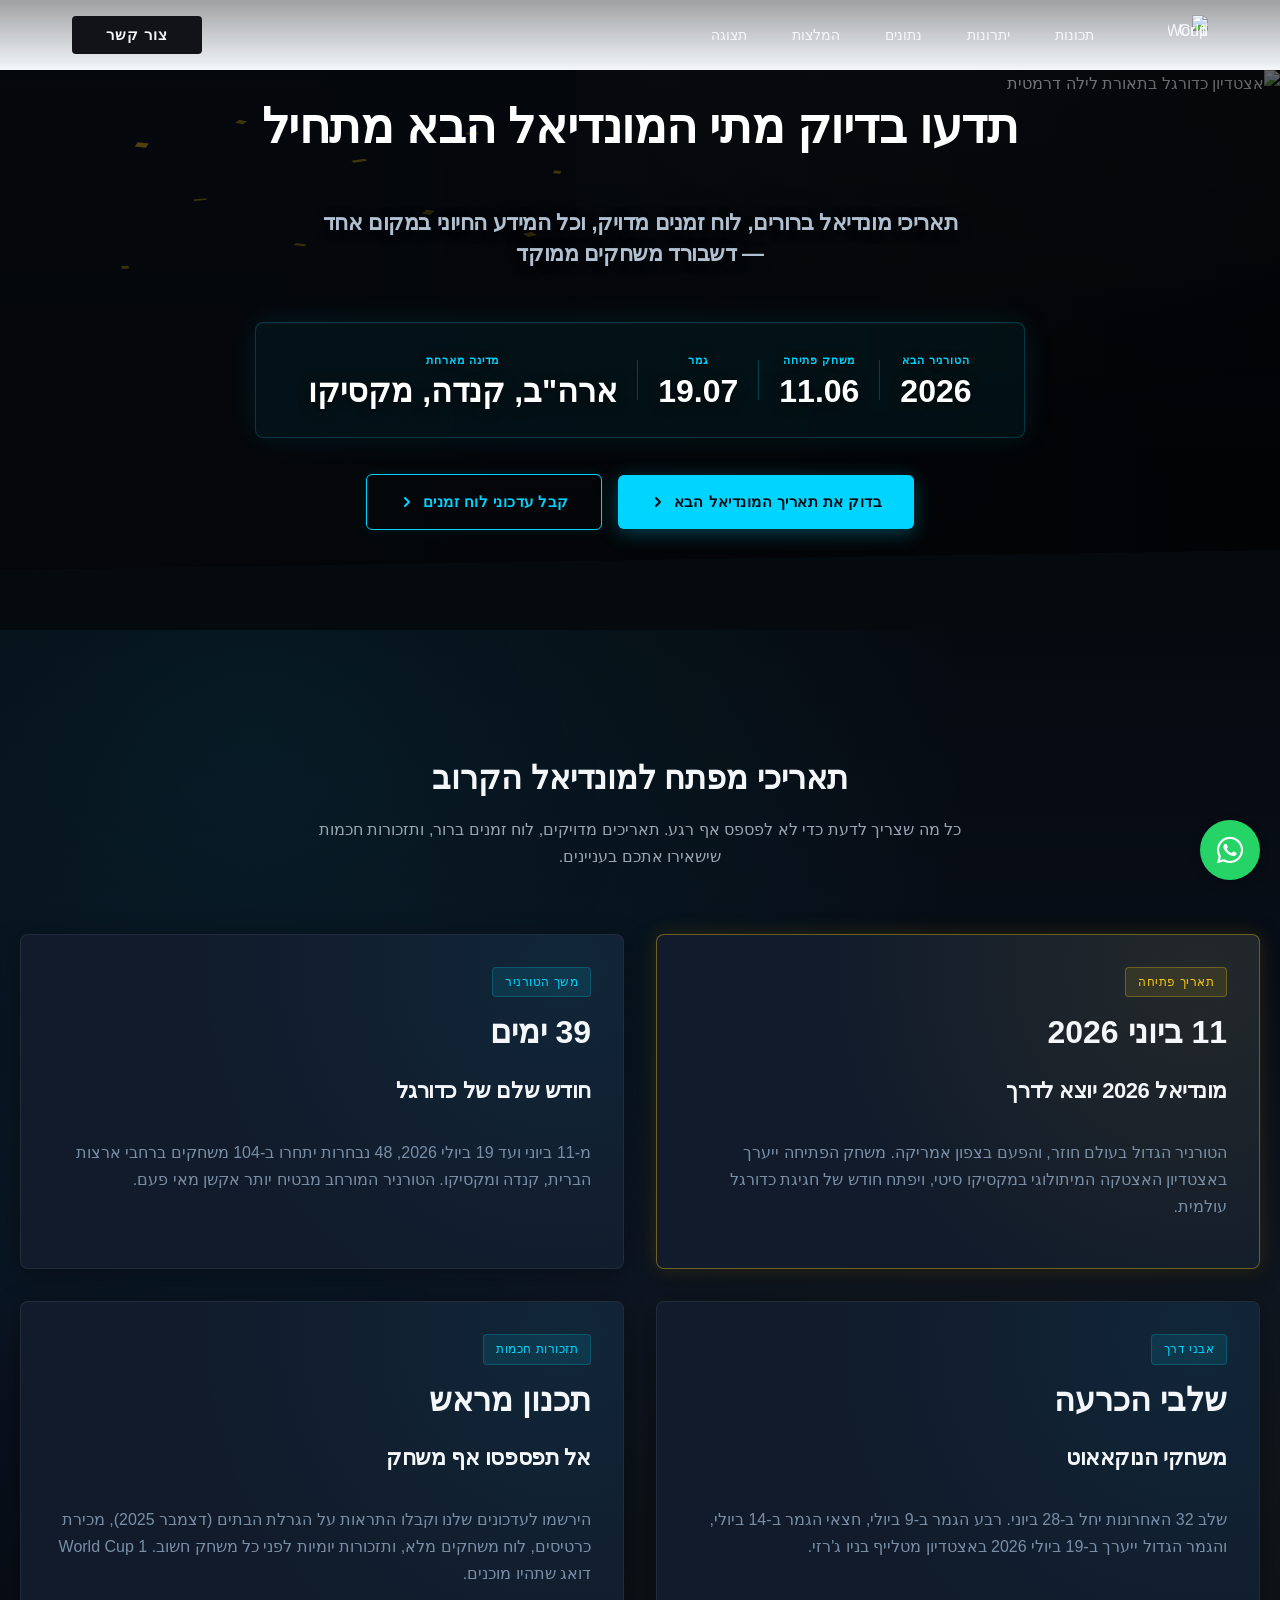
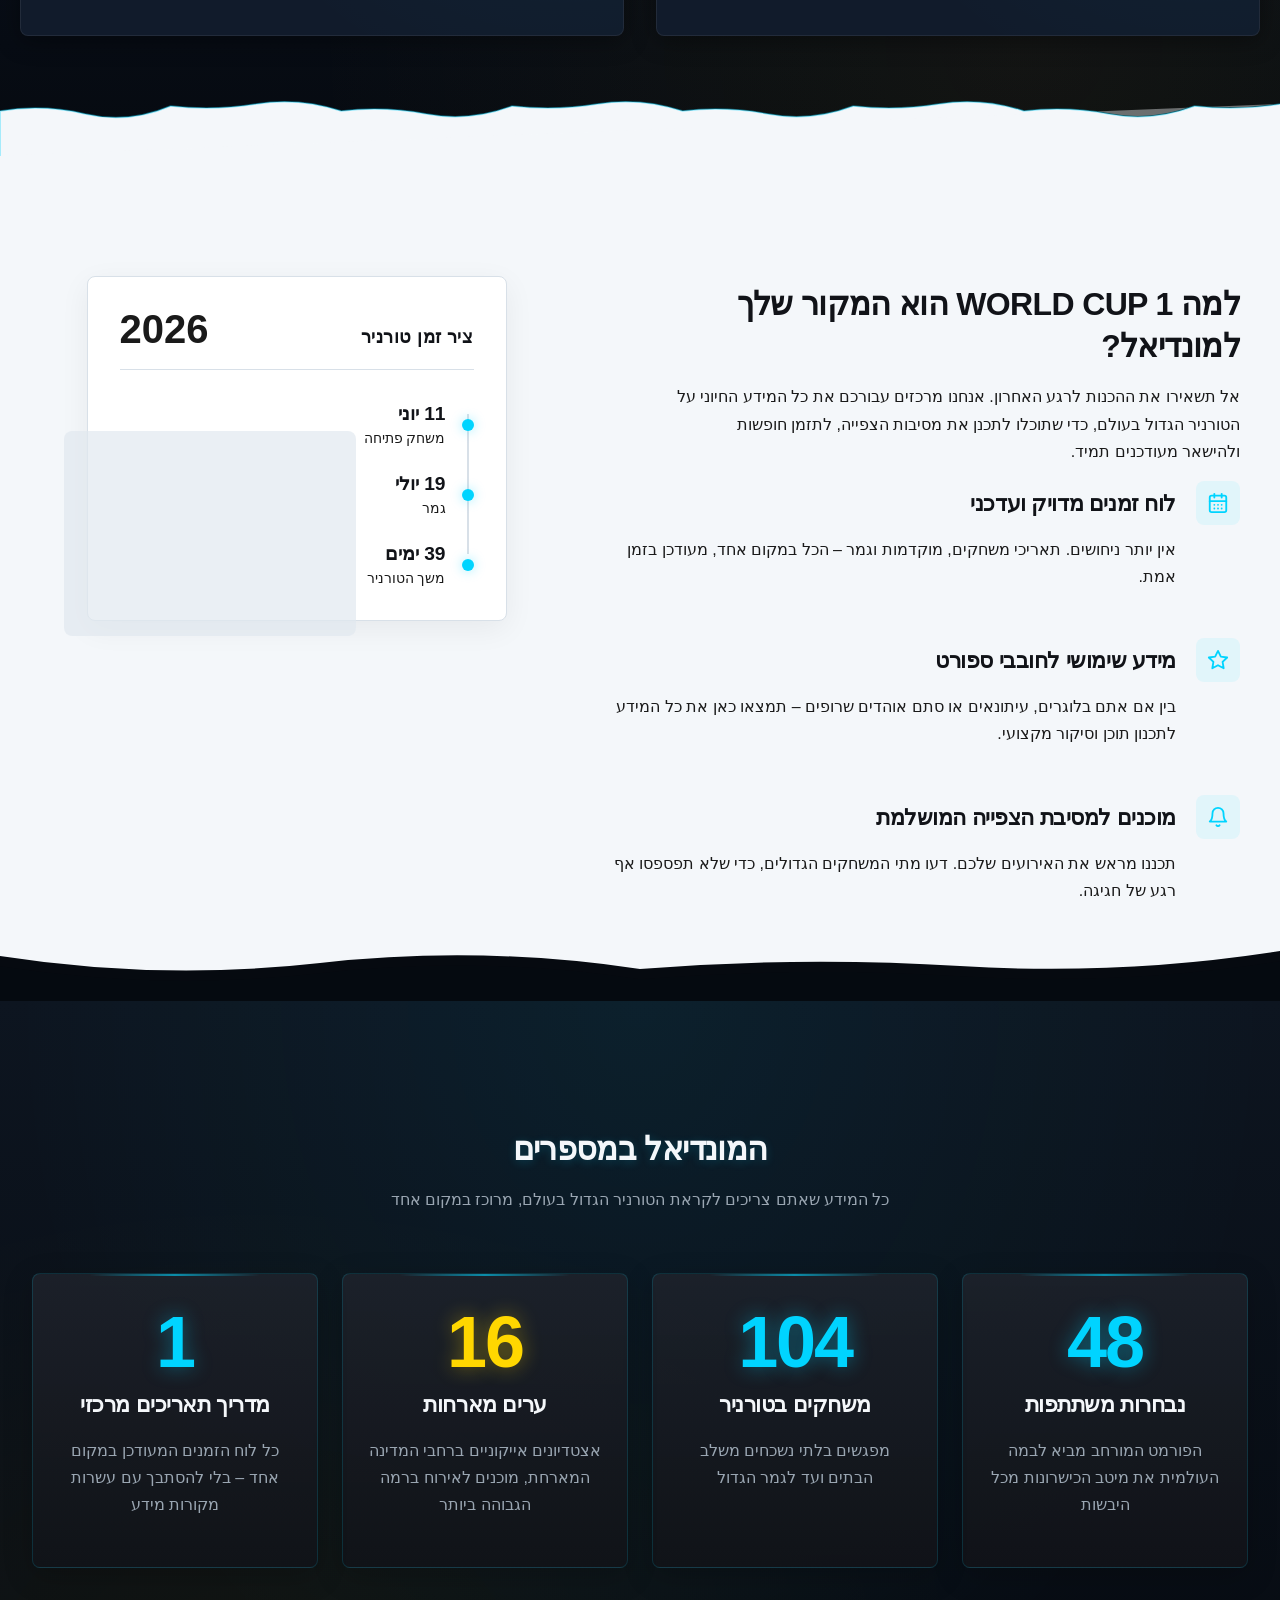
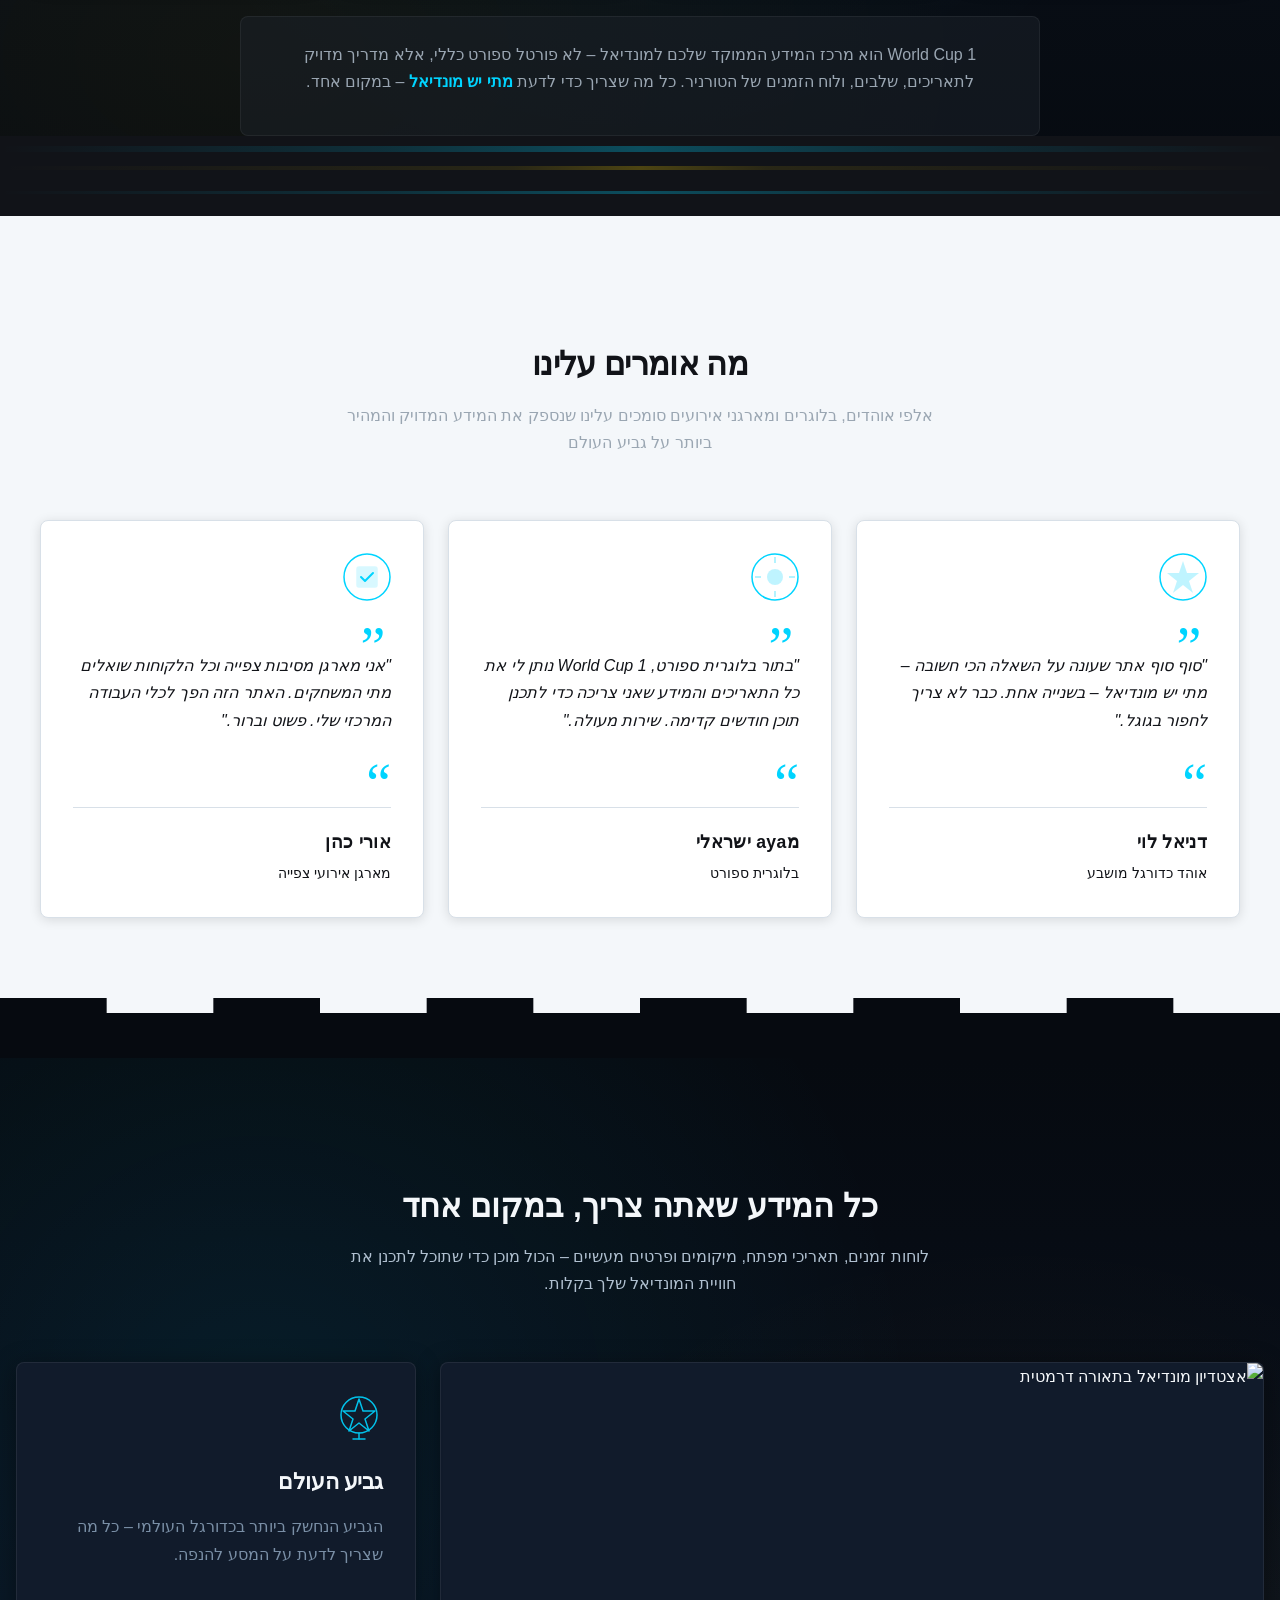
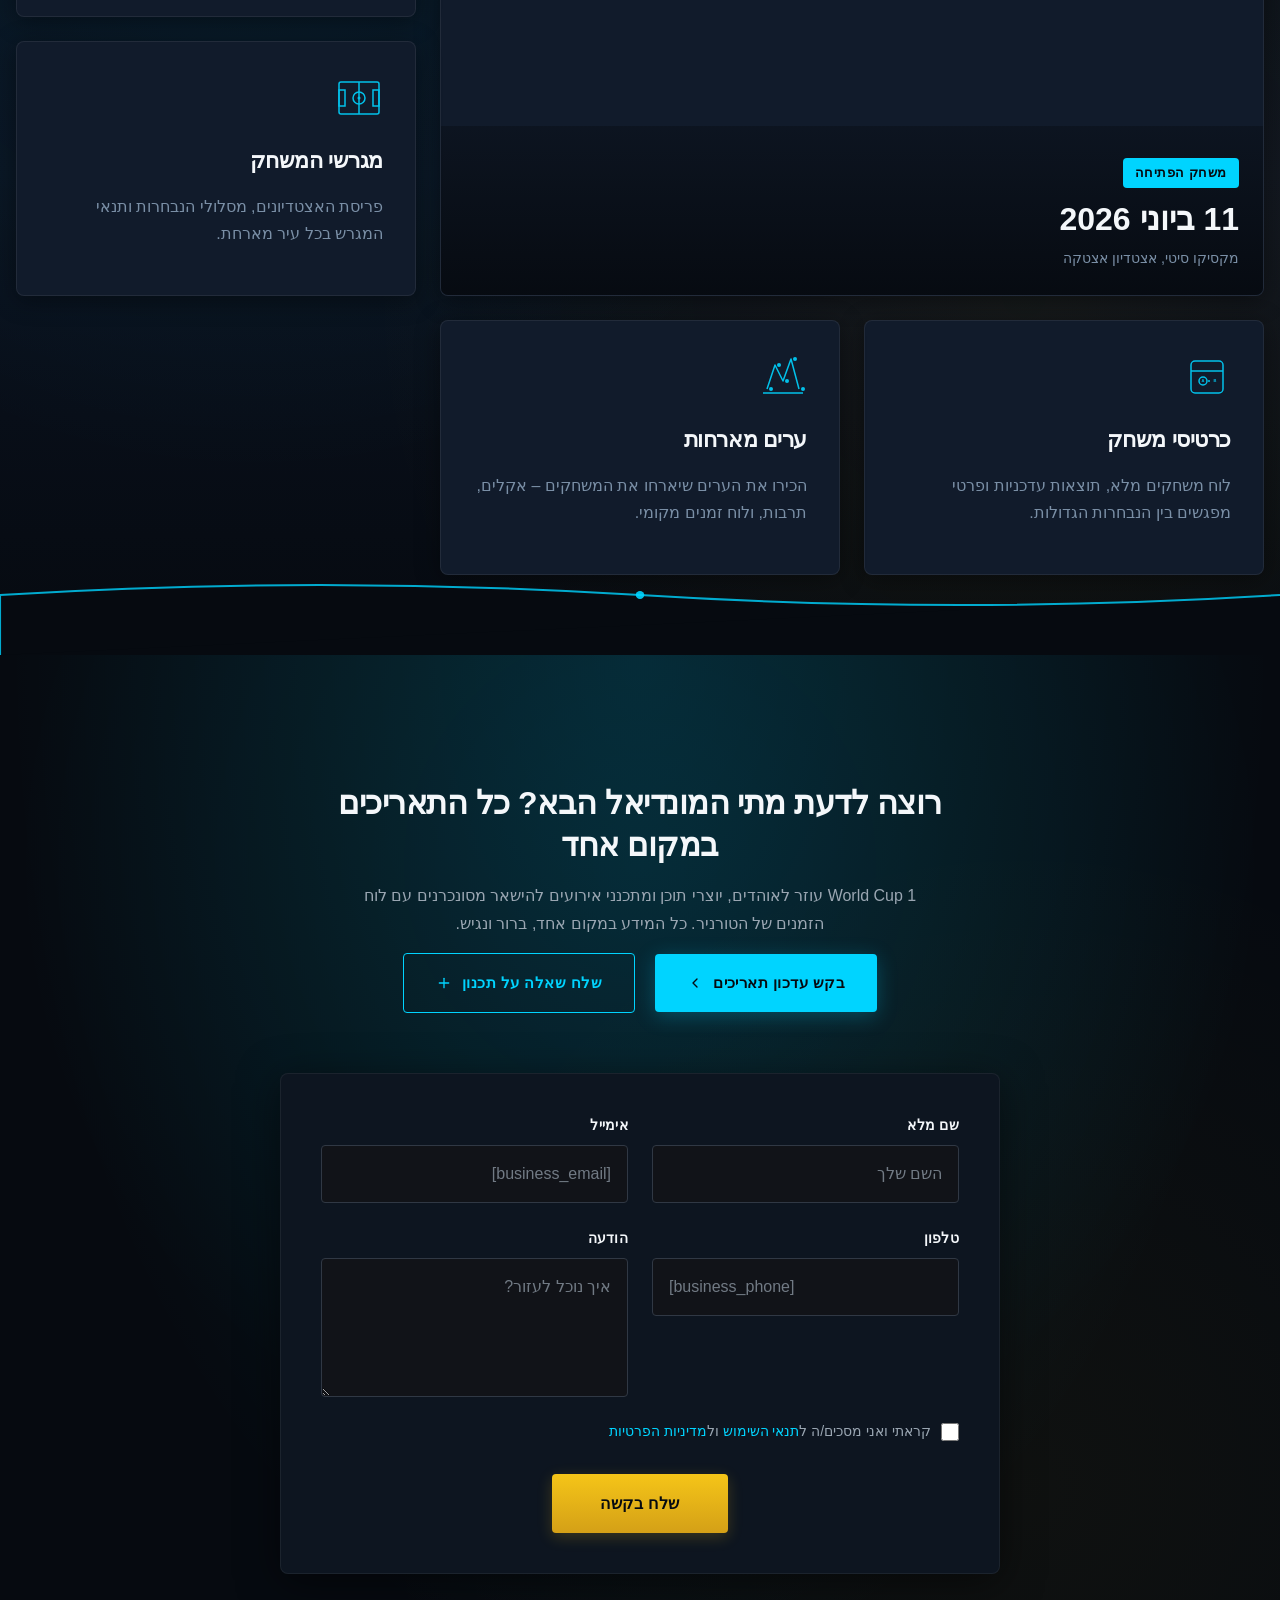
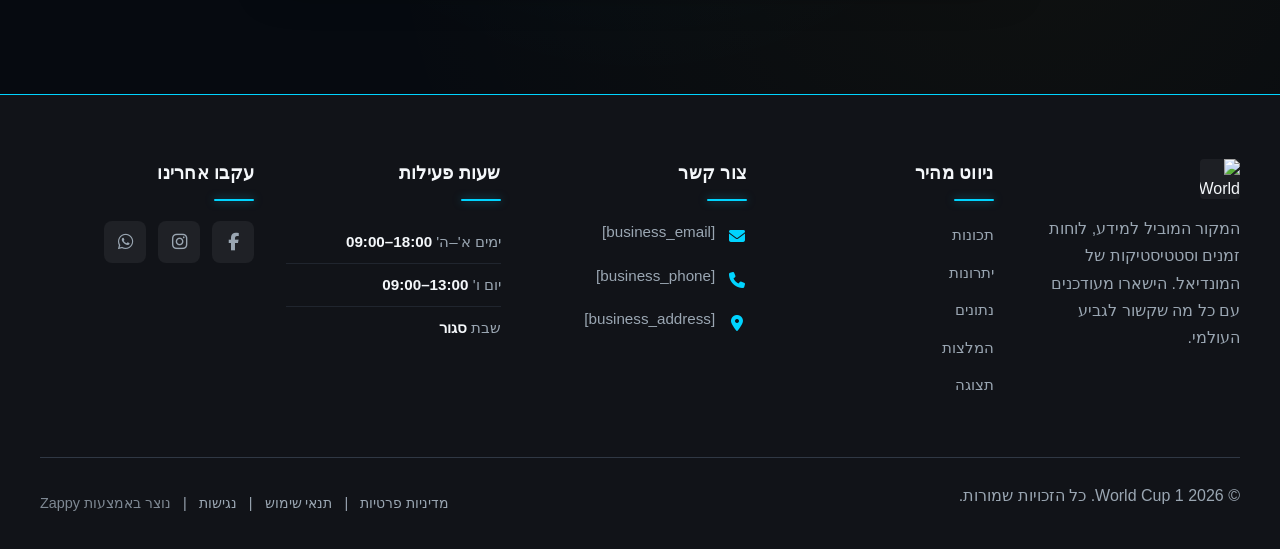
==== public/index.html @ 38e442f0 "Initial website commit" ====
<!doctype html><html dir="rtl" lang="he"><head><meta charset="UTF-8"><meta content="width=device-width,initial-scale=1" name="viewport"><meta content="index, follow" name="robots"><title>גלו מתי המונדיאל הבא מתחיל — World Cup 1</title><meta content="כל המידע על גביע העולם בכדורגל במקום אחד: לוח זמנים מלא, תאריכי משחקים וחדשות חמות. היכנסו עכשיו ותכננו את ימי השידור שלכם בלי לפספס אף בעיטה!" name="description"><meta content="world cup 1 16, all sports information, לוח זמנים מונדיאל, תאריכי גביע העולם, חדשות כדורגל" name="keywords"><link href="/assets/favicon.ico" rel="icon" type="image/x-icon"><link href="/assets/favicon-16x16.png" rel="icon" type="image/png" sizes="16x16"><link href="/assets/favicon-32x32.png" rel="icon" type="image/png" sizes="32x32"><link href="/assets/favicon-48x48.png" rel="icon" type="image/png" sizes="48x48"><link href="/assets/favicon-192x192.png" rel="icon" type="image/png" sizes="192x192"><link href="/assets/favicon-512x512.png" rel="icon" type="image/png" sizes="512x512"><link href="/assets/apple-touch-icon.png" rel="apple-touch-icon"><script>!function(){"use strict";var t="095b003d-290b-4ac4-b0af-0dc9edc19b34",e="https://api.zappy5.com/api/analytics/track",a=18e5,n=2592e6,o=!0,i=!0,r=!0;var s=function(){var e="zappy_visitor_"+t,a=null;try{if(a=localStorage.getItem(e)){var o=JSON.parse(a),i=Date.now();if(i-o.created<n)return o.lastSeen=i,localStorage.setItem(e,JSON.stringify(o)),o.id}}catch(t){console.warn("Zappy Analytics: LocalStorage not available")}var r="zv_"+Date.now()+"_"+Math.random().toString(36).substr(2,9);try{localStorage.setItem(e,JSON.stringify({id:r,created:Date.now(),lastSeen:Date.now()}))}catch(t){}return r}(),c=function(){var e="zappy_session_"+t,n=null;try{if(n=sessionStorage.getItem(e)){var o=JSON.parse(n),i=Date.now();if(i-o.timestamp<a)return o.timestamp=i,sessionStorage.setItem(e,JSON.stringify(o)),o.id}}catch(t){console.warn("Zappy Analytics: SessionStorage not available")}var r="zs_"+Date.now()+"_"+Math.random().toString(36).substr(2,9);try{sessionStorage.setItem(e,JSON.stringify({id:r,timestamp:Date.now()}))}catch(t){}return r}();function l(a,n){n=n||{};var o={website_id:t,event_type:a,page_path:window.location.pathname,referrer:document.referrer||"direct",visitor_id:s,session_id:c,metadata:n};if(navigator.sendBeacon){var i=new Blob([JSON.stringify(o)],{type:"application/json"});navigator.sendBeacon(e,i)}else fetch(e,{method:"POST",headers:{"Content-Type":"application/json"},body:JSON.stringify(o),keepalive:!0}).catch(function(t){console.warn("Zappy Analytics: Failed to track event",t)})}o&&l("pageview",{title:document.title,url:window.location.href}),i&&document.addEventListener("click",function(t){var e=t.target;if("BUTTON"===e.tagName||e.closest("button")){var a="BUTTON"===e.tagName?e:e.closest("button");l("click",{element:"button",text:a.textContent.trim().substring(0,100),id:a.id||null,class:a.className||null})}else if("A"===e.tagName||e.closest("a")){var n="A"===e.tagName?e:e.closest("a");l("navigation",{element:"link",text:n.textContent.trim().substring(0,100),href:n.href,external:n.hostname!==window.location.hostname})}},!0),r&&document.addEventListener("submit",function(t){var e=t.target;l("form_submit",{form_id:e.id||null,form_name:e.name||null,form_action:e.action||null,form_method:e.method||"GET"})},!0);var d=Date.now();window.addEventListener("beforeunload",function(){l("page_unload",{time_on_page:Math.floor((Date.now()-d)/1e3),page_path:window.location.pathname})}),window.zappyAnalytics={track:l,getVisitorId:function(){return s},getSessionId:function(){return c}}}()</script><meta content="גלו מתי המונדיאל הבא מתחיל — World Cup 1" property="og:title"><meta content="כל המידע על גביע העולם בכדורגל במקום אחד: לוח זמנים מלא, תאריכי משחקים וחדשות חמות. היכנסו עכשיו ותכננו את ימי השידור שלכם בלי לפספס אף בעיטה!" property="og:description"><meta content="summary_large_image" name="twitter:card"><meta content="גלו מתי המונדיאל הבא מתחיל — World Cup 1" name="twitter:title"><meta content="כל המידע על גביע העולם בכדורגל במקום אחד: לוח זמנים מלא, תאריכי משחקים וחדשות חמות. היכנסו עכשיו ותכננו את ימי השידור שלכם בלי לפספס אף בעיטה!" name="twitter:description"><meta content="website" property="og:type"><meta content="he_IL" property="og:locale"><style>.skip-link{position:absolute;top:0;left:0;transform:translateY(-200%);padding:12px 18px;background:var(--bg-dark,#1a1a1a);color:var(--text-light,#fff);font-weight:600;border-radius:0 0 8px 0;z-index:10000}.skip-link:focus{transform:none;outline:2px solid var(--ring,#fff);outline-offset:2px}:focus-visible{outline:2px solid var(--ring,currentColor);outline-offset:3px}</style><link href="/assets/favicon.ico" rel="icon" type="image/x-icon"><link href="/assets/favicon-16x16.png" rel="icon" type="image/png" sizes="16x16"><link href="/assets/favicon-32x32.png" rel="icon" type="image/png" sizes="32x32"><link href="/assets/favicon-48x48.png" rel="icon" type="image/png" sizes="48x48"><link href="/assets/favicon-192x192.png" rel="icon" type="image/png" sizes="192x192"><link href="/assets/favicon-512x512.png" rel="icon" type="image/png" sizes="512x512"><link href="/assets/apple-touch-icon.png" rel="apple-touch-icon"><link href="https://cdn.jsdelivr.net/npm/vanilla-cookieconsent@3/dist/cookieconsent.css" rel="stylesheet"><style id="zappy-critical-above-fold-css">html{box-sizing:border-box;-webkit-text-size-adjust:100%}*,::after,::before{box-sizing:inherit}body{margin:0;min-width:320px;overflow-x:clip}img,svg,video{max-width:100%;height:auto}main{display:block}.container{width:min(100% - 32px,1200px);margin-inline:auto}.navbar,header .navbar,header[role=banner],nav.navbar{position:relative;z-index:1000;width:100%}.nav-container,.navbar .container{display:flex;align-items:center;justify-content:space-between;min-height:64px}.logo,.logo-link img{display:block;width:35px;height:35px;object-fit:contain}#navMenu,.nav-menu{list-style:none}.fa,.fa-brands,.fa-regular,.fa-solid,.fab,.far,.fas{display:inline-block;min-width:1em;text-align:center}html:not(#zappy-noop) .navbar:has(.nav-ecommerce-icons)>.phone-header-btn,html:not(#zappy-noop)[data-zappy-site-type=ecommerce] .phone-header-btn{display:none!important;visibility:hidden!important;width:0!important;height:0!important;pointer-events:none!important}.hero-section,.index-hero-section,section[class*=hero]{position:relative;overflow:hidden;min-height:560px}.hero-bg-image,.hero-bg-wrapper,section[class*=hero] [class*=hero-bg]{position:absolute;inset:0;width:100%;height:100%}.hero-bg-image img,.hero-bg-wrapper img,section[class*=hero] [data-hero-bg],section[class*=hero] img[data-hero-background=true]{width:100%!important;height:100%!important;object-fit:cover!important;display:block}.hero-content,section[class*=hero] .container{position:relative;z-index:2}@media(max-width:768px){:root{--header-height:72px;--total-header-height:72px;--zappy-mobile-menu-top:72px}html[data-zappy-site-type=ecommerce] body{padding-top:var(--total-header-height,72px)}html[data-zappy-site-type=ecommerce] body>.navbar:not(.zappy-catalog-menu),html[data-zappy-site-type=ecommerce] body>nav.navbar{position:fixed!important;top:0;left:0;right:0;z-index:100000;width:100%;margin-bottom:0}.zappy-catalog-menu{position:fixed;top:var(--header-height,72px);left:0;right:0;z-index:99999}.nav-container,.navbar .container{min-height:60px}#navMenu,.nav-menu{max-width:100vw;overflow-x:hidden}.hero-section,.index-hero-section,section[class*=hero]{min-height:100svh}.hero-bg-image,.hero-bg-wrapper,.hero-scrim{min-height:100svh}}</style><link href="/styles.css" rel="preload" as="style"><link href="/styles.css" rel="stylesheet" media="print" onload='this.media="all"'><noscript><link href="/styles.css" rel="stylesheet"></noscript><script>window.ZAPPY_WEBSITE_ID="095b003d-290b-4ac4-b0af-0dc9edc19b34",window.ZAPPY_API_BASE="https://api.zappy5.com"</script><link href="/assets/site-index-hero-image-1.webp" rel="preload" as="image" fetchpriority="high"><style id="zappy-dropdown-submenu-styles">#navMenu li:has(.sub-menu),.nav-menu li:has(.sub-menu),.navbar li:has(.sub-menu),nav li:has(.sub-menu){position:relative}#navMenu .sub-menu,.nav-menu .sub-menu,.navbar .sub-menu,nav .sub-menu{display:block!important;position:absolute!important;top:100%;left:0;min-width:220px;background:#fff;border-radius:8px;box-shadow:0 8px 25px rgba(0,0,0,.15);padding:8px 0;opacity:0;visibility:hidden;transform:translateY(10px);transition:all .3s ease;z-index:1000;list-style:none;pointer-events:none}#navMenu li:hover>.sub-menu,.nav-menu li:hover>.sub-menu,.navbar li:hover>.sub-menu,nav li:hover>.sub-menu{opacity:1!important;visibility:visible!important;transform:translateY(0)!important;pointer-events:auto!important}.sub-menu li{list-style:none;margin:0;padding:0}.sub-menu a{display:block!important;padding:10px 16px!important;color:var(--text-dark,#333)!important;font-weight:500;text-decoration:none;white-space:nowrap;transition:background-color .2s}.sub-menu .zappy-nav-child>a{padding-left:28px!important;font-size:.9em!important;opacity:.85!important}[dir=rtl] .sub-menu .zappy-nav-child>a,html[lang=ar] .sub-menu .zappy-nav-child>a,html[lang=he] .sub-menu .zappy-nav-child>a{padding-left:10px!important;padding-right:28px!important}.sub-menu .zappy-nav-parent>a{font-weight:600!important}.sub-menu a:hover{background-color:#f5f5f5}[dir=rtl] .nav-menu .sub-menu,[dir=rtl] .navbar .sub-menu,[dir=rtl] nav .sub-menu,html[lang=ar] .nav-menu .sub-menu,html[lang=ar] .navbar .sub-menu,html[lang=ar] nav .sub-menu,html[lang=he] .nav-menu .sub-menu,html[lang=he] .navbar .sub-menu,html[lang=he] nav .sub-menu{left:auto!important;right:0!important}.sub-menu:empty,.sub-menu:not(:has(li)):not(:has(> a)),.sub-menu:not(:has(li:not(.zappy-hidden-menu-item))):not(:has(> a)){display:none!important;opacity:0!important;visibility:hidden!important;pointer-events:none!important}li:has(.menu-group-title):hover>.sub-menu{opacity:1!important;visibility:visible!important;transform:translateY(0)!important;pointer-events:auto!important}#navMenu>li>.menu-group-title,.nav-menu>li>.menu-group-title{display:inline-block;padding:.5rem 1rem;cursor:default;user-select:none}@media (max-width:768px){#navMenu .sub-menu,.nav-menu .sub-menu,.navbar .sub-menu,nav .sub-menu{position:static!important;transform:none!important;box-shadow:none!important;background:0 0!important;max-height:0;overflow:hidden;opacity:0;visibility:hidden;transition:max-height .3s ease,opacity .3s ease;padding:0!important;border-radius:0!important}#navMenu .sub-menu.mobile-expanded,.nav-menu .sub-menu.mobile-expanded,.navbar .sub-menu.mobile-expanded{max-height:none!important;overflow-y:visible!important;opacity:1!important;visibility:visible!important;padding:8px 0 8px 16px!important}[dir=rtl] .sub-menu.mobile-expanded,html[lang=he] .sub-menu.mobile-expanded{padding:8px 16px 8px 0!important}#navMenu li:hover>.sub-menu,.nav-menu li:hover>.sub-menu,.navbar li:hover>.sub-menu,nav li:hover>.sub-menu{opacity:0;visibility:hidden;pointer-events:none}#navMenu li>.sub-menu.mobile-expanded,.nav-menu li>.sub-menu.mobile-expanded,.navbar li>.sub-menu.mobile-expanded,nav li>.sub-menu.mobile-expanded{opacity:1!important;visibility:visible!important;pointer-events:auto!important}#navMenu li:has(.sub-menu),.nav-menu li:has(.sub-menu),.navbar li:has(.sub-menu),nav li:has(.sub-menu){display:flex!important;flex-wrap:wrap!important;align-items:center!important;position:relative!important;min-height:44px!important}#navMenu li:has(.sub-menu)>a,.nav-menu li:has(.sub-menu)>a,.navbar li:has(.sub-menu)>a,nav li:has(.sub-menu)>a{flex:1!important;min-width:0!important}#navMenu li:has(.sub-menu)>.menu-group-title,.nav-menu li:has(.sub-menu)>.menu-group-title,.navbar li:has(.sub-menu)>.menu-group-title,nav li:has(.sub-menu)>.menu-group-title{flex:1!important;min-width:0!important;padding:0!important;line-height:inherit!important}#navMenu li:has(.sub-menu)>.sub-menu,.nav-menu li:has(.sub-menu)>.sub-menu,.navbar li:has(.sub-menu)>.sub-menu,nav li:has(.sub-menu)>.sub-menu{flex-basis:100%!important;width:100%!important}#navMenu li:has(.sub-menu)>a [class*=arrow],#navMenu li:has(.sub-menu)>a [class*=chevron],.nav-menu li:has(.sub-menu)>a .fa-angle-down,.nav-menu li:has(.sub-menu)>a .fa-chevron-down,.nav-menu li:has(.sub-menu)>a [class*=arrow],.nav-menu li:has(.sub-menu)>a [class*=chevron],nav li:has(.sub-menu)>a [class*=arrow],nav li:has(.sub-menu)>a [class*=chevron]{display:none!important;visibility:hidden!important}.mobile-submenu-toggle{display:flex!important;align-items:center!important;justify-content:center!important;width:44px!important;height:auto!important;background:0 0!important;border:none!important;cursor:pointer!important;color:var(--text-light)!important;position:static!important;flex-shrink:0!important;align-self:stretch!important;z-index:2!important;padding:0!important;margin:0!important}.mobile-submenu-toggle::after{content:''!important;width:0!important;height:0!important;border-left:6px solid transparent!important;border-right:6px solid transparent!important;border-top:7px solid currentColor!important;transition:transform .3s ease!important}.mobile-submenu-toggle.expanded::after{transform:rotate(180deg)!important}.sub-menu a{padding:10px 0!important;display:block!important;color:var(--text-light)!important;white-space:normal!important}.sub-menu .zappy-nav-child>a{padding-left:28px!important;font-size:.9em!important;opacity:.85!important}[dir=rtl] .sub-menu .zappy-nav-child>a,html[lang=ar] .sub-menu .zappy-nav-child>a,html[lang=he] .sub-menu .zappy-nav-child>a{padding-left:0!important;padding-right:28px!important}.sub-menu .zappy-nav-parent>a{font-weight:600!important}#navMenu.active,.nav-menu.active{max-width:100vw!important;overflow-x:hidden!important;box-sizing:border-box!important}.navbar .sub-menu li a,.zappy-products-dropdown .sub-menu a,nav.navbar .sub-menu li a{color:var(--text-light)!important}}@media (min-width:769px){.mobile-submenu-toggle{display:none!important}}</style><style id="zappy-widget-visibility">html[dir=rtl] .whatsapp-float{right:20px!important;left:auto!important}html:not([dir]) .whatsapp-float,html[dir=ltr] .whatsapp-float{left:20px!important;right:auto!important}html[dir=rtl] #mic-access-tool-general-button,html[dir=rtl] #mic-init-access-tool #mic-access-tool-general-button,html[dir=rtl] #mic-init-access-tool .mic-access-tool-general-button,html[dir=rtl] ._access-icon,html[dir=rtl] .mic-access-tool-general-button{left:20px!important;right:auto!important}html:not([dir]) #mic-access-tool-general-button,html:not([dir]) #mic-init-access-tool #mic-access-tool-general-button,html:not([dir]) #mic-init-access-tool .mic-access-tool-general-button,html:not([dir]) ._access-icon,html:not([dir]) .mic-access-tool-general-button,html[dir=ltr] #mic-access-tool-general-button,html[dir=ltr] #mic-init-access-tool #mic-access-tool-general-button,html[dir=ltr] #mic-init-access-tool .mic-access-tool-general-button,html[dir=ltr] ._access-icon,html[dir=ltr] .mic-access-tool-general-button{right:20px!important;left:auto!important}@media (max-width:768px){.whatsapp-float{display:flex!important}}@media (min-width:769px){.whatsapp-float{display:flex!important}}@media (max-width:768px){#mic-access-tool-general-button,#mic-init-access-tool #mic-access-tool-general-button,#mic-init-access-tool .mic-access-tool-general-button,._access-icon,.mic-access-tool-general-button{display:flex!important;visibility:visible!important;opacity:1!important;pointer-events:auto!important}#mic-access-tool-box.opened-mic-access-tool,#mic-init-access-tool #mic-access-tool-box.opened-mic-access-tool,.mic-access-tool-box.opened-mic-access-tool{visibility:visible!important;opacity:1!important;pointer-events:auto!important}}@media (min-width:769px){#mic-access-tool-general-button,#mic-init-access-tool #mic-access-tool-general-button,#mic-init-access-tool .mic-access-tool-general-button,._access-icon,.mic-access-tool-general-button{display:flex!important;visibility:visible!important;opacity:1!important;pointer-events:auto!important}#mic-access-tool-box.opened-mic-access-tool,#mic-init-access-tool #mic-access-tool-box.opened-mic-access-tool,.mic-access-tool-box.opened-mic-access-tool{visibility:visible!important;opacity:1!important;pointer-events:auto!important}}</style></head><body><a href="#main" class="skip-link">דלג לתוכן הראשי</a><nav class="navbar" dir="rtl"><button class="mobile-toggle" aria-label="Menu" id="mobileToggle"><svg viewBox="0 0 24 24" fill="none" height="24" width="24" class="hamburger-icon"><path d="M3 12h18M3 6h18M3 18h18" stroke="currentColor" stroke-width="2" stroke-linecap="round"></path></svg> <svg viewBox="0 0 24 24" fill="none" height="24" width="24" class="close-icon" style="display:none"><path d="M18 6L6 18M6 6l12 12" stroke="currentColor" stroke-width="2" stroke-linecap="round"></path></svg></button> <button class="phone-header-btn" aria-label="Call" data-phone="[business_phone]"><svg viewBox="0 0 24 24" fill="currentColor" height="20" width="20"><path d="M22 16.92v3a2 2 0 0 1-2.18 2 19.79 19.79 0 0 1-8.63-3.07 19.5 19.5 0 0 1-6-6 19.79 19.79 0 0 1-3.07-8.67A2 2 0 0 1 4.11 2h3a2 2 0 0 1 2 1.72 12.84 12.84 0 0 0 .7 2.81 2 2 0 0 1-.45 2.11L8.09 9.91a16 16 0 0 0 6 6l1.27-1.27a2 2 0 0 1 2.11-.45 12.84 12.84 0 0 0 2.81.7A2 2 0 0 1 22 16.92z"></path></svg></button><div class="nav-container"><div class="nav-right-group"><div class="nav-brand"><a href="/" class="logo-link"><img alt="World Cup 1" decoding="async" height="35" src="/assets/site-----image-1.webp" width="35" class="logo"></a></div><ul class="nav-menu" id="navMenu"><li><a href="#features">תכונות</a></li><li><a href="#benefits">יתרונות</a></li><li><a href="#stats">נתונים</a></li><li><a href="#testimonials">המלצות</a></li><li><a href="#showcase">תצוגה</a></li><li class="mobile-contact-link nav-cta-mobile-item"><a href="#cta" class="nav-cta-btn">צור קשר</a></li></ul></div><div class="nav-cta-container"><a href="#cta" class="nav-cta-btn">צור קשר</a></div></div></nav><script>window.addEventListener("load",function(){const e=document.querySelector(".navbar, nav, header");if(!e)return void console.log("[Navbar] Navbar element not found");let t=document.getElementById("mobileToggle")||document.querySelector(".mobile-toggle")||document.querySelector(".hamburger")||document.querySelector(".hamburger-menu")||document.querySelector(".menu-toggle")||document.querySelector(".burger-menu")||document.querySelector('[aria-label="Menu"]')||document.querySelector('[aria-label="תפריט"]');const o=document.querySelector(".phone-header-btn"),n=window.getComputedStyle(e);let r=n.backgroundColor;if(console.log("[Navbar] Initial navbar background:",r),"transparent"===r||"rgba(0, 0, 0, 0)"===r||r.startsWith("rgba")&&r.includes(", 0)")){const e=n.backgroundImage;if(e&&"none"!==e)console.log("[Navbar] Navbar has background image/gradient, using dark text"),r="rgb(240, 240, 240)";else{const e=window.getComputedStyle(document.body).backgroundColor;console.log("[Navbar] Navbar transparent, using body background:",e),r=e}}const a=r.match(/\d+/g);if(a&&a.length>=3){const e=(.299*parseInt(a[0])+.587*parseInt(a[1])+.114*parseInt(a[2]))/255;console.log("[Navbar] Mobile button colors preserved from Claude CSS (luminance:",e.toFixed(2)+")");const n=document.createElement("style");n.id="zappy-mobile-nav-fix";document.documentElement.lang;document.documentElement.dir,n.textContent='\n        /* Hide mobile buttons on desktop, show only on mobile */\n        @media (min-width: 769px) {\n          .mobile-toggle,\n          .phone-header-btn {\n            display: none !important;\n          }\n        }\n        \n        /* Show and position mobile buttons correctly on mobile */\n        @media (max-width: 768px) {\n          .navbar,\n          nav.navbar {\n            min-height: 70px !important;\n          }\n\n          .mobile-toggle,\n          .phone-header-btn {\n            position: absolute !important;\n            top: 0 !important;\n            bottom: 0 !important;\n            margin-top: auto !important;\n            margin-bottom: auto !important;\n            transform: none !important;\n            z-index: 1001 !important;\n            display: flex !important;\n            align-items: center !important;\n            justify-content: center !important;\n            width: 36px !important;\n            height: 36px !important;\n            border-radius: 50% !important;\n            border: none !important;\n            cursor: pointer !important;\n            padding: 6px !important;\n            background: none !important;\n            color: var(--nav-text, var(--text-light)) !important;\n            touch-action: manipulation !important;\n            -webkit-tap-highlight-color: transparent !important;\n          }\n\n          html[data-zappy-site-type="ecommerce"] .phone-header-btn,\n          body[data-zappy-site-type="ecommerce"] .phone-header-btn,\n          html[data-zappy-site-type="ecommerce"] header .phone-header-btn,\n          html[data-zappy-site-type="ecommerce"] nav .phone-header-btn {\n            display: none !important;\n            visibility: hidden !important;\n            width: 0 !important;\n            height: 0 !important;\n            min-width: 0 !important;\n            overflow: hidden !important;\n          }\n          \n          /* LTR positioning (default): hamburger LEFT, phone RIGHT */\n          html:not([dir="rtl"]):not([lang="he"]):not([lang="ar"]) .mobile-toggle,\n          html[dir="ltr"] .mobile-toggle {\n            left: 12px !important;\n            right: auto !important;\n          }\n          html:not([dir="rtl"]):not([lang="he"]):not([lang="ar"]) .phone-header-btn,\n          html[dir="ltr"] .phone-header-btn {\n            right: 12px !important;\n            left: auto !important;\n          }\n          \n          /* RTL positioning: hamburger RIGHT, phone LEFT */\n          html[dir="rtl"] .mobile-toggle,\n          html[lang="he"] .mobile-toggle,\n          html[lang="ar"] .mobile-toggle {\n            right: 12px !important;\n            left: auto !important;\n          }\n          html[dir="rtl"] .phone-header-btn,\n          html[lang="he"] .phone-header-btn,\n          html[lang="ar"] .phone-header-btn {\n            left: 12px !important;\n            right: auto !important;\n          }\n          \n          /* CRITICAL: Ensure nav-container has min-height on mobile */\n          /* All children are positioned absolutely/fixed on mobile, so height:auto collapses to 0 */\n          .nav-container {\n            min-height: 70px !important;\n            position: relative !important;\n          }\n          \n          /* Ensure SVG icons are properly sized and inherit color */\n          .mobile-toggle svg,\n          .phone-header-btn svg {\n            width: 24px !important;\n            height: 24px !important;\n            /* Don\'t force display - let JavaScript control hamburger/close toggle */\n          }\n          \n          /* Reset nav-cta-container on mobile - remove desktop box-shadow/padding */\n          /* that creates a visible ghost box when CTA button is hidden */\n          .nav-cta-container {\n            box-shadow: none !important;\n            padding: 0 !important;\n          }\n          \n          /* Hide nav-cta-container entirely on mobile when there\'s no lang-switcher */\n          /* (only the CTA button is inside, and it\'s hidden on mobile) */\n          .nav-cta-container:not(:has(.lang-switcher)) {\n            display: none !important;\n          }\n          \n          /* CRITICAL: Prevent hero image fade gradient from bleeding over headline text */\n          /* The .image-fade-gradient has bottom: -30px (extends below parent) */\n          /* On mobile stacked layout, this overlaps the h1 text below the image */\n          .hero-image-column {\n            overflow: hidden !important;\n          }\n          .image-fade-gradient {\n            bottom: 0 !important;\n          }\n          \n          /* Hide desktop language switcher on mobile - hamburger menu handles it */\n          /* High specificity to override stored CSS */\n          .lang-switcher,\n          .nav-cta-container .lang-switcher,\n          .nav-container .lang-switcher,\n          .navbar .lang-switcher,\n          .navbar .nav-cta-container .lang-switcher {\n            display: none !important;\n          }\n        }\n      ';const r=document.getElementById("zappy-mobile-nav-fix");r&&r.remove(),document.head.appendChild(n),console.log("[Navbar] Critical CSS injected for mobile nav positioning");const i=window.innerWidth<=768;if(t){const e=t.querySelector(".hamburger-icon"),o=t.querySelector(".close-icon");e&&(e.style.setProperty("width","24px","important"),e.style.setProperty("height","24px","important"),e.style.setProperty("display","block","important")),o&&(o.style.setProperty("width","24px","important"),o.style.setProperty("height","24px","important"),o.style.setProperty("display","none","important")),i?(t.style.setProperty("position","absolute","important"),t.style.setProperty("top","0","important"),t.style.setProperty("bottom","0","important"),t.style.setProperty("margin-top","auto","important"),t.style.setProperty("margin-bottom","auto","important"),t.style.setProperty("transform","none","important"),t.style.setProperty("z-index","1001","important"),t.style.removeProperty("left"),t.style.removeProperty("right"),console.log("[Navbar] Mobile toggle positioning applied (mobile viewport)")):(t.style.removeProperty("position"),t.style.removeProperty("top"),t.style.removeProperty("transform"),t.style.removeProperty("z-index"),t.style.removeProperty("left"),t.style.removeProperty("right"),console.log("[Navbar] Desktop viewport - cleared mobile toggle inline positioning"))}if(o){const e=o.querySelector("svg");e&&(e.style.width="24px",e.style.height="24px",e.setAttribute("width","24"),e.setAttribute("height","24")),i?(o.style.setProperty("position","absolute","important"),o.style.setProperty("top","0","important"),o.style.setProperty("bottom","0","important"),o.style.setProperty("margin-top","auto","important"),o.style.setProperty("margin-bottom","auto","important"),o.style.setProperty("transform","none","important"),o.style.setProperty("z-index","1001","important"),o.style.removeProperty("left"),o.style.removeProperty("right"),console.log("[Navbar] Phone button positioning applied (mobile viewport)")):(o.style.removeProperty("position"),o.style.removeProperty("top"),o.style.removeProperty("transform"),o.style.removeProperty("z-index"),o.style.removeProperty("left"),o.style.removeProperty("right"),console.log("[Navbar] Desktop viewport - cleared phone button inline positioning"))}}else console.log("[Navbar] Could not parse background color:",r);t=document.getElementById("mobileToggle")||document.querySelector(".mobile-toggle")||document.querySelector(".hamburger")||document.querySelector(".hamburger-menu")||document.querySelector(".menu-toggle")||document.querySelector(".burger-menu")||document.querySelector('[aria-label="Menu"]')||document.querySelector('[aria-label="תפריט"]');const i=document.getElementById("navMenu")||document.querySelector(".nav-menu")||document.querySelector(".nav-links")||document.querySelector("nav ul:not(.submenu)");if(!t||!i)return void console.log("[Navbar] Mobile toggle or menu not found:",{toggle:!!t,menu:!!i});i.id||(i.id="navMenu"),console.log("[Navbar] Initializing mobile menu...");const l=t.cloneNode(!0);t.parentNode.replaceChild(l,t);var s=0;function p(e){var t=Date.now();t-s<300||(s=t,function(e){e.preventDefault(),e.stopPropagation();const t=l.querySelector(".hamburger-icon"),o=l.querySelector(".close-icon");i.classList.contains("active")?(i.classList.remove("active"),t&&t.style.setProperty("display","block","important"),o&&o.style.setProperty("display","none","important"),document.body.style.overflow="",document.body.classList.remove("menu-open"),console.log("[Navbar] Menu closed")):(i.classList.add("active"),t&&t.style.setProperty("display","none","important"),o&&o.style.setProperty("display","block","important"),document.body.style.overflow="hidden",document.body.classList.add("menu-open"),console.log("[Navbar] Menu opened"))}(e))}l.addEventListener("click",p),l.addEventListener("touchend",p),document.addEventListener("keydown",function(e){if(("Escape"===e.key||"Esc"===e.key)&&i.classList.contains("active")){const e=l.querySelector(".hamburger-icon"),t=l.querySelector(".close-icon");i.classList.remove("active"),e&&e.style.setProperty("display","block","important"),t&&t.style.setProperty("display","none","important"),document.body.style.overflow="",document.body.classList.remove("menu-open"),console.log("[Navbar] Menu closed (Escape)")}}),i.querySelectorAll("a").forEach(function(e){e.addEventListener("click",function(){if("#"===this.getAttribute("href"))return;const e=l.querySelector(".hamburger-icon"),t=l.querySelector(".close-icon");i.classList.remove("active"),e&&e.style.setProperty("display","block","important"),t&&t.style.setProperty("display","none","important"),document.body.style.overflow="",document.body.classList.remove("menu-open"),console.log("[Navbar] Menu closed (link clicked)")})});var m=i.querySelectorAll(".dropdown-toggle");m.forEach(function(e){e.addEventListener("click",function(e){e.preventDefault(),e.stopPropagation();var t=this.closest(".nav-dropdown");t&&(t.parentNode.querySelectorAll(".nav-dropdown.open").forEach(function(e){e!==t&&e.classList.remove("open")}),t.classList.toggle("open"),console.log("[Navbar] Dropdown toggled:",t.classList.contains("open")?"open":"closed"))})}),document.addEventListener("click",function(e){e.target.closest(".nav-dropdown")||document.querySelectorAll(".nav-dropdown.open").forEach(function(e){e.classList.remove("open")})}),console.log("[Navbar] Dropdown handlers initialized for "+m.length+" dropdowns"),o&&o.addEventListener("click",function(){const e=document.querySelectorAll('a[href^="tel:"]'),t=e.length>0?e[0].getAttribute("href").replace("tel:",""):"[business_phone]";window.location.href="tel:"+t,console.log("[Navbar] Phone button clicked")}),console.log("[Navbar] Mobile menu initialized successfully")})</script><main id="main"><section class="index-hero-section" data-band-index="0" data-layout-spec="בית-hero" id="hero" data-hero-type="fullscreen-scrim"><div class="index-hero-section__bg-wrapper"><img alt="אצטדיון כדורגל בתאורת לילה דרמטית" decoding="async" height="1080" src="/assets/site-index-hero-image-1.webp" width="1920" class="index-hero-section__bg-image" data-context="A low-light football stadium at night, floodlights glowing through slight haze, subtle pitch-line perspective leading toward the center, cinematic wide-angle view, dramatic atmosphere, dark navy and charcoal tones with electric cyan highlights" data-hero-bg="true" data-placeholder="index-hero-image-1" fetchpriority="high" loading="eager"></div><div class="index-hero-section__scrim"></div><div class="index-hero-section__rays" aria-hidden="true"><svg viewBox="0 0 800 800" xmlns="http://www.w3.org/2000/svg" preserveAspectRatio="none" aria-hidden="true" data-no-icon-edit="true"><defs><radialGradient cx="50%" cy="0%" id="rayGrad" r="100%"><stop offset="0%" stop-color="#FFFFFF" stop-opacity="0.06"></stop><stop offset="100%" stop-color="#FFFFFF" stop-opacity="0"></stop></radialGradient></defs><path d="M0,0 L800,0 L800,800 L0,800 Z" fill="url(#rayGrad)"></path></svg></div><div class="index-hero-section__confetti" aria-hidden="true"><svg viewBox="0 0 400 600" xmlns="http://www.w3.org/2000/svg" preserveAspectRatio="none" aria-hidden="true" data-no-icon-edit="true"><rect height="8" width="8" x="50" y="80" fill="#F5C518" opacity="0.5" transform="rotate(15 54 84)"></rect><rect height="6" width="6" x="120" y="40" fill="#F5C518" opacity="0.4" transform="rotate(30 123 43)"></rect><rect height="4" width="10" x="200" y="110" fill="#F5C518" opacity="0.45" transform="rotate(-20 205 112)"></rect><rect height="7" width="7" x="280" y="60" fill="#F5C518" opacity="0.35" transform="rotate(45 283.5 63.5)"></rect><rect height="5" width="5" x="340" y="130" fill="#F5C518" opacity="0.5" transform="rotate(10 342.5 132.5)"></rect><rect height="3" width="9" x="90" y="180" fill="#F5C518" opacity="0.4" transform="rotate(-15 94.5 181.5)"></rect><rect height="8" width="6" x="250" y="200" fill="#F5C518" opacity="0.3" transform="rotate(25 253 204)"></rect><rect height="7" width="7" x="320" y="240" fill="#F5C518" opacity="0.4" transform="rotate(-30 323.5 243.5)"></rect><rect height="4" width="8" x="160" y="260" fill="#F5C518" opacity="0.35" transform="rotate(20 164 262)"></rect><rect height="5" width="5" x="40" y="300" fill="#F5C518" opacity="0.4" transform="rotate(-10 42.5 302.5)"></rect></svg></div><div class="index-hero-section__content"><h1 class="index-hero-section__headline">תדעו בדיוק מתי המונדיאל הבא מתחיל</h1><h3 class="index-hero-section__subtitle">תאריכי מונדיאל ברורים, לוח זמנים מדויק, וכל המידע החיוני במקום אחד — דשבורד משחקים ממוקד</h3><div class="index-hero-section__countdown-module"><div class="index-hero-section__countdown-item"><span class="index-hero-section__countdown-label">הטורניר הבא</span> <span class="index-hero-section__countdown-value">2026</span></div><div class="index-hero-section__countdown-separator"></div><div class="index-hero-section__countdown-item"><span class="index-hero-section__countdown-label">משחק פתיחה</span> <span class="index-hero-section__countdown-value">11.06</span></div><div class="index-hero-section__countdown-separator"></div><div class="index-hero-section__countdown-item"><span class="index-hero-section__countdown-label">גמר</span> <span class="index-hero-section__countdown-value">19.07</span></div><div class="index-hero-section__countdown-separator"></div><div class="index-hero-section__countdown-item"><span class="index-hero-section__countdown-label">מדינה מארחת</span> <span class="index-hero-section__countdown-value">ארה"ב, קנדה, מקסיקו</span></div></div><div class="index-hero-section__cta-group"><a href="#next-world-cup" class="index-hero-section__btn index-hero-section__btn--primary"><span>בדוק את תאריך המונדיאל הבא</span> <svg viewBox="0 0 16 16" fill="none" data-element-type="icon" data-icon-type="svg" xmlns="http://www.w3.org/2000/svg" height="16" width="16"><path d="M6 12L10 8L6 4" stroke="currentColor" stroke-width="2" stroke-linecap="round" stroke-linejoin="round"></path></svg> </a><a href="#schedule-updates" class="index-hero-section__btn index-hero-section__btn--secondary"><span>קבל עדכוני לוח זמנים</span> <svg viewBox="0 0 16 16" fill="none" data-element-type="icon" data-icon-type="svg" xmlns="http://www.w3.org/2000/svg" height="16" width="16"><path d="M6 12L10 8L6 4" stroke="currentColor" stroke-width="2" stroke-linecap="round" stroke-linejoin="round"></path></svg></a></div></div><div class="index-hero-section__divider-wrapper"><svg viewBox="0 0 1200 80" xmlns="http://www.w3.org/2000/svg" preserveAspectRatio="none" aria-hidden="true" data-no-icon-edit="true"><defs><linearGradient id="heroDividerGrad" x1="0%" x2="0%" y1="0%" y2="100%"><stop offset="0%" stop-color="#00D4FF" stop-opacity="0"></stop><stop offset="50%" stop-color="#00D4FF" stop-opacity="0.15"></stop><stop offset="100%" stop-color="#060A10" stop-opacity="1"></stop></linearGradient></defs><path d="M0,80 L0,20 L1200,0 L1200,80 Z" fill="#060A10"></path><path d="M0,80 L0,20 L1200,0 L1200,80 Z" fill="#060A10" opacity="0.3"></path></svg></div></section><section class="index-features-section" data-band-index="1" data-layout-spec="בית-features" id="features"><div class="index-features-section__container"><div class="index-features-section__header"><h2 class="index-features-section__title">תאריכי מפתח למונדיאל הקרוב</h2><p class="index-features-section__subtitle">כל מה שצריך לדעת כדי לא לפספס אף רגע. תאריכים מדויקים, לוח זמנים ברור, ותזכורות חכמות שישאירו אתכם בעניינים.</p></div><div class="index-features-section__grid"><article class="index-features-section__card index-features-section__card--highlight"><div class="index-features-section__card-meta"><span class="index-features-section__badge">תאריך פתיחה</span></div><div class="index-features-section__card-date">11 ביוני 2026</div><h3 class="index-features-section__card-title">מונדיאל 2026 יוצא לדרך</h3><p class="index-features-section__card-text">הטורניר הגדול בעולם חוזר, והפעם בצפון אמריקה. משחק הפתיחה ייערך באצטדיון האצטקה המיתולוגי במקסיקו סיטי, ויפתח חודש של חגיגת כדורגל עולמית.</p></article><article class="index-features-section__card"><div class="index-features-section__card-meta"><span class="index-features-section__badge">משך הטורניר</span></div><div class="index-features-section__card-date">39 ימים</div><h3 class="index-features-section__card-title">חודש שלם של כדורגל</h3><p class="index-features-section__card-text">מ-11 ביוני ועד 19 ביולי 2026, 48 נבחרות יתחרו ב-104 משחקים ברחבי ארצות הברית, קנדה ומקסיקו. הטורניר המורחב מבטיח יותר אקשן מאי פעם.</p></article><article class="index-features-section__card"><div class="index-features-section__card-meta"><span class="index-features-section__badge">אבני דרך</span></div><div class="index-features-section__card-date">שלבי הכרעה</div><h3 class="index-features-section__card-title">משחקי הנוקאאוט</h3><p class="index-features-section__card-text">שלב 32 האחרונות יחל ב-28 ביוני. רבע הגמר ב-9 ביולי, חצאי הגמר ב-14 ביולי, והגמר הגדול ייערך ב-19 ביולי 2026 באצטדיון מטלייף בניו ג'רזי.</p></article><article class="index-features-section__card"><div class="index-features-section__card-meta"><span class="index-features-section__badge">תזכורות חכמות</span></div><div class="index-features-section__card-date">תכנון מראש</div><h3 class="index-features-section__card-title">אל תפספסו אף משחק</h3><p class="index-features-section__card-text">הירשמו לעדכונים שלנו וקבלו התראות על הגרלת הבתים (דצמבר 2025), מכירת כרטיסים, לוח משחקים מלא, ותזכורות יומיות לפני כל משחק חשוב. World Cup 1 דואג שתהיו מוכנים.</p></article></div></div><div class="index-features-section__divider-wrapper"><svg viewBox="0 0 1200 80" xmlns="http://www.w3.org/2000/svg" preserveAspectRatio="none" aria-hidden="true" data-no-icon-edit="true"><defs><linearGradient id="index-features-wave-grad" x1="0%" x2="100%" y1="0%" y2="0%"><stop offset="0%" stop-color="var(--bg-dark)"></stop><stop offset="50%" stop-color="#0A1220"></stop><stop offset="100%" stop-color="var(--bg-dark)"></stop></linearGradient></defs><path d="M0,80 L0,35 Q40,28 80,38 T160,30 Q200,35 240,28 T320,35 Q360,30 400,38 T480,30 Q520,35 560,28 T640,35 Q680,30 720,38 T800,30 Q840,35 880,28 T960,35 Q1000,30 1040,38 T1120,30 Q1160,35 1200,28 L1200,80 Z" fill="var(--bg-light)"></path><path d="M0,80 L0,35 Q40,28 80,38 T160,30 Q200,35 240,28 T320,35 Q360,30 400,38 T480,30 Q520,35 560,28 T640,35 Q680,30 720,38 T800,30 Q840,35 880,28 T960,35 Q1000,30 1040,38 T1120,30 Q1160,35 1200,28" fill="var(--bg-light)" opacity="0.4" stroke="var(--accent)" stroke-width="1.5"></path></svg></div></section><section class="index-benefits-section" data-band-index="2" data-layout-spec="בית-benefits" id="benefits"><div class="index-benefits-section-container"><div class="index-benefits-content"><h2 class="index-benefits-heading">למה World Cup 1 הוא המקור שלך למונדיאל?</h2><p class="index-benefits-subtitle" style="color:#1A1A1A !important">אל תשאירו את ההכנות לרגע האחרון. אנחנו מרכזים עבורכם את כל המידע החיוני על הטורניר הגדול בעולם, כדי שתוכלו לתכנן את מסיבות הצפייה, לתזמן חופשות ולהישאר מעודכנים תמיד.</p><ul class="index-benefits-list"><li class="index-benefits-item"><div class="index-benefits-icon-wrapper"><svg viewBox="0 0 24 24" fill="none" data-element-type="icon" data-icon-type="svg" stroke="currentColor" stroke-linecap="round" stroke-linejoin="round" stroke-width="2" class="index-benefits-icon"><rect height="18" width="18" x="3" y="4" rx="2" ry="2"></rect><line x1="16" x2="16" y1="2" y2="6"></line><line x1="8" x2="8" y1="2" y2="6"></line><line x1="3" x2="21" y1="10" y2="10"></line><path d="M8 14h.01"></path><path d="M12 14h.01"></path><path d="M16 14h.01"></path><path d="M8 18h.01"></path><path d="M12 18h.01"></path><path d="M16 18h.01"></path></svg></div><div class="index-benefits-item-content"><h3 class="index-benefits-item-title">לוח זמנים מדויק ועדכני</h3><p class="index-benefits-item-desc" style="color:#1A1A1A !important">אין יותר ניחושים. תאריכי משחקים, מוקדמות וגמר – הכל במקום אחד, מעודכן בזמן אמת.</p></div></li><li class="index-benefits-item"><div class="index-benefits-icon-wrapper"><svg viewBox="0 0 24 24" fill="none" data-element-type="icon" data-icon-type="svg" stroke="currentColor" stroke-linecap="round" stroke-linejoin="round" stroke-width="2" class="index-benefits-icon"><path d="M12 2l3.09 6.26L22 9.27l-5 4.87 1.18 6.88L12 17.77l-6.18 3.25L7 14.14 2 9.27l6.91-1.01L12 2z"></path></svg></div><div class="index-benefits-item-content"><h3 class="index-benefits-item-title">מידע שימושי לחובבי ספורט</h3><p class="index-benefits-item-desc" style="color:#1A1A1A !important">בין אם אתם בלוגרים, עיתונאים או סתם אוהדים שרופים – תמצאו כאן את כל המידע לתכנון תוכן וסיקור מקצועי.</p></div></li><li class="index-benefits-item"><div class="index-benefits-icon-wrapper"><svg viewBox="0 0 24 24" fill="none" data-element-type="icon" data-icon-type="svg" stroke="currentColor" stroke-linecap="round" stroke-linejoin="round" stroke-width="2" class="index-benefits-icon"><path d="M18 8A6 6 0 0 0 6 8c0 7-3 9-3 9h18s-3-2-3-9"></path><path d="M13.73 21a2 2 0 0 1-3.46 0"></path></svg></div><div class="index-benefits-item-content"><h3 class="index-benefits-item-title">מוכנים למסיבת הצפייה המושלמת</h3><p class="index-benefits-item-desc" style="color:#1A1A1A !important">תכננו מראש את האירועים שלכם. דעו מתי המשחקים הגדולים, כדי שלא תפספסו אף רגע של חגיגה.</p></div></li></ul></div><div class="index-benefits-timeline-wrapper"><div class="index-benefits-timeline"><div class="index-benefits-timeline-header"><span class="index-benefits-timeline-label">ציר זמן טורניר</span> <span class="index-benefits-timeline-year" style="color:#1A1A1A !important">2026</span></div><div class="index-benefits-milestones"><div class="index-benefits-milestone"><div class="index-benefits-milestone-dot"></div><div class="index-benefits-milestone-line"></div><div class="index-benefits-milestone-info"><span class="index-benefits-milestone-date">11 יוני</span> <span class="index-benefits-milestone-event" style="color:#1A1A1A !important">משחק פתיחה</span></div></div><div class="index-benefits-milestone"><div class="index-benefits-milestone-dot"></div><div class="index-benefits-milestone-line"></div><div class="index-benefits-milestone-info"><span class="index-benefits-milestone-date">19 יולי</span> <span class="index-benefits-milestone-event" style="color:#1A1A1A !important">גמר</span></div></div><div class="index-benefits-milestone"><div class="index-benefits-milestone-dot"></div><div class="index-benefits-milestone-line"></div><div class="index-benefits-milestone-info"><span class="index-benefits-milestone-date">39 ימים</span> <span class="index-benefits-milestone-event" style="color:#1A1A1A !important">משך הטורניר</span></div></div></div><div class="index-benefits-backplate" aria-hidden="true"></div></div></div></div><div class="index-benefits-divider-wrapper"><svg viewBox="0 0 1200 80" xmlns="http://www.w3.org/2000/svg" preserveAspectRatio="none" aria-hidden="true" data-no-icon-edit="true"><path d="M0,80 L0,35 Q150,60 300,42 T600,48 Q750,35 900,45 T1200,30 L1200,80 Z" fill="#060A10"></path><path d="M0,80 L0,45 Q150,70 300,52 T600,58 Q750,45 900,55 T1200,40 L1200,80 Z" fill="#060A10" opacity="0.15"></path></svg></div></section><section class="index-stats-section" data-band-index="3" data-layout-spec="בית-stats" id="stats"><div class="index-stats-section__container"><header class="index-stats-section__header"><h2 class="index-stats-section__title">המונדיאל במספרים</h2><p class="index-stats-section__subtitle">כל המידע שאתם צריכים לקראת הטורניר הגדול בעולם, מרוכז במקום אחד</p></header><div class="index-stats-section__grid"><article class="index-stats-section__tile"><span class="index-stats-section__tile-number">48</span><h3 class="index-stats-section__tile-label">נבחרות משתתפות</h3><p class="index-stats-section__tile-desc">הפורמט המורחב מביא לבמה העולמית את מיטב הכישרונות מכל היבשות</p></article><article class="index-stats-section__tile"><span class="index-stats-section__tile-number">104</span><h3 class="index-stats-section__tile-label">משחקים בטורניר</h3><p class="index-stats-section__tile-desc">מפגשים בלתי נשכחים משלב הבתים ועד לגמר הגדול</p></article><article class="index-stats-section__tile"><span class="index-stats-section__tile-number">16</span><h3 class="index-stats-section__tile-label">ערים מארחות</h3><p class="index-stats-section__tile-desc">אצטדיונים אייקוניים ברחבי המדינה המארחת, מוכנים לאירוח ברמה הגבוהה ביותר</p></article><article class="index-stats-section__tile"><span class="index-stats-section__tile-number">1</span><h3 class="index-stats-section__tile-label">מדריך תאריכים מרכזי</h3><p class="index-stats-section__tile-desc">כל לוח הזמנים המעודכן במקום אחד – בלי להסתבך עם עשרות מקורות מידע</p></article></div><div class="index-stats-section__info-strip"><p class="index-stats-section__info-text">World Cup 1 הוא מרכז המידע הממוקד שלכם למונדיאל – לא פורטל ספורט כללי, אלא מדריך מדויק לתאריכים, שלבים, ולוח הזמנים של הטורניר. כל מה שצריך כדי לדעת <strong>מתי יש מונדיאל</strong> – במקום אחד.</p></div></div><div class="index-stats-section__divider-wrapper"><svg viewBox="0 0 1200 80" xmlns="http://www.w3.org/2000/svg" preserveAspectRatio="none" aria-hidden="true" data-no-icon-edit="true"><defs><linearGradient id="index-stats-beam-1" x1="0%" x2="100%" y1="0%" y2="0%"><stop offset="0%" stop-color="#00D4FF" stop-opacity="0"></stop><stop offset="30%" stop-color="#00D4FF" stop-opacity="0.15"></stop><stop offset="50%" stop-color="#00D4FF" stop-opacity="0.3"></stop><stop offset="70%" stop-color="#00D4FF" stop-opacity="0.15"></stop><stop offset="100%" stop-color="#00D4FF" stop-opacity="0"></stop></linearGradient><linearGradient id="index-stats-beam-2" x1="0%" x2="100%" y1="0%" y2="0%"><stop offset="0%" stop-color="#FFD700" stop-opacity="0"></stop><stop offset="40%" stop-color="#FFD700" stop-opacity="0.1"></stop><stop offset="50%" stop-color="#FFD700" stop-opacity="0.25"></stop><stop offset="60%" stop-color="#FFD700" stop-opacity="0.1"></stop><stop offset="100%" stop-color="#FFD700" stop-opacity="0"></stop></linearGradient><clipPath id="index-stats-notch"><rect height="80" width="1200" x="0" y="0"></rect><polygon fill="black" points="580,0 620,25 620,80 580,80"></polygon></clipPath></defs><g clip-path="url(#index-stats-notch)"><rect height="80" width="1200" x="0" y="0" fill="var(--bg-dark)"></rect><rect height="6" width="1200" x="0" y="10" fill="url(#index-stats-beam-1)"></rect><rect height="4" width="1200" x="0" y="30" fill="url(#index-stats-beam-2)"></rect><rect height="3" width="1200" x="0" y="55" fill="url(#index-stats-beam-1)"></rect></g></svg></div></section><section class="index-testimonials-section" data-band-index="4" data-layout-spec="בית-testimonials" id="testimonials" dir="rtl"><div class="testimonials-container"><header class="testimonials-header"><h2 class="testimonials-heading">מה אומרים עלינו</h2><p class="testimonials-intro">אלפי אוהדים, בלוגרים ומארגני אירועים סומכים עלינו שנספק את המידע המדויק והמהיר ביותר על גביע העולם</p></header><div class="testimonials-grid"><article class="testimonial-card"><div class="testimonial-marker" aria-hidden="true"><svg viewBox="0 0 48 48" fill="none" data-element-type="icon" data-icon-type="svg" xmlns="http://www.w3.org/2000/svg"><circle cx="24" cy="24" fill="none" r="23" stroke="var(--accent)" stroke-width="1.5"></circle><path d="M24 8 L28 20 L40 20 L30 28 L34 40 L24 32 L14 40 L18 28 L8 20 L20 20 Z" fill="var(--accent)" opacity="0.25"></path></svg></div><blockquote class="testimonial-quote"><p>"סוף סוף אתר שעונה על השאלה הכי חשובה – מתי יש מונדיאל – בשנייה אחת. כבר לא צריך לחפור בגוגל."</p></blockquote><footer class="testimonial-footer"><strong class="testimonial-name">דניאל לוי</strong> <span class="testimonial-role">אוהד כדורגל מושבע</span></footer></article><article class="testimonial-card"><div class="testimonial-marker" aria-hidden="true"><svg viewBox="0 0 48 48" fill="none" data-element-type="icon" data-icon-type="svg" xmlns="http://www.w3.org/2000/svg"><circle cx="24" cy="24" fill="none" r="23" stroke="var(--accent)" stroke-width="1.5"></circle><circle cx="24" cy="24" fill="var(--accent)" r="8" opacity="0.25"></circle><path d="M24 4 L24 10 M24 38 L24 44 M4 24 L10 24 M38 24 L44 24" stroke="var(--accent)" stroke-width="1.5" opacity="0.4"></path></svg></div><blockquote class="testimonial-quote"><p>"בתור בלוגרית ספורט, World Cup 1 נותן לי את כל התאריכים והמידע שאני צריכה כדי לתכנן תוכן חודשים קדימה. שירות מעולה."</p></blockquote><footer class="testimonial-footer"><strong class="testimonial-name">מaya ישראלי</strong> <span class="testimonial-role">בלוגרית ספורט</span></footer></article><article class="testimonial-card"><div class="testimonial-marker" aria-hidden="true"><svg viewBox="0 0 48 48" fill="none" data-element-type="icon" data-icon-type="svg" xmlns="http://www.w3.org/2000/svg"><circle cx="24" cy="24" fill="none" r="23" stroke="var(--accent)" stroke-width="1.5"></circle><rect height="20" width="20" x="14" y="14" fill="var(--accent)" opacity="0.15" rx="2" stroke="var(--accent)" stroke-width="1.5"></rect><path d="M18 24 L22 28 L30 20" stroke="var(--accent)" stroke-width="2" stroke-linecap="round" stroke-linejoin="round"></path></svg></div><blockquote class="testimonial-quote"><p>"אני מארגן מסיבות צפייה וכל הלקוחות שואלים מתי המשחקים. האתר הזה הפך לכלי העבודה המרכזי שלי. פשוט וברור."</p></blockquote><footer class="testimonial-footer"><strong class="testimonial-name">אורי כהן</strong> <span class="testimonial-role">מארגן אירועי צפייה</span></footer></article></div></div><div class="testimonials-divider-wrapper" aria-hidden="true" data-no-icon-edit="true"><svg viewBox="0 0 1200 60" xmlns="http://www.w3.org/2000/svg" preserveAspectRatio="none"><path d="M0,60 L0,0 L100,0 L100,15 L200,15 L200,0 L300,0 L300,15 L400,15 L400,0 L500,0 L500,15 L600,15 L600,0 L700,0 L700,15 L800,15 L800,0 L900,0 L900,15 L1000,15 L1000,0 L1100,0 L1100,15 L1200,15 L1200,60 Z" fill="#060A10"></path></svg></div></section><section class="index-showcase-section" data-band-index="5" data-layout-spec="בית-showcase" id="showcase"><div class="index-showcase-section__container"><header class="index-showcase-section__header"><h2 class="index-showcase-section__title">כל המידע שאתה צריך, במקום אחד</h2><p class="index-showcase-section__subtitle">לוחות זמנים, תאריכי מפתח, מיקומים ופרטים מעשיים – הכול מוכן כדי שתוכל לתכנן את חוויית המונדיאל שלך בקלות.</p></header><div class="index-showcase-section__grid"><article class="index-showcase-section__tile index-showcase-section__tile--featured"><figure class="index-showcase-section__tile-media"><img alt="אצטדיון מונדיאל בתאורה דרמטית" decoding="async" height="400" src="/assets/site-index-showcase-image-1.webp" width="600" data-context="A dramatic low-light wide shot of a packed FIFA World Cup stadium at night, with floodlights casting brilliant cyan beams across the pitch and a glowing giant screen displaying a match schedule, cinematic atmosphere" data-placeholder="index-showcase-image-1" fetchpriority="low" loading="lazy"><div class="index-showcase-section__tile-overlay"><span class="index-showcase-section__tile-badge">משחק הפתיחה</span> <time class="index-showcase-section__tile-date" datetime="2026-06-11">11 ביוני 2026</time> <span class="index-showcase-section__tile-location">מקסיקו סיטי, אצטדיון אצטקה</span></div></figure></article><article class="index-showcase-section__tile index-showcase-section__tile--small"><div class="index-showcase-section__tile-icon"><svg viewBox="0 0 48 48" fill="none" data-element-type="icon" data-icon-type="svg" xmlns="http://www.w3.org/2000/svg" height="48" width="48"><path d="M24 4L28 16H40L30 24L34 36L24 28L14 36L18 24L8 16H20L24 4Z" stroke="currentColor" stroke-width="1.5" stroke-linejoin="round"></path><circle cx="24" cy="20" fill="none" r="18" stroke="currentColor" stroke-width="1.5"></circle><path d="M24 44V38" stroke="currentColor" stroke-width="1.5" stroke-linecap="round"></path><path d="M18 44H30" stroke="currentColor" stroke-width="1.5" stroke-linecap="round"></path></svg></div><h3 class="index-showcase-section__tile-heading">גביע העולם</h3><p class="index-showcase-section__tile-text">הגביע הנחשק ביותר בכדורגל העולמי – כל מה שצריך לדעת על המסע להנפה.</p></article><article class="index-showcase-section__tile index-showcase-section__tile--small"><div class="index-showcase-section__tile-icon"><svg viewBox="0 0 48 48" fill="none" data-element-type="icon" data-icon-type="svg" xmlns="http://www.w3.org/2000/svg" height="48" width="48"><rect height="32" width="40" x="4" y="8" fill="none" stroke="currentColor" stroke-width="1.5" rx="2"></rect><line x1="24" x2="24" y1="8" y2="40" stroke="currentColor" stroke-width="1.5"></line><circle cx="24" cy="24" fill="none" r="6" stroke="currentColor" stroke-width="1.5"></circle><circle cx="24" cy="24" fill="currentColor" r="1.5"></circle><rect height="16" width="6" x="4" y="16" fill="none" stroke="currentColor" stroke-width="1.5"></rect><rect height="16" width="6" x="38" y="16" fill="none" stroke="currentColor" stroke-width="1.5"></rect></svg></div><h3 class="index-showcase-section__tile-heading">מגרשי המשחק</h3><p class="index-showcase-section__tile-text">פריסת האצטדיונים, מסלולי הנבחרות ותנאי המגרש בכל עיר מארחת.</p></article><article class="index-showcase-section__tile index-showcase-section__tile--small"><div class="index-showcase-section__tile-icon"><svg viewBox="0 0 48 48" fill="none" data-element-type="icon" data-icon-type="svg" xmlns="http://www.w3.org/2000/svg" height="48" width="48"><rect height="32" width="32" x="8" y="8" fill="none" stroke="currentColor" stroke-width="1.5" rx="4"></rect><line x1="8" x2="40" y1="18" y2="18" stroke="currentColor" stroke-width="1.5"></line><circle cx="20" cy="28" fill="none" r="4" stroke="currentColor" stroke-width="1.5"></circle><text fill="currentColor" font-size="4" font-weight="bold" text-anchor="middle" x="20" y="29">A</text><text fill="currentColor" font-size="4" font-weight="bold" text-anchor="middle" x="32" y="29">B</text><line x1="25" x2="27" y1="28" y2="28" stroke="currentColor" stroke-width="1.5"></line></svg></div><h3 class="index-showcase-section__tile-heading">כרטיסי משחק</h3><p class="index-showcase-section__tile-text">לוח משחקים מלא, תוצאות עדכניות ופרטי מפגשים בין הנבחרות הגדולות.</p></article><article class="index-showcase-section__tile index-showcase-section__tile--small"><div class="index-showcase-section__tile-icon"><svg viewBox="0 0 48 48" fill="none" data-element-type="icon" data-icon-type="svg" xmlns="http://www.w3.org/2000/svg" height="48" width="48"><path d="M8 36L16 12L24 28L32 6L40 36" fill="none" stroke="currentColor" stroke-width="1.5" stroke-linejoin="round"></path><circle cx="12" cy="36" fill="currentColor" r="2"></circle><circle cx="20" cy="12" fill="currentColor" r="2"></circle><circle cx="28" cy="28" fill="currentColor" r="2"></circle><circle cx="36" cy="6" fill="currentColor" r="2"></circle><circle cx="44" cy="36" fill="currentColor" r="2"></circle><line x1="4" x2="44" y1="40" y2="40" stroke="currentColor" stroke-width="1.5"></line></svg></div><h3 class="index-showcase-section__tile-heading">ערים מארחות</h3><p class="index-showcase-section__tile-text">הכירו את הערים שיארחו את המשחקים – אקלים, תרבות, ולוח זמנים מקומי.</p></article></div></div><div class="index-showcase-section__divider-wrapper"><svg viewBox="0 0 1200 80" xmlns="http://www.w3.org/2000/svg" preserveAspectRatio="none" aria-hidden="true" data-no-icon-edit="true"><defs><linearGradient id="index-showcase-divider-grad" x1="0%" x2="0%" y1="0%" y2="100%"><stop offset="0%" stop-color="var(--accent)" stop-opacity="0.3"></stop><stop offset="100%" stop-color="var(--bg-dark)" stop-opacity="1"></stop></linearGradient></defs><path d="M0,80 L0,20 Q300,0 600,20 T1200,20 L1200,80 Z" fill="#060A10"></path><path d="M0,80 L0,20 Q300,0 600,20 T1200,20" fill="#060A10" opacity="0.8" stroke="var(--accent)" stroke-width="2"></path><circle cx="600" cy="20" fill="var(--accent)" r="4" opacity="0.9"></circle></svg></div></section><section class="index-cta-section" data-band-index="6" data-layout-spec="בית-cta" id="cta" dir="rtl"><div class="index-cta-section__bg-glow" aria-hidden="true"></div><div class="index-cta-section__container"><div class="index-cta-section__content"><h2 class="index-cta-section__heading">רוצה לדעת מתי המונדיאל הבא? כל התאריכים במקום אחד</h2><p class="index-cta-section__subtext">World Cup 1 עוזר לאוהדים, יוצרי תוכן ומתכנני אירועים להישאר מסונכרנים עם לוח הזמנים של הטורניר. כל המידע במקום אחד, ברור ונגיש.</p><div class="index-cta-section__cta-area"><a href="#contact-form" class="index-cta-section__btn index-cta-section__btn--primary"><span>בקש עדכון תאריכים</span> <svg viewBox="0 0 24 24" fill="none" data-element-type="icon" data-icon-type="svg" height="16" width="16" stroke="currentColor" stroke-linecap="round" stroke-linejoin="round" stroke-width="2"><polyline points="15 18 9 12 15 6"></polyline></svg> </a><a href="#contact-form" class="index-cta-section__btn index-cta-section__btn--secondary"><span>שלח שאלה על תכנון</span> <svg viewBox="0 0 24 24" fill="none" data-element-type="icon" data-icon-type="svg" height="16" width="16" stroke="currentColor" stroke-linecap="round" stroke-linejoin="round" stroke-width="2"><line x1="12" x2="12" y1="5" y2="19"></line><line x1="5" x2="19" y1="12" y2="12"></line></svg></a></div><form class="contact-form index-cta-section__form" id="contact-form"><div class="index-cta-section__form-row"><div class="index-cta-section__form-group"><label class="index-cta-section__label" for="cta-name">שם מלא</label> <input class="index-cta-section__input" name="name" required="" type="text" id="cta-name" placeholder="השם שלך"></div><div class="index-cta-section__form-group"><label class="index-cta-section__label" for="cta-email">אימייל</label> <input class="index-cta-section__input" name="email" required="" type="email" id="cta-email" placeholder="[business_email]"></div></div><div class="index-cta-section__form-row"><div class="index-cta-section__form-group"><label class="index-cta-section__label" for="cta-phone">טלפון</label> <input class="index-cta-section__input" name="phone" required="" type="tel" id="cta-phone" placeholder="[business_phone]"></div><div class="index-cta-section__form-group"><label class="index-cta-section__label" for="cta-message">הודעה</label> <textarea class="index-cta-section__input index-cta-section__textarea" id="cta-message" name="message" placeholder="איך נוכל לעזור?" required="" rows="4"></textarea></div></div><div class="privacy-consent"><label class="privacy-consent-label"><input class="privacy-consent-checkbox" name="privacy_consent" required="" type="checkbox"> <span>קראתי ואני מסכים/ה ל<a href="/terms" target="_blank">תנאי השימוש</a> ול<a href="/privacy" target="_blank">מדיניות הפרטיות</a></span></label></div><button class="index-cta-section__submit" type="submit">שלח בקשה</button></form></div></div></section></main><footer class="site-footer" dir="rtl"><div class="footer-container"><div class="footer-grid"><div class="footer-col footer-company-col"><img alt="World Cup 1" decoding="async" height="35" src="/assets/world-cup-1-sports-information-logo.webp" width="35" class="logo"><p class="footer-tagline">המקור המוביל למידע, לוחות זמנים וסטטיסטיקות של המונדיאל. הישארו מעודכנים עם כל מה שקשור לגביע העולמי.</p></div><div class="footer-col footer-links-col"><h4>ניווט מהיר</h4><ul class="footer-links"><li><a href="#features">תכונות</a></li><li><a href="#benefits">יתרונות</a></li><li><a href="#stats">נתונים</a></li><li><a href="#testimonials">המלצות</a></li><li><a href="#showcase">תצוגה</a></li></ul></div><div class="footer-col footer-contact-col"><h4>צור קשר</h4><ul class="footer-contact"><li><span class="contact-icon"><i class="fas fa-envelope"></i></span> <span class="contact-text"><a href="mailto:[business_email]">[business_email]</a></span></li><li><span class="contact-icon"><i class="fas fa-phone"></i></span> <span class="contact-text"><a href="tel:[business_phone]">[business_phone]</a></span></li><li><a href="/"><span class="contact-icon"><i class="fas fa-map-marker-alt"></i></span> <span class="contact-text">[business_address]</span></a></li></ul></div><div class="footer-col footer-hours-col"><h4>שעות פעילות</h4><ul class="footer-hours"><li><a href="/"><span class="hours-day">ימים א'–ה'</span> <span class="hours-time">09:00–18:00</span></a></li><li><a href="/"><span class="hours-day">יום ו'</span> <span class="hours-time">09:00–13:00</span></a></li><li><a href="/"><span class="hours-day">שבת</span> <span class="hours-time">סגור</span></a></li></ul></div><div class="footer-col footer-social-col"><h4>עקבו אחרינו</h4><div class="footer-social"><a href="#" aria-label="Facebook" data-zappy-social-placeholder="true"><i class="fab fa-facebook-f"></i></a> <a href="#" aria-label="Instagram" data-zappy-social-placeholder="true"><i class="fab fa-instagram"></i></a> <a href="#" aria-label="WhatsApp" data-zappy-social-placeholder="true"><i class="fab fa-whatsapp"></i></a></div></div></div><div class="footer-bottom"><div class="footer-copyright"><p>© 2026 World Cup 1. כל הזכויות שמורות.</p></div><div class="footer-legal"><a href="/privacy">מדיניות פרטיות</a> <span class="legal-divider">|</span> <a href="/terms">תנאי שימוש</a> <span class="legal-divider">|</span> <a href="/accessibility">נגישות</a> <span class="legal-divider">|</span> <a href="https://zappy5.com" class="zappy-attribution" target="_blank">נוצר באמצעות Zappy</a></div></div></div></footer><a href="https://wa.me/[whatsapp_handle]" class="whatsapp-float" aria-label="WhatsApp"><i class="fab fa-whatsapp"></i></a><div data-integration="accessibility:toolbar"></div><script src="/script.js"></script><script id="zappy-font-awesome-loader">!function(){if(!window.__zappyFontAwesomeLoader){window.__zappyFontAwesomeLoader=!0;["pointerdown","keydown","touchstart","mouseover"].forEach(function(o){window.addEventListener(o,e,{once:!0,passive:!0})}),"requestIdleCallback"in window?requestIdleCallback(e,{timeout:5e3}):setTimeout(e,3500)}function e(){if(!document.querySelector('link[href*="font-awesome"][href*="all.min.css"]')){var e=document.createElement("link");e.rel="stylesheet",e.href="https://cdnjs.cloudflare.com/ajax/libs/font-awesome/6.4.0/css/all.min.css",e.crossOrigin="anonymous",e.referrerPolicy="no-referrer",document.head.appendChild(e)}}}()</script><script id="zappy-mobile-submenu-script">!function(){function e(){if(window.innerWidth>768)return document.querySelectorAll(".mobile-submenu-toggle").forEach(function(e){e.remove()}),void document.querySelectorAll(".sub-menu.mobile-expanded").forEach(function(e){e.classList.remove("mobile-expanded")});document.querySelectorAll(".nav-menu li:has(.sub-menu), nav li:has(.sub-menu), .navbar li:has(.sub-menu), #navMenu li:has(.sub-menu)").forEach(function(e){if(!e.querySelector(".mobile-submenu-toggle")){var t=e.querySelector(".sub-menu"),n=e.querySelector(":scope > a");if(t&&n){var o=document.createElement("button");o.className="mobile-submenu-toggle",o.setAttribute("aria-label","Toggle submenu"),o.setAttribute("type","button"),n.insertAdjacentElement("afterend",o),o.addEventListener("click",function(e){e.preventDefault(),e.stopPropagation(),document.querySelectorAll(".sub-menu.mobile-expanded").forEach(function(e){if(e!==t){e.classList.remove("mobile-expanded");var n=e.parentElement.querySelector(".mobile-submenu-toggle");n&&n.classList.remove("expanded")}}),t.classList.toggle("mobile-expanded"),o.classList.toggle("expanded")})}}})}var t;"loading"===document.readyState?document.addEventListener("DOMContentLoaded",e):e(),window.addEventListener("resize",function(){clearTimeout(t),t=setTimeout(e,250)});var n=new MutationObserver(function(t){t.forEach(function(t){if("attributes"===t.type){var n=t.target;n.classList&&(n.classList.contains("active")||n.classList.contains("open"))&&setTimeout(e,100)}})});setTimeout(function(){document.querySelectorAll(".mobile-menu, .nav-menu, #navMenu, nav").forEach(function(e){n.observe(e,{attributes:!0,attributeFilter:["class","style"]})})},500)}()</script><script id="zappy-navbar-scroll-effect">!function(){var e=document.querySelector("nav.navbar,.navbar:not(.zappy-catalog-menu)"),t=document.querySelector(".zappy-catalog-menu,#zappy-catalog-menu");if(e){var r="rgba(244,247,250,0.85)",o=getComputedStyle(document.documentElement),a=o.getPropertyValue("--text-dark").trim()||"#1a1a1a",s=(o.getPropertyValue("--text-light").trim(),a);e.style.transition="background 0.3s ease,backdrop-filter 0.3s ease,-webkit-backdrop-filter 0.3s ease,box-shadow 0.3s ease",t&&(t.style.transition="background 0.3s ease,backdrop-filter 0.3s ease,-webkit-backdrop-filter 0.3s ease");var n="a,.navbar-brand,.navbar-brand a,.dropdown-toggle,.mobile-toggle,.phone-header-btn,.mobile-hamburger-btn,.mobile-close-btn,.mobile-submenu-toggle,.nav-link",l=["cart-link","login-link","nav-search-toggle","search-toggle"];window.addEventListener("scroll",f,{passive:!0}),window.addEventListener("resize",f,{passive:!0}),f();var i=document.querySelector('section[class*="hero"],[data-hero-type],main:not(.courses-page-main)>section:first-child'),d=!1;if(i){var p=getComputedStyle(i),c=p.backgroundImage;if(c&&"none"!==c)if(-1!==c.indexOf("url(")){var b=p.backgroundColor.match(/\d+/g);d=!(b&&b.length>=3)||h(parseInt(b[0]),parseInt(b[1]),parseInt(b[2]))<.4}else if(-1!==c.indexOf("gradient")){var y=c.match(/rgba?\(\s*(\d+)\s*,\s*(\d+)\s*,\s*(\d+)/g);if(y&&y.length>0){for(var g=0,m=0;m<y.length;m++){var u=y[m].match(/\d+/g);g+=h(parseInt(u[0]),parseInt(u[1]),parseInt(u[2]))}d=g/y.length<.4}else d=!0}else d=!0;else{var k=p.backgroundColor.match(/\d+/g);k&&k.length>=3&&(d=h(parseInt(k[0]),parseInt(k[1]),parseInt(k[2]))<.4)}}d||(window.removeEventListener("scroll",f),window.removeEventListener("resize",f),e.classList.add("scrolled"),window.innerWidth>768&&(e.style.setProperty("--frosted-text",s),e.style.setProperty("background-image","none","important"),e.style.setProperty("background-color",r,"important"),e.style.backdropFilter="blur(12px)",e.style.webkitBackdropFilter="blur(12px)",e.style.boxShadow="0 2px 16px rgba(0,0,0,0.12)",w(e,s)),t&&(t.classList.add("scrolled"),window.innerWidth>768&&(t.style.setProperty("background",r,"important"),t.style.setProperty("backdrop-filter","blur(12px)","important"),t.style.setProperty("-webkit-backdrop-filter","blur(12px)","important"),w(t,s))),window._zappyNavNoDarkHero=!0)}function w(e,t){for(var r=e.querySelectorAll(n),o=0;o<r.length;o++){var a=!1;(r[o].closest(".sub-menu")||r[o].closest(".dropdown-menu"))&&(a=!0);for(var s=0;s<l.length;s++)if(r[o].classList.contains(l[s])){a=!0;break}a||r[o].style.setProperty("color",t,"important")}}function v(e){for(var t=e.querySelectorAll(n),r=0;r<t.length;r++)t[r].closest(".sub-menu")||t[r].closest(".dropdown-menu")||t[r].style.removeProperty("color")}function f(){if(!window._zappyNavNoDarkHero){if(window.innerWidth<=768)return e.classList.remove("scrolled"),v(e),void(t&&(t.classList.remove("scrolled"),v(t)));(window.scrollY||window.pageYOffset)>60?(e.classList.add("scrolled"),e.style.setProperty("background-color",r,"important"),e.style.setProperty("background-image","none","important"),e.style.setProperty("--frosted-text",s),e.style.backdropFilter="blur(12px)",e.style.webkitBackdropFilter="blur(12px)",e.style.boxShadow="0 2px 16px rgba(0,0,0,0.12)",w(e,s),t&&(t.classList.add("scrolled"),t.style.setProperty("background",r,"important"),t.style.setProperty("backdrop-filter","blur(12px)","important"),t.style.setProperty("-webkit-backdrop-filter","blur(12px)","important"),w(t,s))):(e.classList.remove("scrolled"),e.style.setProperty("background-color","transparent","important"),e.style.removeProperty("background-image"),e.style.removeProperty("--frosted-text"),e.style.backdropFilter="none",e.style.webkitBackdropFilter="none",e.style.boxShadow="none",v(e),t&&(t.classList.remove("scrolled"),t.style.setProperty("background","transparent","important"),t.style.setProperty("backdrop-filter","none","important"),t.style.setProperty("-webkit-backdrop-filter","none","important"),v(t)))}}function h(e,t,r){return t/=255,r/=255,.2126*(e=(e/=255)<=.03928?e/12.92:Math.pow((e+.055)/1.055,2.4))+.7152*(t=t<=.03928?t/12.92:Math.pow((t+.055)/1.055,2.4))+.0722*(r=r<=.03928?r/12.92:Math.pow((r+.055)/1.055,2.4))}}()</script></body></html>
---- styles.css ----
/* Self-hosted fonts (Inter + Rubik for multi-language support) */

/* Inter font (English / LTR languages) */
@font-face {
  font-family: 'Inter';
  font-style: normal;
  font-weight: 400;
  font-display: swap;
  src: url('assets/fonts/Inter-Regular.woff2') format('woff2');
}

@font-face {
  font-family: 'Inter';
  font-style: normal;
  font-weight: 500;
  font-display: swap;
  src: url('assets/fonts/Inter-Medium.woff2') format('woff2');
}

@font-face {
  font-family: 'Inter';
  font-style: normal;
  font-weight: 600;
  font-display: swap;
  src: url('assets/fonts/Inter-SemiBold.woff2') format('woff2');
}

@font-face {
  font-family: 'Inter';
  font-style: normal;
  font-weight: 700;
  font-display: swap;
  src: url('assets/fonts/Inter-Bold.woff2') format('woff2');
}

/* Rubik font (Hebrew / RTL languages) */
@font-face {
  font-family: 'Rubik';
  font-style: normal;
  font-weight: 400;
  font-display: swap;
  src: url('assets/fonts/Rubik-Regular.woff2') format('woff2');
}

@font-face {
  font-family: 'Rubik';
  font-style: normal;
  font-weight: 500;
  font-display: swap;
  src: url('assets/fonts/Rubik-Medium.woff2') format('woff2');
}

@font-face {
  font-family: 'Rubik';
  font-style: normal;
  font-weight: 600;
  font-display: swap;
  src: url('assets/fonts/Rubik-SemiBold.woff2') format('woff2');
}

@font-face {
  font-family: 'Rubik';
  font-style: normal;
  font-weight: 700;
  font-display: swap;
  src: url('assets/fonts/Rubik-Bold.woff2') format('woff2');
}
:root {
  --primary: #111318;
  --secondary: #1D222B;
  --accent: #00D4FF;
  --bg-light: #F4F7FA;
  --bg-dark: #111318;
  --text-dark: #111318;
  --text-light: #F4F7FA;
  --text-muted: #9AA6B2;
  --border-light: #D8E0E8;
  --border-dark: #303844;
  --nav-bg: transparent;
  --nav-text: #F4F7FA;
  --nav-text-hover: #00D4FF;
  --radius-sm: 4px;
  --radius-card: 8px;
  --radius-btn: 4px;
  --radius-img: 4px;
  --radius-badge: 4px;
  --radius-input: 4px;
  --shadow-subtle: 0 2px 12px rgba(0,0,0,0.12);
  --shadow-card: 0 8px 30px rgba(0,0,0,0.2);
  --shadow-elevated: 0 8px 30px rgba(0,0,0,0.2);
  --shadow-btn-hover: 0 8px 30px rgba(0,0,0,0.2);
  --spacing-section: 120px;
  --spacing-section-mobile: 80px;
  --spacing-card-padding: 32px;
  --spacing-card-gap: 24px;
  --spacing-element-gap: 16px;
  --transition-default: all 0.3s ease;
  --transition-hover: all 0.3s ease;
}

*, *::before, *::after {
  box-sizing: border-box;
  margin: 0;
  padding: 0;
}

html {
  font-size: 16px !important;
  -webkit-text-size-adjust: 100%;
  -moz-text-size-adjust: 100%;
  text-size-adjust: 100%;
  scroll-behavior: smooth;
}

body {
  font-size: 16px !important;
  line-height: 1.7 !important;
  font-family: 'Rubik', sans-serif;
  color: var(--text-dark);
  background-color: var(--bg-light);
  direction: rtl;
  -webkit-font-smoothing: antialiased;
  -moz-osx-font-smoothing: grayscale;
  text-rendering: optimizeSpeed;
}

img, picture, video, canvas, svg {
  display: block;
  max-width: 100%;
  height: auto;
}

input, button, textarea, select {
  font: inherit;
  color: inherit;
}

button {
  cursor: pointer;
  border: none;
  background: none;
}

ul, ol {
  list-style: none;
}

a {
  color: var(--accent, var(--primary));
  text-decoration: none;
  transition: var(--transition-default);
}

a:hover {
  color: var(--nav-text-hover);
  text-decoration: underline;
}

.site-footer a {
  color: inherit;
}

h1, h2, h3, h4, h5, h6 {
  font-family: 'Rubik', sans-serif;
  letter-spacing: -0.02em;
  text-transform: uppercase;
}

h1 {
  font-size: 48px !important;
  font-weight: 700 !important;
  line-height: 1.2 !important;
  margin-bottom: 1rem !important;
  margin-top: 0.5rem !important;
}

h2 {
  font-size: 32px !important;
  font-weight: 600 !important;
  line-height: 1.3 !important;
  margin-bottom: 1rem !important;
  margin-top: 0.5rem !important;
}

h3 {
  font-size: 22px !important;
  font-weight: 600 !important;
  line-height: 1.4 !important;
  margin-bottom: 1rem !important;
  margin-top: 0.5rem !important;
}

p {
  font-size: 16px !important;
  font-weight: 400 !important;
  line-height: 1.7 !important;
  margin-bottom: 1rem !important;
}

small, .small-text {
  font-size: 14px !important;
  font-weight: 400 !important;
  line-height: 1.6 !important;
}

@media (max-width: 1024px) {
  h1 { font-size: 36px !important; }
  h2 { font-size: 28px !important; }
  h3 { font-size: 20px !important; }
  p  { font-size: 15px !important; }
}

@media (max-width: 768px) {
  h1 {
    font-size: 28px !important;
    margin-bottom: 1rem !important;
    margin-top: 0.5rem !important;
  }
  h2 {
    font-size: 22px !important;
    margin-bottom: 1rem !important;
    margin-top: 0.5rem !important;
  }
  h3 {
    font-size: 18px !important;
    margin-bottom: 1rem !important;
    margin-top: 0.5rem !important;
  }
  p  { font-size: 14px !important; }
}

.container {
  max-width: 1280px;
  margin: 0 auto;
  padding: 0 20px;
  width: 100%;
}

.btn {
  display: inline-flex;
  align-items: center;
  justify-content: center;
  border-radius: var(--radius-btn);
  padding: 16px 32px;
  font-weight: 700;
  text-transform: uppercase;
  transition: var(--transition-hover);
  cursor: pointer;
  border: none;
  font-family: 'Rubik', sans-serif;
  letter-spacing: 0.05em;
  text-decoration: none;
  line-height: 1;
  gap: 8px;
}

.btn:hover {
  box-shadow: var(--shadow-btn-hover);
  text-decoration: none;
}

.btn-primary {
  background: linear-gradient(135deg, #00D4FF 0%, #0090B8 100%);
  color: #ffffff;
  border: none;
}

.btn-primary:hover {
  background: linear-gradient(135deg, #00E0FF 0%, #00A0C8 100%);
  color: #ffffff;
  transform: translateY(-2px);
}

.btn-secondary {
  background: transparent;
  color: var(--accent);
  border: 2px solid var(--accent);
}

.btn-secondary:hover {
  background: var(--accent);
  color: var(--text-dark);
  transform: translateY(-2px);
}

.whatsapp-float {
  position: fixed;
  bottom: 20px;
  width: 60px;
  height: 60px;
  background: #25D366;
  color: white;
  border-radius: 50%;
  display: flex;
  align-items: center;
  justify-content: center;
  font-size: 30px;
  z-index: 999;
  box-shadow: 0 4px 12px rgba(0,0,0,0.15);
  text-decoration: none;
  transition: transform 0.3s, box-shadow 0.3s;
}

html[dir="rtl"] .whatsapp-float {
  right: 20px;
  left: auto;
}

html[dir="ltr"] .whatsapp-float,
html:not([dir]) .whatsapp-float {
  left: 20px;
  right: auto;
}

.whatsapp-float:hover {
  transform: scale(1.1);
  box-shadow: 0 6px 20px rgba(0,0,0,0.2);
  color: white;
  text-decoration: none;
}

@media (max-width: 768px) {
  .whatsapp-float {
    width: 50px;
    height: 50px;
    font-size: 24px;
    bottom: 16px;
  }
  html[dir="rtl"] .whatsapp-float { right: 16px; }
  html[dir="ltr"] .whatsapp-float,
  html:not([dir]) .whatsapp-float { left: 16px; }
}

/* Navbar Styles */
/* ===== CSS Variables ===== */
:root {
  --nav-bg: transparent;
  --nav-text: #F4F7FA;
  --nav-text-hover: #00D4FF;
  --primary: #111318;
  --secondary: #1D222B;
  --accent: #00D4FF;
  --cta-radius: 4px;
  --transition-speed: 0.3s ease;
}

/* ===== Reset & Base ===== */
*,
*::before,
*::after {
  box-sizing: border-box;
  margin: 0;
  padding: 0;
}

body {
  margin: 0;
  font-family: 'Rubik', sans-serif;
}

/* ===== Navbar ===== */
.navbar {
  position: fixed;
  top: 0;
  width: 100%;
  z-index: 1000;
  display: flex;
  align-items: center;
  background: var(--nav-bg);
  padding: 0;
  backdrop-filter: blur(10px);
  -webkit-backdrop-filter: blur(10px);
  background-color: rgba(17, 19, 24, 0.5); /* subtle dark tint for contrast */
  transition: background-color 0.3s ease;
}

/* ===== Mobile Toggle & Phone Buttons (hidden on desktop) ===== */
.mobile-toggle,
.phone-header-btn {
  display: none;
  background: none;
  border: none;
  cursor: pointer;
  padding: 10px;
  color: var(--nav-text);
  transition: color var(--transition-speed);
}

.mobile-toggle:hover,
.phone-header-btn:hover {
  color: var(--nav-text-hover);
}

.mobile-toggle svg,
.phone-header-btn svg {
  display: block;
}

/* ===== Nav Container (max-width 1200px centered) ===== */
.nav-container {
  display: flex;
  align-items: center;
  width: 100%;
  max-width: 1200px;
  margin: 0 auto;
  padding: 0 24px;
  gap: 2rem;
  flex-wrap: wrap;
}

/* ===== Brand / Logo ===== */
.nav-brand {
  flex-shrink: 0;
}

.logo-link {
  display: block;
  line-height: 0;
}

.logo {
  max-height: 40px;
  height: auto;
  width: auto;
  display: block;
  object-fit: contain;
}

/* ===== Navigation Menu ===== */
.nav-menu {
  display: flex;
  align-items: center;
  list-style: none;
  gap: 2rem;
  margin: 0;
  padding: 0;
  flex-grow: 1;
}

.nav-menu a {
  position: relative;
  display: inline-block;
  color: var(--nav-text);
  text-decoration: none;
  font-weight: 500;
  font-size: 1.05rem;
  padding: 0.5rem 0;
  transition: color var(--transition-speed);
  white-space: nowrap;
}

.nav-menu a::after {
  content: '';
  position: absolute;
  bottom: -2px;
  left: 0;
  width: 0;
  height: 2px;
  background-color: var(--accent);
  transition: width var(--transition-speed);
}

.nav-menu a:hover {
  color: var(--nav-text-hover);
}

.nav-menu a:hover::after {
  width: 100%;
}

/* Active state (optional, for single-page scroll spy) */
.nav-menu a.active {
  color: var(--nav-text-hover);
}

.nav-menu a.active::after {
  width: 100%;
}

/* ===== CTA Container (pushed to left in RTL) ===== */
.nav-cta-container {
  margin-inline-start: auto;
}

.nav-cta-btn {
  display: inline-block;
  background-color: var(--primary);
  color: var(--nav-text);
  padding: 16px 32px;
  border-radius: var(--cta-radius);
  font-weight: 700;
  text-transform: uppercase;
  letter-spacing: 1px;
  text-decoration: none;
  border: 2px solid transparent;
  transition: all var(--transition-speed);
  font-size: 0.95rem;
  line-height: 1;
}

.nav-cta-btn:hover {
  border-color: var(--accent);
  box-shadow: 0 8px 30px rgba(0, 0, 0, 0.2), 0 0 15px rgba(0, 212, 255, 0.4);
  transform: translateY(-1px);
  background-color: var(--primary); /* keeps dark background */
  color: #ffffff;
}

/* ===== Mobile Styles (≤768px) ===== */
@media (max-width: 768px) {
  .navbar {
    flex-wrap: nowrap;
    /* order: 1 (hamburger), 3 (phone), 2 (nav-container) */
  }

  .mobile-toggle {
    display: flex;
    align-items: center;
    justify-content: center;
    order: 1;
    padding: 12px;
  }

  .phone-header-btn {
    display: flex;
    align-items: center;
    justify-content: center;
    order: 3;
    padding: 12px;
  }

  .nav-container {
    order: 2;
    flex: 1;
    justify-content: center;
    gap: 0;
    padding: 0 10px;
    flex-wrap: nowrap;
    position: relative;
  }

  /* Hide the normal menu and show as mobile dropdown */
  .nav-menu {
    display: none;
    position: absolute;
    top: 100%;
    right: 0;
    width: 100%;
    background-color: var(--primary);
    padding: 20px 24px;
    flex-direction: column;
    gap: 1.2rem;
    box-shadow: 0 10px 30px rgba(0,0,0,0.3);
    border-radius: 0 0 8px 8px;
    z-index: 999;
  }

  /* Show menu when toggled (JS will add .active class) */
  .nav-menu.active {
    display: flex;
  }

  .nav-menu a {
    font-size: 1.1rem;
    padding: 0.5rem 0;
    width: 100%;
    border-bottom: 1px solid rgba(244,247,250,0.1);
  }

  .nav-menu a:last-child {
    border-bottom: none;
  }

  .nav-menu a::after {
    display: none; /* remove hover underline on mobile for cleaner look */
  }

  /* CTA container stays in .nav-container, but on mobile we hide it because it's redundant with the menu? 
     Keep it visible but maybe smaller. We'll adjust its position to be inside the collapsed menu or keep in line. 
     For simplicity, hide it on mobile (or you can show it as a full-width button inside .nav-menu). 
     We'll move it inside .nav-menu via media query or keep it visible but styled differently. */
  .nav-cta-container {
    display: none; /* hidden on mobile; the CTA could also be added to the mobile menu via JS but for now hide */
  }

  /* Hamburger/close icon toggle via JS, base state: show hamburger */
  .mobile-toggle .hamburger-icon {
    display: block;
  }
  .mobile-toggle .close-icon {
    display: none;
  }
  .mobile-toggle.active .hamburger-icon {
    display: none;
  }
  .mobile-toggle.active .close-icon {
    display: block;
  }
}
/* ===== CSS Variables ===== */
:root {
  --nav-bg: transparent;
  --nav-text: #F4F7FA;
  --nav-text-hover: #00D4FF;
  --primary: #111318;
  --secondary: #1D222B;
  --accent: #00D4FF;
  --cta-radius: 4px;
  --transition-speed: 0.3s ease;
}

/* ===== Reset & Base ===== */
*,
*::before,
*::after {
  box-sizing: border-box;
  margin: 0;
  padding: 0;
}

body {
  margin: 0;
  font-family: 'Rubik', sans-serif;
}

/* ===== Navbar ===== */
.navbar {
  position: fixed;
  top: 0;
  width: 100%;
  z-index: 1000;
  display: flex;
  align-items: center;
  background: var(--nav-bg);
  padding: 0;
  backdrop-filter: blur(10px);
  -webkit-backdrop-filter: blur(10px);
  background-color: rgba(17, 19, 24, 0.5); /* subtle dark tint for contrast */
  transition: background-color 0.3s ease;
}

/* ===== Mobile Toggle & Phone Buttons (hidden on desktop) ===== */
.mobile-toggle,
.phone-header-btn {
  display: none;
  background: none;
  border: none;
  cursor: pointer;
  padding: 10px;
  color: var(--nav-text);
  transition: color var(--transition-speed);
}

.mobile-toggle:hover,
.phone-header-btn:hover {
  color: var(--nav-text-hover);
}

.mobile-toggle svg,
.phone-header-btn svg {
  display: block;
}

/* ===== Nav Container (max-width 1200px centered) ===== */
.nav-container {
  display: flex;
  align-items: center;
  width: 100%;
  max-width: 1200px;
  margin: 0 auto;
  padding: 0 24px;
  gap: 2rem;
  flex-wrap: wrap;
}

/* ===== Brand / Logo ===== */
.nav-brand {
  flex-shrink: 0;
}

.logo-link {
  display: block;
  line-height: 0;
}

.logo {
  max-height: 40px;
  height: auto;
  width: auto;
  display: block;
  object-fit: contain;
}

/* ===== Navigation Menu ===== */
.nav-menu {
  display: flex;
  align-items: center;
  list-style: none;
  gap: 2rem;
  margin: 0;
  padding: 0;
  flex-grow: 1;
}

.nav-menu a {
  position: relative;
  display: inline-block;
  color: var(--nav-text);
  text-decoration: none;
  font-weight: 500;
  font-size: 1.05rem;
  padding: 0.5rem 0;
  transition: color var(--transition-speed);
  white-space: nowrap;
}

.nav-menu a::after {
  content: '';
  position: absolute;
  bottom: -2px;
  left: 0;
  width: 0;
  height: 2px;
  background-color: var(--accent);
  transition: width var(--transition-speed);
}

.nav-menu a:hover {
  color: var(--nav-text-hover);
}

.nav-menu a:hover::after {
  width: 100%;
}

/* Active state (optional, for single-page scroll spy) */
.nav-menu a.active {
  color: var(--nav-text-hover);
}

.nav-menu a.active::after {
  width: 100%;
}

/* ===== CTA Container (pushed to left in RTL) ===== */
.nav-cta-container {
  margin-inline-start: auto;
}

.nav-cta-btn {
  display: inline-block;
  background-color: var(--primary);
  color: var(--nav-text);
  padding: 16px 32px;
  border-radius: var(--cta-radius);
  font-weight: 700;
  text-transform: uppercase;
  letter-spacing: 1px;
  text-decoration: none;
  border: 2px solid transparent;
  transition: all var(--transition-speed);
  font-size: 0.95rem;
  line-height: 1;
}

.nav-cta-btn:hover {
  border-color: var(--accent);
  box-shadow: 0 8px 30px rgba(0, 0, 0, 0.2), 0 0 15px rgba(0, 212, 255, 0.4);
  transform: translateY(-1px);
  background-color: var(--primary); /* keeps dark background */
  color: #ffffff;
}

/* ===== Mobile Styles (≤768px) ===== */
@media (max-width: 768px) {
  .navbar {
    flex-wrap: nowrap;
    /* order: 1 (hamburger), 3 (phone), 2 (nav-container) */
  }

  .mobile-toggle {
    display: flex;
    align-items: center;
    justify-content: center;
    order: 1;
    padding: 12px;
  }

  .phone-header-btn {
    display: flex;
    align-items: center;
    justify-content: center;
    order: 3;
    padding: 12px;
  }

  .nav-container {
    order: 2;
    flex: 1;
    justify-content: center;
    gap: 0;
    padding: 0 10px;
    flex-wrap: nowrap;
    position: relative;
  }

  /* Hide the normal menu and show as mobile dropdown */
  .nav-menu {
    display: none;
    position: absolute;
    top: 100%;
    right: 0;
    width: 100%;
    background-color: var(--primary);
    padding: 20px 24px;
    flex-direction: column;
    gap: 1.2rem;
    box-shadow: 0 10px 30px rgba(0,0,0,0.3);
    border-radius: 0 0 8px 8px;
    z-index: 999;
  }

  /* Show menu when toggled (JS will add .active class) */
  .nav-menu.active {
    display: flex;
  }

  .nav-menu a {
    font-size: 1.1rem;
    padding: 0.5rem 0;
    width: 100%;
    border-bottom: 1px solid rgba(244,247,250,0.1);
  }

  .nav-menu a:last-child {
    border-bottom: none;
  }

  .nav-menu a::after {
    display: none; /* remove hover underline on mobile for cleaner look */
  }

  /* CTA container stays in .nav-container, but on mobile we hide it because it's redundant with the menu? 
     Keep it visible but maybe smaller. We'll adjust its position to be inside the collapsed menu or keep in line. 
     For simplicity, hide it on mobile (or you can show it as a full-width button inside .nav-menu). 
     We'll move it inside .nav-menu via media query or keep it visible but styled differently. */
  .nav-cta-container {
    display: none; /* hidden on mobile; the CTA could also be added to the mobile menu via JS but for now hide */
  }

  /* Hamburger/close icon toggle via JS, base state: show hamburger */
  .mobile-toggle .hamburger-icon {
    display: block;
  }
  .mobile-toggle .close-icon {
    display: none;
  }
  .mobile-toggle.active .hamburger-icon {
    display: none;
  }
  .mobile-toggle.active .close-icon {
    display: block;
  }
}


/* ============================================
   NAVBAR LAYOUT - POST-GENERATION FIXES
   Structural layout only - colors from Claude
   ============================================ */

/* Base navbar styles - structural only, colors from AI */
.navbar {
  position: sticky;
  top: 0;
  width: 100%;
  z-index: 1000;
  /* Background color is set by Claude's CSS - don't override */
  box-shadow: 0 2px 4px rgba(0,0,0,0.1);
}

/* ============================================
   DESKTOP LAYOUT (>768px)
   ============================================ */

/* Nav container - constrains max width and provides padding */
.nav-container {
  display: flex;
  align-items: center;
  gap: 1rem;
  position: relative;
  max-width: 1400px;
  margin: 0 auto;
  padding: 1rem 2rem;
  width: 100%;
  box-sizing: border-box;
  min-height: 70px;
}

/* Logo styling (desktop) — mobile logo stays at 110px/35px, do not adjust */
.logo {
  max-height: 40px;
  max-width: 160px !important;
  height: auto;
  width: auto;
  display: block;
  object-fit: contain;
  transition: opacity 0.3s ease;
}

.logo:hover {
  opacity: 0.8;
}

.logo-link {
  display: inline-flex;
  align-items: center;
  text-decoration: none;
  line-height: 0;
}

.logo-link:focus {
  outline: none;
}

/* Remove browser default dark focus box on mouse-click; preserve for keyboard (:focus-visible). */
.navbar a:focus:not(:focus-visible),
.navbar button:focus:not(:focus-visible),
.nav-menu a:focus:not(:focus-visible) {
  outline: none;
}
.navbar a:focus-visible,
.navbar button:focus-visible,
.nav-menu a:focus-visible {
  outline: 2px solid var(--primary-color, var(--primary, #111318));
  outline-offset: 2px;
}

/* Nav brand container */
.nav-brand {
  display: flex;
  align-items: center;
  flex-shrink: 0;
  margin: 0;
}

/* Navigation menu - positioned adjacent to logo */
.nav-menu {
  display: flex;
  list-style: none;
  gap: 0.2rem;
  margin: 0;
  padding: 0;
  align-items: center;
  flex-wrap: nowrap;
  flex: 1;
  min-width: 0;
}

.nav-menu li {
  margin: 0;
  padding: 0;
  display: flex;
  align-items: center;
}

.nav-menu > li > a,
.nav-menu > .nav-item > a {
  /* inline-flex + align-items:center + line-height:1 vertically centers the
     link TEXT within the navbar row, matching the logo <img> and the
     .nav-cta-btn. Without this the link stays display:inline and inherits the
     site's body line-height (e.g. the Design Personality fluid 1.7), which
     pins the glyphs to the TOP of the padded inline box — so the menu sits
     visibly higher than the logo/CTA even though every bounding box is
     geometrically centered. Guards against that optical misalignment. */
  display: inline-flex;
  align-items: center;
  line-height: 1;
  text-decoration: none;
  transition: color 0.3s ease;
  font-weight: 500;
  font-size: 0.9rem;
  padding: 0.5rem 0.65rem;
  white-space: nowrap;
}

/* Nav-text COLOR override is scoped to exclude the CTA pill. The CTA carries
   its own background (--primary / a gradient) + intended on-primary text color;
   forcing the generic nav-text colour onto it produced the "invisible CTA"
   bug — e.g. var(--text-dark) text on a --primary (dark) button = same colour.
   The layout block above still applies to the CTA so vertical alignment with
   the logo/links is preserved (see the dedup-guard test). */
.nav-menu > li > a:not(.nav-cta-btn):not(.cta-button),
.nav-menu > .nav-item > a:not(.nav-cta-btn):not(.cta-button) {
  color: var(--nav-text, var(--text-light)) !important;
}

.nav-menu > li > a:not(.nav-cta-btn):not(.cta-button):hover,
.nav-menu > .nav-item > a:not(.nav-cta-btn):not(.cta-button):hover {
  color: var(--nav-text-hover, var(--secondary)) !important;
}

/* CTA pill label — WIN the specificity battle against the AI's
   ".nav-menu li a { color: var(--nav-text) }" (0,2,1), which otherwise clobbers
   the pill's own ".nav-cta-btn { color }" (0,1,0) and renders the label
   invisible on the filled pill until hover. These selectors are (0,3,2)+ and
   carry !important, so they beat both the base AND :hover nav-link colour rules
   in every state. Colour is the AI's own pill colour (or a contrast pick). */
.navbar .nav-menu li a.nav-cta-btn,
.navbar .nav-menu li a.cta-button,
.navbar .nav-menu .nav-cta-item a,
.navbar .nav-menu .nav-cta-mobile-item a,
.navbar a.nav-cta-btn,
.navbar a.cta-button {
  color: var(--nav-text) !important;
}

/* CTA Container - pushed to end of navbar */
.nav-cta-container {
  margin-left: auto;
  display: flex;
  align-items: center;
  align-self: center;
  height: auto;
  max-height: none;
  padding-top: 0;
  padding-bottom: 0;
}

.nav-cta-item {
  list-style: none;
  margin: 0;
  padding: 0;
}

/* Search container inside CTA area — vertically center to match CTA button */
.nav-cta-container .zappy-search-container {
  align-self: center;
}
.nav-cta-container p {
  margin: 0 !important;
}

/* CTA button - prevent stretching to fill navbar height.
   AI CSS provides colors/gradients/etc - we only constrain sizing.
   display: inline-flex + max-height: 44px keeps it as a compact pill. */
.nav-cta-btn {
  display: inline-flex;
  align-items: center;
  align-self: center;
  height: auto;
  max-height: 44px;
  padding-top: 0.5rem;
  padding-bottom: 0.5rem;
  white-space: nowrap;
  box-sizing: border-box;
  overflow: hidden;
}

/* Desktop CTA pill — WIN the vertical-alignment battle against AI CSS like
   ".navbar .nav-cta-btn { display:inline-block; padding:16px 24px }" (0,2,0),
   which beats the (0,1,0) sizing rule above. Under our max-height:44px +
   overflow:hidden cap, the AI's taller padding clipped at the bottom and the
   label rendered vertically off-center (import navbar CTA bug, 2026-07).
   !important on the alignment-critical props ONLY — background/color/radius/
   shadow stay the AI's. Scoped to desktop so the hamburger-overlay pill
   (max-width media block below, padding:16px 28px) keeps its larger padding. */
@media (min-width: 769px) {
  .navbar .nav-cta-btn,
  .nav-cta-container .nav-cta-btn {
    display: inline-flex !important;
    align-items: center !important;
    justify-content: center !important;
    padding-top: 0.5rem !important;
    padding-bottom: 0.5rem !important;
    line-height: 1.2 !important;
    max-height: 44px;
  }
}

/* ============================================
   LTR DESKTOP LAYOUT (English, Spanish, French)
   ============================================ */
html[dir="ltr"] .nav-container,
html[lang="en"] .nav-container,
html[lang="es"] .nav-container,
html[lang="fr"] .nav-container {
  justify-content: flex-start;
}

html[dir="ltr"] .nav-menu,
html[lang="en"] .nav-menu,
html[lang="es"] .nav-menu,
html[lang="fr"] .nav-menu {
  margin-left: 0;
  margin-right: 0;
}

html[dir="ltr"] .nav-cta-container,
html[lang="en"] .nav-cta-container,
html[lang="es"] .nav-cta-container,
html[lang="fr"] .nav-cta-container {
  margin-left: auto;
  margin-right: 0;
}

/* ============================================
   RTL DESKTOP LAYOUT (Hebrew, Arabic)
   The nav[dir="rtl"] / .navbar[dir="rtl"] variants cover navbars that the
   AI generated with dir="rtl" on the <nav> itself while the page root is
   NOT rtl (e.g. RTL content inside a page whose <html lang> ended up "en").
   The .nav-right-group wrapper is created by JS whenever the navbar's own
   dir is rtl, so the CSS must fire under the same condition — otherwise the
   wrapper renders as an unstyled block div and the menu/logo/CTA misalign.
   ============================================ */
html[dir="rtl"] .nav-container,
html[lang="he"] .nav-container,
html[lang="ar"] .nav-container,
nav[dir="rtl"] .nav-container,
.navbar[dir="rtl"] .nav-container {
  flex-direction: row-reverse;
  justify-content: space-between;
}

/* CTA on the left in RTL */
html[dir="rtl"] .nav-cta-container,
html[lang="he"] .nav-cta-container,
html[lang="ar"] .nav-cta-container,
nav[dir="rtl"] .nav-cta-container,
.navbar[dir="rtl"] .nav-cta-container {
  order: -1;
  margin: 0;
}

/* Wrapper groups menu and logo together on the right */
html[dir="rtl"] .nav-right-group,
html[lang="he"] .nav-right-group,
html[lang="ar"] .nav-right-group,
nav[dir="rtl"] .nav-right-group,
.navbar[dir="rtl"] .nav-right-group {
  display: flex;
  align-items: center;
  gap: 1rem;
  order: 1;
  flex: 1;
  min-width: 0;
  flex-direction: row-reverse;
}

/* Within wrapper: Logo on far right, menu to its left */
html[dir="rtl"] .nav-right-group .nav-brand,
html[lang="he"] .nav-right-group .nav-brand,
html[lang="ar"] .nav-right-group .nav-brand,
nav[dir="rtl"] .nav-right-group .nav-brand,
.navbar[dir="rtl"] .nav-right-group .nav-brand {
  order: 2;
}

html[dir="rtl"] .nav-right-group .nav-menu,
html[lang="he"] .nav-right-group .nav-menu,
html[lang="ar"] .nav-right-group .nav-menu,
nav[dir="rtl"] .nav-right-group .nav-menu,
.navbar[dir="rtl"] .nav-right-group .nav-menu {
  order: 1;
}

/* ============================================
   DROPDOWN MENUS (Desktop)
   ============================================ */
.nav-dropdown {
  position: relative;
}

.dropdown-toggle {
  background: none;
  border: none;
  cursor: pointer;
  font-family: 'Rubik', sans-serif;
  font-size: 0.9rem;
  font-weight: 500;
  display: inline-flex;
  align-items: center;
  gap: 4px;
  padding: 0.5rem 0.65rem;
  color: var(--nav-text, var(--text-light)) !important;
  transition: color 0.3s ease;
  white-space: nowrap;
}

.dropdown-toggle:hover {
  color: var(--nav-text-hover, var(--secondary)) !important;
}

.dropdown-arrow {
  width: 10px;
  height: 10px;
  flex-shrink: 0;
  transition: transform 0.2s ease;
}

.nav-dropdown:hover .dropdown-arrow,
.nav-dropdown.open .dropdown-arrow {
  transform: rotate(180deg);
}

.nav-dropdown {
  overflow: visible !important;
}

.dropdown-menu {
  display: none;
  position: absolute;
  top: calc(100% + 8px);
  min-width: 220px;
  background: var(--bg-light, #ffffff);
  box-shadow: 0 8px 24px rgba(0,0,0,0.15);
  border-radius: 8px;
  padding: 8px 0;
  z-index: 100001;
  list-style: none;
  margin: 0;
}

html[dir="rtl"] .dropdown-menu,
html[lang="he"] .dropdown-menu,
html[lang="ar"] .dropdown-menu {
  right: 0;
  left: auto;
}

html[dir="ltr"] .dropdown-menu,
html:not([dir="rtl"]):not([lang="he"]):not([lang="ar"]) .dropdown-menu {
  left: 0;
  right: auto;
}

@media (min-width: 769px) {
  .nav-dropdown:hover > .dropdown-menu {
    display: block;
  }
}

.dropdown-menu li {
  margin: 0;
  padding: 0;
}

.dropdown-menu li a {
  display: block;
  padding: 10px 20px;
  text-decoration: none;
  white-space: nowrap;
  font-weight: 400;
  font-size: 0.9em;
  color: var(--text-dark, #1a1a1a) !important;
  transition: background 0.2s ease, color 0.2s ease;
}

.dropdown-menu li a:hover {
  background: rgba(128,128,128,0.1);
  color: var(--nav-text-hover, var(--accent, var(--primary))) !important;
}

/* Desktop: Hide mobile-only elements */
@media (min-width: 769px) {
  .mobile-toggle,
  .phone-header-btn {
    display: none !important;
  }
  
  /* Hide Contact in nav-menu on desktop (it shows in CTA container instead) */
  .nav-menu .mobile-contact-link {
    display: none !important;
  }
  
  /* When .nav-right-group wrapper is absent, the nav-container has 3 direct
     children (brand, menu, CTA) with space-between. flex:1 makes the menu
     fill the gap, and justify-content:flex-start pushes items toward the
     logo side instead of centering them in the available space. */
  .nav-menu {
    flex: 1 !important;
    justify-content: flex-start !important;
  }
}

/* ============================================
   MOBILE RESPONSIVE (≤768px)
   ============================================ */
@media (max-width: 768px) {
  .navbar,
  nav.navbar {
    min-height: 70px !important;
  }

  /* Reset nav-container for mobile */
  /* CRITICAL: Reset position properties to prevent conflict with AI-generated mobile CSS */
  /* Some AI generations set .nav-container to position:fixed for slide-out menus, */
  /* position:relative is needed so .nav-brand (position:absolute) centers within it */
  .nav-container {
    padding: 0.75rem 1rem;
    gap: 0;
    justify-content: center !important;
    position: relative !important;
    top: auto !important;
    right: auto !important;
    left: auto !important;
    height: auto !important;
    min-height: 70px !important; /* Ensure height for absolutely positioned mobile buttons */
    width: 100% !important;
  }
  
  /* Show mobile elements - positioned as direct children of navbar */
  .mobile-toggle {
    position: absolute;
    top: 0;
    bottom: 0;
    height: 36px !important;
    margin-top: auto;
    margin-bottom: auto;
    transform: none !important;
    left: 12px; /* LTR default - hamburger on left */
    right: auto;
    display: flex !important;
    align-items: center;
    justify-content: center;
    background: none;
    border: none;
    cursor: pointer;
    padding: 6px;
    z-index: 1001;
    width: 36px !important;
    color: var(--nav-text, var(--text-light)) !important;
    touch-action: manipulation;
    -webkit-tap-highlight-color: transparent;
  }
  
  .phone-header-btn {
    position: absolute;
    top: 0;
    bottom: 0;
    height: 36px !important;
    margin-top: auto;
    margin-bottom: auto;
    transform: none !important;
    right: 12px; /* LTR default - phone on right */
    left: auto;
    display: flex !important;
    align-items: center;
    justify-content: center;
    background: none;
    border: none;
    cursor: pointer;
    padding: 6px;
    z-index: 1001;
    width: 36px !important;
    color: var(--nav-text, var(--text-light)) !important;
    touch-action: manipulation;
    -webkit-tap-highlight-color: transparent;
  }
  
  /* Ensure logo-link is centered */
  .logo-link, .nav-brand a {
    display: flex !important;
    justify-content: center !important;
    margin: 0 auto !important;
  }
  
  .mobile-toggle svg,
  .phone-header-btn svg {
    width: 24px !important;
    height: 24px !important;
    color: inherit !important;
    fill: none !important;
    stroke: currentColor !important;
    stroke-width: 2 !important;
    transition: opacity 0.3s ease;
  }
  
  .mobile-toggle svg path,
  .phone-header-btn svg path {
    stroke: currentColor !important;
  }
  
  .mobile-toggle img,
  .phone-header-btn img {
    width: 24px !important;
    height: 24px !important;
    /* Filter removed - preserve original image colors */
    /* ColorContrastService will handle contrast adjustments */
  }
  
  .mobile-toggle:hover svg,
  .phone-header-btn:hover svg {
    opacity: 0.8;
  }

  html[data-zappy-site-type="ecommerce"] .phone-header-btn,
  body[data-zappy-site-type="ecommerce"] .phone-header-btn,
  html[data-zappy-site-type="ecommerce"] header .phone-header-btn,
  html[data-zappy-site-type="ecommerce"] nav .phone-header-btn {
    display: none !important;
    visibility: hidden !important;
    width: 0 !important;
    height: 0 !important;
    min-width: 0 !important;
    overflow: hidden !important;
  }
  
  /* Remove default button styles */
  .mobile-toggle:focus,
  .mobile-toggle:active,
  .phone-header-btn:focus,
  .phone-header-btn:active {
    outline: none;
    border: none;
    box-shadow: none;
  }
  
  /* Center logo on mobile - applies to both LTR and RTL */
  /* RTL selectors added for higher specificity to override desktop RTL rules */
  /* IMPORTANT: Do NOT use margin shorthand (margin: 0 auto) — it resets margin-top
     which breaks AI centering hacks (top:50% + margin-top:-Npx).
     Use explicit left/right + transform for robust vertical centering. */
  .nav-brand,
  html[dir="rtl"] .nav-brand,
  html[lang="he"] .nav-brand,
  html[lang="ar"] .nav-brand,
  html[dir="rtl"] .nav-right-group .nav-brand,
  html[lang="he"] .nav-right-group .nav-brand,
  html[lang="ar"] .nav-right-group .nav-brand {
    position: absolute !important;
    left: 50% !important;
    top: 50% !important;
    transform: translate(-50%, -50%) !important;
    margin: 0 !important;
    text-align: center;
    order: 0 !important;
  }
  
  /* Mobile logo size: fixed at 35px/110px — do not adjust, especially for e-commerce/catalog sites */
  .logo {
    max-height: 35px !important;
    max-width: 110px !important;
  }
  
  /* Hide RTL wrapper on mobile */
  .nav-right-group {
    display: contents !important;
  }
  
  /* Hide CTA container on mobile - Contact will be in hamburger menu */
  .nav-cta-container {
    display: none !important;
  }
  
  /* Mobile menu - full-screen overlay (hidden by default) */
  /* CRITICAL: display:flex + flex-direction:column carry !important so they win
     over desktop row layout AND over any inline display:block the preview/runtime
     scripts may set (they toggle the .active class as the source of truth, and a
     stylesheet !important beats a non-important inline style). Visibility is the
     hide mechanism so the panel can fade/slide via opacity + transform. */
  .nav-menu {
    position: fixed;
    top: 70px;
    left: 0;
    right: 0;
    width: 100%;
    max-width: none;
    height: calc(100vh - 70px); /* fallback for browsers without dvh */
    height: calc(100dvh - 70px);
    /* Mobile menu is position:fixed so it CANNOT inherit background from navbar.
       When --nav-bg is transparent (hero-overlay navbars), the menu would be invisible.
       Always use a solid background derived from the palette. */
    background-color: var(--bg-dark, #1a1a1a) !important;
    display: flex !important;
    flex-direction: column !important;
    gap: 2px;
    padding: 28px 24px calc(28px + env(safe-area-inset-bottom, 0px));
    box-shadow: none;
    z-index: 999;
    margin: 0 !important;
    align-items: stretch !important;
    justify-content: flex-start !important;
    overflow-y: auto;
    -webkit-overflow-scrolling: touch;
    /* Slide/fade reveal */
    
    visibility: hidden;
    pointer-events: none;
    transform: translateY(-10px);
    transition: opacity 0.32s ease, transform 0.32s ease, visibility 0s linear 0.32s;
  }

  .nav-menu.active {
    display: flex !important;
    flex-direction: column !important;
    opacity: 1 !important;
    visibility: visible !important;
    pointer-events: auto !important;
    transform: translateY(0) !important;
    transition: opacity 0.32s ease, transform 0.32s ease, visibility 0s;
  }

  .nav-menu li {
    width: 100%;
    border-bottom: 1px solid rgba(128, 128, 128, 0.12);
  }

  /* Show mobile-contact-link in hamburger menu */
  .nav-menu .mobile-contact-link {
    display: block !important;
  }

  /* Staggered reveal of menu items when the overlay opens */
  @keyframes zappyNavItemIn {
    from {  transform: translateY(10px); }
    to { opacity: 1; transform: translateY(0); }
  }
  .nav-menu.active > li {
    animation: zappyNavItemIn 0.4s ease both;
  }
  .nav-menu.active > li:nth-child(1) { animation-delay: 0.04s; }
  .nav-menu.active > li:nth-child(2) { animation-delay: 0.09s; }
  .nav-menu.active > li:nth-child(3) { animation-delay: 0.14s; }
  .nav-menu.active > li:nth-child(4) { animation-delay: 0.19s; }
  .nav-menu.active > li:nth-child(5) { animation-delay: 0.24s; }
  .nav-menu.active > li:nth-child(6) { animation-delay: 0.29s; }
  .nav-menu.active > li:nth-child(7) { animation-delay: 0.34s; }
  .nav-menu.active > li:nth-child(8) { animation-delay: 0.39s; }
  @media (prefers-reduced-motion: reduce) {
    .nav-menu {
      transition: opacity 0.001s linear, visibility 0s;
      transform: none;
    }
    .nav-menu.active { transform: none !important; }
    .nav-menu.active > li { animation: none !important; }
  }

  /* Large centered links for the overlay (overrides desktop left-align) */
  html[dir="ltr"] .nav-menu a,
  html:not([dir="rtl"]):not([lang="he"]):not([lang="ar"]) .nav-menu a {
    text-align: center !important;
  }

  .nav-menu a {
    display: block;
    padding: 18px 24px;
    width: 100%;
    font-weight: 600;
    font-size: 1.25rem;
    letter-spacing: 0.01em;
    text-align: center;
    transition: color 0.2s ease, opacity 0.2s ease;
  }

  .nav-menu a:hover,
  .nav-menu a:focus-visible {
    color: var(--nav-text-hover, var(--accent, var(--primary))) !important;
    opacity: 0.95;
  }

  /* Prominent Contact CTA pill, pinned to the bottom of the overlay */
  .nav-menu .mobile-contact-link,
  .nav-menu .nav-cta-mobile-item {
    margin-top: auto;
    border-bottom: none !important;
    padding-top: 20px;
    animation-delay: 0.44s;
  }

  /* Prefixed with .navbar (specificity 0,4,0) + !important on layout props so
     this beats two higher-specificity rules that otherwise leak into the
     overlay and mis-place the pill:
       1. RTL "push CTA far left": html[lang="he"] .nav-cta-btn { margin-right:auto
          !important; margin-left:0 !important; order:0 !important } — shoves the
          pill to the left edge on RTL sites.
       2. .navbar .nav-menu.active > li > a { display:flex !important;
          width:100% !important } — forces flex over our display:block.
     Use symmetric auto margins + order:0 so the pill stays centered in BOTH
     LTR and RTL. */
  .navbar .nav-menu .mobile-contact-link .nav-cta-btn,
  .navbar .nav-menu .nav-cta-mobile-item .nav-cta-btn,
  .navbar #navMenu .mobile-contact-link .nav-cta-btn,
  .navbar #navMenu .nav-cta-mobile-item .nav-cta-btn {
    display: block !important;
    width: 100% !important;
    max-width: 360px !important;
    margin-left: auto !important;
    margin-right: auto !important;
    order: 0 !important;
    padding: 16px 28px;
    border-radius: 999px;
    background: var(--primary, var(--accent, #e85d2a)) !important;
    color: #ffffff !important;
    font-size: 1.1rem;
    font-weight: 700;
    text-align: center !important;
    box-shadow: 0 8px 24px rgba(0, 0, 0, 0.18);
    transition: transform 0.2s ease, box-shadow 0.2s ease, opacity 0.2s ease;
  }

  .navbar .nav-menu .mobile-contact-link .nav-cta-btn:hover,
  .navbar .nav-menu .mobile-contact-link .nav-cta-btn:focus-visible,
  .navbar .nav-menu .nav-cta-mobile-item .nav-cta-btn:hover,
  .navbar .nav-menu .nav-cta-mobile-item .nav-cta-btn:focus-visible {
    transform: translateY(-1px);
    box-shadow: 0 10px 28px rgba(0, 0, 0, 0.24);
    opacity: 1;
  }
  
  /* Mobile dropdown menus */
  .nav-dropdown {
    position: static;
  }
  
  .dropdown-toggle {
    display: flex;
    width: 100%;
    padding: 15px 30px;
    font-weight: 500;
    justify-content: space-between;
  }
  
  .dropdown-menu {
    position: static !important;
    box-shadow: none !important;
    border-radius: 0 !important;
    padding: 0 !important;
    background: rgba(128,128,128,0.06) !important;
    min-width: auto !important;
    max-height: 0 !important;
    overflow: hidden !important;
    opacity: 1 !important;
    visibility: visible !important;
    transform: none !important;
    transition: max-height 0.3s ease !important;
  }
  
  .nav-dropdown .dropdown-menu {
    display: block;
    max-height: 0 !important;
    overflow: hidden !important;
  }
  
  .nav-dropdown.open > .dropdown-menu {
    display: block !important;
    max-height: none !important;
    overflow-y: visible !important;
    padding: 0.5rem 0 !important;
  }
  
  .dropdown-menu li a {
    padding: 12px 30px 12px 50px !important;
    font-size: 0.9em;
  }
  
  html[dir="rtl"] .dropdown-menu li a,
  html[lang="he"] .dropdown-menu li a,
  html[lang="ar"] .dropdown-menu li a {
    padding: 12px 50px 12px 30px !important;
  }

  /* Mobile submenu links: use nav panel text color instead of desktop submenu color.
     Desktop submenu uses light bg + dark text, but mobile submenu is inline (transparent)
     within the nav panel which may be dark. Cannot use 'inherit' because the container
     chain (.sub-menu, li) has dark color — only nav <a> tags get light color explicitly. */
  .navbar .sub-menu li a,
  nav.navbar .sub-menu li a,
  .nav-menu .sub-menu a,
  .zappy-products-dropdown .sub-menu a,
  .sub-menu a {
    color: var(--nav-text, var(--text-light)) !important;
    white-space: normal !important;
  }
  .mobile-submenu-toggle {
    color: var(--nav-text, var(--text-light)) !important;
  }

  /* Force sub-menu hidden by default on mobile */
  .navbar .zappy-products-dropdown .sub-menu,
  .navbar .zappy-products-dropdown > .sub-menu {
    display: none !important;
    position: static !important;
    max-height: 0 !important;
    overflow: hidden !important;
    
    visibility: hidden !important;
    pointer-events: none !important;
    box-shadow: none !important;
    border: none !important;
    padding: 0 !important;
    transform: none !important;
  }
  /* Disable hover-triggered dropdowns on mobile — only open via click (.open class) */
  .navbar .zappy-products-dropdown:hover .sub-menu,
  .navbar .zappy-products-dropdown:hover > .sub-menu,
  .navbar .zappy-products-dropdown:focus-within .sub-menu,
  .navbar .zappy-products-dropdown:focus-within > .sub-menu,
  .navbar .menu-item-has-children:hover > .sub-menu,
  .navbar .nav-dropdown:hover > .dropdown-menu {
    display: none !important;
    
    visibility: hidden !important;
    max-height: 0 !important;
    pointer-events: none !important;
  }
  .navbar .zappy-products-dropdown.open .sub-menu,
  .navbar .zappy-products-dropdown.open > .sub-menu,
  .navbar .zappy-products-dropdown .sub-menu.mobile-expanded,
  .navbar .zappy-products-dropdown > .sub-menu.mobile-expanded,
  .navbar .menu-item-has-children.open > .sub-menu,
  .navbar .menu-item-has-children > .sub-menu.mobile-expanded,
  .navbar .nav-dropdown.open > .dropdown-menu {
    display: block !important;
    opacity: 1 !important;
    visibility: visible !important;
    max-height: none !important;
    pointer-events: auto !important;
    position: static !important;
    overflow-y: visible !important;
    padding: 0.5rem 0 !important;
  }

  /* Prevent hero image fade gradient from bleeding over headline text below */
  /* The .image-fade-gradient has bottom: -30px which extends below parent; */
  /* on mobile stacked layout this overlaps the h1 text */
  .hero-image-column {
    overflow: hidden !important;
  }
  .image-fade-gradient {
    bottom: 0 !important;
  }
}

/* ============================================
   LTR POSITIONING (English, Spanish, French, etc.)
   For LTR mobile: hamburger on LEFT, phone on RIGHT
   Uses !important to override any inline styles
   ============================================ */
@media (max-width: 768px) {
  html[dir="ltr"] .mobile-toggle,
  html:not([dir="rtl"]):not([lang="he"]):not([lang="ar"]) .mobile-toggle {
    left: 12px !important;
    right: auto !important;
  }
  
  html[dir="ltr"] .phone-header-btn,
  html:not([dir="rtl"]):not([lang="he"]):not([lang="ar"]) .phone-header-btn {
    right: 12px !important;
    left: auto !important;
  }
  
  html[dir="ltr"] .nav-menu,
  html:not([dir="rtl"]):not([lang="he"]):not([lang="ar"]) .nav-menu {
    left: 0 !important;
    right: auto !important;
  }
}

/* ============================================
   RTL POSITIONING (Hebrew, Arabic)
   For RTL mobile: hamburger on RIGHT, phone on LEFT
   (natural mirror of LTR layout)
   Uses !important to override any inline styles
   ============================================ */
@media (max-width: 768px) {
  html[dir="rtl"] .mobile-toggle,
  html[lang="he"] .mobile-toggle,
  html[lang="ar"] .mobile-toggle {
    left: auto !important;
    right: 12px !important;
  }
  
  html[dir="rtl"] .phone-header-btn,
  html[lang="he"] .phone-header-btn,
  html[lang="ar"] .phone-header-btn {
    left: 12px !important;
    right: auto !important;
  }
  
  html[dir="rtl"] .nav-menu,
  html[lang="he"] .nav-menu,
  html[lang="ar"] .nav-menu {
    right: 0 !important;
    left: auto !important;
  }
  
  html[dir="rtl"] .nav-menu a,
  html[lang="he"] .nav-menu a,
  html[lang="ar"] .nav-menu a {
    text-align: right !important;
  }
  
  /* Hide desktop language switcher on mobile - hamburger menu handles it */
  /* High specificity to override stored CSS */
  .lang-switcher,
  .nav-cta-container .lang-switcher,
  .nav-container .lang-switcher,
  .navbar .lang-switcher,
  .navbar .nav-cta-container .lang-switcher {
    display: none !important;
  }
}

/* ============================================
   CLONED SITE NAVBAR FIXES
   For sites without nav-right-group wrapper
   ============================================ */

/* Force navbar to be truly full width.
   IMPORTANT: scoped to the SITE NAVBAR header ONLY. A bare "header" selector
   here used to clobber margin/padding on EVERY header on the page — including
   section headers (e.g. .section-header, .index-team-section__header,
   .index-features-section__intro). That made it impossible to add vertical
   spacing around any section header (the !important zero always won the
   cascade, even against AI-applied inline styles). The site navbar is always
   either header.navbar / header.site-header or a header that wraps the
   .navbar / .nav-container; section headers never carry those classes nor
   contain the navbar, so this scoping fixes the navbar without touching
   content headers. */
header.navbar,
header.site-header {
  width: 100% !important;
  max-width: 100% !important;
  margin: 0 !important;
  padding: 0 !important;
  box-sizing: border-box !important;
}

/* :has() lives in its own block so a browser without :has() support drops
   ONLY this rule (a non-forgiving selector list is invalidated as a whole),
   leaving the header.navbar / header.site-header fallbacks above intact. */
header:has(> .navbar),
header:has(> nav.navbar),
header:has(> .nav-container),
header:has(> nav > .nav-container) {
  width: 100% !important;
  max-width: 100% !important;
  margin: 0 !important;
  padding: 0 !important;
  box-sizing: border-box !important;
}

.navbar {
  width: 100% !important;
  max-width: 100% !important;
  margin: 0 !important;
  left: 0 !important;
  right: 0 !important;
}

nav.navbar {
  position: fixed;
  top: 0;
  left: 0;
  right: 0;
  width: 100% !important;
  max-width: none !important;
  overflow-x: clip !important;
  overflow-y: visible !important;
}

/* iOS Safari fix: When the page has hidden horizontal overflow (which iOS
   does not clip on the <html> element), width: 100% / 100vw on a fixed
   element resolves to the visual viewport width, which can exceed the
   actual layout viewport. This pushes children positioned with right:0
   off-screen to the right.

   Two-part fix:
   1. Navbar — left:0 + right:0 + width:auto + overflow-x:clip anchors
      the navbar to the real layout viewport on all mobile browsers.
      overflow-x:clip (instead of hidden) prevents Safari from creating
      a scroll container that intercepts touch events on child elements.
   2. Mobile dropdown menu — position:fixed + right:0 on the menu still
      anchors to the iOS visual viewport (regardless of its navbar parent).
      We use a CSS variable --ios-viewport-gap, set by a runtime JS snippet
      (see ensureIOSNavbarGapFix in githubService) to
      (window.innerWidth - document.documentElement.clientWidth). Shifting
      the menu's 'right' by that gap lands it on the real layout-viewport
      right edge on iOS, and is a no-op on every other browser (gap=0).  */
@media (max-width: 768px) {
  .navbar,
  nav.navbar {
    width: auto !important;
    max-width: none !important;
    left: 0 !important;
    right: 0 !important;
    overflow-x: clip !important;
    overflow-y: visible !important;
    box-sizing: border-box !important;
  }
  /* Selector list mirrors the RTL selectors used elsewhere in Zappy CSS so
     this rule wins the cascade via equal-or-higher specificity. */
  #navMenu,
  .nav-menu,
  html[dir="rtl"] .nav-menu,
  html[dir="rtl"] .navbar .nav-menu,
  html[dir="rtl"] nav .nav-menu,
  html[dir="rtl"] header .nav-menu,
  html[dir="rtl"] .nav-container .nav-menu,
  [dir="rtl"] .navbar .nav-menu,
  [dir="rtl"] nav .nav-menu,
  [dir="rtl"] header .nav-menu,
  [dir="rtl"] .nav-container .nav-menu,
  [dir="rtl"] .nav-menu,
  html[lang="he"] .nav-menu,
  html[lang="ar"] .nav-menu {
    position: fixed !important;
    top: var(--total-header-height, var(--zappy-navbar-bottom, 70px)) !important;
    right: var(--ios-viewport-gap, 0px) !important;
  }
}

/* Constrained nav-container - content limited to 1200px and centered */
.nav-container {
  width: 100% !important;
  max-width: 1200px !important;
  margin: 0 auto !important;
  padding: 0 2rem !important;
  box-sizing: border-box !important;
  display: flex !important;
  align-items: center !important;
  justify-content: space-between !important;
}

/* RTL layout for cloned sites (without nav-right-group) */
/* Base RTL styles - apply to all screens */
html[dir="rtl"] .nav-container,
html[lang="he"] .nav-container,
html[lang="ar"] .nav-container {
  justify-content: space-between !important;
}

/* Logo stays on right in RTL - DESKTOP ONLY */
/* On mobile, logo should be centered (handled by mobile media query) */
@media (min-width: 769px) {
  html[dir="rtl"] .nav-brand,
  html[dir="rtl"] .logo-link,
  html[lang="he"] .nav-brand,
  html[lang="he"] .logo-link,
  html[lang="ar"] .nav-brand,
  html[lang="ar"] .logo-link {
    order: 2 !important;
    margin-left: 1.5rem !important;
  }
}

/* Base RTL nav-menu styles - display:flex but NOT flex-direction (that's desktop-only) */
html[dir="rtl"] .nav-menu,
html[lang="he"] .nav-menu,
html[lang="ar"] .nav-menu {
  order: 1 !important;
  margin-right: 0 !important;
  margin-left: 0 !important;
}

/* CTA button pushed to far left in RTL */
html[dir="rtl"] .cta-button,
html[dir="rtl"] a.cta-button,
html[dir="rtl"] .nav-cta-btn,
html[lang="he"] .cta-button,
html[lang="he"] a.cta-button,
html[lang="he"] .nav-cta-btn,
html[lang="ar"] .cta-button,
html[lang="ar"] a.cta-button,
html[lang="ar"] .nav-cta-btn {
  order: 0 !important;
  margin-right: auto !important;
  margin-left: 0 !important;
}

/* DESKTOP ONLY: Horizontal flex layout for RTL navbar - prevents breaking mobile vertical menu */
@media (min-width: 769px) {
  html[dir="rtl"] .nav-container,
  html[lang="he"] .nav-container,
  html[lang="ar"] .nav-container {
    flex-direction: row-reverse !important;
  }
  
  html[dir="rtl"] .nav-menu,
  html[lang="he"] .nav-menu,
  html[lang="ar"] .nav-menu {
    display: flex !important;
    flex-direction: row !important;
    align-items: center !important;
    gap: 1.5rem !important;
    /* flex:1 ensures menu fills space between brand and CTA so items
       stay adjacent to the logo instead of centering when the
       .nav-right-group wrapper is absent (cloned sites, etc.).
       justify-content: flex-start pushes items toward the logo
       (in RTL, flex-start = right side, adjacent to the brand). */
    flex: 1 !important;
    justify-content: flex-start !important;
  }
}

/* ============================================
   END NAVBAR FIXES
   ============================================ */

/* Post-generation fix: Remove main element margin-top and padding-top */
main:not(.courses-page-main) { margin-top: 0 !important; padding-top: 0 !important; }


/* Footer Styles */
/* ===== FOOTER CORE STYLES ===== */
.site-footer {
  background-color: var(--bg-dark, #111318);
  color: var(--text-light, #F4F7FA);
  padding: 4rem 2rem 0;
  font-family: 'Rubik', sans-serif;
  border-top: 1.5px solid var(--accent, #00D4FF);
  box-shadow: 0 -4px 20px rgba(0, 212, 255, 0.08);
}

.footer-container {
  max-width: 1200px;
  margin: 0 auto;
}

/* ===== GRID LAYOUT ===== */
.footer-grid {
  display: grid;
  grid-template-columns: repeat(auto-fit, minmax(190px, 1fr));
  gap: 2.5rem 2rem;
  padding-bottom: 3rem;
  border-bottom: 1px solid var(--border-dark, #303844);
}

/* ===== COLUMNS ===== */
.footer-col h4 {
  color: var(--text-light, #F4F7FA);
  font-size: 1.1rem;
  font-weight: 700;
  margin-bottom: 1.25rem;
  position: relative;
  padding-bottom: 0.75rem;
  letter-spacing: 0.3px;
}

.footer-col h4::after {
  content: '';
  position: absolute;
  bottom: 0;
  right: 0;
  width: 40px;
  height: 2px;
  background: var(--accent, #00D4FF);
  border-radius: 4px;
  box-shadow: 0 0 8px rgba(0, 212, 255, 0.5);
}

/* Company Info */
.footer-company-col .logo {
  display: block;
  margin-bottom: 1rem;
  border-radius: 4px;
  background: rgba(255, 255, 255, 0.05);
  object-fit: contain;
}

.footer-tagline {
  font-size: 0.95rem;
  line-height: 1.7;
  color: var(--text-muted, #9AA6B2);
  margin-top: 0.5rem;
}

/* Quick Links */
.footer-links {
  list-style: none;
  padding: 0;
  margin: 0;
}

.footer-links li {
  margin-bottom: 0.65rem;
}

.footer-links a {
  color: var(--text-muted, #9AA6B2);
  text-decoration: none;
  font-size: 0.95rem;
  transition: all 0.3s ease;
  display: inline-block;
  position: relative;
  padding-right: 0;
}

.footer-links a::before {
  content: '';
  position: absolute;
  bottom: -2px;
  right: 0;
  width: 0;
  height: 1.5px;
  background: var(--accent, #00D4FF);
  transition: width 0.3s ease;
  border-radius: 4px;
}

.footer-links a:hover {
  color: var(--accent, #00D4FF);
}

.footer-links a:hover::before {
  width: 100%;
}

/* Contact Info */
.footer-contact {
  list-style: none;
  padding: 0;
  margin: 0;
}

.footer-contact li {
  display: flex;
  align-items: flex-start;
  gap: 0.75rem;
  margin-bottom: 0.9rem;
  font-size: 0.95rem;
}

.contact-icon {
  color: var(--accent, #00D4FF);
  font-size: 1rem;
  width: 20px;
  text-align: center;
  flex-shrink: 0;
  margin-top: 2px;
}

.contact-text {
  color: var(--text-muted, #9AA6B2);
  line-height: 1.5;
}

.contact-text a {
  color: var(--text-muted, #9AA6B2);
  text-decoration: none;
  transition: color 0.3s ease;
}

.contact-text a:hover {
  color: var(--accent, #00D4FF);
}

/* Business Hours */
.footer-hours {
  list-style: none;
  padding: 0;
  margin: 0;
}

.footer-hours li {
  display: flex;
  justify-content: space-between;
  align-items: center;
  padding: 0.5rem 0;
  border-bottom: 1px solid rgba(48, 56, 68, 0.5);
  font-size: 0.95rem;
}

.footer-hours li:last-child {
  border-bottom: none;
}

.hours-day {
  color: var(--text-muted, #9AA6B2);
  font-weight: 500;
}

.hours-time {
  color: var(--text-light, #F4F7FA);
  font-weight: 600;
  direction: ltr;
  display: inline-block;
}

/* Social Media */
.footer-social {
  display: flex;
  gap: 0.75rem;
  flex-wrap: wrap;
}

.footer-social a {
  display: inline-flex;
  align-items: center;
  justify-content: center;
  width: 42px;
  height: 42px;
  border-radius: 8px;
  background: rgba(255, 255, 255, 0.06);
  color: var(--text-muted, #9AA6B2);
  font-size: 1.1rem;
  text-decoration: none;
  transition: all 0.3s ease;
  border: 1px solid transparent;
}

.footer-social a:hover {
  background: rgba(0, 212, 255, 0.12);
  color: var(--accent, #00D4FF);
  border-color: var(--accent, #00D4FF);
  box-shadow: 0 0 14px rgba(0, 212, 255, 0.25);
  transform: translateY(-2px);
}

/* ===== BOTTOM BAR ===== */
.footer-bottom {
  display: flex;
  flex-wrap: wrap;
  justify-content: space-between;
  align-items: center;
  padding: 1.5rem 0;
  gap: 1rem;
  font-size: 0.9rem;
}

.footer-copyright p {
  margin: 0;
  color: var(--text-muted, #9AA6B2);
}

.footer-legal {
  display: flex;
  flex-wrap: wrap;
  align-items: center;
  gap: 0.5rem;
}

.footer-legal a {
  color: var(--text-muted, #9AA6B2);
  text-decoration: none;
  transition: color 0.3s ease;
  font-size: 0.9rem;
}

.footer-legal a:hover {
  color: var(--accent, #00D4FF);
}

.legal-divider {
  color: var(--border-dark, #303844);
  margin: 0 0.25rem;
}

.zappy-attribution {
  opacity: 0.8;
  font-weight: 500;
}

.zappy-attribution:hover {
  opacity: 1;
}

/* ===== RESPONSIVE ===== */
@media (max-width: 768px) {
  .footer-grid {
    grid-template-columns: 1fr 1fr;
    gap: 2rem 1.5rem;
  }

  .footer-bottom {
    flex-direction: column;
    text-align: center;
  }

  .footer-legal {
    justify-content: center;
  }
}

@media (max-width: 480px) {
  .footer-grid {
    grid-template-columns: 1fr;
    gap: 2rem;
  }

  .site-footer {
    padding: 3rem 1.25rem 0;
  }

  .footer-col h4 {
    margin-bottom: 1rem;
  }
}


/* V2 Decorative Helpers — quote marks */
:root { --decorative-quote-color: var(--accent, #b48b59); --decorative-quote-font: var(--accent-font, var(--font-display, serif)); }
blockquote::before, .quote::before, [data-quote]::before {
  content: "\201C";
  font-family: var(--decorative-quote-font);
  color: var(--decorative-quote-color);
  font-size: 3.5em;
  line-height: 0;
  margin-right: 0.1em;
  vertical-align: -0.4em;
  display: inline-block;
}
blockquote::after, .quote::after, [data-quote]::after {
  content: "\201D";
  font-family: var(--decorative-quote-font);
  color: var(--decorative-quote-color);
  font-size: 3.5em;
  line-height: 0;
  margin-left: 0.1em;
  vertical-align: -0.6em;
  display: inline-block;
}
html[dir="rtl"] blockquote::before, html[dir="rtl"] .quote::before, html[dir="rtl"] [data-quote]::before { content: "\201D"; }
html[dir="rtl"] blockquote::after, html[dir="rtl"] .quote::after, html[dir="rtl"] [data-quote]::after { content: "\201C"; }

/* V2 Decorative Helpers — section divider flourish */
hr.section-flourish, .section-flourish, [data-section-divider] {
  display: block;
  width: clamp(80px, 12vw, 180px);
  height: 2px;
  margin: 1.25rem auto;
  border: 0;
  background: linear-gradient(90deg, transparent, var(--accent, var(--primary, #b48b59)) 30%, var(--accent, var(--primary, #b48b59)) 70%, transparent);
  border-radius: 999px;
  opacity: 0.85;
}

/* V2 Decorative Helpers — scroll cue (bottom-of-hero) */
.scroll-cue, [data-scroll-cue] {
  position: absolute;
  left: 50%;
  bottom: max(1.5rem, 4vh);
  transform: translateX(-50%);
  display: inline-flex;
  flex-direction: column;
  align-items: center;
  gap: 0.5rem;
  font-family: var(--accent-font, var(--font-display, sans-serif));
  font-size: 0.75rem;
  letter-spacing: 0.2em;
  text-transform: uppercase;
  color: var(--text-muted, currentColor);
  pointer-events: none;
  z-index: 2;
}
.scroll-cue svg, [data-scroll-cue] svg { width: 1rem; height: 1rem; opacity: 0.7; }
@media (prefers-reduced-motion: no-preference) {
  .scroll-cue svg, [data-scroll-cue] svg { animation: decorative-scroll-bounce 2s ease-in-out infinite; }
}
@keyframes decorative-scroll-bounce {
  0%, 100% { transform: translateY(0); }
  50% { transform: translateY(4px); }
}


/* Footer Contrast Guard — overrides dark-on-dark text */
.site-footer .contact-list a,
.site-footer .contact-list li,
.site-footer .contact-list span,
.site-footer .footer-legal a,
.site-footer .copyright p,
.site-footer .footer-description,
.site-footer .footer-bottom a,
.site-footer .footer-bottom p,
.site-footer .footer-bottom span:not(.separator) {
  color: #9AA6B2 !important;
}
.site-footer .contact-list a:hover,
.site-footer .footer-legal a:hover,
.site-footer .footer-bottom a:hover {
  color: #F4F7FA !important;
}
.site-footer .footer-legal .separator {
  color: #303844 !important;
}
/* Footer contact alignment fix */
.footer-contact li > a { display: flex; align-items: flex-start; gap: inherit; }
/* RTL footer contact: icon on the right (start) side, text on the left */
html[dir="rtl"] .footer-contact li,
html[dir="rtl"] .site-footer .footer-contact li,
html[dir="rtl"] .site-footer .footer-col:nth-child(3) .footer-contact li {
  flex-direction: row !important;
  justify-content: flex-start !important;
}
html[dir="rtl"] .footer-contact .contact-icon { order: 0 !important; }
html[dir="rtl"] .footer-contact .contact-text { order: 1 !important; }
html[dir="rtl"] .footer-contact li > a { flex-direction: row !important; }
/* Sticky footer guard for short pages */
html, body { min-height: 100%; }
body { min-height: 100vh; display: flex; flex-direction: column; }
main { flex: 1 0 auto; }
.site-footer { flex-shrink: 0; }
/* hero */
/* ==================================================
   HERO SECTION — index-hero-section
   Cinematic midnight kickoff with electric cyan glow
   ================================================== */

.index-hero-section {
  position: relative;
  width: 100%;
  min-height: 100vh;
  display: flex;
  align-items: center;
  justify-content: center;
  overflow: hidden;
  background-color: #060A10;
  color: var(--text-light);
  padding-bottom: 80px;
  direction: rtl;
}

/* ── Background Image ─────────────────────────────── */
.index-hero-section__bg-wrapper {
  position: absolute;
  inset: 0;
  z-index: 0;
}

.index-hero-section__bg-image {
  width: 100%;
  height: 100%;
  object-fit: cover;
  display: block;
}

/* ── Scrim Overlay ────────────────────────────────── */
.index-hero-section__scrim {
  position: absolute;
  inset: 0;
  z-index: 1;
  pointer-events: none;
  background-image:
    radial-gradient(ellipse at 50% 0%, rgba(6,10,16,0.3) 0%, rgba(6,10,16,0.7) 70%, rgba(6,10,16,0.92) 100%);
}

/* ── Decorative Rays ──────────────────────────────── */
.index-hero-section__rays {
  position: absolute;
  top: -10%;
  right: -5%;
  width: 60%;
  height: 80%;
  z-index: 0;
  pointer-events: none;
  opacity: 0.7;
}

.index-hero-section__rays svg {
  width: 100%;
  height: 100%;
  display: block;
}

/* ── Decorative Confetti ──────────────────────────── */
.index-hero-section__confetti {
  position: absolute;
  top: 5%;
  left: 5%;
  width: 45%;
  height: 60%;
  z-index: 0;
  pointer-events: none;
  opacity: 0.8;
}

.index-hero-section__confetti svg {
  width: 100%;
  height: 100%;
  display: block;
}

/* ── Content Overlay Group ────────────────────────── */
.index-hero-section__content {
  position: relative;
  z-index: 10;
  text-align: center;
  max-width: 900px;
  margin: 0 auto;
  padding: 0 24px;
  display: flex;
  flex-direction: column;
  align-items: center;
  gap: 28px;
}

/* ── Headline (H1) ────────────────────────────────── */
.index-hero-section__headline {font-size: 3.8rem;
  font-weight: 800;
  letter-spacing: -0.01em;
  line-height: 1.05;
  color: #FFFFFF;
  margin: 0;
  max-width: 800px;}

/* ── Subtitle (H3) ────────────────────────────────── */
.index-hero-section__subtitle {
  font-size: 1.4rem;
  font-weight: 400;
  line-height: 1.5;
  color: #B0C0D0;
  text-shadow: 0 2px 12px rgba(0,0,0,0.7);
  margin: 0;
  max-width: 650px;
}

/* ── Countdown Module ─────────────────────────────── */
.index-hero-section__countdown-module {
  display: flex;
  flex-wrap: wrap;
  align-items: center;
  justify-content: center;
  gap: 0;
  margin-top: 8px;
  background: rgba(0,212,255,0.06);
  border: 1px solid rgba(0,212,255,0.2);
  border-radius: 8px;
  padding: 20px 32px;
  backdrop-filter: blur(4px);
  box-shadow: 0 0 30px rgba(0,212,255,0.1), inset 0 1px 0 rgba(255,255,255,0.03);
}

.index-hero-section__countdown-item {
  display: flex;
  flex-direction: column;
  align-items: center;
  gap: 4px;
  padding: 8px 20px;
  min-width: 100px;
}

.index-hero-section__countdown-label {
  font-size: 0.7rem;
  font-weight: 600;
  letter-spacing: 0.08em;
  text-transform: uppercase;
  color: #00D4FF;
  text-shadow: 0 1px 8px rgba(0,0,0,0.6);
}

.index-hero-section__countdown-value {
  font-size: 2rem;
  font-weight: 800;
  color: #FFFFFF;
  line-height: 1.1;
  text-shadow: 0 2px 12px rgba(0,0,0,0.7);
  white-space: nowrap;
}

.index-hero-section__countdown-separator {
  width: 1px;
  height: 40px;
  background: rgba(0,212,255,0.25);
  flex-shrink: 0;
}

/* ── CTA Group ────────────────────────────────────── */
.index-hero-section__cta-group {
  display: flex;
  flex-wrap: wrap;
  align-items: center;
  justify-content: center;
  gap: 16px;
  margin-top: 8px;
}

/* ── Buttons ──────────────────────────────────────── */
.index-hero-section__btn {
  display: inline-flex;
  align-items: center;
  gap: 8px;
  padding: 14px 32px;
  border-radius: 6px;
  font-weight: 700;
  font-size: 0.95rem;
  letter-spacing: 0.03em;
  text-decoration: none;
  cursor: pointer;
  transition: all 0.3s cubic-bezier(0.4, 0, 0.2, 1);
  white-space: nowrap;
}

.index-hero-section__btn svg {
  flex-shrink: 0;
}

/* Primary CTA */
.index-hero-section__btn--primary {
  background: #00D4FF;
  color: #060A10;
  border: none;
  box-shadow: 0 4px 20px rgba(0,212,255,0.3);
}

.index-hero-section__btn--primary:hover {
  background: #00B8D9;
  box-shadow: 0 8px 32px rgba(0,212,255,0.45);
  transform: translateY(-2px);
}

/* Secondary CTA */
.index-hero-section__btn--secondary {
  background: transparent;
  color: #00D4FF;
  border: 1.5px solid #00D4FF;
  box-shadow: 0 0 12px rgba(0,212,255,0.1);
}

.index-hero-section__btn--secondary:hover {
  background: rgba(0,212,255,0.08);
  border-color: #00E5FF;
  box-shadow: 0 0 24px rgba(0,212,255,0.25);
  transform: translateY(-2px);
}

/* ── Bottom Divider ───────────────────────────────── */
.index-hero-section__divider-wrapper {
  position: absolute;
  bottom: 0;
  left: 0;
  width: 100%;
  height: 80px;
  pointer-events: none;
  z-index: 5;
}

.index-hero-section__divider-wrapper svg {
  display: block;
  width: 100%;
  height: 100%;
}

/* ==================================================
   RESPONSIVE — Mobile (max-width: 768px)
   ================================================== */
@media (max-width: 768px) {
  .index-hero-section {
    min-height: 100vh;
    padding-bottom: 60px;
    padding-top: 100px;
  }

  .index-hero-section__content {
    padding: 0 20px;
    gap: 20px;
  }

  .index-hero-section__headline {
    font-size: 2.4rem;
    line-height: 1.15;
    max-width: 100%;
  }

  .index-hero-section__subtitle {
    font-size: 1.1rem;
    line-height: 1.5;
    max-width: 100%;
  }

  .index-hero-section__countdown-module {
    flex-direction: column;
    gap: 0;
    padding: 16px 20px;
    width: 100%;
    max-width: 360px;
  }

  .index-hero-section__countdown-item {
    flex-direction: row;
    justify-content: space-between;
    width: 100%;
    padding: 10px 8px;
    gap: 12px;
  }

  .index-hero-section__countdown-label {
    font-size: 0.75rem;
  }

  .index-hero-section__countdown-value {
    font-size: 1.4rem;
  }

  .index-hero-section__countdown-separator {
    width: 100%;
    height: 1px;
    margin: 4px 0;
  }

  .index-hero-section__cta-group {
    flex-direction: column;
    width: 100%;
    max-width: 360px;
    gap: 12px;
  }

  .index-hero-section__btn {
    width: 100%;
    justify-content: center;
    padding: 14px 24px;
    font-size: 0.9rem;
  }

  .index-hero-section__rays {
    top: -5%;
    right: -10%;
    width: 80%;
    height: 50%;
    opacity: 0.5;
  }

  .index-hero-section__confetti {
    top: 0%;
    left: -5%;
    width: 60%;
    height: 40%;
    opacity: 0.6;
  }

  .index-hero-section__divider-wrapper {
    height: 50px;
  }
}

/* ==================================================
   RESPONSIVE — Small phones (max-width: 480px)
   ================================================== */
@media (max-width: 480px) {
  .index-hero-section {
    padding-top: 90px;
  }

  .index-hero-section__content {
    padding: 0 16px;
    gap: 16px;
  }

  .index-hero-section__headline {
    font-size: 2rem;
  }

  .index-hero-section__subtitle {
    font-size: 1rem;
  }

  .index-hero-section__countdown-module {
    padding: 12px 16px;
  }

  .index-hero-section__countdown-value {
    font-size: 1.2rem;
  }

  .index-hero-section__btn {
    padding: 12px 20px;
    font-size: 0.85rem;
  }
}
/* ZAPPY_POSTGEN_GUARD_HERO_FONT_CAP:index-hero */
.hero h1, .hero-section h1, [class*="hero-"] h1, [class~="hero"] h1, .hero .hero-title, .hero-title { font-size: 48px !important; line-height: 1.2 !important; }
@media (max-width: 1024px) {
  .hero h1, .hero-section h1, [class*="hero-"] h1, [class~="hero"] h1, .hero .hero-title, .hero-title { font-size: 36px !important; }
}
@media (max-width: 768px) {
  .hero h1, .hero-section h1, [class*="hero-"] h1, [class~="hero"] h1, .hero .hero-title, .hero-title { font-size: 28px !important; }
}

/* ZAPPY_POSTGEN_GUARD_HERO_TYPO:בית-hero (index-hero) — stripped 1 jarring hero headline effect(s) */


/* features */
.index-features-section {
  position: relative;
  overflow: visible;
  background-color: #060A10;
  background-image:
    radial-gradient(circle at 20% 10%, rgba(0,212,255,0.08) 0%, transparent 50%),
    radial-gradient(circle at 80% 90%, rgba(245,197,24,0.05) 0%, transparent 50%),
    linear-gradient(180deg, #060A10 0%, #0A1220 60%, #060A10 100%);
  color: var(--text-light);
  padding: 120px 20px 120px;
  direction: rtl;
  text-align: right;
}

.index-features-section__container {
  max-width: 1280px;
  margin: 0 auto;
  position: relative;
  z-index: 2;
}

.index-features-section__header {
  text-align: center;
  margin-bottom: 64px;
}

.index-features-section__title {
  font-family: 'Rubik', sans-serif;
  font-size: 2.2rem;
  font-weight: 700;
  letter-spacing: 0;
  line-height: 1.2;
  color: var(--text-light);
  margin: 0 0 16px 0;
  text-align: center;
}

.index-features-section__subtitle {
  font-size: 1rem;
  font-weight: 400;
  line-height: 1.7;
  color: var(--text-muted);
  max-width: 650px;
  margin: 0 auto;
  text-align: center;
}

.index-features-section__grid {
  display: grid;
  grid-template-columns: repeat(2, 1fr);
  gap: 32px;
  direction: rtl;
}

.index-features-section__card {
  background: #111B2B;
  border-radius: 8px;
  border: 1px solid rgba(255,255,255,0.07);
  padding: 32px;
  box-shadow: 0 4px 24px rgba(0,0,0,0.4);
  transition: all 0.3s ease;
  display: flex;
  flex-direction: column;
  gap: 16px;
  position: relative;
  overflow: hidden;
  min-width: 0;
}

.index-features-section__card::before {
  content: '';
  position: absolute;
  top: 0;
  inset-inline-start: 0;
  width: 100%;
  height: 100%;
  background: radial-gradient(circle at 90% 10%, rgba(0,212,255,0.06) 0%, transparent 60%);
  pointer-events: none;
  z-index: 0;
}

.index-features-section__card--highlight {
  border-color: rgba(245,197,24,0.4);
  box-shadow: 0 0 20px rgba(245,197,24,0.15), 0 4px 24px rgba(0,0,0,0.4);
}

.index-features-section__card--highlight::before {
  background: radial-gradient(circle at 90% 10%, rgba(245,197,24,0.08) 0%, transparent 60%);
}

.index-features-section__card:hover {
  transform: translateY(-4px);
  box-shadow: 0 16px 60px rgba(0,0,0,0.7);
  border-color: rgba(0,212,255,0.25);
}

.index-features-section__card--highlight:hover {
  border-color: rgba(245,197,24,0.7);
  box-shadow: 0 0 40px rgba(245,197,24,0.3), 0 16px 60px rgba(0,0,0,0.7);
}

.index-features-section__card-meta {
  display: flex;
  justify-content: flex-start;
  align-items: center;
  z-index: 1;
  position: relative;
}

.index-features-section__badge {
  font-size: 0.75rem;
  font-weight: 500;
  letter-spacing: 0.04em;
  text-transform: uppercase;
  color: var(--accent);
  background: rgba(0,212,255,0.1);
  border: 1px solid rgba(0,212,255,0.2);
  padding: 4px 12px;
  border-radius: 4px;
}

.index-features-section__card--highlight .index-features-section__badge {
  color: #F5C518;
  background: rgba(245,197,24,0.1);
  border-color: rgba(245,197,24,0.3);
}

.index-features-section__card-date {
  font-family: 'Rubik', sans-serif;
  font-size: 2rem;
  font-weight: 700;
  line-height: 1.2;
  color: var(--text-light);
  z-index: 1;
  position: relative;
}

.index-features-section__card-title {
  font-size: 1.4rem;
  font-weight: 700;
  line-height: 1.3;
  color: var(--text-light);
  margin: 0;
  z-index: 1;
  position: relative;
}

.index-features-section__card-text {
  font-size: 0.9rem;
  font-weight: 400;
  line-height: 1.7;
  color: #7A8FA6;
  margin: 0;
  z-index: 1;
  position: relative;
}

.index-features-section__divider-wrapper {
  position: absolute;
  bottom: 0;
  left: 0;
  width: 100%;
  height: 80px;
  pointer-events: none;
  z-index: 5;
}

.index-features-section__divider-wrapper svg {
  display: block;
  width: 100%;
  height: 100%;
}

@media (max-width: 768px) {
  .index-features-section {
    padding: 80px 16px 80px;
  }

  .index-features-section__header {
    margin-bottom: 40px;
  }

  .index-features-section__title {
    font-size: 1.8rem;
  }

  .index-features-section__subtitle {
    font-size: 0.9rem;
  }

  .index-features-section__grid {
    grid-template-columns: 1fr !important;
    gap: 24px;
  }

  .index-features-section__card {
    padding: 24px;
  }

  .index-features-section__card-date {
    font-size: 1.6rem;
  }

  .index-features-section__card-title {
    font-size: 1.2rem;
  }

  .index-features-section__divider-wrapper {
    height: 50px;
  }
}

/* benefits */
.index-benefits-section {
  background-color: var(--bg-light);
  color: var(--text-dark);
  position: relative;
  overflow: visible;
  padding: 120px 16px 80px;
  direction: rtl;
}

.index-benefits-section-container {
  max-width: 1200px;
  margin: 0 auto;
  display: flex;
  align-items: flex-start;
  gap: 60px;
  position: relative;
  z-index: 2;
}

/* START Column */
.index-benefits-content {
  flex: 1 1 55%;
  min-width: 0;
}

.index-benefits-heading {
  font-family: 'Rubik', sans-serif;
  font-size: 2.2rem;
  font-weight: 700;
  line-height: 1.2;
  color: var(--text-dark);
  margin: 0 0 16px 0;
  text-align: right;
}

.index-benefits-subtitle {
  font-size: 1rem;
  font-weight: 400;
  line-height: 1.7;
  color: var(--text-muted);
  margin: 0 0 40px 0;
  text-align: right;
  max-width: 90%;
}

.index-benefits-list {
  list-style: none;
  padding: 0;
  margin: 0;
  display: flex;
  flex-direction: column;
  gap: 32px;
}

.index-benefits-item {
  display: grid;
  grid-template-columns: 44px 1fr;
  gap: 20px;
  align-items: flex-start;
}

.index-benefits-icon-wrapper {
  width: 44px;
  height: 44px;
  border-radius: 8px;
  background-color: rgba(0, 212, 255, 0.08);
  display: flex;
  align-items: center;
  justify-content: center;
  color: var(--accent);
  flex-shrink: 0;
}

.index-benefits-icon {
  width: 22px;
  height: 22px;
  display: block;
}

.index-benefits-item-content {
  min-width: 0;
}

.index-benefits-item-title {
  font-family: 'Rubik', sans-serif;
  font-size: 1.4rem;
  font-weight: 700;
  line-height: 1.3;
  color: var(--text-dark);
  margin: 0 0 6px 0;
  text-align: right;
}

.index-benefits-item-desc {
  font-size: 0.9rem;
  font-weight: 400;
  line-height: 1.6;
  color: var(--text-muted);
  margin: 0;
  text-align: right;
}

/* END Column */
.index-benefits-timeline-wrapper {
  flex: 1 1 45%;
  min-width: 0;
  display: flex;
  justify-content: center;
  align-items: flex-start;
}

.index-benefits-timeline {
  position: relative;
  width: 100%;
  max-width: 420px;
  background-color: #ffffff;
  border: 1px solid var(--border-light);
  border-radius: 8px;
  padding: 32px;
  box-shadow: 0 8px 30px rgba(0, 0, 0, 0.06);
  z-index: 2;
}

.index-benefits-timeline-header {
  display: flex;
  justify-content: space-between;
  align-items: baseline;
  margin-bottom: 32px;
  padding-bottom: 16px;
  border-bottom: 1px solid var(--border-light);
}

.index-benefits-timeline-label {
  font-family: 'Rubik', sans-serif;
  font-size: 1.1rem;
  font-weight: 700;
  color: var(--text-dark);
  letter-spacing: 0.5px;
}

.index-benefits-timeline-year {
  font-family: 'Rubik', sans-serif;
  font-size: 2.5rem;
  font-weight: 700;
  color: var(--accent);
  line-height: 1;
}

.index-benefits-milestones {
  display: flex;
  flex-direction: column;
  gap: 24px;
  position: relative;
}

.index-benefits-milestone {
  display: grid;
  grid-template-columns: 12px 1fr;
  gap: 16px;
  align-items: center;
  position: relative;
}

.index-benefits-milestone-dot {
  width: 12px;
  height: 12px;
  border-radius: 50%;
  background-color: var(--accent);
  box-shadow: 0 0 12px rgba(0, 212, 255, 0.4);
  position: relative;
  z-index: 2;
}

.index-benefits-milestone-line {
  position: absolute;
  top: 12px;
  right: 5px;
  width: 2px;
  height: calc(100% + 24px);
  background-color: var(--border-light);
  z-index: 1;
}

.index-benefits-milestone:last-child .index-benefits-milestone-line {
  display: none;
}

.index-benefits-milestone-info {
  display: flex;
  flex-direction: column;
  gap: 4px;
  min-width: 0;
}

.index-benefits-milestone-date {
  font-family: 'Rubik', sans-serif;
  font-size: 1.2rem;
  font-weight: 700;
  color: var(--text-dark);
  line-height: 1.2;
}

.index-benefits-milestone-event {
  font-size: 0.85rem;
  font-weight: 400;
  color: var(--text-muted);
  line-height: 1.4;
}

/* Graphite Backplate */
.index-benefits-backplate {
  position: absolute;
  bottom: -16px;
  inset-inline-end: -24px;
  width: 70%;
  height: 60%;
  background-color: #E2E8F0;
  border-radius: 8px;
  z-index: -1;
  opacity: 0.7;
  pointer-events: none;
}

/* Bottom Divider */
.index-benefits-divider-wrapper {
  position: absolute;
  bottom: 0;
  left: 0;
  width: 100%;
  height: 80px;
  pointer-events: none;
  z-index: 5;
}

.index-benefits-divider-wrapper svg {
  display: block;
  width: 100%;
  height: 100%;
}

/* Responsive */
@media (max-width: 768px) {
  .index-benefits-section {
    padding: 80px 16px 80px;
  }

  .index-benefits-section-container {
    flex-direction: column;
    gap: 48px;
  }

  .index-benefits-content {
    flex: 1 1 100%;
    width: 100%;
  }

  .index-benefits-heading {
    font-size: 1.8rem;
  }

  .index-benefits-subtitle {
    max-width: 100%;
    margin-bottom: 32px;
  }

  .index-benefits-timeline-wrapper {
    flex: 1 1 100%;
    width: 100%;
    justify-content: center;
  }

  .index-benefits-timeline {
    max-width: 100%;
    width: 100%;
  }

  .index-benefits-backplate {
    width: 50%;
    height: 50%;
    inset-inline-end: -12px;
    bottom: -12px;
  }

  .index-benefits-item {
    grid-template-columns: 44px 1fr;
    gap: 16px;
  }
}

/* stats */
.index-stats-section {
  position: relative;
  overflow: visible;
  background-color: #060A10;
  background-image:
    radial-gradient(ellipse at 50% 0%, rgba(0,212,255,0.06) 0%, transparent 70%),
    radial-gradient(ellipse at 20% 80%, rgba(255,215,0,0.04) 0%, transparent 50%),
    linear-gradient(180deg, #0D1520 0%, #060A10 100%);
  color: var(--text-light);
  padding: 120px 0 80px 0;
  direction: rtl;
  font-family: 'Rubik', sans-serif;
}

.index-stats-section__container {
  max-width: 1280px;
  margin: 0 auto;
  padding: 0 32px;
  position: relative;
  z-index: 2;
}

.index-stats-section__header {
  text-align: center;
  margin-bottom: 60px;
}

.index-stats-section__title {
  font-family: 'Rubik', sans-serif;
  font-size: 3rem;
  font-weight: 700;
  letter-spacing: -0.02em;
  color: var(--text-light);
  margin: 0 0 16px 0;
  line-height: 1.2;
  text-transform: uppercase;
  text-shadow: 0 2px 10px rgba(0,212,255,0.2);
}

.index-stats-section__subtitle {
  font-size: 1rem;
  color: var(--text-muted);
  margin: 0;
  max-width: 600px;
  margin-left: auto;
  margin-right: auto;
}

.index-stats-section__grid {
  display: grid;
  grid-template-columns: repeat(4, 1fr);
  gap: 24px;
  margin-bottom: 48px;
}

.index-stats-section__tile {
  background: linear-gradient(180deg, rgba(29,34,43,0.9) 0%, rgba(17,19,24,0.95) 100%);
  border: 1px solid rgba(0,212,255,0.15);
  border-radius: 8px;
  padding: 32px 24px;
  text-align: center;
  transition: all 0.3s ease;
  box-shadow: 0 8px 30px rgba(0,0,0,0.2);
  position: relative;
  overflow: hidden;
  min-width: 0;
}

.index-stats-section__tile::before {
  content: '';
  position: absolute;
  top: 0;
  left: 50%;
  transform: translateX(-50%);
  width: 60%;
  height: 2px;
  background: linear-gradient(90deg, transparent, var(--accent), transparent);
  opacity: 0.6;
}

.index-stats-section__tile:hover {
  transform: translateY(-4px);
  box-shadow: 0 16px 60px rgba(0,0,0,0.7);
  border-color: rgba(0,212,255,0.4);
}

.index-stats-section__tile-number {
  display: block;
  font-family: 'Rubik', sans-serif;
  font-size: 4.5rem;
  font-weight: 700;
  line-height: 1;
  color: var(--accent);
  margin-bottom: 12px;
  text-shadow: 0 0 20px rgba(0,212,255,0.4);
  letter-spacing: -0.03em;
}

.index-stats-section__tile:nth-child(3) .index-stats-section__tile-number {
  color: #FFD700;
  text-shadow: 0 0 20px rgba(255,215,0,0.4);
}

.index-stats-section__tile-label {
  font-size: 1.375rem;
  font-weight: 500;
  color: var(--text-light);
  margin: 0 0 12px 0;
  line-height: 1.4;
}

.index-stats-section__tile-desc {
  font-size: 1rem;
  color: var(--text-muted);
  margin: 0;
  line-height: 1.7;
}

.index-stats-section__info-strip {
  background: rgba(29,34,43,0.5);
  border: 1px solid rgba(255,255,255,0.06);
  border-radius: 8px;
  padding: 24px 32px;
  text-align: center;
  max-width: 800px;
  margin: 0 auto;
}

.index-stats-section__info-text {
  font-size: 1rem;
  color: var(--text-muted);
  margin: 0;
  line-height: 1.7;
}

.index-stats-section__info-text strong {
  color: var(--accent);
  font-weight: 600;
}

.index-stats-section__divider-wrapper {
  position: absolute;
  bottom: 0;
  left: 0;
  width: 100%;
  height: 80px;
  pointer-events: none;
  z-index: 5;
}

.index-stats-section__divider-wrapper svg {
  display: block;
  width: 100%;
  height: 100%;
}

@media (max-width: 768px) {
  .index-stats-section {
    padding: 80px 0 60px 0;
  }

  .index-stats-section__container {
    padding: 0 16px;
  }

  .index-stats-section__header {
    margin-bottom: 40px;
  }

  .index-stats-section__title {
    font-size: 2rem;
  }

  .index-stats-section__grid {
    grid-template-columns: 1fr !important;
    gap: 20px;
  }

  .index-stats-section__tile {
    padding: 24px 20px;
  }

  .index-stats-section__tile-number {
    font-size: 3.5rem;
  }

  .index-stats-section__info-strip {
    padding: 20px 24px;
  }
}

@media (min-width: 769px) and (max-width: 1024px) {
  .index-stats-section__grid {
    grid-template-columns: repeat(2, 1fr);
  }
}
/* ZAPPY_POSTGEN_GUARD_SECTION_HEADER:בית-stats */
[data-layout-spec="בית-stats"] > header {
  max-width: min(92vw, 60ch) !important;
  margin-inline: auto !important;
  padding-inline: 16px;
  text-align: center !important;
}
[data-layout-spec="בית-stats"] > header > * { margin-inline: auto !important; max-width: 100% !important; }


/* testimonials */
.index-testimonials-section {
  position: relative;
  background-color: var(--bg-light);
  color: var(--text-dark);
  padding: var(--spacing-section) 16px;
  padding-bottom: 140px;
  overflow: visible;
  direction: rtl;
}

.index-testimonials-section .testimonials-container {
  max-width: 1200px;
  margin: 0 auto;
  position: relative;
  z-index: 2;
}

.index-testimonials-section .testimonials-header {
  text-align: center;
  margin-bottom: 64px;
}

.index-testimonials-section .testimonials-heading {
  font-family: 'Rubik', sans-serif;
  font-size: 2.2rem;
  font-weight: 700;
  line-height: 1.2;
  color: var(--text-dark);
  margin: 0 0 var(--spacing-element-gap) 0;
  letter-spacing: -0.02em;
}

.index-testimonials-section .testimonials-intro {
  font-family: 'Rubik', sans-serif;
  font-size: 1rem;
  line-height: 1.7;
  color: var(--text-muted);
  max-width: 600px;
  margin: 0 auto;
  text-align: center;
}

.index-testimonials-section .testimonials-grid {
  display: grid;
  grid-template-columns: repeat(3, 1fr);
  gap: var(--spacing-card-gap);
  direction: rtl;
}

.index-testimonials-section .testimonial-card {
  background: #FFFFFF;
  border-radius: var(--radius-card);
  border: 1px solid var(--border-light);
  padding: var(--spacing-card-padding);
  box-shadow: var(--shadow-subtle);
  transition: all 0.3s ease;
  display: flex;
  flex-direction: column;
  position: relative;
  text-align: right;
  min-width: 0;
}

.index-testimonials-section .testimonial-card:hover {
  transform: translateY(-4px);
  box-shadow: 0 16px 60px rgba(0,0,0,0.1);
  border-color: var(--accent);
}

.index-testimonials-section .testimonial-marker {
  margin-bottom: 24px;
  display: flex;
  justify-content: flex-start;
}

.index-testimonials-section .testimonial-marker svg {
  width: 48px;
  height: 48px;
  display: block;
  color: var(--accent);
}

.index-testimonials-section .testimonial-quote {
  margin: 0 0 24px 0;
  flex-grow: 1;
}

.index-testimonials-section .testimonial-quote p {
  font-family: 'Rubik', sans-serif;
  font-size: 1rem;
  line-height: 1.7;
  color: var(--text-dark);
  margin: 0;
  font-style: italic;
  position: relative;
}

.index-testimonials-section .testimonial-footer {
  border-top: 1px solid var(--border-light);
  padding-top: 20px;
  display: flex;
  flex-direction: column;
  align-items: flex-start;
}

.index-testimonials-section .testimonial-name {
  font-family: 'Rubik', sans-serif;
  font-size: 1.1rem;
  font-weight: 700;
  color: var(--text-dark);
  letter-spacing: 0.02em;
  margin-bottom: 4px;
}

.index-testimonials-section .testimonial-role {
  font-family: 'Rubik', sans-serif;
  font-size: 0.875rem;
  line-height: 1.6;
  color: var(--text-muted);
  font-weight: 400;
}

.index-testimonials-section .testimonials-divider-wrapper {
  position: absolute;
  bottom: 0;
  left: 0;
  width: 100%;
  height: 60px;
  pointer-events: none;
  z-index: 5;
}

.index-testimonials-section .testimonials-divider-wrapper svg {
  display: block;
  width: 100%;
  height: 100%;
}

@media (max-width: 768px) {
  .index-testimonials-section {
    padding: var(--spacing-section-mobile) 16px;
    padding-bottom: 100px;
  }

  .index-testimonials-section .testimonials-header {
    margin-bottom: 40px;
  }

  .index-testimonials-section .testimonials-heading {
    font-size: 1.8rem;
  }

  .index-testimonials-section .testimonials-grid {
    grid-template-columns: 1fr !important;
  }

  .index-testimonials-section .testimonial-card {
    padding: 24px;
  }

  .index-testimonials-section .testimonials-divider-wrapper {
    height: 40px;
  }
}
/* ZAPPY_POSTGEN_GUARD_SECTION_HEADER:בית-testimonials */
[data-layout-spec="בית-testimonials"] > header {
  max-width: min(92vw, 60ch) !important;
  margin-inline: auto !important;
  padding-inline: 16px;
  text-align: center !important;
}
[data-layout-spec="בית-testimonials"] > header > * { margin-inline: auto !important; max-width: 100% !important; }


/* showcase */
.index-showcase-section {
  position: relative;
  background-color: #060A10;
  background-image:
    radial-gradient(circle at 20% 30%, rgba(0,212,255,0.08) 0%, transparent 50%),
    radial-gradient(circle at 80% 70%, rgba(245,197,24,0.06) 0%, transparent 50%),
    linear-gradient(180deg, #060A10 0%, #0A1220 60%, #060A10 100%);
  color: var(--text-light);
  padding: 120px 16px 80px;
  overflow: visible;
  direction: rtl;
}

.index-showcase-section__container {
  position: relative;
  z-index: 2;
  max-width: 1280px;
  margin: 0 auto;
  width: 100%;
}

.index-showcase-section__header {
  text-align: center;
  margin-bottom: 64px;
}

.index-showcase-section__title {
  font-family: 'Rubik', sans-serif;
  font-size: 2.2rem;
  font-weight: 700;
  line-height: 1.2;
  letter-spacing: 0;
  color: var(--text-light);
  margin: 0 0 16px 0;
  text-align: center;
  max-width: none !important;
}

.index-showcase-section__subtitle {
  font-size: 1rem;
  font-weight: 400;
  line-height: 1.8;
  color: #B0C0D0;
  margin: 0 auto;
  max-width: 600px;
  text-align: center;
}

.index-showcase-section__grid {
  display: grid;
  grid-template-columns: 1fr 1fr 1fr;
  grid-template-rows: auto auto;
  gap: 24px;
  direction: rtl;
}

/* Featured Tile: spans 2 rows and 2 columns */
.index-showcase-section__tile--featured {
  grid-column: span 2;
  grid-row: span 2;
}

.index-showcase-section__tile {
  background: #111B2B;
  border-radius: 8px;
  border: 1px solid rgba(255,255,255,0.07);
  box-shadow: 0 4px 24px rgba(0,0,0,0.4);
  transition: all 0.3s ease;
  overflow: hidden;
  display: flex;
  flex-direction: column;
  min-width: 0;
}

.index-showcase-section__tile:hover {
  transform: translateY(-4px);
  box-shadow: 0 16px 60px rgba(0,0,0,0.7);
  border-color: rgba(0,212,255,0.3);
}

/* Featured tile media */
.index-showcase-section__tile--featured .index-showcase-section__tile-media {
  position: relative;
  width: 100%;
  height: 100%;
  aspect-ratio: 16 / 9;
  overflow: hidden;
  margin: 0;
}

.index-showcase-section__tile--featured img {
  width: 100%;
  height: 100%;
  object-fit: cover;
  display: block;
  border-radius: 4px;
  box-shadow: 0 8px 40px rgba(0,0,0,0.7);
  transition: transform 0.3s ease;
}

.index-showcase-section__tile--featured:hover img {
  transform: scale(1.02);
}

.index-showcase-section__tile-overlay {
  position: absolute;
  bottom: 0;
  inset-inline-start: 0;
  inset-inline-end: 0;
  background: linear-gradient(0deg, rgba(6,10,16,0.95) 0%, rgba(6,10,16,0.4) 100%);
  padding: 32px 24px 24px;
  display: flex;
  flex-direction: column;
  gap: 8px;
  z-index: 2;
  pointer-events: none;
}

.index-showcase-section__tile-badge {
  display: inline-block;
  background: var(--accent);
  color: #060A10;
  font-size: 0.8rem;
  font-weight: 700;
  padding: 4px 12px;
  border-radius: 4px;
  letter-spacing: 0.5px;
  text-transform: uppercase;
  width: fit-content;
  margin-bottom: 4px;
}

.index-showcase-section__tile-date {
  font-family: 'Rubik', sans-serif;
  font-size: 2rem;
  font-weight: 700;
  color: var(--text-light);
  line-height: 1.2;
}

.index-showcase-section__tile-location {
  font-size: 0.9rem;
  color: #7A8FA6;
  font-weight: 400;
}

/* Small Tiles */
.index-showcase-section__tile--small {
  padding: 32px;
  justify-content: center;
  align-items: flex-start;
  text-align: start;
}

.index-showcase-section__tile-icon {
  color: var(--accent);
  margin-bottom: 16px;
  width: 48px;
  height: 48px;
  display: flex;
  align-items: center;
  justify-content: center;
  opacity: 0.9;
}

.index-showcase-section__tile-heading {
  font-size: 1.4rem;
  font-weight: 700;
  line-height: 1.3;
  color: var(--text-light);
  margin: 0 0 8px 0;
  text-align: start;
}

.index-showcase-section__tile-text {
  font-size: 0.9rem;
  font-weight: 400;
  line-height: 1.7;
  color: #7A8FA6;
  margin: 0;
  text-align: start;
}

/* Bottom Divider */
.index-showcase-section__divider-wrapper {
  position: absolute;
  bottom: 0;
  left: 0;
  width: 100%;
  height: 80px;
  pointer-events: none;
  z-index: 5;
  overflow: visible;
}

.index-showcase-section__divider-wrapper svg {
  display: block;
  width: 100%;
  height: 100%;
}

/* Responsive */
@media (max-width: 768px) {
  .index-showcase-section {
    padding: 100px 16px 80px;
  }

  .index-showcase-section__header {
    margin-bottom: 40px;
  }

  .index-showcase-section__title {
    font-size: 1.8rem;
  }

  .index-showcase-section__subtitle {
    font-size: 0.9rem;
  }

  .index-showcase-section__grid {
    grid-template-columns: 1fr !important;
    grid-template-rows: auto;
    gap: 16px;
  }

  .index-showcase-section__tile--featured {
    grid-column: span 1 !important;
    grid-row: span 1 !important;
  }

  .index-showcase-section__tile--featured .index-showcase-section__tile-media {
    aspect-ratio: 16 / 9;
  }

  .index-showcase-section__tile-overlay {
    padding: 24px 16px 16px;
  }

  .index-showcase-section__tile-date {
    font-size: 1.5rem;
  }

  .index-showcase-section__tile--small {
    padding: 24px;
  }

  .index-showcase-section__tile-heading {
    font-size: 1.2rem;
  }
}

@media (min-width: 769px) and (max-width: 1024px) {
  .index-showcase-section__grid {
    grid-template-columns: 1fr 1fr;
  }

  .index-showcase-section__tile--featured {
    grid-column: span 2;
    grid-row: span 1;
  }
}
/* ZAPPY_POSTGEN_GUARD_SECTION_HEADER:בית-showcase */
[data-layout-spec="בית-showcase"] > header {
  max-width: min(92vw, 60ch) !important;
  margin-inline: auto !important;
  padding-inline: 16px;
  text-align: center !important;
}
[data-layout-spec="בית-showcase"] > header > * { margin-inline: auto !important; max-width: 100% !important; }


/* cta */
.index-cta-section {
  position: relative;
  background-color: #060A10;
  background-image: radial-gradient(circle at 50% 20%, rgba(0, 212, 255, 0.08) 0%, transparent 60%), radial-gradient(circle at 80% 80%, rgba(245, 197, 24, 0.04) 0%, transparent 50%);
  color: var(--text-light);
  padding: var(--spacing-section, 120px) 16px;
  overflow: hidden;
  direction: rtl;
}

.index-cta-section__bg-glow {
  position: absolute;
  top: 0;
  left: 0;
  width: 100%;
  height: 100%;
  background: radial-gradient(ellipse at 50% 0%, rgba(0, 212, 255, 0.12) 0%, transparent 70%);
  pointer-events: none;
  z-index: 0;
}

.index-cta-section__container {
  position: relative;
  z-index: 2;
  max-width: 960px;
  margin: 0 auto;
  width: 100%;
}

.index-cta-section__content {
  display: flex;
  flex-direction: column;
  align-items: center;
  text-align: center;
}

.index-cta-section__heading {
  font-family: 'Rubik', sans-serif;
  font-size: 3rem;
  font-weight: 700;
  line-height: 1.2;
  color: var(--text-light);
  margin: 0 0 20px 0;
  letter-spacing: -0.5px;
  max-width: 700px;
}

.index-cta-section__subtext {
  font-family: 'Rubik', sans-serif;
  font-size: 16px;
  line-height: 1.7;
  color: var(--text-muted);
  margin: 0 0 40px 0;
  max-width: 600px;
}

.index-cta-section__cta-area {
  display: flex;
  flex-wrap: wrap;
  justify-content: center;
  align-items: center;
  gap: 20px;
  margin-bottom: 60px;
  width: 100%;
}

.index-cta-section__btn {
  display: inline-flex;
  align-items: center;
  gap: 10px;
  padding: 16px 32px;
  font-family: 'Rubik', sans-serif;
  font-weight: 700;
  font-size: 0.95rem;
  letter-spacing: 0.03em;
  text-transform: uppercase;
  border-radius: var(--radius-btn, 4px);
  text-decoration: none;
  transition: all 0.3s ease;
  cursor: pointer;
  white-space: nowrap;
}

.index-cta-section__btn--primary {
  background: #00D4FF;
  color: #060A10;
  border: none;
  box-shadow: 0 4px 20px rgba(0, 212, 255, 0.25);
}

.index-cta-section__btn--primary:hover {
  background: #33DDFF;
  box-shadow: 0 8px 30px rgba(0, 212, 255, 0.4);
  transform: translateY(-2px);
}

.index-cta-section__btn--secondary {
  background: transparent;
  color: #00D4FF;
  border: 1.5px solid #00D4FF;
}

.index-cta-section__btn--secondary:hover {
  background: rgba(0, 212, 255, 0.08);
  border-color: #33DDFF;
  color: #33DDFF;
  transform: translateY(-2px);
}

.index-cta-section__form {
  width: 100%;
  max-width: 720px;
  background: #0D1520;
  border: 1px solid rgba(255, 255, 255, 0.06);
  border-radius: var(--radius-card, 8px);
  padding: 40px;
  box-shadow: 0 8px 40px rgba(0, 0, 0, 0.5);
  text-align: right;
  display: flex;
  flex-direction: column;
  gap: 24px;
}

.index-cta-section__form-row {
  display: grid;
  grid-template-columns: 1fr 1fr;
  gap: 24px;
  width: 100%;
}

.index-cta-section__form-group {
  display: flex;
  flex-direction: column;
  gap: 8px;
}

.index-cta-section__label {
  font-family: 'Rubik', sans-serif;
  font-size: 14px;
  font-weight: 600;
  color: var(--text-light);
  letter-spacing: 0.02em;
}

.index-cta-section__input {
  background: #111318;
  border: 1px solid #303844;
  border-radius: var(--radius-input, 4px);
  padding: 14px 16px;
  font-family: 'Rubik', sans-serif;
  font-size: 16px;
  color: var(--text-light);
  transition: all 0.3s ease;
  width: 100%;
  box-sizing: border-box;
  outline: none;
}

.index-cta-section__input::placeholder {
  color: #9AA6B2;
  opacity: 0.7;
}

.index-cta-section__input:focus {
  border-color: #00D4FF;
  box-shadow: 0 0 0 2px rgba(0, 212, 255, 0.2);
}

.index-cta-section__textarea {
  resize: vertical;
  min-height: 100px;
}

.index-cta-section .privacy-consent {
  width: 100%;
  margin-top: 0;
}

.index-cta-section .privacy-consent-label {
  display: flex;
  align-items: flex-start;
  gap: 10px;
  font-family: 'Rubik', sans-serif;
  font-size: 14px;
  color: var(--text-muted);
  cursor: pointer;
  line-height: 1.5;
}

.index-cta-section .privacy-consent-label a {
  color: #00D4FF;
  text-decoration: none;
  font-weight: 500;
}

.index-cta-section .privacy-consent-label a:hover {
  text-decoration: underline;
}

.index-cta-section .privacy-consent-checkbox {
  width: 18px;
  height: 18px;
  accent-color: #00D4FF;
  margin-top: 2px;
  flex-shrink: 0;
  cursor: pointer;
}

.index-cta-section__submit {
  align-self: center;
  background: linear-gradient(180deg, #F5C518 0%, #D4A017 100%);
  color: #060A10;
  padding: 16px 48px;
  border: none;
  border-radius: var(--radius-btn, 4px);
  font-family: 'Rubik', sans-serif;
  font-weight: 700;
  font-size: 1rem;
  letter-spacing: 0.03em;
  text-transform: uppercase;
  cursor: pointer;
  transition: all 0.3s ease;
  box-shadow: 0 4px 15px rgba(245, 197, 24, 0.2);
  margin-top: 8px;
}

.index-cta-section__submit:hover {
  transform: translateY(-2px);
  box-shadow: 0 8px 30px rgba(245, 197, 24, 0.35);
  background: linear-gradient(180deg, #FFD633 0%, #E0B020 100%);
}

@media (max-width: 768px) {
  .index-cta-section {
    padding: var(--spacing-section-mobile, 80px) 16px;
  }

  .index-cta-section__heading {
    font-size: 2.2rem;
    max-width: 100%;
  }

  .index-cta-section__subtext {
    max-width: 100%;
    margin-bottom: 32px;
  }

  .index-cta-section__cta-area {
    flex-direction: column;
    width: 100%;
    gap: 16px;
    margin-bottom: 48px;
  }

  .index-cta-section__btn {
    width: 100%;
    justify-content: center;
    padding: 16px 24px;
  }

  .index-cta-section__form {
    padding: 24px 20px;
    gap: 20px;
  }

  .index-cta-section__form-row {
    grid-template-columns: 1fr !important;
    gap: 20px;
  }

  .index-cta-section__submit {
    width: 100%;
    padding: 16px 32px;
  }
}



/* Global font override - exclude icon fonts and special elements */
*:not(.fas):not(.far):not(.fab):not(.fa):not([class*="fa-"]):not(.iconify):not([class*="icon"]):not(code):not(pre):not(i[class*="fa"]) {
  font-family: 'Rubik', sans-serif !important;
}


/* Logo size constraint - enforce max-height only */
.logo, img.logo, .logo img, .logo-link img, .nav-brand img {
  max-height: 40px !important;
  height: auto !important;
  width: auto !important;
  object-fit: contain !important;
}


/* Footer contact alignment fix */
.footer-contact li > a { display: flex; align-items: flex-start; gap: inherit; }

/* RTL footer contact: icon on the right (start) side, text on the left */
html[dir="rtl"] .footer-contact li, html[dir="rtl"] .site-footer .footer-contact li, html[dir="rtl"] .site-footer .footer-col:nth-child(3) .footer-contact li { flex-direction: row !important; justify-content: flex-start !important; }
html[dir="rtl"] .footer-contact .contact-icon { order: 0 !important; }
html[dir="rtl"] .footer-contact .contact-text { order: 1 !important; }
html[dir="rtl"] .footer-contact li > a { flex-direction: row !important; }


/* ============================================
   MOBILE RESPONSIVE FIXES (Auto-generated)
   Safe, minimal fixes for common overflow issues
   ============================================ */

@media (max-width: 768px) {
  
  /* 1. GLOBAL FIXES - Essential for preventing horizontal scroll */
  html, body {
    width: 100% !important;
    max-width: 100vw !important;
    overflow-x: clip !important;
    box-sizing: border-box !important;
  }
  
  *, *::before, *::after {
    box-sizing: border-box !important;
  }

  /* 2. FORM FIXES - Forms often have fixed widths */
  input[type="text"],
  input[type="email"],
  input[type="tel"],
  input[type="number"],
  input[type="url"],
  input[type="search"],
  select,
  textarea {
    width: 100% !important;
    max-width: 100% !important;
    min-width: 0 !important;
    box-sizing: border-box !important;
  }

  .form-field,
  .form-group,
  .input-group {
    width: 100% !important;
    max-width: 100% !important;
    box-sizing: border-box !important;
  }

  /* 3. GRID TO COLUMN CONVERSION */
  /* Only convert grids that don't have proper mobile handling */
  [style*="display: grid"]:not([data-zappy-auto-grid="true"]):not(.zappy-preserve-css-grid),
  [style*="display:grid"]:not([data-zappy-auto-grid="true"]):not(.zappy-preserve-css-grid),
  .grid:not([data-zappy-auto-grid="true"]):not(.zappy-preserve-css-grid) {
    display: flex !important;
    flex-direction: column !important;
    gap: 1rem !important;
  }
  
  /* Ensure auto-grids use single column on mobile */
  [data-zappy-auto-grid="true"] {
    display: grid !important;
    grid-template-columns: 1fr !important;
    gap: 1.5rem !important;
  }
  
  /* Force single-column for AI-generated grids with class names like gallery-grid, features-grid, etc. */
  /* These often have fixed column counts (repeat(3, 1fr) or repeat(4, 1fr)) that don't fit mobile */
  [class*="-grid"]:not([data-zappy-auto-grid="true"]):not([data-zappy-explicit-columns="true"]) {
    grid-template-columns: 1fr !important;
  }
  
  /* Reset any column/row spanning items on mobile - they cause overflow */
  [class*="-grid"] > [class*="-large"],
  [class*="-grid"] > [class*="-item-large"],
  [class*="-grid"] > [style*="grid-column: span"],
  [class*="-grid"] > [style*="grid-row: span"] {
    grid-column: span 1 !important;
    grid-row: span 1 !important;
  }
  
  /* Fix zoom wrapper images to be responsive on mobile */
  [data-zappy-zoom-wrapper="true"] {
    width: 100% !important;
    max-width: 100% !important;
    height: auto !important;
  }
  
  [data-zappy-zoom-wrapper="true"] img {
    position: relative !important;
    width: 100% !important;
    height: auto !important;
    max-height: 300px !important;
    object-fit: cover !important;
    top: 0 !important;
    left: 0 !important;
  }

  /* Hero sections need extra padding-top to clear the sticky navbar */
  /* The navbar is ~70px tall, so hero needs at least 100px padding-top */
  /* IMPORTANT: Use section tag to avoid matching child elements like buttons that contain "-hero-section" in their BEM class */
  section[class*="-hero-section"]:first-of-type,
  main > section:first-child {
    padding-top: 100px !important;
  }

  main > section:first-child:has(.hero-sbs-wrap),
  section[class*="-hero-section"]:first-of-type:has(.hero-sbs-wrap) {
    padding-top: 0 !important;
  }

  .hero-sbs-image-frame [data-zappy-zoom-wrapper="true"] img {
    inset: 0 !important;
    width: 100% !important;
    height: 100% !important;
    max-height: none !important;
    object-fit: cover !important;
    object-position: center center !important;
  }

  /* 4. TYPOGRAPHY SCALING - Only headings, NOT spans (breaks icons) */
  h1 {
    font-size: clamp(28px, 8vw, 48px) !important;
  }
  
  h2 {
    font-size: clamp(24px, 6vw, 36px) !important;
  }
  
  h3 {
    font-size: clamp(20px, 5vw, 28px) !important;
  }
  
  h4 {
    font-size: clamp(18px, 4vw, 24px) !important;
  }

  /* Body text scaling - exclude spans to avoid breaking icons */
  p, li {
    font-size: clamp(14px, 4vw, 18px) !important;
  }

  /* 5. IMAGE RESPONSIVENESS */
  img {
    max-width: 100% !important;
    height: auto !important;
  }

  /* 5b. HERO BG IMAGE EXCEPTION - fullscreen hero backgrounds must fill their
     absolute-positioned wrapper, not shrink to natural aspect-ratio height.
     data-hero-bg is added deterministically by sectionGenerationService. */
  img[data-hero-bg] {
    height: 100% !important;
    width: 100% !important;
    object-fit: cover !important;
  }

  /* 6. MULTI-COLUMN LAYOUTS */
  .columns,
  [style*="column-count"],
  [style*="columns:"] {
    column-count: 1 !important;
    columns: 1 !important;
  }

  /* 7. TABLES */
  table {
    width: 100% !important;
    display: block !important;
    overflow-x: auto !important;
  }

  /* 8. CARDS/BLOCKS */
  .card,
  .block,
  .box {
    width: 100% !important;
    max-width: 100% !important;
  }

  /* 9. HERO SECTIONS - Targeted selectors only */
  section.hero,
  section.hero-section,
  section[class*="hero-section"] {
    min-height: auto !important;
    height: auto !important;
    padding: 2rem 1rem !important;
  }

  /* 9b. HERO SECTION CHILDREN - prevent 100vh min-height on inner wrappers
     AI often sets content-wrappers / scrim divs to min-height:100vh which
     creates huge empty space on mobile. Reset direct children so the section
     sizes to its content. Absolute-positioned backgrounds are unaffected. */
  section.hero > *,
  section.hero-section > *,
  section[class*="hero-section"] > * {
    min-height: auto !important;
  }

  /* 9c. FULLSCREEN HERO EXCEPTION — from sharedMobileCss.js */

  section[data-hero-type*="fullscreen"] {
    height: auto !important;
    min-height: 100svh !important;
    padding: 0 clamp(1rem, 5vw, 1.5rem) 90px !important;
  }
  section[data-hero-type*="fullscreen"] > [class*="-container"]:not([class*="bg"]):not([class*="scrim"]):not([class*="divider"]),
  section[data-hero-type*="fullscreen"] > .container {
    padding-bottom: 100px !important;
    min-height: auto !important;
  }

  /* 10. HERO TITLE ACCENTS - ensure inline display for proper text flow */
  h1 span[class*="accent"],
  h2 span[class*="accent"],
  .hero-title span,
  .hero-heading span {
    display: inline !important;
  }

  /* 11. PACKAGES/CARDS GRIDS - Specific class targeting */
  .packages-grid,
  .cards-grid,
  .pricing-grid {
    display: flex !important;
    flex-direction: column !important;
    width: 100% !important;
  }

  /* 12. PREVENT HORIZONTAL SCROLL - Safety net */
  body > * {
    max-width: 100vw !important;
  }
}

/* END MOBILE RESPONSIVE FIXES */

/* === NAVBAR STYLE OVERRIDES START === */
.navbar { background-color: transparent !important; background-image: linear-gradient(to bottom, rgba(0,0,0,var(--nav-overlay-opacity,0.35)), transparent) !important; transition: background-color 0.3s ease, background-image 0.3s ease, backdrop-filter 0.3s ease, -webkit-backdrop-filter 0.3s ease, box-shadow 0.3s ease !important; }
.zappy-catalog-menu, #zappy-catalog-menu { background-image: linear-gradient(to bottom, rgba(0,0,0,var(--nav-overlay-opacity,0.35)), transparent) !important; transition: background 0.3s ease, background-image 0.3s ease, backdrop-filter 0.3s ease, -webkit-backdrop-filter 0.3s ease !important;}
.navbar .nav-menu > li > a,
.navbar .nav-menu > .nav-item > a,
.navbar .nav-link,
.navbar .navbar-nav .nav-link,
.navbar a:not(.nav-cta-btn) { color: #F4F7FA !important; }
.navbar .nav-menu > li > a:hover,
.navbar .nav-menu > .nav-item > a:hover,
.navbar .nav-link:hover,
.navbar a:not(.nav-cta-btn):hover { color: #00D4FF !important; }
.navbar .navbar-brand, .navbar .navbar-brand a { color: #F4F7FA !important; }
.navbar .dropdown-toggle { color: #F4F7FA !important; }
.navbar .dropdown-toggle:hover { color: #00D4FF !important; }
.navbar .mobile-hamburger-btn, .navbar .mobile-close-btn { color: #F4F7FA !important; }
.navbar-toggler { color: #F4F7FA !important; border-color: #F4F7FA44 !important; }
.navbar-toggler-icon { background-image: url("data:image/svg+xml,%3csvg xmlns='http://www.w3.org/2000/svg' viewBox='0 0 30 30'%3e%3cpath stroke='%23F4F7FA' stroke-linecap='round' stroke-miterlimit='10' stroke-width='2' d='M4 7h22M4 15h22M4 23h22'/%3e%3c/svg%3e") !important; }
.navbar .dropdown-menu { background-color: #111318 !important; }
.navbar .dropdown-menu li a,
.navbar .dropdown-menu .dropdown-item { color: #F4F7FA !important; }
.navbar .dropdown-menu li a:hover,
.navbar .dropdown-menu .dropdown-item:hover { color: #00D4FF !important; background-color: rgba(128,128,128,0.1) !important; }
.navbar .sub-menu,
.navbar ul.sub-menu,
nav.navbar .sub-menu { background-color: #111318 !important; }
.navbar .sub-menu a,
.navbar .sub-menu li a,
.navbar .nav-menu .sub-menu a,
.navbar .nav-menu .sub-menu li a,
.navbar .zappy-products-dropdown .sub-menu a,
nav.navbar .sub-menu li a { color: #F4F7FA !important; }
.navbar .sub-menu a:hover,
.navbar .sub-menu li a:hover,
nav.navbar .sub-menu li a:hover { color: #00D4FF !important; background-color: rgba(128,128,128,0.1) !important; }
.navbar .mobile-submenu-toggle { color: #F4F7FA !important; }
.navbar .phone-header-btn { color: #F4F7FA !important; }
.navbar .nav-search-input,
.navbar .nav-search-box .nav-search-input { color: #111318 !important; }
.navbar .nav-search-input::placeholder { color: var(--text-muted, rgba(128,128,128,0.6)) !important; }
@media (min-width: 769px) {
  .navbar .nav-search-box .nav-search-btn { color: #111318 !important; }
  .navbar .nav-search-box .nav-search-btn svg { stroke: #111318 !important; fill: none !important; }
}
.navbar .nav-search-result-name { color: #111318 !important; }
.navbar .nav-search-result-item a { color: #111318 !important; }
.navbar .nav-search-result-price { color: var(--accent, var(--primary)) !important; }
.navbar .nav-search-no-results,
.navbar .search-no-results { color: var(--text-muted, rgba(128,128,128,0.6)) !important; }
.zappy-catalog-menu, #zappy-catalog-menu { background: transparent !important; }
.zappy-catalog-menu .catalog-menu-item,
.zappy-catalog-menu .catalog-menu-all { color: #F4F7FA !important; }
.zappy-catalog-menu .catalog-menu-item:hover,
.zappy-catalog-menu .catalog-menu-all:hover { color: #00D4FF !important; background: rgba(128,128,128,0.1) !important; }
.navbar .cart-link.nav-cart,
.navbar .login-link.nav-login,
.navbar .nav-search-toggle,
.navbar .search-toggle { background: var(--bg-light, #ffffff) !important; color: #111318 !important; }
.navbar .cart-link.nav-cart:hover,
.navbar .login-link.nav-login:hover,
.navbar .nav-search-toggle:hover,
.navbar .search-toggle:hover { background: rgba(128,128,128,0.15) !important; color: #111318 !important; }
.navbar .cart-link.nav-cart svg, .navbar .login-link.nav-login svg, .navbar .nav-search-toggle svg, .navbar .search-toggle svg { color: inherit !important; fill: none !important; stroke: currentColor !important; }

@media (min-width: 769px) {
  .navbar:not(.scrolled) .dropdown-menu { background-color: #111318 !important; }
  .navbar:not(.scrolled) .dropdown-menu li a,
  .navbar:not(.scrolled) .dropdown-menu .dropdown-item { color: #F4F7FA !important; }
  .navbar:not(.scrolled) .dropdown-menu li a:hover,
  .navbar:not(.scrolled) .dropdown-menu .dropdown-item:hover { color: var(--nav-text-hover, var(--accent)) !important; }
  .navbar:not(.scrolled) .sub-menu { background-color: #111318 !important; }
  .navbar:not(.scrolled) .sub-menu a,
  .navbar:not(.scrolled) .sub-menu li a,
  .navbar:not(.scrolled) .nav-menu .sub-menu a,
  .navbar:not(.scrolled) .zappy-products-dropdown .sub-menu a { color: #F4F7FA !important; }
  .navbar:not(.scrolled) .sub-menu a:hover,
  .navbar:not(.scrolled) .sub-menu li a:hover { color: var(--nav-text-hover, var(--accent)) !important; }
}
.navbar.scrolled { background-color: rgba(17,19,24,0.85) !important; background-image: none !important; backdrop-filter: blur(12px) !important; -webkit-backdrop-filter: blur(12px) !important; box-shadow: 0 2px 16px rgba(0,0,0,0.12) !important; }
.navbar.scrolled::before, .navbar.scrolled::after { background: transparent !important; opacity: 0 !important; }
.navbar.scrolled ~ .zappy-catalog-menu, .navbar.scrolled ~ #zappy-catalog-menu, .zappy-catalog-menu.scrolled, #zappy-catalog-menu.scrolled { background: rgba(17,19,24,0.85) !important; background-image: none !important; backdrop-filter: blur(12px) !important; -webkit-backdrop-filter: blur(12px) !important; }
.zappy-catalog-menu.scrolled .catalog-menu-item,
.zappy-catalog-menu.scrolled .catalog-menu-all,
#zappy-catalog-menu.scrolled .catalog-menu-item,
#zappy-catalog-menu.scrolled .catalog-menu-all,
.navbar.scrolled ~ .zappy-catalog-menu .catalog-menu-item,
.navbar.scrolled ~ .zappy-catalog-menu .catalog-menu-all,
.navbar.scrolled ~ #zappy-catalog-menu .catalog-menu-item,
.navbar.scrolled ~ #zappy-catalog-menu .catalog-menu-all { color: var(--frosted-text, #F4F7FA) !important; }
.zappy-catalog-menu.scrolled .catalog-menu-item:hover,
.zappy-catalog-menu.scrolled .catalog-menu-all:hover,
#zappy-catalog-menu.scrolled .catalog-menu-item:hover,
#zappy-catalog-menu.scrolled .catalog-menu-all:hover,
.navbar.scrolled ~ .zappy-catalog-menu .catalog-menu-item:hover,
.navbar.scrolled ~ .zappy-catalog-menu .catalog-menu-all:hover,
.navbar.scrolled ~ #zappy-catalog-menu .catalog-menu-item:hover,
.navbar.scrolled ~ #zappy-catalog-menu .catalog-menu-all:hover { color: var(--nav-text-hover, var(--accent)) !important; }
.navbar.scrolled .nav-menu > li > a,
.navbar.scrolled .nav-menu > .nav-item > a,
.navbar.scrolled .nav-link,
.navbar.scrolled a:not(.nav-cta-btn) { color: var(--frosted-text, #F4F7FA) !important; }
.navbar.scrolled .nav-menu > li > a:hover,
.navbar.scrolled .nav-menu > .nav-item > a:hover,
.navbar.scrolled .nav-link:hover,
.navbar.scrolled a:not(.nav-cta-btn):hover { color: var(--nav-text-hover, var(--accent)) !important; }
.navbar.scrolled .navbar-brand, .navbar.scrolled .navbar-brand a { color: var(--frosted-text, #F4F7FA) !important; }
.navbar.scrolled .dropdown-toggle { color: var(--frosted-text, #F4F7FA) !important; }
.navbar.scrolled .mobile-hamburger-btn, .navbar.scrolled .mobile-close-btn { color: var(--frosted-text, #F4F7FA) !important; }
.navbar.scrolled .phone-header-btn { color: var(--frosted-text, #F4F7FA) !important; }
.navbar.scrolled .mobile-toggle { color: var(--frosted-text, #F4F7FA) !important; }
.navbar.scrolled .mobile-toggle svg { color: inherit !important; }
.navbar.scrolled .mobile-toggle svg path { stroke: currentColor !important; }
.navbar.scrolled .mobile-hamburger-btn svg,
.navbar.scrolled .mobile-close-btn svg,
.navbar.scrolled .phone-header-btn svg,
.navbar.scrolled .navbar-brand svg,
.navbar.scrolled .logo-link svg { color: inherit !important; stroke: currentColor !important; }
.navbar.scrolled .mobile-hamburger-btn svg path,
.navbar.scrolled .mobile-close-btn svg path,
.navbar.scrolled .phone-header-btn svg path,
.navbar.scrolled .navbar-brand svg path,
.navbar.scrolled .logo-link svg path { stroke: currentColor !important; }
.navbar.scrolled .nav-search-btn { color: var(--frosted-text, #F4F7FA) !important; }
.navbar.scrolled .nav-search-btn svg { stroke: var(--frosted-text, #F4F7FA) !important; fill: none !important; }
@media (min-width: 769px) {
  .navbar.scrolled .sub-menu,
  .navbar.scrolled ul.sub-menu,
  nav.navbar.scrolled .sub-menu { background-color: var(--bg-light, #ffffff) !important; border-radius: 8px !important; box-shadow: 0 4px 20px rgba(0,0,0,0.15) !important; }
  .navbar.scrolled .sub-menu a,
  .navbar.scrolled .sub-menu li a,
  .navbar.scrolled .nav-menu .sub-menu a,
  .navbar.scrolled .nav-menu .sub-menu li a,
  .navbar.scrolled .zappy-products-dropdown .sub-menu a,
  nav.navbar.scrolled .sub-menu li a { color: #111318 !important; }
  .navbar.scrolled .sub-menu a:hover,
  .navbar.scrolled .sub-menu li a:hover,
  .navbar.scrolled .nav-menu .sub-menu a:hover,
  nav.navbar.scrolled .sub-menu li a:hover { color: #00D4FF !important; background-color: rgba(128,128,128,0.1) !important; }
  .navbar.scrolled .dropdown-menu { background-color: var(--bg-light, #ffffff) !important; }
  .navbar.scrolled .dropdown-menu li a,
  .navbar.scrolled .dropdown-menu .dropdown-item { color: #111318 !important; }
  .navbar.scrolled .dropdown-menu li a:hover,
  .navbar.scrolled .dropdown-menu .dropdown-item:hover { color: #00D4FF !important; background-color: rgba(128,128,128,0.1) !important; }
  .navbar.scrolled .mobile-submenu-toggle { color: #111318 !important; }
}

.navbar.scrolled .cart-link.nav-cart,
.navbar.scrolled .login-link.nav-login,
.navbar.scrolled .nav-search-toggle,
.navbar.scrolled .search-toggle { background: var(--bg-light, #ffffff) !important; color: #111318 !important; }
@media (max-width: 768px) {
  .navbar { background-color: transparent !important; background-image: none !important; backdrop-filter: none !important; -webkit-backdrop-filter: none !important; box-shadow: none !important; }
  /* Kill backdrop-filter on EVERY navbar state at mobile (not just base .navbar).
     A backdrop-filter makes the navbar the containing block for fixed-positioned
     descendants, so the fixed mobile menu's top/bottom resolve against the ~70px
     navbar instead of the viewport and the open menu collapses to a sliver on
     scrolled (non-home) pages. The scrolled selector must out-specify the
     generated ".navbar.scrolled { backdrop-filter: ... !important }" rule. The
     mobile navbar background is solid, so the blur is purely decorative here. */
  .navbar.scrolled, nav.navbar.scrolled, .navbar.active, .navbar.open, .navbar.show, .navbar.menu-open, .zappy-catalog-menu, #zappy-catalog-menu, .zappy-catalog-menu.scrolled, #zappy-catalog-menu.scrolled { backdrop-filter: none !important; -webkit-backdrop-filter: none !important; }
  .zappy-catalog-menu, #zappy-catalog-menu { background-image: none !important; }
  .navbar::before, .navbar::after { background: transparent !important; opacity: 0 !important; }
  body.menu-open .navbar, body.nav-open .navbar, body.mobile-menu-open .navbar, .navbar.scrolled, .navbar.active, .navbar.open, .navbar.show, .navbar.menu-open, .navbar:has(.nav-menu.active), .navbar:has(#navMenu.active), .navbar:has(.mobile-menu.active), .navbar:has(.mobile-toggle.active), .navbar:has(#mobileToggle.active) { background-color: #111318 !important; }
  .nav-menu, .nav-menu.active, .nav-menu.nav-menu-active, #navMenu, #navMenu.active, .mobile-menu, .mobile-menu.active, .mobile-nav, .mobile-nav.active { background-color: #111318 !important; background: #111318 !important; }
  .nav-menu.active, .nav-menu.nav-menu-active, #navMenu.active, .mobile-menu.active, .mobile-nav.active { height: calc(100dvh - 70px) !important; max-height: calc(100dvh - 70px) !important; overflow-y: auto !important; }
  .nav-menu a, .nav-menu > li > a, #navMenu a, #navMenu > li > a { color: #F4F7FA !important; }
  .nav-menu a:hover, .nav-menu > li > a:hover { color: #00D4FF !important; }
  .nav-menu .dropdown-menu { background: rgba(128,128,128,0.06) !important; }
  .nav-menu .dropdown-menu a, .nav-menu .dropdown-menu li a { color: #F4F7FA !important; }
  .nav-menu .dropdown-menu a:hover { color: #00D4FF !important; }
  .nav-menu .sub-menu a { color: #F4F7FA !important; white-space: normal !important; }
  .nav-menu .sub-menu a:hover { color: #00D4FF !important; }
  .nav-menu > li { position: relative !important; }
  .navbar .nav-menu .mobile-submenu-toggle { color: #F4F7FA !important; position: static !important; height: auto !important; flex-shrink: 0 !important; align-self: stretch !important; }
  .mobile-toggle { color: #F4F7FA !important; }
  .mobile-toggle svg { color: inherit !important; }
  .mobile-toggle svg path { stroke: currentColor !important; }
  
  /* When menu is open or navbar is scrolled in mobile, the background is dropdownBg, so text should be mobileMenuText */
  .navbar.scrolled .mobile-toggle, .navbar.scrolled .mobile-hamburger-btn, .navbar.scrolled .mobile-close-btn,
  .navbar.scrolled .navbar-brand, .navbar.scrolled .dropdown-toggle, .navbar.scrolled .phone-header-btn,
  body.menu-open .navbar .mobile-toggle, body.nav-open .navbar .mobile-toggle, body.mobile-menu-open .navbar .mobile-toggle,
  .navbar.active .mobile-toggle, .navbar.open .mobile-toggle, .navbar.show .mobile-toggle, .navbar.menu-open .mobile-toggle,
  .navbar:has(.nav-menu.active) .mobile-toggle, .navbar:has(#navMenu.active) .mobile-toggle, .navbar:has(.mobile-menu.active) .mobile-toggle, .navbar:has(.mobile-toggle.active) .mobile-toggle,
  body.menu-open .navbar .navbar-brand, body.nav-open .navbar .navbar-brand, body.mobile-menu-open .navbar .navbar-brand,
  .navbar.active .navbar-brand, .navbar.open .navbar-brand, .navbar.show .navbar-brand, .navbar.menu-open .navbar-brand,
  .navbar:has(.nav-menu.active) .navbar-brand, .navbar:has(#navMenu.active) .navbar-brand, .navbar:has(.mobile-menu.active) .navbar-brand, .navbar:has(.mobile-toggle.active) .navbar-brand,
  body.menu-open .navbar .phone-header-btn, body.nav-open .navbar .phone-header-btn, body.mobile-menu-open .navbar .phone-header-btn,
  .navbar.active .phone-header-btn, .navbar.open .phone-header-btn, .navbar.show .phone-header-btn, .navbar.menu-open .phone-header-btn,
  .navbar:has(.nav-menu.active) .phone-header-btn, .navbar:has(#navMenu.active) .phone-header-btn, .navbar:has(.mobile-menu.active) .phone-header-btn, .navbar:has(.mobile-toggle.active) .phone-header-btn {
    color: #F4F7FA !important;
  }
  .navbar.scrolled .mobile-toggle svg, .navbar.scrolled .mobile-hamburger-btn svg, .navbar.scrolled .mobile-close-btn svg,
  .navbar.scrolled .navbar-brand svg, .navbar.scrolled .dropdown-toggle svg, .navbar.scrolled .phone-header-btn svg,
  body.menu-open .navbar .mobile-toggle svg, body.nav-open .navbar .mobile-toggle svg, body.mobile-menu-open .navbar .mobile-toggle svg,
  .navbar.active .mobile-toggle svg, .navbar.open .mobile-toggle svg, .navbar.show .mobile-toggle svg, .navbar.menu-open .mobile-toggle svg,
  .navbar:has(.nav-menu.active) .mobile-toggle svg, .navbar:has(#navMenu.active) .mobile-toggle svg, .navbar:has(.mobile-menu.active) .mobile-toggle svg, .navbar:has(.mobile-toggle.active) .mobile-toggle svg,
  body.menu-open .navbar .phone-header-btn svg, body.nav-open .navbar .phone-header-btn svg, body.mobile-menu-open .navbar .phone-header-btn svg,
  .navbar.active .phone-header-btn svg, .navbar.open .phone-header-btn svg, .navbar.show .phone-header-btn svg, .navbar.menu-open .phone-header-btn svg,
  .navbar:has(.nav-menu.active) .phone-header-btn svg, .navbar:has(#navMenu.active) .phone-header-btn svg, .navbar:has(.mobile-menu.active) .phone-header-btn svg, .navbar:has(.mobile-toggle.active) .phone-header-btn svg,
  body.menu-open .navbar .navbar-brand svg, body.nav-open .navbar .navbar-brand svg, body.mobile-menu-open .navbar .navbar-brand svg,
  .navbar.active .navbar-brand svg, .navbar.open .navbar-brand svg, .navbar.show .navbar-brand svg, .navbar.menu-open .navbar-brand svg,
  .navbar:has(.nav-menu.active) .navbar-brand svg, .navbar:has(#navMenu.active) .navbar-brand svg, .navbar:has(.mobile-menu.active) .navbar-brand svg, .navbar:has(.mobile-toggle.active) .navbar-brand svg {
    color: #F4F7FA !important;
    stroke: currentColor !important;
  }
  .navbar.scrolled .mobile-toggle svg path, .navbar.scrolled .mobile-hamburger-btn svg path, .navbar.scrolled .mobile-close-btn svg path,
  .navbar.scrolled .navbar-brand svg path, .navbar.scrolled .dropdown-toggle svg path, .navbar.scrolled .phone-header-btn svg path,
  body.menu-open .navbar .mobile-toggle svg path, body.nav-open .navbar .mobile-toggle svg path, body.mobile-menu-open .navbar .mobile-toggle svg path,
  .navbar.active .mobile-toggle svg path, .navbar.open .mobile-toggle svg path, .navbar.show .mobile-toggle svg path, .navbar.menu-open .mobile-toggle svg path,
  .navbar:has(.nav-menu.active) .mobile-toggle svg path, .navbar:has(#navMenu.active) .mobile-toggle svg path, .navbar:has(.mobile-menu.active) .mobile-toggle svg path, .navbar:has(.mobile-toggle.active) .mobile-toggle svg path,
  body.menu-open .navbar .phone-header-btn svg path, body.nav-open .navbar .phone-header-btn svg path, body.mobile-menu-open .navbar .phone-header-btn svg path,
  .navbar.active .phone-header-btn svg path, .navbar.open .phone-header-btn svg path, .navbar.show .phone-header-btn svg path, .navbar.menu-open .phone-header-btn svg path,
  .navbar:has(.nav-menu.active) .phone-header-btn svg path, .navbar:has(#navMenu.active) .phone-header-btn svg path, .navbar:has(.mobile-menu.active) .phone-header-btn svg path, .navbar:has(.mobile-toggle.active) .phone-header-btn svg path,
  body.menu-open .navbar .navbar-brand svg path, body.nav-open .navbar .navbar-brand svg path, body.mobile-menu-open .navbar .navbar-brand svg path,
  .navbar.active .navbar-brand svg path, .navbar.open .navbar-brand svg path, .navbar.show .navbar-brand svg path, .navbar.menu-open .navbar-brand svg path,
  .navbar:has(.nav-menu.active) .navbar-brand svg path, .navbar:has(#navMenu.active) .navbar-brand svg path, .navbar:has(.mobile-menu.active) .navbar-brand svg path, .navbar:has(.mobile-toggle.active) .navbar-brand svg path {
    stroke: currentColor !important;
  }
  
  .navbar.scrolled .mobile-toggle svg { color: inherit !important; }
  .navbar.scrolled .mobile-toggle svg path { stroke: currentColor !important; }
  
  .navbar.scrolled .nav-menu > li > a,
  .navbar.scrolled .nav-menu > .nav-item > a,
  .navbar.scrolled .nav-link,
  .navbar.scrolled a:not(.nav-cta-btn) { color: #F4F7FA !important; }
  .cart-link.nav-cart,
  .login-link.nav-login,
  .nav-search-toggle,
  .search-toggle { background: var(--bg-light, #ffffff) !important; color: #111318 !important; }
  .cart-link.nav-cart svg,
  .login-link.nav-login svg,
  .nav-search-toggle svg,
  .search-toggle svg { stroke: #111318 !important; color: #111318 !important; }
  .mobile-search-panel { color: #F4F7FA !important; }
  .mobile-search-panel input { color: #F4F7FA !important; background: rgba(255,255,255,0.12) !important; }
  .mobile-search-panel .close-search { color: #F4F7FA !important; background: rgba(255,255,255,0.15) !important; }
  .mobile-search-panel .close-search svg { stroke: #F4F7FA !important; color: #F4F7FA !important; }
  .mobile-search-panel .close-search:hover { color: #F4F7FA !important; background: rgba(255,255,255,0.25) !important; }
  .mobile-search-panel .close-search:hover svg { stroke: #F4F7FA !important; color: #F4F7FA !important; }
  .navbar .zappy-products-dropdown .sub-menu,
  .navbar .zappy-products-dropdown > .sub-menu {
    display: none !important; position: static !important; max-height: 0 !important;
    overflow: hidden !important; opacity: 0 !important; visibility: hidden !important;
    pointer-events: none !important; box-shadow: none !important; border: none !important;
    padding: 0 !important; transform: none !important;
  }
  .navbar .zappy-products-dropdown:hover .sub-menu,
  .navbar .zappy-products-dropdown:hover > .sub-menu,
  .navbar .zappy-products-dropdown:focus-within .sub-menu,
  .navbar .zappy-products-dropdown:focus-within > .sub-menu,
  .navbar .menu-item-has-children:hover > .sub-menu,
  .navbar .nav-dropdown:hover > .dropdown-menu {
    display: none !important; opacity: 0 !important; visibility: hidden !important;
    max-height: 0 !important; pointer-events: none !important;
  }
  .navbar .zappy-products-dropdown.open .sub-menu,
  .navbar .zappy-products-dropdown.open > .sub-menu,
  .navbar .zappy-products-dropdown .sub-menu.mobile-expanded,
  .navbar .zappy-products-dropdown > .sub-menu.mobile-expanded,
  .navbar .menu-item-has-children.open > .sub-menu,
  .navbar .menu-item-has-children > .sub-menu.mobile-expanded,
  .navbar .nav-dropdown.open > .dropdown-menu {
    display: block !important; opacity: 1 !important; visibility: visible !important;
    max-height: none !important; pointer-events: auto !important; position: static !important;
    overflow-y: visible !important; padding: 0.5rem 0 !important;
  }
}
/* === NAVBAR STYLE OVERRIDES END === */

/* Legal Pages Content Styles */

/* Legal Pages Content Styles */
.legal-page-content {
  padding: 120px 0 60px;
  min-height: 60vh;
  color: inherit;
}

.legal-page-content .container {
  max-width: 800px;
  margin: 0 auto;
  padding: 0 20px;
}

.legal-page-content h1 {
  font-size: 2.5rem;
  margin-bottom: 1rem;
  color: inherit;
}

.legal-page-content .last-updated {
  color: #666;
  margin-bottom: 2rem;
  font-style: italic;
}

.legal-page-content h2 {
  font-size: 1.5rem;
  margin-top: 2rem;
  margin-bottom: 1rem;
  color: inherit;
}

.legal-page-content p {
  margin-bottom: 1rem;
  line-height: 1.7;
}

.legal-page-content ul {
  margin-bottom: 1.5rem;
  padding-left: 1.5rem;
}

[dir="rtl"] .legal-page-content ul {
  padding-left: 0;
  padding-right: 1.5rem;
}

.legal-page-content li {
  margin-bottom: 0.5rem;
  line-height: 1.6;
}

.legal-page-content .contact-box,
.legal-page-content .contact-info {
  background: rgba(0, 0, 0, 0.03);
  padding: 1.5rem;
  border-radius: 8px;
  margin-top: 1.5rem;
  border: 1px solid rgba(0, 0, 0, 0.08);
}

.legal-page-content .contact-box a,
.legal-page-content .contact-info a {
  color: inherit;
  text-decoration: underline;
}

.legal-page-content .contact-box a:hover,
.legal-page-content .contact-info a:hover {
  opacity: 0.8;
}

.legal-page-content .important-notice,
.legal-page-content .legal-reference {
  background: rgba(0, 0, 0, 0.03);
  padding: 1rem 1.5rem;
  border-radius: 8px;
  margin: 1.5rem 0;
  border-left: 4px solid currentColor;
}

[dir="rtl"] .legal-page-content .important-notice,
[dir="rtl"] .legal-page-content .legal-reference {
  border-left: none;
  border-right: 4px solid currentColor;
}

/* Cookie Consent Styles */

/* Cookie Consent Customizations ccCssV13 */
:root {
  /* --cc-bg has to STAY translucent (with the matching backdrop-filter on
   * the bar below) so the slim bar reads as a frosted overlay rather than
   * a solid horizontal stripe slapped on top of the page. The preferences
   * modal — which doesn't use backdrop-filter — overrides this to a solid
   * white below so it doesn't render see-through against the page. */
  --cc-bg: rgba(255, 255, 255, 0.96);
  --cc-modal-bg: #ffffff;
  --cc-primary-color: #1f2937;
  --cc-secondary-color: #4b5563;
  --cc-btn-primary-bg: #111318;
  --cc-btn-primary-color: #ffffff;
  --cc-btn-primary-border: #111318;
  --cc-btn-primary-hover-bg: #000000;
  --cc-btn-primary-hover-border: #000000;
  --cc-btn-primary-hover-color: #ffffff;
  /* --cc-btn-secondary-* are used by BOTH the bar's "Customize" link and
   * the preferences modal's "Accept Necessary" / "Save Preferences" pills.
   * We keep the token defaults sensible (light grey fill, dark text) so
   * the preferences-modal buttons stay visible, then override only
   * .zappy-cookie-banner__button--customize directly to render the
   * Customize link as a transparent underlined text. */
  --cc-btn-secondary-bg: #f3f4f6;
  --cc-btn-secondary-color: #1f2937;
  --cc-btn-secondary-border: #e5e7eb;
  --cc-btn-secondary-hover-bg: #e5e7eb;
  --cc-btn-secondary-hover-color: #111827;
  --cc-btn-secondary-hover-border: #d1d5db;
  --cc-toggle-on-bg: #111318;
}

#cc-main,
#cc--main {
  font-family: inherit !important;
  color: var(--cc-primary-color);
}

/* === Zappy-owned slim bottom bar ===
 * Single-row inline layout: [description text] ......... [Customize] [Accept]
 * The banner is our DOM (#zappy-cookie-banner), not the library's #cm
 * consent modal. That avoids vanilla-cookieconsent's internal
 * <button><span>Label</span></button> structure entirely.
 */
#zappy-cookie-banner {
  position: fixed !important;
  inset: auto 0 0 0 !important;
  width: 100% !important;
  max-width: 100% !important;
  margin: 0 !important;
  padding: 10px 56px 10px 20px !important;
  background: var(--cc-bg) !important;
  -webkit-backdrop-filter: saturate(180%) blur(12px);
  backdrop-filter: saturate(180%) blur(12px);
  border: none !important;
  border-top: 1px solid rgba(17, 19, 24, 0.18) !important;
  border-radius: 0 !important;
  box-shadow: 0 -1px 12px rgba(0, 0, 0, 0.04) !important;
  display: flex !important;
  align-items: center !important;
  min-height: 52px !important;
  font-size: 13px !important;
  line-height: 1.4 !important;
  z-index: 2147483646;
}

#zappy-cookie-banner .zappy-cookie-banner__inner {
  display: flex !important;
  flex-direction: row !important;
  align-items: center !important;
  flex-wrap: nowrap !important;
  gap: 16px !important;
  max-width: 1200px;
  width: 100% !important;
  margin: 0 auto;
  padding: 0 !important;
  min-height: 32px !important;
}

#zappy-cookie-banner .zappy-cookie-banner__text {
  flex: 1 1 auto;
  min-width: 0;
  padding: 0 !important;
  margin: 0 !important;
  display: block !important;
  font-size: 13px !important;
  font-weight: 400 !important;
  color: var(--cc-primary-color) !important;
  height: 32px !important;
  min-height: 32px !important;
  line-height: 32px !important;
  white-space: nowrap;
  overflow: hidden;
  text-overflow: ellipsis;
}

#zappy-cookie-banner .zappy-cookie-banner__actions {
  display: flex !important;
  flex-direction: row !important;
  align-items: center !important;
  gap: 8px !important;
  flex: 0 0 auto;
  border: none !important;
  padding: 0 !important;
  background: transparent !important;
}

#zappy-cookie-banner .zappy-cookie-banner__button {
  display: inline-flex !important;
  align-items: center !important;
  justify-content: center !important;
  font-size: 13px !important;
  font-weight: 500 !important;
  padding: 0 16px !important;
  height: 32px !important;
  min-height: 0 !important;
  line-height: 1 !important;
  border-radius: 999px !important;
  transition: background-color 0.15s ease, color 0.15s ease;
  cursor: pointer;
}

/* Primary "Accept" — filled pill in site primary color */
#zappy-cookie-banner .zappy-cookie-banner__button--accept {
  background-color: var(--cc-btn-primary-bg) !important;
  color: var(--cc-btn-primary-color) !important;
  border: 1px solid var(--cc-btn-primary-border) !important;
}

#zappy-cookie-banner .zappy-cookie-banner__button--accept:hover {
  background-color: var(--cc-btn-primary-hover-bg) !important;
  border-color: var(--cc-btn-primary-hover-border) !important;
}

/* Secondary "Customize" — borderless underlined text link.
 * Same height as the Accept pill so the row stays perfectly aligned, but
 * with no fill, no border, and an underline that sits 3px below the
 * baseline (text-underline-offset). Hard-coded brand color so this rule
 * doesn't depend on --cc-btn-secondary-* (which have to stay sensible
 * defaults for the preferences modal's two secondary pills). */
#zappy-cookie-banner .zappy-cookie-banner__button--customize {
  background-color: transparent !important;
  color: #111318 !important;
  border: none !important;
  padding: 0 8px !important;
  height: 32px !important;
  text-decoration: underline;
  text-underline-offset: 3px;
  border-radius: 6px !important;
}

#zappy-cookie-banner .zappy-cookie-banner__button--customize:hover {
  color: #000000 !important;
  background-color: transparent !important;
}

#zappy-cookie-banner .zappy-cookie-banner__close {
  position: absolute !important;
  top: 8px !important;
  right: 12px !important;
  width: 28px !important;
  height: 28px !important;
  padding: 0 !important;
  margin: 0 !important;
  display: inline-flex !important;
  align-items: center !important;
  justify-content: center !important;
  background: transparent !important;
  border: none !important;
  border-radius: 999px !important;
  color: var(--cc-secondary-color) !important;
  font-size: 20px !important;
  font-weight: 400 !important;
  line-height: 1 !important;
  cursor: pointer;
  transition: background-color 0.15s ease, color 0.15s ease;
}
#zappy-cookie-banner .zappy-cookie-banner__close:hover {
  background-color: rgba(0, 0, 0, 0.06) !important;
  color: var(--cc-primary-color) !important;
}
#zappy-cookie-banner .zappy-cookie-banner__button:focus-visible,
#zappy-cookie-banner .zappy-cookie-banner__close:focus-visible {
  outline: 2px solid var(--cc-btn-primary-bg) !important;
  outline-offset: 2px;
}
/* RTL: anchor the X to the top-LEFT and shift body padding accordingly. */
[dir="rtl"] #zappy-cookie-banner {
  padding: 10px 20px 10px 56px !important;
}
[dir="rtl"] #zappy-cookie-banner .zappy-cookie-banner__close {
  right: auto !important;
  left: 12px !important;
}

/* === Preferences modal — minimalist restyle ===
 * The modal opens when "Customize" is clicked. It MUST render as a solid
 * card — pre-fix it inherited the bar's translucent --cc-bg without the
 * matching backdrop-filter, leaving the page footer visibly bleeding
 * through the modal box, the title, the toggle rows, and the bottom
 * button row. Solid white box + clean shadow + an explicit slightly
 * darker scrim on the overlay restores proper modal hierarchy. */
/* The scrim belongs on wrapper layers only. In vanilla-cookieconsent v3,
 * .pm / #pm is the preferences card itself, so styling .pm as the dark
 * overlay makes the card look transparent. */
#cc-main .pm-wrapper,
#cc--main .pm-wrapper,
#cc-main .pm-wrapper.pm--box,
#cc--main .pm-wrapper.pm--box {
  background: rgba(0, 0, 0, 0.32) !important;
}

#cc-main #pm,
#cc--main #pm,
#cc-main .pm,
#cc--main .pm,
#cc-main .pm .pm__box,
#cc--main .pm .pm__box,
#cc-main .pm__box,
#cc--main .pm__box {
  background: var(--cc-modal-bg) !important;
  -webkit-backdrop-filter: none !important;
  backdrop-filter: none !important;
  border-radius: 14px !important;
  border: 1px solid rgba(0, 0, 0, 0.06) !important;
  box-shadow: 0 12px 48px rgba(0, 0, 0, 0.18) !important;
}

#cc-main .pm__header,
#cc--main .pm__header,
#cc-main .pm__body,
#cc--main .pm__body,
#cc-main .pm__footer,
#cc--main .pm__footer,
#cc-main .pm__section,
#cc--main .pm__section {
  background: var(--cc-modal-bg) !important;
}

#cc-main .pm__title,
#cc--main .pm__title {
  font-weight: 600 !important;
  color: var(--cc-primary-color) !important;
}

#cc-main .pm__btn[data-role="accept-all"],
#cc--main .pm__btn[data-role="accept-all"] {
  background-color: var(--cc-btn-primary-bg) !important;
  border-color: var(--cc-btn-primary-border) !important;
  color: var(--cc-btn-primary-color) !important;
  border-radius: 999px !important;
}

#cc-main .pm__btn[data-role="accept-all"]:hover,
#cc--main .pm__btn[data-role="accept-all"]:hover {
  background-color: var(--cc-btn-primary-hover-bg) !important;
  border-color: var(--cc-btn-primary-hover-border) !important;
}

/* Secondary modal pills — "Accept Necessary" + "Save Preferences".
 * Must be a visible solid fill (light grey on white card) so users can
 * actually find them. Pre-fix these inherited --cc-btn-secondary-bg:
 * transparent (used by the bar's Customize text link), making them
 * invisible against the modal background. */
#cc-main .pm__btn,
#cc--main .pm__btn {
  border-radius: 999px !important;
}
#cc-main .pm__btn[data-role="necessary"],
#cc--main .pm__btn[data-role="necessary"],
#cc-main .pm__btn[data-role="save"],
#cc--main .pm__btn[data-role="save"] {
  background-color: var(--cc-btn-secondary-bg) !important;
  color: var(--cc-btn-secondary-color) !important;
  border: 1px solid var(--cc-btn-secondary-border) !important;
}
#cc-main .pm__btn[data-role="necessary"]:hover,
#cc--main .pm__btn[data-role="necessary"]:hover,
#cc-main .pm__btn[data-role="save"]:hover,
#cc--main .pm__btn[data-role="save"]:hover {
  background-color: var(--cc-btn-secondary-hover-bg) !important;
  color: var(--cc-btn-secondary-hover-color) !important;
  border-color: var(--cc-btn-secondary-hover-border) !important;
}

/* Toggle thumbs in brand color when on */
#cc-main .section__toggle:checked + .toggle__icon,
#cc--main .section__toggle:checked + .toggle__icon,
#cc-main .section__toggle:checked ~ .toggle__icon,
#cc--main .section__toggle:checked ~ .toggle__icon {
  background-color: var(--cc-toggle-on-bg) !important;
}

/* Mobile fallback: two rows (description on top, buttons below) */
@media (max-width: 640px) {
  #zappy-cookie-banner {
    padding: 10px 14px !important;
  }
  #zappy-cookie-banner .zappy-cookie-banner__inner {
    flex-direction: column !important;
    align-items: stretch !important;
    gap: 8px !important;
  }
  #zappy-cookie-banner .zappy-cookie-banner__text {
    white-space: normal;
    overflow: visible;
    text-overflow: clip;
    height: auto !important;
    min-height: 0 !important;
    line-height: 1.4 !important;
  }
  #zappy-cookie-banner .zappy-cookie-banner__actions {
    width: 100%;
    justify-content: space-between;
  }
  #zappy-cookie-banner .zappy-cookie-banner__button--accept {
    flex: 1 1 auto;
    text-align: center;
  }
}

/* Cookie preferences button in legal footer keeps default behavior */
.cookie-preferences-btn:hover {
  text-decoration: none !important;
}

/* Accessibility Styles */

/* Basic Accessibility Enhancements */
:root {
  --accessibility-focus: linear-gradient(135deg, #00D4FF 0%, #0090B8 100%);
}

/* Skip link styles */
.skip-link:focus {
  position: absolute !important;
  top: 6px !important;
  left: 6px !important;
  background: #000 !important;
  color: white !important;
  padding: 8px !important;
  text-decoration: none !important;
  z-index: 10000 !important;
  border-radius: 4px !important; transform: none; }

/* Enhanced focus indicators */
*:focus {
  outline: 2px solid var(--accessibility-focus) !important;
  outline-offset: 2px !important;
}

/* High contrast mode support */
@media (prefers-contrast: high) {
  * {
    border-color: currentColor !important;
  }
}

/* Reduced motion support */
@media (prefers-reduced-motion: reduce) {
  *,
  *::before,
  *::after {
    animation-duration: 0.01ms !important;
    animation-iteration-count: 1 !important;
    transition-duration: 0.01ms !important;
    scroll-behavior: auto !important;
  }
}

/* Screen reader only content */
.sr-only {
  position: absolute !important;
  width: 1px !important;
  height: 1px !important;
  padding: 0 !important;
  margin: -1px !important;
  overflow: hidden !important;
  clip: rect(0, 0, 0, 0) !important;
  white-space: nowrap !important;
  border: 0 !important;
}


/* Custom Accessibility Toolbar Styling - Zappy Style */

/* Main button icon - ONLY target the floating button, not menu elements */
#mic-access-tool-general-button {
  background-color: transparent !important;
  background: transparent !important;
  border: none !important;
  width: 32px !important;
  height: 32px !important;
  min-width: 32px !important;
  min-height: 32px !important;
  display: flex !important;
  align-items: center !important;
  justify-content: center !important;
  padding: 0 !important;
  line-height: 0 !important;
  position: relative !important;
  overflow: hidden !important;
}

/* AGGRESSIVELY hide all text in the button */
#mic-access-tool-general-button,
#mic-access-tool-general-button *:not(svg):not(path):not(circle):not(rect):not(polygon):not(ellipse):not(line):not(polyline):not(g) {
  font-size: 0 !important;
  color: transparent !important;
  text-indent: -9999px !important;
  line-height: 0 !important;
  letter-spacing: -999em !important;
  white-space: nowrap !important;
}

/* Hide text nodes specifically */

/* Hover state - keep text hidden */
#mic-access-tool-general-button:hover {
  background-color: rgba(97, 97, 255, 0.1) !important;
  background: rgba(97, 97, 255, 0.1) !important;
  box-shadow: 0 2px 8px rgba(97, 97, 255, 0.2) !important;
  font-size: 0 !important;
  color: transparent !important;
  text-indent: -9999px !important;
}

/* Target the SVG and make it the selected color */
#mic-access-tool-general-button svg {
  width: 18px !important;
  height: 18px !important;
  max-width: 18px !important;
  max-height: 18px !important;
  position: absolute !important;
  top: 50% !important;
  left: 50% !important;
  transform: translate(-50%, -50%) !important;
  margin: 0 !important;
  /* Convert green to selected color using dynamic CSS filter */
  filter: invert(50%) sepia(100%) saturate(500%) hue-rotate(0deg) brightness(100%) contrast(100%) !important;
}

/* Also directly target all SVG elements to be the selected color */
#mic-access-tool-general-button svg,
#mic-access-tool-general-button svg *,
#mic-access-tool-general-button svg path,
#mic-access-tool-general-button svg circle,
#mic-access-tool-general-button svg rect,
#mic-access-tool-general-button svg polygon,
#mic-access-tool-general-button svg ellipse,
#mic-access-tool-general-button svg line,
#mic-access-tool-general-button svg polyline,
#mic-access-tool-general-button svg g {
  fill: linear-gradient(135deg, #00D4FF 0%, #0090B8 100%) !important;
  stroke: linear-gradient(135deg, #00D4FF 0%, #0090B8 100%) !important;
  color: linear-gradient(135deg, #00D4FF 0%, #0090B8 100%) !important;
}

/* Target images if the icon is an img instead of SVG */
#mic-access-tool-general-button img,
#mic-access-tool-general-button i {
  width: 18px !important;
  height: 18px !important;
  position: absolute !important;
  top: 50% !important;
  left: 50% !important;
  transform: translate(-50%, -50%) !important;
  /* Convert green to selected color using dynamic filter */
  filter: invert(50%) sepia(100%) saturate(500%) hue-rotate(0deg) brightness(100%) contrast(100%) !important;
}

/* Menu header with selected color */
#mic-access-tool-box .mic-access-tool-box-header,
.mic-access-tool-box-header,
div[id*="mic-access-tool-box"] header,
div[id*="mic-access-tool-box"] .header {
  background: linear-gradient(135deg, #00D4FF 0%, #0090B8 100%) !important;
  color: white !important;
}

/* Make header text white - title and close button */
#mic-access-tool-box .mic-access-tool-box-header *,
.mic-access-tool-box-header *,
div[id*="mic-access-tool-box"] header *,
div[id*="mic-access-tool-box"] .header * {
  color: white !important;
}

/* Close button text */
#mic-access-tool-box .mic-access-tool-box-header button,
#mic-access-tool-box .mic-access-tool-box-header a,
#mic-access-tool-box [class*="close"],
#mic-access-tool-box button[title*="close"],
#mic-access-tool-box button[title*="Close"] {
  color: white !important;
  background: transparent !important;
}

/* Active buttons and highlights in menu */
#mic-access-tool-box button.active,
#mic-access-tool-box button:hover,
div[id*="mic-access-tool-box"] button.active,
div[id*="mic-access-tool-box"] button:hover {
  border-color: linear-gradient(135deg, #00D4FF 0%, #0090B8 100%) !important;
  color: linear-gradient(135deg, #00D4FF 0%, #0090B8 100%) !important;
  background-color: rgba(97, 97, 255, 0.1) !important;
}

/* Reset button */
#mic-access-tool-box button[title*="reset"],
#mic-access-tool-box button[title*="Reset"],
#mic-access-tool-box [class*="reset"],
div[id*="mic-access-tool-box"] button[class*="reset"] {
  background: linear-gradient(135deg, #00D4FF 0%, #0090B8 100%) !important;
  color: white !important;
}

/* Reset button text and icon */
#mic-access-tool-box button[title*="reset"] *,
#mic-access-tool-box button[title*="Reset"] *,
#mic-access-tool-box [class*="reset"] *,
div[id*="mic-access-tool-box"] button[class*="reset"] * {
  color: white !important;
}

/* Accessibility widget - displayed by default on both mobile and desktop */
/* Position: opposite side from WhatsApp button (RTL sites → left, LTR sites → right) */
#mic-access-tool-general-button,
.mic-access-tool-general-button,
#mic-init-access-tool .mic-access-tool-general-button,
#mic-init-access-tool #mic-access-tool-general-button,
._access-icon {
  display: flex !important;
}
/* mobile-submenu-overflow-fix */
@media (max-width: 768px) {
  .navbar .sub-menu.mobile-expanded,
  .nav-menu .sub-menu.mobile-expanded,
  #navMenu .sub-menu.mobile-expanded,
  .zappy-products-dropdown .sub-menu.mobile-expanded,
  .zappy-products-dropdown > .sub-menu.mobile-expanded,
  .menu-item-has-children > .sub-menu.mobile-expanded {
    max-height: none !important;
    overflow-y: visible !important;
  }
  .menu-item-has-children,
  .zappy-products-dropdown,
  .nav-menu > li.menu-item-has-children {
    flex-shrink: 0 !important;
  }
  .sub-menu a,
  .navbar .sub-menu a,
  .navbar .sub-menu li a,
  nav.navbar .sub-menu li a,
  .zappy-products-dropdown .sub-menu a {
    white-space: normal !important;
  }
}


/* zappy-nav-child-indent */
.zappy-products-dropdown .zappy-nav-child > a,
.sub-menu .zappy-nav-child > a {
  padding-left: 28px !important;
  font-size: 0.9em !important;
  opacity: 0.85 !important;
}
[dir="rtl"] .zappy-products-dropdown .zappy-nav-child > a,
[dir="rtl"] .sub-menu .zappy-nav-child > a,
html[lang="he"] .zappy-products-dropdown .zappy-nav-child > a,
html[lang="he"] .sub-menu .zappy-nav-child > a,
html[lang="ar"] .zappy-products-dropdown .zappy-nav-child > a,
html[lang="ar"] .sub-menu .zappy-nav-child > a {
  padding-left: 0 !important;
  padding-right: 28px !important;
}
.zappy-products-dropdown .zappy-nav-parent > a,
.sub-menu .zappy-nav-parent > a {
  font-weight: 600 !important;
}
@media (max-width: 768px) {
  .nav-menu.active,
  #navMenu.active {
    max-width: 100vw !important;
    overflow-x: hidden !important;
    box-sizing: border-box !important;
  }
}


/* ========== EMPTY SUBMENU HIDING (Auto-added by Zappy) ========== */
.sub-menu:empty,
.dropdown-menu:empty,
.sub-menu.zappy-empty-submenu,
.dropdown-menu.zappy-empty-submenu,
.nav-menu .sub-menu.zappy-empty-submenu,
nav .sub-menu.zappy-empty-submenu,
.navbar .sub-menu.zappy-empty-submenu,
#navMenu .sub-menu.zappy-empty-submenu,
#navMenu .dropdown-menu.zappy-empty-submenu {
  display: none !important;
}


/* ========== RTL MOBILE NAVBAR FIX (zappy-rtl-mobile-fix) ========== */
/* High-specificity rules to ensure RTL positioning wins over any [lang="en"] conflicts */
/* For RTL sites: hamburger on RIGHT, phone on LEFT (mirror of LTR layout) */
/* NOTE: Includes both html[dir="rtl"] AND [dir="rtl"] selectors as fallback */
/* because some pages may be wrapped with <html lang="en"> (missing dir="rtl" on html) */
/* but still have dir="rtl" on <body> or other ancestor elements */

@media (max-width: 768px) {
  /* RTL Mobile Toggle (hamburger) - positioned on RIGHT */
  /* Using multiple parent selectors for higher specificity */
  html[dir="rtl"] .navbar .mobile-toggle,
  html[dir="rtl"] nav .mobile-toggle,
  html[dir="rtl"] header .mobile-toggle,
  html[dir="rtl"] .nav-container .mobile-toggle,
  html[dir="rtl"] .mobile-toggle,
  [dir="rtl"] .navbar .mobile-toggle,
  [dir="rtl"] nav .mobile-toggle,
  [dir="rtl"] header .mobile-toggle,
  [dir="rtl"] .nav-container .mobile-toggle,
  [dir="rtl"] .mobile-toggle,
  html[lang="he"] .mobile-toggle,
  html[lang="ar"] .mobile-toggle {
    left: auto !important;
    right: 15px !important;
  }
  
  /* RTL Phone Button - positioned on LEFT */
  html[dir="rtl"] .navbar .phone-header-btn,
  html[dir="rtl"] nav .phone-header-btn,
  html[dir="rtl"] header .phone-header-btn,
  html[dir="rtl"] .nav-container .phone-header-btn,
  html[dir="rtl"] .phone-header-btn,
  [dir="rtl"] .navbar .phone-header-btn,
  [dir="rtl"] nav .phone-header-btn,
  [dir="rtl"] header .phone-header-btn,
  [dir="rtl"] .nav-container .phone-header-btn,
  [dir="rtl"] .phone-header-btn,
  html[lang="he"] .phone-header-btn,
  html[lang="ar"] .phone-header-btn {
    left: 15px !important;
    right: auto !important;
  }
  
  /* RTL Mobile Menu - slides from RIGHT */
  html[dir="rtl"] .navbar .nav-menu,
  html[dir="rtl"] nav .nav-menu,
  html[dir="rtl"] header .nav-menu,
  html[dir="rtl"] .nav-container .nav-menu,
  html[dir="rtl"] .nav-menu,
  [dir="rtl"] .navbar .nav-menu,
  [dir="rtl"] nav .nav-menu,
  [dir="rtl"] header .nav-menu,
  [dir="rtl"] .nav-container .nav-menu,
  [dir="rtl"] .nav-menu,
  html[lang="he"] .nav-menu,
  html[lang="ar"] .nav-menu {
    left: auto !important;
    right: 0 !important;
  }
  
  /* RTL Mobile Menu Links - text align right */
  html[dir="rtl"] .nav-menu a,
  html[dir="rtl"] .nav-menu li,
  [dir="rtl"] .nav-menu a,
  [dir="rtl"] .nav-menu li,
  html[lang="he"] .nav-menu a,
  html[lang="he"] .nav-menu li,
  html[lang="ar"] .nav-menu a,
  html[lang="ar"] .nav-menu li {
    text-align: right !important;
  }
}

/* ========== END RTL MOBILE NAVBAR FIX ========== */


/* ========== NAV CONTAINER MIN-HEIGHT FIX (nav-container-min-height-fix) ========== */
/* On mobile, all nav children are position:absolute/fixed (out of flow), */
/* so height:auto collapses to 0px. min-height ensures the navbar is visible. */

/* DEFENSIVE: Ensure CTA container is visible on desktop */
/* This guards against CSS minifiers (CleanCSS level 2) that may pull */
/* the mobile display:none rule out of its @media query */
@media (min-width: 769px) {
  .nav-cta-container,
  .nav-cta-container:not(:has(.lang-switcher)) {
    display: flex !important;
    align-items: center !important;
  }
}

@media (max-width: 768px) {
  .nav-container {
    min-height: 70px !important;
    position: relative !important;
  }
  /* Reset nav-cta-container desktop styling (box-shadow/padding) on mobile */
  .nav-cta-container {
    box-shadow: none !important;
    padding: 0 !important;
  }
  /* Hide nav-cta-container when no lang-switcher (only CTA btn, which is hidden on mobile) */
  .nav-cta-container:not(:has(.lang-switcher)) {
    display: none !important;
  }
}

/* ========== END NAV CONTAINER MIN-HEIGHT FIX ========== */


/* ========== HERO IMAGE GRADIENT FIX (hero-image-gradient-fix) ========== */
/* Prevent hero image fade gradient from bleeding over headline text below. */
/* The .image-fade-gradient has bottom: -30px which extends below its parent; */
/* on mobile stacked layout this overlaps the h1 text. */

@media (max-width: 768px) {
  .hero-image-column {
    overflow: hidden !important;
  }
  .image-fade-gradient {
    bottom: 0 !important;
  }
}

/* ========== END HERO IMAGE GRADIENT FIX ========== */


/* ========== FULLSCREEN HERO OVERFLOW FIX (fullscreen-hero-overflow-fix) ========== */
@media (max-width: 768px) {

  section[data-hero-type*="fullscreen"] {
    height: auto !important;
    min-height: 100svh !important;
    padding: 0 clamp(1rem, 5vw, 1.5rem) 90px !important;
  }
  section[data-hero-type*="fullscreen"] > [class*="-container"]:not([class*="bg"]):not([class*="scrim"]):not([class*="divider"]),
  section[data-hero-type*="fullscreen"] > .container {
    padding-bottom: 100px !important;
    min-height: auto !important;
  }
}
/* ========== END FULLSCREEN HERO OVERFLOW FIX ========== */


/* ========== PRODUCT ICON STYLES (product-icon-styles) ========== */
.product-title-row { display: flex; align-items: flex-start; justify-content: space-between; gap: 16px; width: 100%; }
.product-title-row h1 { flex: 1; min-width: 0; }
.product-icon-actions { display: flex; gap: 8px; flex-shrink: 0; padding-top: 6px; }
.icon-btn { width: 36px; height: 36px; border: none; background: transparent; cursor: pointer; display: flex; align-items: center; justify-content: center; transition: color 0.2s; color: currentColor; padding: 0; }
.icon-btn:hover { color: var(--primary-color, #ff0083); }
.icon-btn.active { color: #e74c3c; }
.icon-btn.active .heart-outline { display: none !important; }
.icon-btn.active .heart-filled { display: block !important; }
.profile-section, .addresses-section, .favorites-section, .orders-section { border: 1px solid var(--border-color, rgba(128,128,128,0.2)); border-radius: 12px; padding: 24px; margin-bottom: 24px; background: transparent; }
.favorites-section h2 { font-size: 1.25rem; color: var(--text-color, #1f2937); margin-bottom: 20px; }
.favorites-loading { text-align: center; padding: 20px; color: var(--text-secondary, #6b7280); }
.favorites-empty { text-align: center; padding: 32px; color: var(--text-secondary, #6b7280); }
.favorites-empty p { margin-bottom: 16px; }
.favorites-grid { display: grid; grid-template-columns: repeat(auto-fill, minmax(180px, 1fr)); gap: 16px; }
.favorite-card { background: transparent; border: 1px solid var(--border-color, rgba(128,128,128,0.2)); border-radius: 10px; overflow: hidden; transition: box-shadow 0.2s; position: relative; }
.favorite-card:hover { box-shadow: 0 2px 12px rgba(0,0,0,0.08); }
.favorite-card-img { width: 100%; aspect-ratio: 1; object-fit: cover; }
.favorite-card-body { padding: 12px; }
.favorite-card-body h4 { font-size: 0.875rem; font-weight: 500; color: var(--text-color, #1f2937); margin: 0 0 6px 0; overflow: hidden; text-overflow: ellipsis; white-space: nowrap; }
.favorite-price { font-weight: 600; color: var(--primary-color, #ff0083); font-size: 0.9rem; }
.favorite-remove-btn { position: absolute; top: 8px; right: 8px; width: 28px; height: 28px; border-radius: 50%; border: none; background: rgba(255,255,255,0.9); color: #dc2626; cursor: pointer; display: flex; align-items: center; justify-content: center; font-size: 16px; transition: all 0.2s; box-shadow: 0 1px 4px rgba(0,0,0,0.1); }
.favorite-remove-btn:hover { background: #dc2626; color: white; }
@media (max-width: 480px) { .favorites-grid { grid-template-columns: repeat(2, 1fr); gap: 10px; } }
/* ========== END PRODUCT ICON STYLES ========== */

/* ========== ORPHANED_ZOOM_IMG_FIX ========== */
@media (max-width: 768px) {
  .zappy-preserve-css-grid > img[data-zappy-zoom],
  [class*="-grid"] > img[data-zappy-zoom] {
    position: relative !important;
    width: 100% !important;
    height: auto !important;
    max-width: 100% !important;
    max-height: 300px !important;
    object-fit: cover !important;
    left: auto !important;
    top: auto !important;
  }
}
/* ========== END ORPHANED_ZOOM_IMG_FIX ========== */


/* ========== GRID RESPONSIVE FIX (zappy-grid-mobile-fix) ========== */
/* Ensures grids with explicit columns use CSS variable and are responsive on mobile */

/* DESKTOP: Explicit column grids use CSS variable for grid-template-columns */
/* The deployment process ensures --zappy-grid-cols is always set in inline styles */
[data-zappy-explicit-columns="true"] {
  display: grid !important;
  grid-template-columns: var(--zappy-grid-cols, repeat(2, minmax(0, 1fr))) !important;
}
/* Carousel mode overrides grid display to allow flex-based track layout */
.zappy-carousel-mode,
[data-zappy-display-mode="carousel"] {
  display: block !important;
}

/* ZOOM WRAPPER: Ensure overflow:hidden and position:relative for crop zoom effect */
/* The wrapper clips the oversized image to create the zoom/crop effect */
/* position:relative is needed so absolutely positioned images stay within the wrapper */
[data-zappy-zoom-wrapper="true"] {
  overflow: hidden !important;
  position: relative !important;
}

/* Prevent inserted elements from exceeding their container width.
   max-width uses no !important so inline styles can set a specific constraint. */
.zappy-inserted-element {
  max-width: 100%;
  box-sizing: border-box !important;
}

@media (max-width: 768px) {
  /* Auto-grid (AI-generated) grids - force single column on mobile */
  .zappy-preserve-css-grid[data-zappy-auto-grid="true"],
  [data-zappy-auto-grid="true"] {
    grid-template-columns: 1fr !important;
    gap: 1.5rem !important;
  }
  
  /* Grid children: override min-width:auto so children with fixed-width
     content (e.g. zoom wrappers with width:448px!important) can shrink
     to fit the 1fr column instead of overflowing the grid container. */
  .zappy-preserve-css-grid[data-zappy-auto-grid="true"] > *,
  [data-zappy-auto-grid="true"] > *,
  [data-zappy-explicit-columns="true"] > * {
    min-width: 0 !important;
    max-width: 100% !important;
  }
  
  /* Featured grids - force single column on mobile */
  .featured-grid {
    grid-template-columns: 1fr !important;
  }
  
  /* Neutralize centering transforms on mobile */
  [data-zappy-center-transform] {
    transform: none !important;
  }
  
  /* Media-only grid items - constrain height on mobile */
  .zappy-preserve-css-grid[data-zappy-auto-grid="true"] > .zappy-grid-item-media-only,
  [data-zappy-auto-grid="true"] > .zappy-grid-item-media-only {
    height: auto !important;
    max-height: 300px !important;
  }
  
  .zappy-preserve-css-grid[data-zappy-auto-grid="true"] > .zappy-grid-item-media-only img,
  [data-zappy-auto-grid="true"] > .zappy-grid-item-media-only img {
    height: auto !important;
    max-height: 300px !important;
  }
  
  /* Full-width mode zoom wrappers - ensure image is visible (not collapsed) */
  [data-zappy-zoom-wrapper-width-mode="full"] img {
    position: relative !important;
    width: 100% !important;
    height: auto !important;
    max-width: 100% !important;
    max-height: 300px !important;
    left: auto !important;
    top: auto !important;
    object-fit: cover !important;
  }
  
  /* MOBILE: Explicit column grids - force single column on mobile */
  [data-zappy-explicit-columns="true"] {
    grid-template-columns: 1fr !important;
  }
  
  /* Inline grid with fixed pixel columns - make responsive */
  .zappy-inline-grid-active.zappy-preserve-css-grid {
    grid-template-columns: 1fr !important;
  }
  
  /* AI-generated section grids with common naming patterns */
  /* These often have fixed pixel column widths that don't adapt to mobile */
  [class*="-grid"]:not([data-zappy-auto-grid]):not(.zappy-preserve-css-grid):not([data-zappy-explicit-columns="true"]) {
    grid-template-columns: 1fr !important;
  }
  
  /* Reset any column/row spanning items on mobile - they cause overflow */
  /* Gallery grids often have -large items that span multiple columns */
  [class*="-grid"] > [class*="-large"],
  [class*="-grid"] > [class*="-item-large"],
  [class*="-grid"] > [style*="grid-column: span"],
  [class*="-grid"] > [style*="grid-row: span"] {
    grid-column: span 1 !important;
    grid-row: span 1 !important;
  }
  
  /* Common AI-generated visual/frame containers that may overflow */
  [class*="-visual"],
  [class*="-frame"] {
    width: 100% !important;
    max-width: 100% !important;
    min-width: 0 !important;
  }
  
  /* CRITICAL: Constrain zoom wrappers on mobile without breaking saved crop geometry */
  [data-zappy-zoom-wrapper="true"] {
    width: 100% !important;
    max-width: 100% !important;
    min-width: 0 !important;
    overflow: hidden !important;
    position: relative !important;
  }

  /* The zoom wrapper's image is position:absolute (so it contributes 0 to the
     wrapper's intrinsic content width). Inserted-element parents that carry a
     desktop pixel height can either collapse to 0px wide or preserve a stale
     desktop height after their child wrapper shrinks on mobile. Force them
     to fill the parent container and let the wrapper's aspect-ratio determine
     the real height, eliminating empty space before following text. */
  .zappy-inserted-element:has(> [data-zappy-zoom-wrapper="true"]) {
    width: 100% !important;
    max-width: 100% !important;
    height: auto !important;
    min-height: 0 !important;
    max-height: none !important;
  }

  .zappy-inserted-element:has(> [data-zappy-zoom-wrapper="true"]) > [data-zappy-zoom-wrapper="true"] {
    width: 100% !important;
    max-width: 100% !important;
    height: auto !important;
  }

  /* Reset zoom wrapper images on mobile to responsive display.
     Images with explicit mobile crop overrides are excluded - the JS runtime
     applies their crop/zoom after page load. */
  [data-zappy-zoom-wrapper="true"]:not([data-zappy-zoom-wrapper-width-mode="full"]) img:not([data-zappy-mobile-object-position]):not([data-zappy-mobile-zoom]) {
    position: relative !important;
    width: 100% !important;
    height: auto !important;
    max-height: 300px !important;
    max-width: 100% !important;
    object-fit: cover !important;
    top: auto !important;
    left: auto !important;
    right: auto !important;
    bottom: auto !important;
  }
  
  /* Carousel: ensure block display on mobile */
  .zappy-carousel-mode,
  [data-zappy-display-mode="carousel"] {
    display: block !important;
  }
  /* JS-initialized carousel: constrain wrapper on mobile */
  .zappy-carousel-js-init .zappy-carousel-container-wrapper {
    max-width: calc(100% - 20px) !important;
  }
  .zappy-carousel-js-init .zappy-carousel-item {
    min-width: 0 !important;
    max-width: 100% !important;
  }
  /* CSS-only fallback: if JS didn't initialize, stack items vertically */
  .zappy-carousel-mode:not(.zappy-carousel-js-init) .zappy-carousel-container-wrapper {
    width: 100% !important;
    max-width: 100% !important;
    overflow: visible !important;
  }
  .zappy-carousel-mode:not(.zappy-carousel-js-init) .zappy-carousel-track {
    flex-direction: column !important;
    transform: none !important;
    gap: 1.5rem !important;
  }
  .zappy-carousel-mode:not(.zappy-carousel-js-init) .zappy-carousel-item {
    width: 100% !important;
    min-width: 0 !important;
    max-width: 100% !important;
    flex: 0 0 auto !important;
  }
  .zappy-carousel-mode:not(.zappy-carousel-js-init) > :not(style):not(script):not(.zappy-carousel-btn):not(.zappy-carousel-dots):not(.zappy-carousel-container-wrapper) {
    width: 100% !important;
    min-width: 0 !important;
    max-width: 100% !important;
    flex: none !important;
  }
  .zappy-carousel-mode:not(.zappy-carousel-js-init) .zappy-carousel-btn,
  .zappy-carousel-mode:not(.zappy-carousel-js-init) .zappy-carousel-dots {
    display: none !important;
  }
  /* Carousel items: fix zoom wrapper padding creating excess spacing */
  .zappy-carousel-item [data-zappy-zoom-wrapper="true"],
  .zappy-carousel-mode > div [data-zappy-zoom-wrapper="true"] {
    padding-bottom: 0 !important;
    min-height: 0 !important;
    height: auto !important;
  }
  /* Carousel buttons: position inside the card area on mobile */
  .zappy-carousel-js-init > .zappy-carousel-btn {
    left: 4px !important;
    right: auto !important;
    width: 36px !important;
    height: 36px !important;
    font-size: 16px !important;
    background: rgba(255,255,255,0.9) !important;
  }
  .zappy-carousel-js-init > .zappy-carousel-btn.zappy-carousel-right {
    left: auto !important;
    right: 4px !important;
  }
  
  /* ========== MAIN PADDING FIX ========== */
  /* Fix double-padding from old V2 mobile CSS that applied padding to both main and sections */
  /* Exclude ecommerce-page which needs its own horizontal padding for proper mobile layout */
  main:not(.ecommerce-page) {
    padding-left: 0 !important;
    padding-right: 0 !important;
  }
  
  /* Hero sections need flex-column on mobile for proper stacking */
  section[class*="hero"],
  .home-Hero-section {
    flex-direction: column !important;
  }
  
  /* Hero sections need extra padding-top to clear the sticky navbar */
  /* The navbar is ~70px tall, so hero needs at least 100px padding-top */
  /* IMPORTANT: Use section tag to avoid matching child elements like buttons that contain "-hero-section" in their BEM class */
  section[class*="-hero-section"]:first-of-type,
  main > section:first-child {
    padding-top: 100px !important;
  }

  /* Split hero (.hero-sbs-wrap) already applies ~100px top padding for the navbar.
     Without this override, the global rule above stacks and mobile shows ~200px
     of dead air above the hero image. */
  main > section:first-child:has(.hero-sbs-wrap),
  section[class*="-hero-section"]:first-of-type:has(.hero-sbs-wrap) {
    padding-top: 0 !important;
  }

  /* Zoom-crop hero portraits: anchor with inset:0 so RTL/LTR matches and cover
     cropping stays centered (physical left:0 absolute imgs can mis-read in RTL). */
  .hero-sbs-image-frame [data-zappy-zoom-wrapper="true"] img {
    inset: 0 !important;
    width: 100% !important;
    height: 100% !important;
    max-height: none !important;
    object-fit: cover !important;
    object-position: center center !important;
  }
  
  /* ========== HERO CONTAINER FULL-WIDTH (FULLSCREEN HEROES ONLY) ========== */
  /* Only strip container padding/width for heroes with actual background images.
     Text-only and side-by-side hero sections on inner pages need normal padding. */
  .hero-container,
  /* V2 generation-time fullscreen heroes */
  section[data-hero-type="fullscreen-scrim"] > .container,
  section[data-hero-type="fullscreen-card"] > .container,
  /* Editor-applied background images on hero sections */
  section[class*="hero"][data-zappy-bg-type="image"] > .container,
  section[class*="hero"][data-zappy-bg-type="video"] > .container,
  /* V1 fallback: hero sections with known bg structures */
  section[class*="hero"]:has(.hero-bg-container) > .container,
  section[class*="hero"]:has([data-hero-bg]) > .container {
    width: 100% !important;
    max-width: 100% !important;
  }
  
  /* ========== HERO WIDTH FIX ========== */
  /* Remove nested horizontal padding for fullscreen-type heroes only */
  .home-Hero-section .hero-container,
  .home-Hero-section .hero-content,
  .home-Hero-section .hero-metrics,
  .home-Hero-section .hero-image-column,
  .home-Hero-section .hero-image-frame,
  .home-Hero-section .container,
  .home-Hero-section .wrapper,
  /* V2 fullscreen heroes */
  section[data-hero-type="fullscreen-scrim"] .hero-container,
  section[data-hero-type="fullscreen-scrim"] .hero-content,
  section[data-hero-type="fullscreen-scrim"] .container,
  section[data-hero-type="fullscreen-card"] .hero-container,
  section[data-hero-type="fullscreen-card"] .hero-content,
  section[data-hero-type="fullscreen-card"] .container,
  /* Editor-applied background images on hero sections */
  section[class*="hero"][data-zappy-bg-type="image"] .hero-container,
  section[class*="hero"][data-zappy-bg-type="image"] .hero-content,
  section[class*="hero"][data-zappy-bg-type="image"] .container,
  section[class*="hero"][data-zappy-bg-type="video"] .hero-container,
  section[class*="hero"][data-zappy-bg-type="video"] .hero-content,
  section[class*="hero"][data-zappy-bg-type="video"] .container,
  /* V1 fallback: hero sections with known bg structures */
  section[class*="hero"]:has(.hero-bg-container) .hero-container,
  section[class*="hero"]:has(.hero-bg-container) .hero-content,
  section[class*="hero"]:has(.hero-bg-container) .container,
  section[class*="hero"]:has([data-hero-bg]) .hero-container,
  section[class*="hero"]:has([data-hero-bg]) .hero-content,
  section[class*="hero"]:has([data-hero-bg]) .container {
    padding-left: 0 !important;
    padding-right: 0 !important;
    padding-inline-start: 0 !important;
    padding-inline-end: 0 !important;
  }
  
  /* ========== HERO VERTICAL SPACING FIX ========== */
  .home-Hero-section .hero-content,
  .home-Hero-section .hero-container,
  .home-Hero-section .hero-image-column {
    padding-top: 8px !important;
    padding-bottom: 8px !important;
  }
  
  .hero-cta-row {
    padding: 8px 0 !important;
    margin: 8px 0 12px !important;
  }
  
  .hero-content {
    gap: 12px !important;
  }
  
  .hero-metrics {
    gap: 10px !important;
  }
  
  .metric-card {
    padding: 12px !important;
  }
  
  .hero-container {
    gap: 16px !important;
  }

  /* ========== GRID OVERFLOW FIX ========== */
  /* CSS Grid items default to min-width:auto, preventing them from shrinking
     below their content's intrinsic size. Fixed-width zoom wrappers or large
     images inside grid items can force the column wider than the viewport. */
  .hero-container > * {
    min-width: 0 !important;
    overflow: hidden !important;
  }

  /* Zappy-inserted image elements with fixed-width zoom wrappers must
     respect the parent container width on mobile */
  .zappy-inserted-element,
  [data-zappy-zoom-wrapper] {
    max-width: 100% !important;
  }

  /* ========== FULLSCREEN HERO OVERFLOW FIX ========== */

  section[data-hero-type*="fullscreen"] {
    height: auto !important;
    min-height: 100svh !important;
    padding: 0 clamp(1rem, 5vw, 1.5rem) 90px !important;
  }
  section[data-hero-type*="fullscreen"] > [class*="-container"]:not([class*="bg"]):not([class*="scrim"]):not([class*="divider"]),
  section[data-hero-type*="fullscreen"] > .container {
    padding-bottom: 100px !important;
    min-height: auto !important;
  }
}

/* ========== HERO SECTION WIDTH CONSTRAINT (ALL VIEWPORTS) ========== */
/* Prevent hero sections from exceeding viewport width.                */
/* Root cause: AI-generated CSS may use width:100vw or add horizontal  */
/* padding to the section, causing it to overflow the viewport.        */
/* NOTE: Do NOT add overflow:hidden here — it clips SVG bottom dividers */
/* that need overflow:visible to extend into the next section.          */
section[class*="hero" i],
section[class*="Hero"],
section[data-hero-type] {
  max-width: 100% !important;
  box-sizing: border-box !important;
}

/* ========== SVG DIVIDER OVERLAY FIX ========== */
/* Many AI sections place .section-divider absolutely at the bottom of a section,
   which can overlap/cut off the last row of content. The safest CSS-only fix
   is to prevent overlay by forcing the divider into normal flow. */
.section-divider {
  position: relative !important;
  bottom: auto !important;
  top: auto !important;
  left: auto !important;
  right: auto !important;
  z-index: auto !important;
  margin-top: 16px !important;
}

.section-divider svg {
  display: block !important;
  width: 100% !important;
  height: auto !important;
}

/* Exclude small icon SVGs from full-width sizing - these are decorative icons, not wave dividers */
.section-divider svg.divider-icon,
.section-divider svg[width="32"],
.section-divider svg[width="24"],
.section-divider svg[width="48"],
.section-divider svg[viewBox="0 0 32 32"],
.section-divider svg[viewBox="0 0 24 24"],
.section-divider svg[viewBox="0 0 48 48"] {
  width: auto !important;
  height: auto !important;
  max-width: 64px !important;
  max-height: 64px !important;
}

/* ========== END SVG DIVIDER OVERLAY FIX ========== */

/* ========== HORIZONTAL-PAIR GRID MEDIA FIX ========== */
/* Ensures media in horizontal-pair grids fills columns correctly */

/* Image/video media cells: stretch to fill the grid cell */
.zappy-horizontal-grid[data-zappy-grid-kind="horizontal-pair"] [data-zappy-media-cell="true"]:not([data-element-type="icon"]) {
  position: relative !important;
  display: flex !important;
  flex-direction: column !important;
  align-items: stretch !important;
  justify-content: stretch !important;
  min-height: 0 !important;
}

/* Icon media cells: use flex for centering but allow alignment to be controlled by the editor */
.zappy-horizontal-grid[data-zappy-grid-kind="horizontal-pair"] [data-zappy-media-cell="true"][data-element-type="icon"] {
  position: relative !important;
  display: flex !important;
  min-height: 0 !important;
}

/* Images/videos: preserve aspect ratio while filling column width */
.zappy-horizontal-grid[data-zappy-grid-kind="horizontal-pair"] [data-zappy-media-cell="true"] > img,
.zappy-horizontal-grid[data-zappy-grid-kind="horizontal-pair"] [data-zappy-media-cell="true"] > video {
  width: 100% !important;
  max-width: 100% !important;
  height: auto !important;
  max-height: none !important;
  flex: 0 0 auto !important;
  min-height: 0 !important;
  display: block !important;
  object-fit: contain !important;
  object-position: center !important;
}

/* Icons/SVG: respect their explicit pixel size from the editor */
/* Do NOT force width/height: 100% - icons should use their inline size */
.zappy-horizontal-grid[data-zappy-grid-kind="horizontal-pair"] [data-zappy-media-cell="true"] > svg,
.zappy-horizontal-grid[data-zappy-grid-kind="horizontal-pair"] [data-zappy-media-cell="true"] > .iconify,
.zappy-horizontal-grid[data-zappy-grid-kind="horizontal-pair"] [data-zappy-media-cell="true"] > .iconify svg {
  flex: 0 0 auto !important;
  min-height: 0 !important;
  display: inline-block !important;
}

/* Non-media grid items (buttons, text, etc.) should NOT stretch */
.zappy-horizontal-grid[data-zappy-grid-kind="horizontal-pair"] > .zappy-inserted-element:not([data-zappy-media-cell]) {
  align-self: start !important;
  height: auto !important;
  width: auto !important;
  max-width: 100% !important;
}

/* Buttons inside non-media grid items should NOT stretch horizontally */
.zappy-horizontal-grid[data-zappy-grid-kind="horizontal-pair"] > .zappy-inserted-element:not([data-zappy-media-cell]) .btn,
.zappy-horizontal-grid[data-zappy-grid-kind="horizontal-pair"] > .zappy-inserted-element:not([data-zappy-media-cell]) [data-element-type="button"] {
  width: auto !important;
  flex: 0 0 auto !important;
}

/* ========== END HORIZONTAL-PAIR GRID MEDIA FIX ========== */

/* ========== END GRID RESPONSIVE FIX ========== */


/* ZAPPY_NAVBAR_CTA_ALIGNMENT_FIX */
.nav-cta-container .zappy-search-container,
.zappy-search-container { align-self: center; }
.nav-cta-container p { margin: 0 !important; }


/* ZAPPY_SECTION_BG_TYPE_FIX */
[data-zappy-bg-type="color"] { background-image: none !important; background-color: var(--zappy-bg-color, transparent) !important; }
[data-zappy-bg-type="image"] { background-image: linear-gradient(var(--zappy-bg-overlay, rgba(0,0,0,0)), var(--zappy-bg-overlay, rgba(0,0,0,0))), var(--zappy-bg-image, none) !important; background-size: var(--zappy-bg-size, cover) !important; background-position: var(--zappy-bg-position, center) !important; background-repeat: no-repeat !important; }
[data-zappy-bg-type="video"] { background-image: none !important; }
/* Full-bleed hero single-image model: overlay/darkness tint layer sits above the
   <img data-hero-bg> and below the hero content. Inline styles carry the tint;
   this rule is the positioning safety-net. */
.zappy-hero-overlay { position: absolute !important; inset: 0 !important; z-index: 1 !important; pointer-events: none !important; }
section[data-hero-type^="fullscreen"] > .hero-bg-wrapper,
section[data-hero-type^="fullscreen"] > [class*="hero-bg"],
section[class*="hero"][data-zappy-bg-overlay-opacity] > .hero-bg-wrapper {
  position: absolute !important;
  inset: 0 !important;
  width: 100% !important;
  height: 100% !important;
  z-index: 0 !important;
  pointer-events: none !important;
}


/* ZAPPY_IOS_NAVBAR_GAP_FIX */
/* iOS Safari does not clip overflow-x:hidden on <html>, so a page with any
   horizontal overflow ends up with visual viewport > layout viewport.
   position:fixed children anchored with right:0 (the mobile dropdown menu)
   then pin to the visual viewport right edge — off-screen past the navbar.
   Companion JS (ZAPPY_IOS_VIEWPORT_GAP_FIX in script.js) measures the gap
   and exposes it as --ios-viewport-gap; this rule uses it to shift the
   menu inward so it lands on the real layout-viewport right edge. On every
   other browser the gap is 0 and the rule is a no-op.

   The selector list below intentionally mirrors the RTL selectors used
   elsewhere in the stylesheet — we need equal-or-higher specificity to
   win the cascade (!important alone can't beat higher specificity). */
@media (max-width: 768px) {
  .navbar,
  nav.navbar {
    width: auto !important;
    max-width: none !important;
    left: 0 !important;
    right: 0 !important;
    overflow-x: clip !important;
    box-sizing: border-box !important;
  }
  #navMenu,
  .nav-menu,
  html[dir="rtl"] .nav-menu,
  html[dir="rtl"] .navbar .nav-menu,
  html[dir="rtl"] nav .nav-menu,
  html[dir="rtl"] header .nav-menu,
  html[dir="rtl"] .nav-container .nav-menu,
  [dir="rtl"] .navbar .nav-menu,
  [dir="rtl"] nav .nav-menu,
  [dir="rtl"] header .nav-menu,
  [dir="rtl"] .nav-container .nav-menu,
  [dir="rtl"] .nav-menu,
  html[lang="he"] .nav-menu,
  html[lang="ar"] .nav-menu {
    /* Force position:fixed so the --ios-viewport-gap shift is measured
       against the (visual) viewport, not whatever container the menu may
       have been reparented into by earlier v1/v2 patches.
       --zappy-navbar-bottom is set by the runtime JS companion and
       defaults to 70px — this lets us override the v2 `top: 100%` (which
       with position:fixed would resolve to the full viewport height and
       push the menu off-screen). */
    position: fixed !important;
    top: var(--zappy-navbar-bottom, 70px) !important;
    right: var(--ios-viewport-gap, 0px) !important;
  }
}


/* ZAPPY_PRODUCTS_DROPDOWN_LTR_INDENT */
/* LTR mirror of the [dir="rtl"] indentation block. Equal-or-higher
   specificity than the shorthand .navbar .sub-menu li a override so the
   nested sub-category items keep their visual indent on every LTR page —
   English, Spanish, French, Russian, German, etc. The selectors target
   dir="ltr" (the source of truth set on <html> by per-language page
   generation), NOT a specific language code, so the rule stays generic
   across every site / language combination. */
[dir="ltr"] .sub-menu .zappy-nav-child > a,
[dir="ltr"] .zappy-products-dropdown .zappy-nav-child > a,
html[dir="ltr"] .sub-menu .zappy-nav-child > a,
html[dir="ltr"] .zappy-products-dropdown .zappy-nav-child > a {
  padding-left: 28px !important;
  padding-right: 16px !important;
  font-size: 0.9em !important;
  opacity: 0.85 !important;
}
@media (max-width: 768px) {
  [dir="ltr"] .navbar .zappy-products-dropdown > .sub-menu .zappy-nav-child > a,
  [dir="ltr"] nav.navbar .zappy-products-dropdown > .sub-menu .zappy-nav-child > a,
  html[dir="ltr"] .navbar .zappy-products-dropdown > .sub-menu .zappy-nav-child > a,
  html[dir="ltr"] nav.navbar .zappy-products-dropdown > .sub-menu .zappy-nav-child > a {
    padding-left: 36px !important;
    padding-right: 16px !important;
  }
}


/* ZAPPY_MOBILE_NAV_MENU_ITEM_PADDING */
@media (max-width: 768px) {
  .navbar .nav-menu.active > li > a,
  nav.navbar .nav-menu.active > li > a,
  #navMenu.active > li > a,
  .nav-menu.open > li > a {
    display: flex !important;
    align-items: center !important;
    width: 100% !important;
    box-sizing: border-box !important;
    padding: 12px 16px !important;
    height: auto !important;
    min-height: 44px !important;
    line-height: 1.4 !important;
  }
  .navbar .nav-menu.active > li,
  nav.navbar .nav-menu.active > li,
  #navMenu.active > li,
  .nav-menu.open > li {
    margin: 4px 0 !important;
  }
  .navbar .nav-menu.active > li.zappy-products-dropdown > a,
  nav.navbar .nav-menu.active > li.zappy-products-dropdown > a,
  #navMenu.active > li.zappy-products-dropdown > a,
  .nav-menu.open > li.zappy-products-dropdown > a {
    padding-right: 56px !important;
  }
  html[dir="rtl"] .navbar .nav-menu.active > li.zappy-products-dropdown > a,
  html[dir="rtl"] nav.navbar .nav-menu.active > li.zappy-products-dropdown > a,
  html[dir="rtl"] #navMenu.active > li.zappy-products-dropdown > a,
  html[dir="rtl"] .nav-menu.open > li.zappy-products-dropdown > a {
    padding-right: 16px !important;
    padding-left: 56px !important;
  }
}

html[dir="rtl"] #mic-access-tool-general-button, html[dir="rtl"] .mic-access-tool-general-button,
html[dir="rtl"] #mic-init-access-tool .mic-access-tool-general-button,
html[dir="rtl"] #mic-init-access-tool #mic-access-tool-general-button,
html[dir="rtl"] ._access-icon { left: 20px !important; right: auto !important; }
html[dir="ltr"] #mic-access-tool-general-button, html[dir="ltr"] .mic-access-tool-general-button,
html[dir="ltr"] #mic-init-access-tool .mic-access-tool-general-button,
html[dir="ltr"] #mic-init-access-tool #mic-access-tool-general-button,
html[dir="ltr"] ._access-icon,
html:not([dir]) #mic-access-tool-general-button, html:not([dir]) .mic-access-tool-general-button,
html:not([dir]) #mic-init-access-tool .mic-access-tool-general-button,
html:not([dir]) #mic-init-access-tool #mic-access-tool-general-button,
html:not([dir]) ._access-icon { right: 20px !important; left: auto !important; }

/* LTR: keep image on left for solution-reverse sections */
html[dir="ltr"] .solution-item.solution-reverse .solution-image { order: -1 !important; }
html[dir="ltr"] .solution-item.solution-reverse .solution-content { order: 1 !important; }
html[dir="ltr"] .service-detail.service-reverse .service-detail-image { order: -1 !important; }
html[dir="ltr"] .service-detail.service-reverse .service-detail-content { order: 1 !important; }

/* ENSURE: navbar-logo-isolation */
.navbar .logo,
.nav-brand .logo,
.logo-link .logo {
  margin: 0 !important;
}


/* ZAPPY_MOBILE_NAV_ICON_ALIGNMENT_FIX */
/* ZAPPY_MOBILE_NAV_ICON_ALIGNMENT_FIX_V3 */
/* ZAPPY_MOBILE_NAV_ICON_ALIGNMENT_FIX_V4 */
/* The mobile hamburger / phone buttons are absolutely positioned. Keep the
   navbar itself as a non-collapsing containing block so auto-margin centering
   stays aligned even when generated mobile CSS moves every nav child out of flow. */
@media (max-width: 768px) {
  .navbar,
  nav.navbar {
    min-height: 70px !important;
  }

  /* E-commerce mobile navbar icon-group alignment.
     The icon couples (search after the hamburger; login+cart at the end edge)
     are absolutely positioned with inset-inline offsets — inset-inline-start:52px
     to clear the 36px hamburger that sits at left:12px on the .navbar, and
     inset-inline-end:12px to hug the end edge. Those offsets are authored in the
     NAVBAR's full-width coordinate space (the hamburger uses the same one). But
     the offsets are resolved against the nearest positioned ancestor, and the
     generated CSS makes .nav-container position:relative. When .nav-container is
     ALSO inset by the navbar's horizontal padding (max-width / padding from the
     LLM-authored navbar), the groups resolve to that inset box instead of the
     full-width navbar: the search drifts ~20px away from the hamburger and the
     cart leaves a fat asymmetric gap before the screen edge. Dropping
     .nav-container out of the containing-block chain on mobile makes both couples
     resolve to .navbar (always full-bleed) so they line up tightly with the
     hamburger and sit symmetrically against both edges regardless of any
     navbar/container padding. Scoped via :has() to navbars that actually carry
     the e-commerce icon couples so non-ecommerce navs are untouched. */
  .navbar:has(.nav-ecommerce-icons) .nav-container,
  nav.navbar:has(.nav-ecommerce-icons) .nav-container,
  header:has(.nav-ecommerce-icons) .nav-container {
    position: static !important;
  }

  /* Some generated RTL nav CSS sets both left:50% and right:50% on the
     absolute .nav-brand. That collapses it to 0px wide, so the logo flows
     left from the center instead of being centered on it. */
  .navbar .nav-brand,
  nav.navbar .nav-brand,
  html[dir="rtl"] .navbar .nav-brand,
  html[dir="rtl"] nav.navbar .nav-brand,
  html[lang="he"] .navbar .nav-brand,
  html[lang="he"] nav.navbar .nav-brand,
  html[lang="ar"] .navbar .nav-brand,
  html[lang="ar"] nav.navbar .nav-brand {
    position: absolute !important;
    left: 50% !important;
    right: auto !important;
    top: 50% !important;
    width: auto !important;
    min-width: max-content !important;
    max-width: calc(100% - 168px) !important;
    transform: translate(-50%, -50%) !important;
    margin: 0 !important;
    text-align: center !important;
    justify-content: center !important;
  }

  .navbar .nav-brand .logo-link,
  nav.navbar .nav-brand .logo-link,
  .navbar .nav-brand a,
  nav.navbar .nav-brand a {
    display: inline-flex !important;
    justify-content: center !important;
    align-items: center !important;
    margin-left: auto !important;
    margin-right: auto !important;
  }

  .navbar > .mobile-toggle,
  nav.navbar > .mobile-toggle,
  .navbar .mobile-toggle,
  nav.navbar .mobile-toggle,
  #mobileToggle,
  .navbar > .phone-header-btn,
  nav.navbar > .phone-header-btn,
  .navbar .phone-header-btn,
  nav.navbar .phone-header-btn {
    position: absolute !important;
    top: 0 !important;
    bottom: 0 !important;
    transform: none !important;
    margin-top: auto !important;
    margin-bottom: auto !important;
    align-self: center !important;
    align-items: center !important;
    justify-content: center !important;
    line-height: 0 !important;
  }

  .navbar > .mobile-toggle,
  nav.navbar > .mobile-toggle,
  .navbar .mobile-toggle,
  nav.navbar .mobile-toggle,
  #mobileToggle {
    display: flex !important;
  }

  html:not([data-zappy-site-type="ecommerce"]) .navbar > .phone-header-btn,
  html:not([data-zappy-site-type="ecommerce"]) nav.navbar > .phone-header-btn,
  html:not([data-zappy-site-type="ecommerce"]) .navbar .phone-header-btn,
  html:not([data-zappy-site-type="ecommerce"]) nav.navbar .phone-header-btn {
    display: flex !important;
  }

  html[data-zappy-site-type="ecommerce"] .phone-header-btn,
  body[data-zappy-site-type="ecommerce"] .phone-header-btn,
  html[data-zappy-site-type="ecommerce"] header .phone-header-btn,
  html[data-zappy-site-type="ecommerce"] nav .phone-header-btn {
    display: none !important;
    visibility: hidden !important;
    width: 0 !important;
    height: 0 !important;
    min-width: 0 !important;
    overflow: hidden !important;
  }
}


/* ZAPPY_FULLSCREEN_HERO_SCRIM_OPACITY_CAP — keep fullscreen hero images visible while preserving text contrast */
section[data-hero-type="fullscreen-scrim"]:not([data-zappy-bg-overlay-opacity]) > [class*="scrim"],
section[data-hero-type="fullscreen-scrim"]:not([data-zappy-bg-overlay-opacity]) > [class*="bg-wrapper"] [class*="scrim"],
section[class*="hero"]:not([data-zappy-bg-overlay-opacity]) > .hero-scrim,
section[class*="hero"]:not([data-zappy-bg-overlay-opacity]) > [class*="hero-scrim"],
section[class*="hero"]:not([data-zappy-bg-overlay-opacity]) > [class*="bg-wrapper"] [class*="scrim"] {
  opacity: 1 !important;
  mix-blend-mode: normal !important;
  background-image: linear-gradient(180deg, rgba(0,0,0,0.16) 0%, rgba(0,0,0,0.32) 62%, rgba(0,0,0,0.42) 100%), linear-gradient(to right, rgba(0,0,0,0.52) 0%, rgba(0,0,0,0.36) 36%, rgba(0,0,0,0.06) 78%) !important;
  background-color: transparent !important;
}
html[dir="rtl"] section[data-hero-type="fullscreen-scrim"]:not([data-zappy-bg-overlay-opacity]) > [class*="scrim"],
html[dir="rtl"] section[data-hero-type="fullscreen-scrim"]:not([data-zappy-bg-overlay-opacity]) > [class*="bg-wrapper"] [class*="scrim"],
html[dir="rtl"] section[class*="hero"]:not([data-zappy-bg-overlay-opacity]) > .hero-scrim,
html[dir="rtl"] section[class*="hero"]:not([data-zappy-bg-overlay-opacity]) > [class*="hero-scrim"],
html[dir="rtl"] section[class*="hero"]:not([data-zappy-bg-overlay-opacity]) > [class*="bg-wrapper"] [class*="scrim"] {
  background-image: linear-gradient(180deg, rgba(0,0,0,0.16) 0%, rgba(0,0,0,0.32) 62%, rgba(0,0,0,0.42) 100%), linear-gradient(to left, rgba(0,0,0,0.52) 0%, rgba(0,0,0,0.36) 36%, rgba(0,0,0,0.06) 78%) !important;
}
section[data-hero-type="fullscreen-scrim"]:not([data-zappy-bg-overlay-opacity]) > img[data-hero-bg],
section[data-hero-type="fullscreen-scrim"]:not([data-zappy-bg-overlay-opacity]) > [class*="hero-bg"] img[data-hero-bg],
section[data-hero-type="fullscreen-scrim"]:not([data-zappy-bg-overlay-opacity]) > [class*="bg-wrapper"] img[data-hero-bg],
section[class*="hero"]:not([data-zappy-bg-overlay-opacity]):has(> [class*="scrim"]) > img[data-hero-bg],
section[class*="hero"]:not([data-zappy-bg-overlay-opacity]) > [class*="bg-wrapper"] img[data-hero-bg] {
  opacity: 1 !important;
  filter: none !important;
  mix-blend-mode: normal !important;
}


/* ZAPPY_PUBLISHED_MOBILE_MEDIA_FIT_FIX */
@media (max-width: 768px) {
  /* Published sites can carry stale editor-generated transform:scale(...) rules.
     Fullscreen hero backgrounds must keep filling their absolute wrapper; mobile
     crop runtime can still override this with inline styles when needed. */
  html body main section[class*="hero"] [data-hero-bg],
  html body main section[class*="hero"] [data-hero-background="true"],
  html body main section[data-hero-type*="fullscreen"] img[data-hero-bg],
  html body main section[data-hero-type*="fullscreen"] img[data-hero-background="true"] {
    transform: none !important;
    transform-origin: center center !important;
    max-width: none !important;
    width: 100% !important;
    height: 100% !important;
    object-fit: cover !important;
  }

  /* Filter chip rows should wrap on narrow RTL screens instead of hiding most
     options off-canvas behind a horizontal scroller. */
  html body main #showcaseAdvancedFilter .adv-filter-group > .adv-filter-scroll-row,
  html body main .index-showcase-section #showcaseAdvancedFilter .adv-filter-group > .adv-filter-scroll-row,
  html body main .index-showcase-section .adv-filter-group > .adv-filter-scroll-row {
    display: flex !important;
    flex-wrap: wrap !important;
    overflow-x: visible !important;
    overflow-y: visible !important;
    justify-content: flex-start !important;
    align-items: center !important;
    padding-inline: 0 !important;
    margin-inline: 0 !important;
    height: auto !important;
    cursor: default !important;
  }
}

/* Spec table BiDi fix: isolate cells so mixed LTR/RTL content renders correctly */
.specs-table th, .specs-table td { unicode-bidi: plaintext !important; }
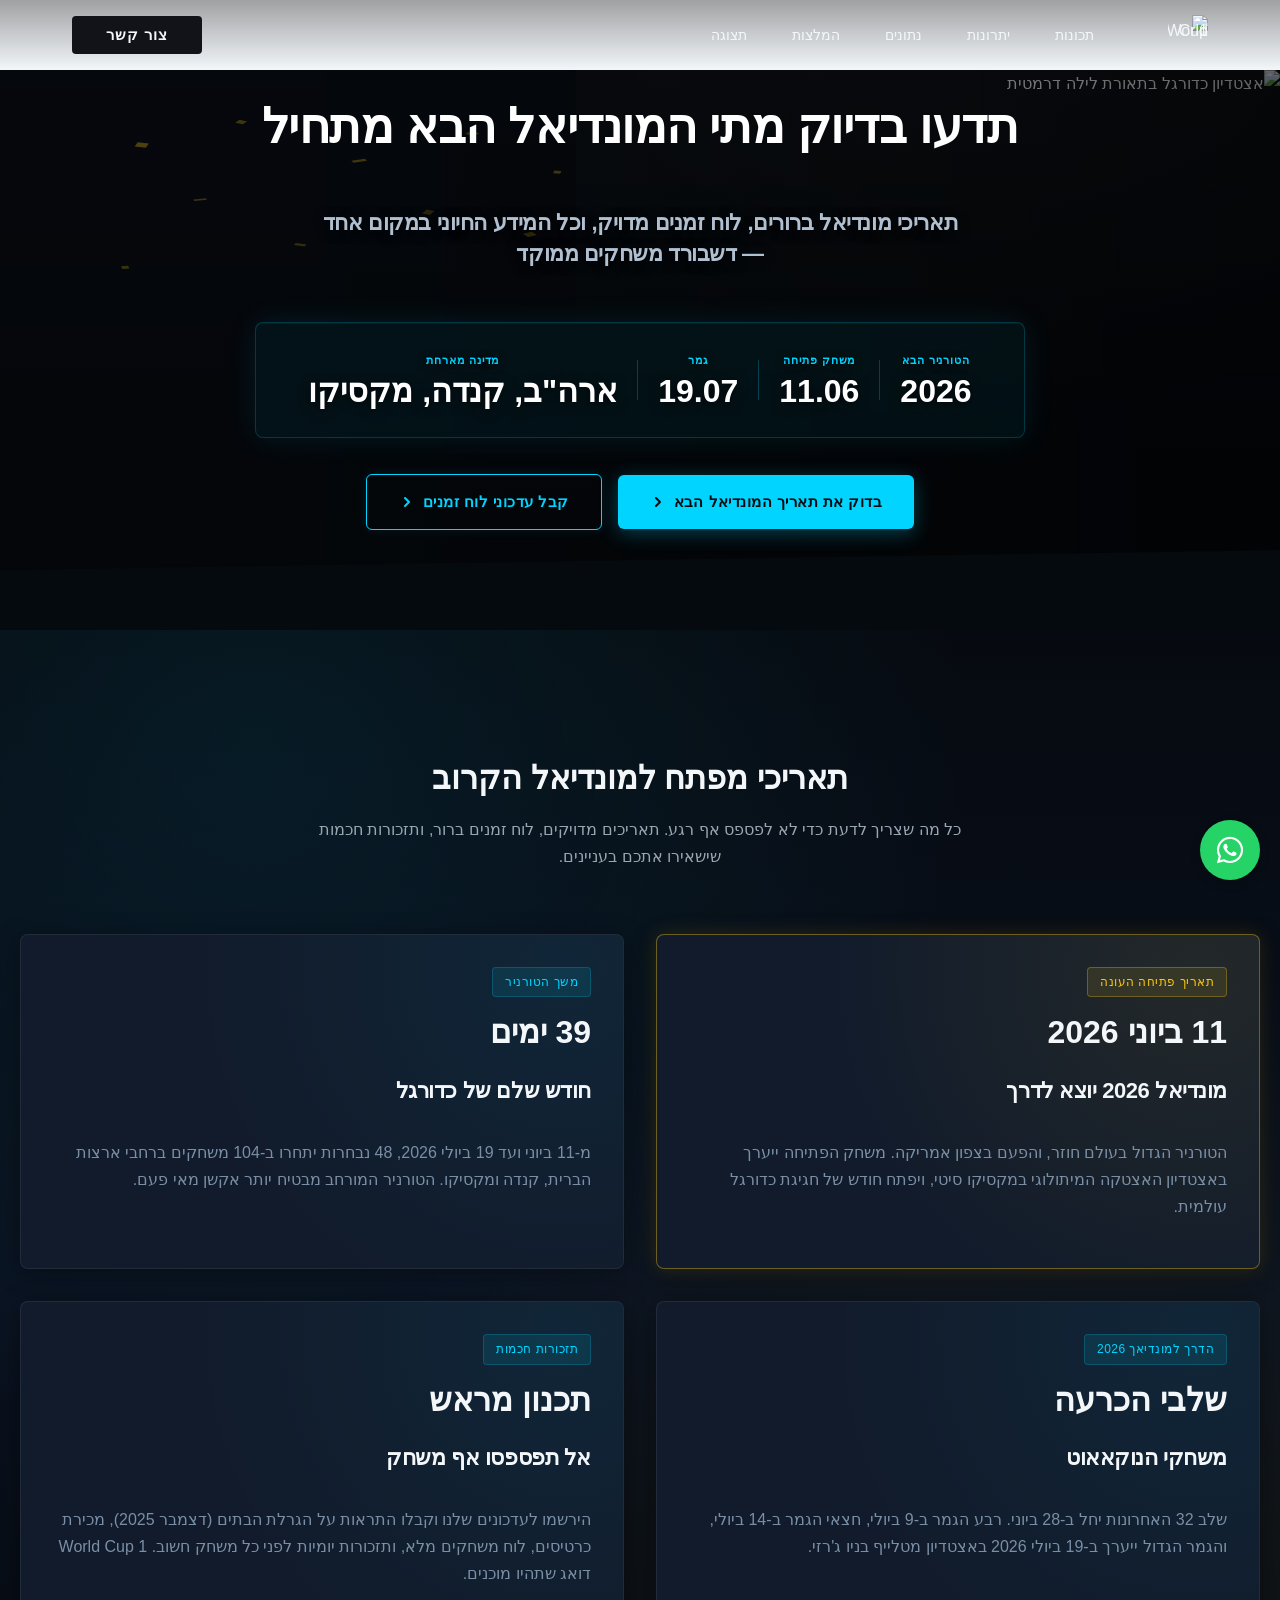
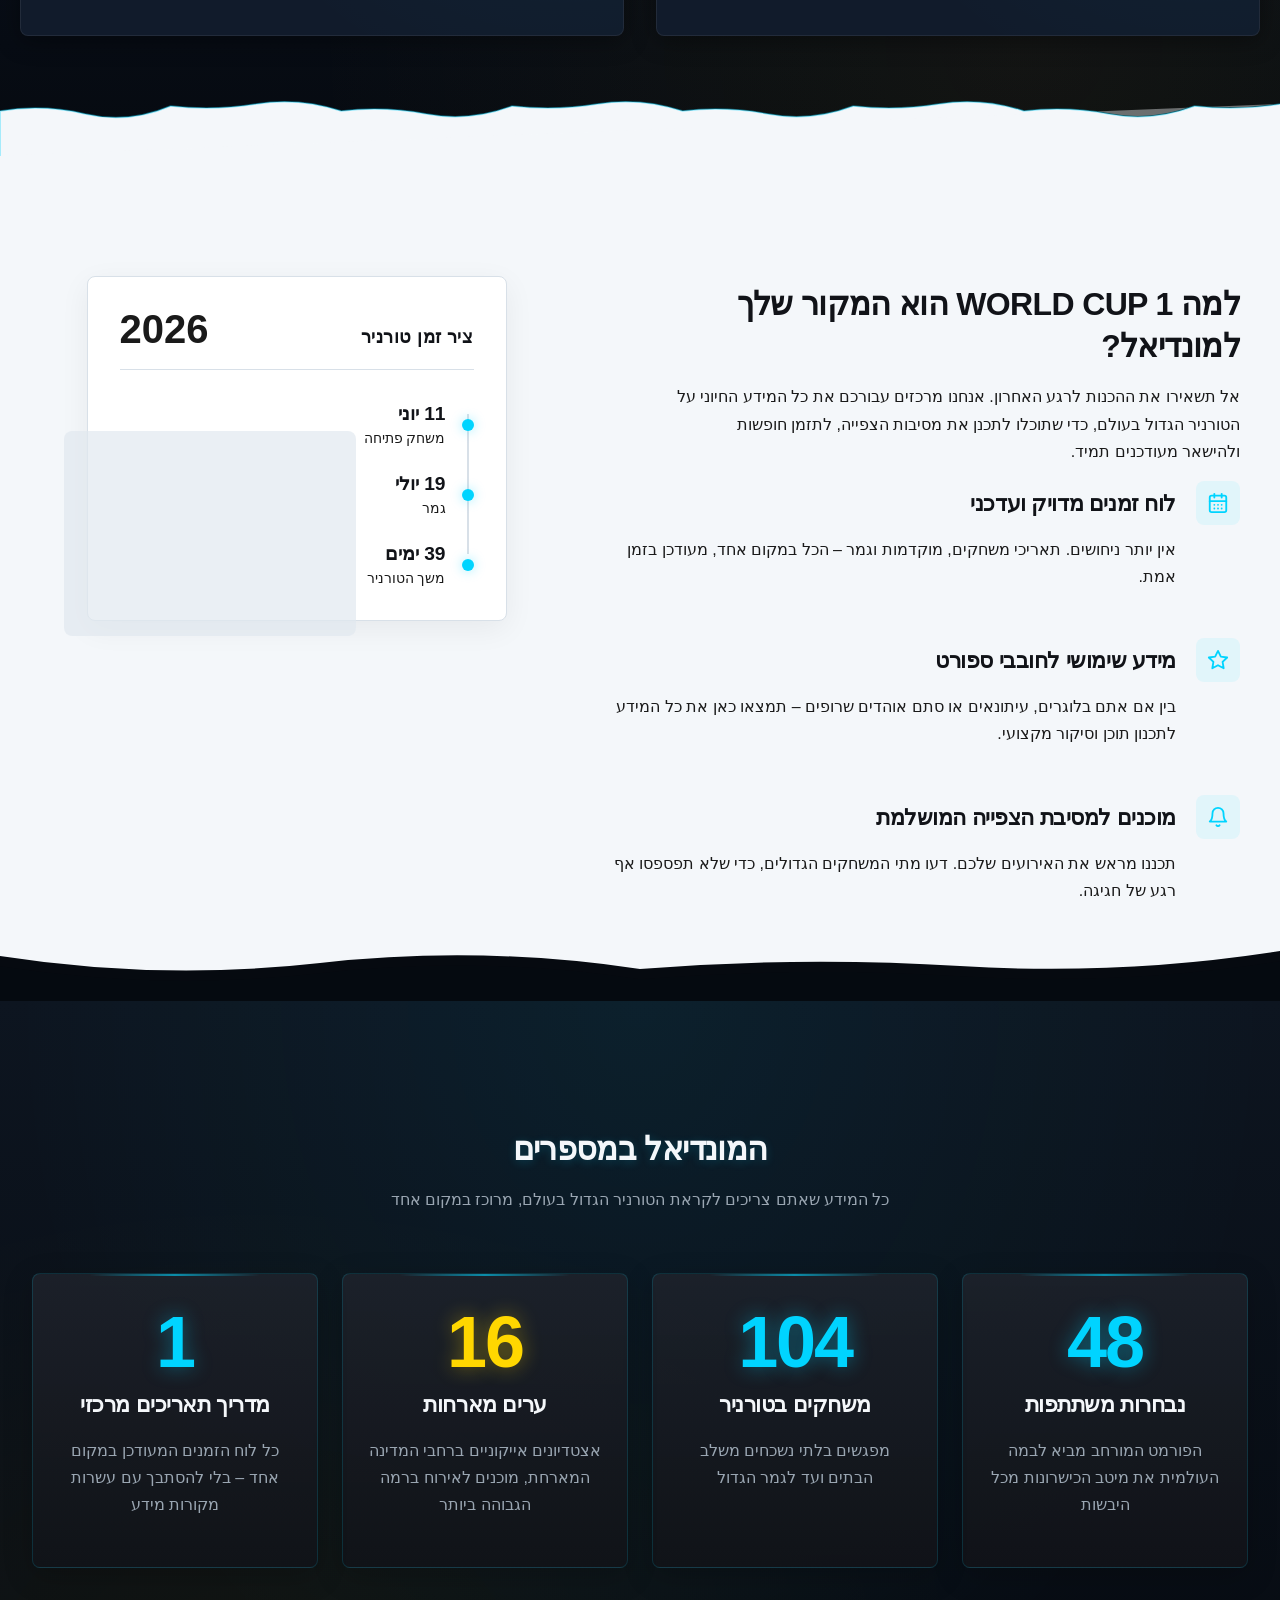
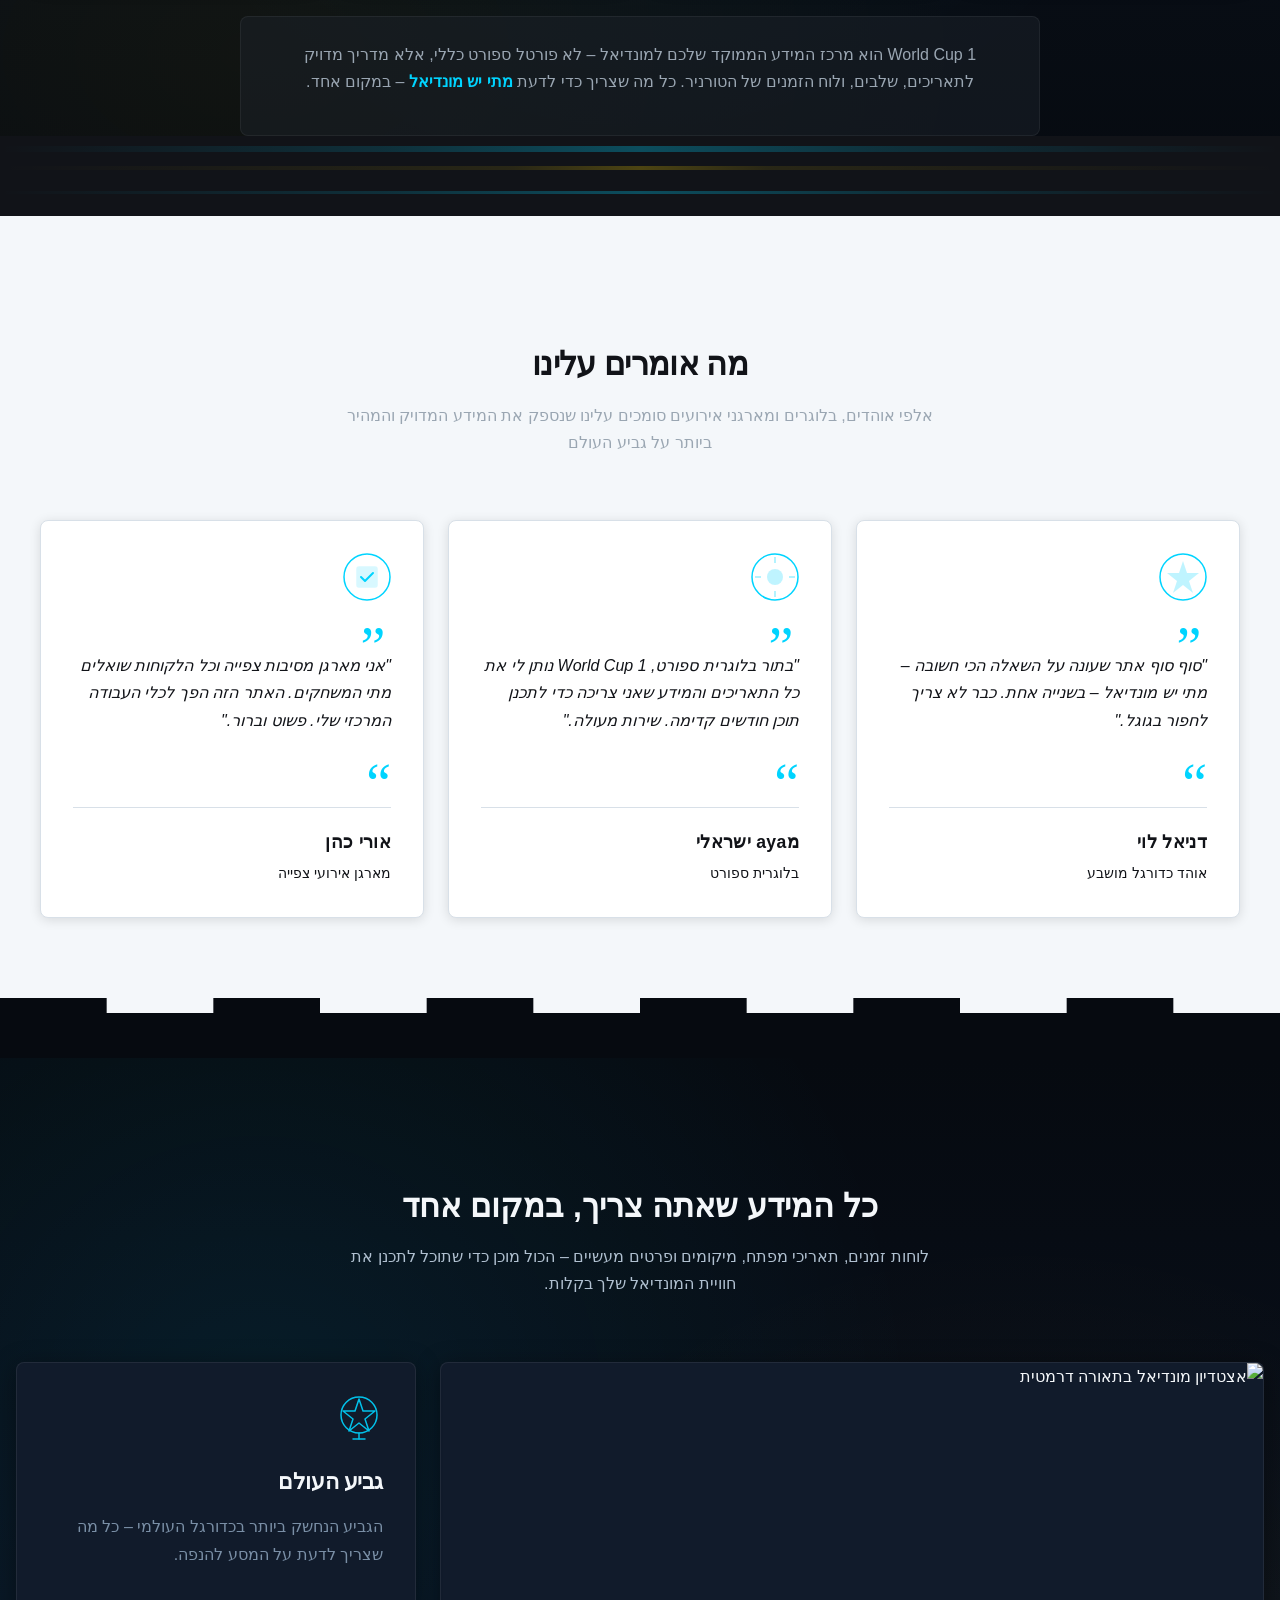
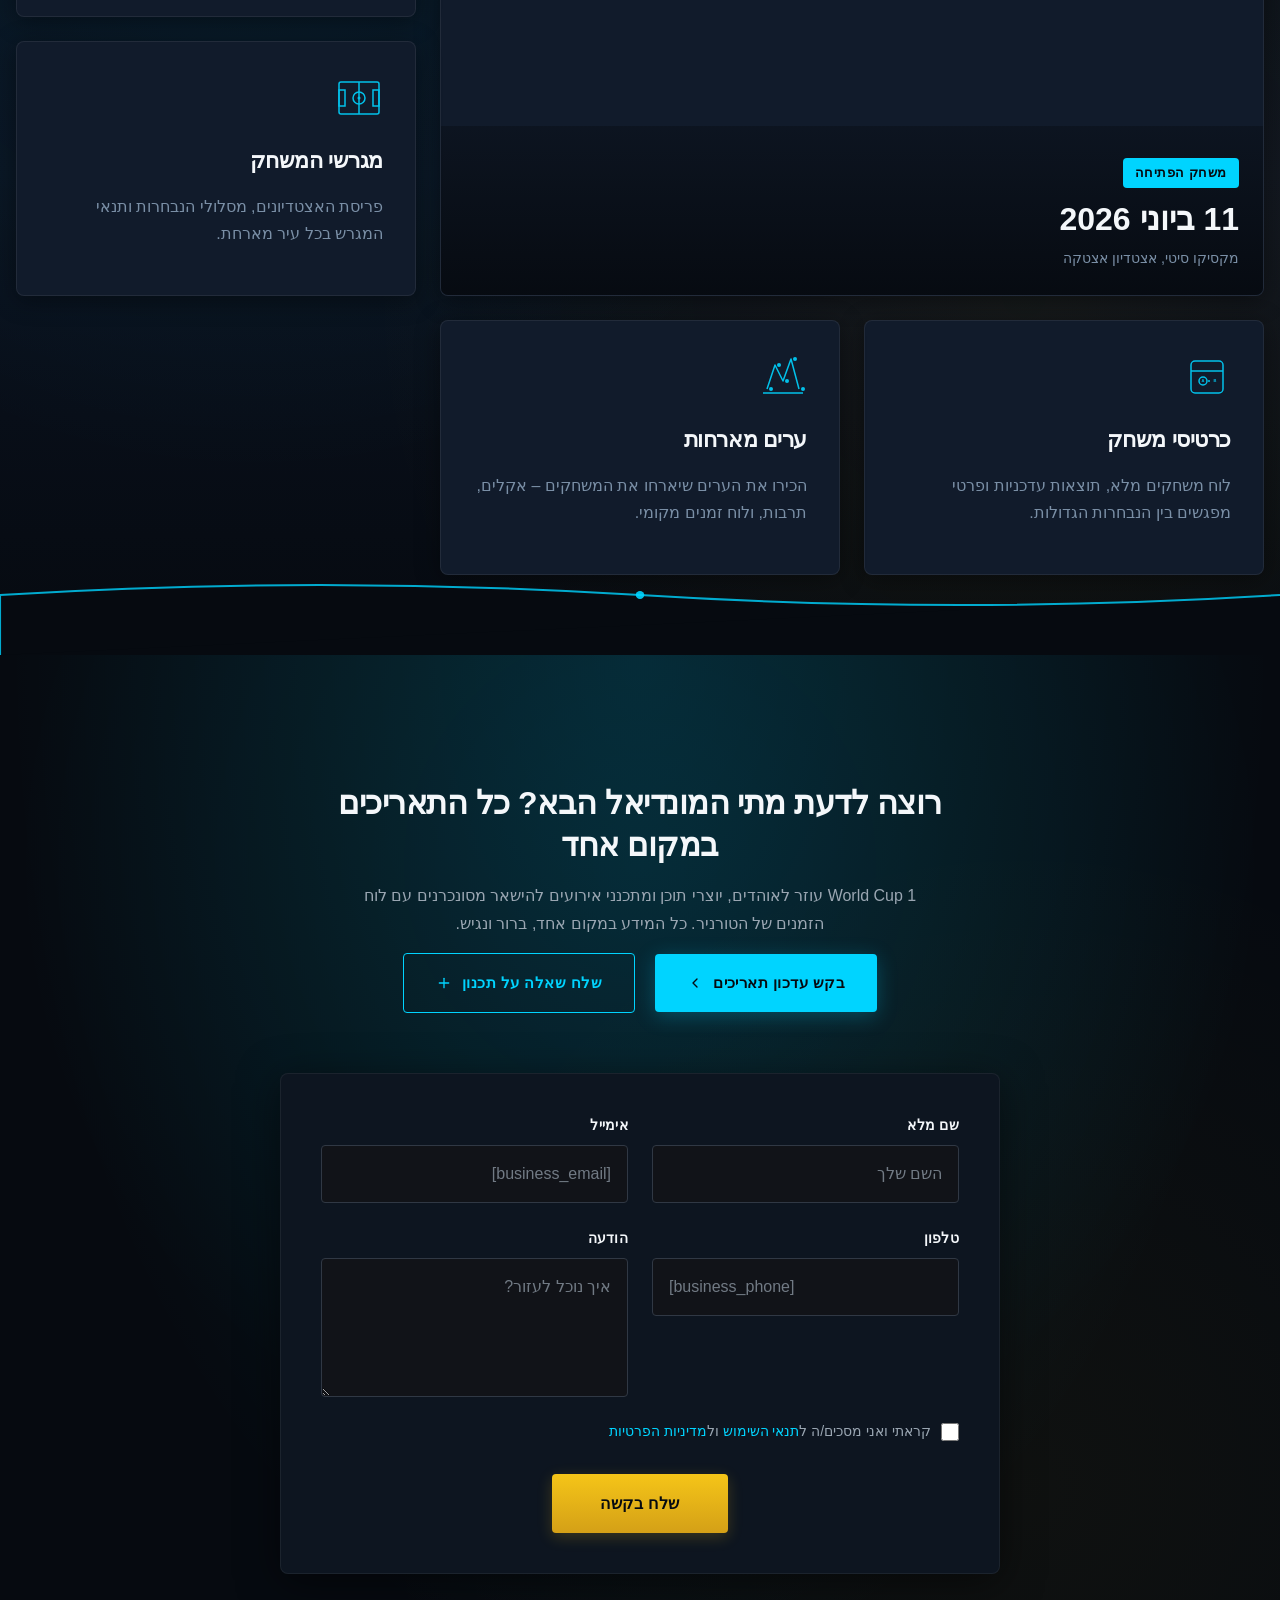
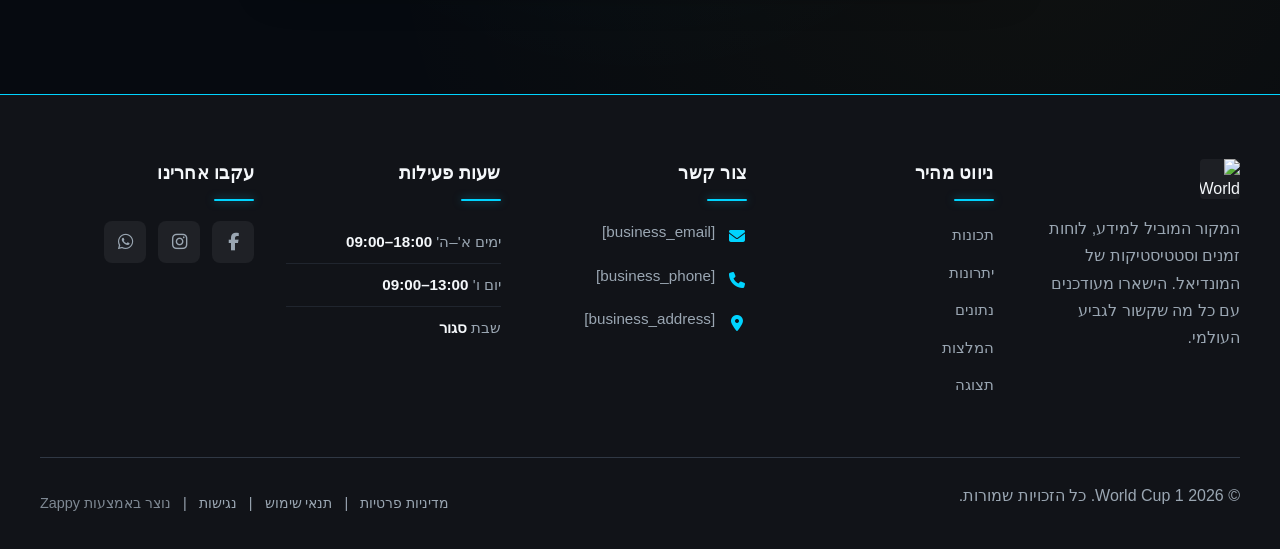
==== commit a98f92bd: "Incremental sync: 1 page(s) — text_edit" ====
--- a/public/index.html
+++ b/public/index.html
@@ -1 +1 @@
-<!doctype html><html dir="rtl" lang="he"><head><meta charset="UTF-8"><meta content="width=device-width,initial-scale=1" name="viewport"><meta content="index, follow" name="robots"><title>גלו מתי המונדיאל הבא מתחיל — World Cup 1</title><meta content="כל המידע על גביע העולם בכדורגל במקום אחד: לוח זמנים מלא, תאריכי משחקים וחדשות חמות. היכנסו עכשיו ותכננו את ימי השידור שלכם בלי לפספס אף בעיטה!" name="description"><meta content="world cup 1 16, all sports information, לוח זמנים מונדיאל, תאריכי גביע העולם, חדשות כדורגל" name="keywords"><link href="/assets/favicon.ico" rel="icon" type="image/x-icon"><link href="/assets/favicon-16x16.png" rel="icon" type="image/png" sizes="16x16"><link href="/assets/favicon-32x32.png" rel="icon" type="image/png" sizes="32x32"><link href="/assets/favicon-48x48.png" rel="icon" type="image/png" sizes="48x48"><link href="/assets/favicon-192x192.png" rel="icon" type="image/png" sizes="192x192"><link href="/assets/favicon-512x512.png" rel="icon" type="image/png" sizes="512x512"><link href="/assets/apple-touch-icon.png" rel="apple-touch-icon"><script>!function(){"use strict";var t="095b003d-290b-4ac4-b0af-0dc9edc19b34",e="https://api.zappy5.com/api/analytics/track",a=18e5,n=2592e6,o=!0,i=!0,r=!0;var s=function(){var e="zappy_visitor_"+t,a=null;try{if(a=localStorage.getItem(e)){var o=JSON.parse(a),i=Date.now();if(i-o.created<n)return o.lastSeen=i,localStorage.setItem(e,JSON.stringify(o)),o.id}}catch(t){console.warn("Zappy Analytics: LocalStorage not available")}var r="zv_"+Date.now()+"_"+Math.random().toString(36).substr(2,9);try{localStorage.setItem(e,JSON.stringify({id:r,created:Date.now(),lastSeen:Date.now()}))}catch(t){}return r}(),c=function(){var e="zappy_session_"+t,n=null;try{if(n=sessionStorage.getItem(e)){var o=JSON.parse(n),i=Date.now();if(i-o.timestamp<a)return o.timestamp=i,sessionStorage.setItem(e,JSON.stringify(o)),o.id}}catch(t){console.warn("Zappy Analytics: SessionStorage not available")}var r="zs_"+Date.now()+"_"+Math.random().toString(36).substr(2,9);try{sessionStorage.setItem(e,JSON.stringify({id:r,timestamp:Date.now()}))}catch(t){}return r}();function l(a,n){n=n||{};var o={website_id:t,event_type:a,page_path:window.location.pathname,referrer:document.referrer||"direct",visitor_id:s,session_id:c,metadata:n};if(navigator.sendBeacon){var i=new Blob([JSON.stringify(o)],{type:"application/json"});navigator.sendBeacon(e,i)}else fetch(e,{method:"POST",headers:{"Content-Type":"application/json"},body:JSON.stringify(o),keepalive:!0}).catch(function(t){console.warn("Zappy Analytics: Failed to track event",t)})}o&&l("pageview",{title:document.title,url:window.location.href}),i&&document.addEventListener("click",function(t){var e=t.target;if("BUTTON"===e.tagName||e.closest("button")){var a="BUTTON"===e.tagName?e:e.closest("button");l("click",{element:"button",text:a.textContent.trim().substring(0,100),id:a.id||null,class:a.className||null})}else if("A"===e.tagName||e.closest("a")){var n="A"===e.tagName?e:e.closest("a");l("navigation",{element:"link",text:n.textContent.trim().substring(0,100),href:n.href,external:n.hostname!==window.location.hostname})}},!0),r&&document.addEventListener("submit",function(t){var e=t.target;l("form_submit",{form_id:e.id||null,form_name:e.name||null,form_action:e.action||null,form_method:e.method||"GET"})},!0);var d=Date.now();window.addEventListener("beforeunload",function(){l("page_unload",{time_on_page:Math.floor((Date.now()-d)/1e3),page_path:window.location.pathname})}),window.zappyAnalytics={track:l,getVisitorId:function(){return s},getSessionId:function(){return c}}}()</script><meta content="גלו מתי המונדיאל הבא מתחיל — World Cup 1" property="og:title"><meta content="כל המידע על גביע העולם בכדורגל במקום אחד: לוח זמנים מלא, תאריכי משחקים וחדשות חמות. היכנסו עכשיו ותכננו את ימי השידור שלכם בלי לפספס אף בעיטה!" property="og:description"><meta content="summary_large_image" name="twitter:card"><meta content="גלו מתי המונדיאל הבא מתחיל — World Cup 1" name="twitter:title"><meta content="כל המידע על גביע העולם בכדורגל במקום אחד: לוח זמנים מלא, תאריכי משחקים וחדשות חמות. היכנסו עכשיו ותכננו את ימי השידור שלכם בלי לפספס אף בעיטה!" name="twitter:description"><meta content="website" property="og:type"><meta content="he_IL" property="og:locale"><style>.skip-link{position:absolute;top:0;left:0;transform:translateY(-200%);padding:12px 18px;background:var(--bg-dark,#1a1a1a);color:var(--text-light,#fff);font-weight:600;border-radius:0 0 8px 0;z-index:10000}.skip-link:focus{transform:none;outline:2px solid var(--ring,#fff);outline-offset:2px}:focus-visible{outline:2px solid var(--ring,currentColor);outline-offset:3px}</style><link href="/assets/favicon.ico" rel="icon" type="image/x-icon"><link href="/assets/favicon-16x16.png" rel="icon" type="image/png" sizes="16x16"><link href="/assets/favicon-32x32.png" rel="icon" type="image/png" sizes="32x32"><link href="/assets/favicon-48x48.png" rel="icon" type="image/png" sizes="48x48"><link href="/assets/favicon-192x192.png" rel="icon" type="image/png" sizes="192x192"><link href="/assets/favicon-512x512.png" rel="icon" type="image/png" sizes="512x512"><link href="/assets/apple-touch-icon.png" rel="apple-touch-icon"><link href="https://cdn.jsdelivr.net/npm/vanilla-cookieconsent@3/dist/cookieconsent.css" rel="stylesheet"><style id="zappy-critical-above-fold-css">html{box-sizing:border-box;-webkit-text-size-adjust:100%}*,::after,::before{box-sizing:inherit}body{margin:0;min-width:320px;overflow-x:clip}img,svg,video{max-width:100%;height:auto}main{display:block}.container{width:min(100% - 32px,1200px);margin-inline:auto}.navbar,header .navbar,header[role=banner],nav.navbar{position:relative;z-index:1000;width:100%}.nav-container,.navbar .container{display:flex;align-items:center;justify-content:space-between;min-height:64px}.logo,.logo-link img{display:block;width:35px;height:35px;object-fit:contain}#navMenu,.nav-menu{list-style:none}.fa,.fa-brands,.fa-regular,.fa-solid,.fab,.far,.fas{display:inline-block;min-width:1em;text-align:center}html:not(#zappy-noop) .navbar:has(.nav-ecommerce-icons)>.phone-header-btn,html:not(#zappy-noop)[data-zappy-site-type=ecommerce] .phone-header-btn{display:none!important;visibility:hidden!important;width:0!important;height:0!important;pointer-events:none!important}.hero-section,.index-hero-section,section[class*=hero]{position:relative;overflow:hidden;min-height:560px}.hero-bg-image,.hero-bg-wrapper,section[class*=hero] [class*=hero-bg]{position:absolute;inset:0;width:100%;height:100%}.hero-bg-image img,.hero-bg-wrapper img,section[class*=hero] [data-hero-bg],section[class*=hero] img[data-hero-background=true]{width:100%!important;height:100%!important;object-fit:cover!important;display:block}.hero-content,section[class*=hero] .container{position:relative;z-index:2}@media(max-width:768px){:root{--header-height:72px;--total-header-height:72px;--zappy-mobile-menu-top:72px}html[data-zappy-site-type=ecommerce] body{padding-top:var(--total-header-height,72px)}html[data-zappy-site-type=ecommerce] body>.navbar:not(.zappy-catalog-menu),html[data-zappy-site-type=ecommerce] body>nav.navbar{position:fixed!important;top:0;left:0;right:0;z-index:100000;width:100%;margin-bottom:0}.zappy-catalog-menu{position:fixed;top:var(--header-height,72px);left:0;right:0;z-index:99999}.nav-container,.navbar .container{min-height:60px}#navMenu,.nav-menu{max-width:100vw;overflow-x:hidden}.hero-section,.index-hero-section,section[class*=hero]{min-height:100svh}.hero-bg-image,.hero-bg-wrapper,.hero-scrim{min-height:100svh}}</style><link href="/styles.css" rel="preload" as="style"><link href="/styles.css" rel="stylesheet" media="print" onload='this.media="all"'><noscript><link href="/styles.css" rel="stylesheet"></noscript><script>window.ZAPPY_WEBSITE_ID="095b003d-290b-4ac4-b0af-0dc9edc19b34",window.ZAPPY_API_BASE="https://api.zappy5.com"</script><link href="/assets/site-index-hero-image-1.webp" rel="preload" as="image" fetchpriority="high"><style id="zappy-dropdown-submenu-styles">#navMenu li:has(.sub-menu),.nav-menu li:has(.sub-menu),.navbar li:has(.sub-menu),nav li:has(.sub-menu){position:relative}#navMenu .sub-menu,.nav-menu .sub-menu,.navbar .sub-menu,nav .sub-menu{display:block!important;position:absolute!important;top:100%;left:0;min-width:220px;background:#fff;border-radius:8px;box-shadow:0 8px 25px rgba(0,0,0,.15);padding:8px 0;opacity:0;visibility:hidden;transform:translateY(10px);transition:all .3s ease;z-index:1000;list-style:none;pointer-events:none}#navMenu li:hover>.sub-menu,.nav-menu li:hover>.sub-menu,.navbar li:hover>.sub-menu,nav li:hover>.sub-menu{opacity:1!important;visibility:visible!important;transform:translateY(0)!important;pointer-events:auto!important}.sub-menu li{list-style:none;margin:0;padding:0}.sub-menu a{display:block!important;padding:10px 16px!important;color:var(--text-dark,#333)!important;font-weight:500;text-decoration:none;white-space:nowrap;transition:background-color .2s}.sub-menu .zappy-nav-child>a{padding-left:28px!important;font-size:.9em!important;opacity:.85!important}[dir=rtl] .sub-menu .zappy-nav-child>a,html[lang=ar] .sub-menu .zappy-nav-child>a,html[lang=he] .sub-menu .zappy-nav-child>a{padding-left:10px!important;padding-right:28px!important}.sub-menu .zappy-nav-parent>a{font-weight:600!important}.sub-menu a:hover{background-color:#f5f5f5}[dir=rtl] .nav-menu .sub-menu,[dir=rtl] .navbar .sub-menu,[dir=rtl] nav .sub-menu,html[lang=ar] .nav-menu .sub-menu,html[lang=ar] .navbar .sub-menu,html[lang=ar] nav .sub-menu,html[lang=he] .nav-menu .sub-menu,html[lang=he] .navbar .sub-menu,html[lang=he] nav .sub-menu{left:auto!important;right:0!important}.sub-menu:empty,.sub-menu:not(:has(li)):not(:has(> a)),.sub-menu:not(:has(li:not(.zappy-hidden-menu-item))):not(:has(> a)){display:none!important;opacity:0!important;visibility:hidden!important;pointer-events:none!important}li:has(.menu-group-title):hover>.sub-menu{opacity:1!important;visibility:visible!important;transform:translateY(0)!important;pointer-events:auto!important}#navMenu>li>.menu-group-title,.nav-menu>li>.menu-group-title{display:inline-block;padding:.5rem 1rem;cursor:default;user-select:none}@media (max-width:768px){#navMenu .sub-menu,.nav-menu .sub-menu,.navbar .sub-menu,nav .sub-menu{position:static!important;transform:none!important;box-shadow:none!important;background:0 0!important;max-height:0;overflow:hidden;opacity:0;visibility:hidden;transition:max-height .3s ease,opacity .3s ease;padding:0!important;border-radius:0!important}#navMenu .sub-menu.mobile-expanded,.nav-menu .sub-menu.mobile-expanded,.navbar .sub-menu.mobile-expanded{max-height:none!important;overflow-y:visible!important;opacity:1!important;visibility:visible!important;padding:8px 0 8px 16px!important}[dir=rtl] .sub-menu.mobile-expanded,html[lang=he] .sub-menu.mobile-expanded{padding:8px 16px 8px 0!important}#navMenu li:hover>.sub-menu,.nav-menu li:hover>.sub-menu,.navbar li:hover>.sub-menu,nav li:hover>.sub-menu{opacity:0;visibility:hidden;pointer-events:none}#navMenu li>.sub-menu.mobile-expanded,.nav-menu li>.sub-menu.mobile-expanded,.navbar li>.sub-menu.mobile-expanded,nav li>.sub-menu.mobile-expanded{opacity:1!important;visibility:visible!important;pointer-events:auto!important}#navMenu li:has(.sub-menu),.nav-menu li:has(.sub-menu),.navbar li:has(.sub-menu),nav li:has(.sub-menu){display:flex!important;flex-wrap:wrap!important;align-items:center!important;position:relative!important;min-height:44px!important}#navMenu li:has(.sub-menu)>a,.nav-menu li:has(.sub-menu)>a,.navbar li:has(.sub-menu)>a,nav li:has(.sub-menu)>a{flex:1!important;min-width:0!important}#navMenu li:has(.sub-menu)>.menu-group-title,.nav-menu li:has(.sub-menu)>.menu-group-title,.navbar li:has(.sub-menu)>.menu-group-title,nav li:has(.sub-menu)>.menu-group-title{flex:1!important;min-width:0!important;padding:0!important;line-height:inherit!important}#navMenu li:has(.sub-menu)>.sub-menu,.nav-menu li:has(.sub-menu)>.sub-menu,.navbar li:has(.sub-menu)>.sub-menu,nav li:has(.sub-menu)>.sub-menu{flex-basis:100%!important;width:100%!important}#navMenu li:has(.sub-menu)>a [class*=arrow],#navMenu li:has(.sub-menu)>a [class*=chevron],.nav-menu li:has(.sub-menu)>a .fa-angle-down,.nav-menu li:has(.sub-menu)>a .fa-chevron-down,.nav-menu li:has(.sub-menu)>a [class*=arrow],.nav-menu li:has(.sub-menu)>a [class*=chevron],nav li:has(.sub-menu)>a [class*=arrow],nav li:has(.sub-menu)>a [class*=chevron]{display:none!important;visibility:hidden!important}.mobile-submenu-toggle{display:flex!important;align-items:center!important;justify-content:center!important;width:44px!important;height:auto!important;background:0 0!important;border:none!important;cursor:pointer!important;color:var(--text-light)!important;position:static!important;flex-shrink:0!important;align-self:stretch!important;z-index:2!important;padding:0!important;margin:0!important}.mobile-submenu-toggle::after{content:''!important;width:0!important;height:0!important;border-left:6px solid transparent!important;border-right:6px solid transparent!important;border-top:7px solid currentColor!important;transition:transform .3s ease!important}.mobile-submenu-toggle.expanded::after{transform:rotate(180deg)!important}.sub-menu a{padding:10px 0!important;display:block!important;color:var(--text-light)!important;white-space:normal!important}.sub-menu .zappy-nav-child>a{padding-left:28px!important;font-size:.9em!important;opacity:.85!important}[dir=rtl] .sub-menu .zappy-nav-child>a,html[lang=ar] .sub-menu .zappy-nav-child>a,html[lang=he] .sub-menu .zappy-nav-child>a{padding-left:0!important;padding-right:28px!important}.sub-menu .zappy-nav-parent>a{font-weight:600!important}#navMenu.active,.nav-menu.active{max-width:100vw!important;overflow-x:hidden!important;box-sizing:border-box!important}.navbar .sub-menu li a,.zappy-products-dropdown .sub-menu a,nav.navbar .sub-menu li a{color:var(--text-light)!important}}@media (min-width:769px){.mobile-submenu-toggle{display:none!important}}</style><style id="zappy-widget-visibility">html[dir=rtl] .whatsapp-float{right:20px!important;left:auto!important}html:not([dir]) .whatsapp-float,html[dir=ltr] .whatsapp-float{left:20px!important;right:auto!important}html[dir=rtl] #mic-access-tool-general-button,html[dir=rtl] #mic-init-access-tool #mic-access-tool-general-button,html[dir=rtl] #mic-init-access-tool .mic-access-tool-general-button,html[dir=rtl] ._access-icon,html[dir=rtl] .mic-access-tool-general-button{left:20px!important;right:auto!important}html:not([dir]) #mic-access-tool-general-button,html:not([dir]) #mic-init-access-tool #mic-access-tool-general-button,html:not([dir]) #mic-init-access-tool .mic-access-tool-general-button,html:not([dir]) ._access-icon,html:not([dir]) .mic-access-tool-general-button,html[dir=ltr] #mic-access-tool-general-button,html[dir=ltr] #mic-init-access-tool #mic-access-tool-general-button,html[dir=ltr] #mic-init-access-tool .mic-access-tool-general-button,html[dir=ltr] ._access-icon,html[dir=ltr] .mic-access-tool-general-button{right:20px!important;left:auto!important}@media (max-width:768px){.whatsapp-float{display:flex!important}}@media (min-width:769px){.whatsapp-float{display:flex!important}}@media (max-width:768px){#mic-access-tool-general-button,#mic-init-access-tool #mic-access-tool-general-button,#mic-init-access-tool .mic-access-tool-general-button,._access-icon,.mic-access-tool-general-button{display:flex!important;visibility:visible!important;opacity:1!important;pointer-events:auto!important}#mic-access-tool-box.opened-mic-access-tool,#mic-init-access-tool #mic-access-tool-box.opened-mic-access-tool,.mic-access-tool-box.opened-mic-access-tool{visibility:visible!important;opacity:1!important;pointer-events:auto!important}}@media (min-width:769px){#mic-access-tool-general-button,#mic-init-access-tool #mic-access-tool-general-button,#mic-init-access-tool .mic-access-tool-general-button,._access-icon,.mic-access-tool-general-button{display:flex!important;visibility:visible!important;opacity:1!important;pointer-events:auto!important}#mic-access-tool-box.opened-mic-access-tool,#mic-init-access-tool #mic-access-tool-box.opened-mic-access-tool,.mic-access-tool-box.opened-mic-access-tool{visibility:visible!important;opacity:1!important;pointer-events:auto!important}}</style></head><body><a href="#main" class="skip-link">דלג לתוכן הראשי</a><nav class="navbar" dir="rtl"><button class="mobile-toggle" aria-label="Menu" id="mobileToggle"><svg viewBox="0 0 24 24" fill="none" height="24" width="24" class="hamburger-icon"><path d="M3 12h18M3 6h18M3 18h18" stroke="currentColor" stroke-width="2" stroke-linecap="round"></path></svg> <svg viewBox="0 0 24 24" fill="none" height="24" width="24" class="close-icon" style="display:none"><path d="M18 6L6 18M6 6l12 12" stroke="currentColor" stroke-width="2" stroke-linecap="round"></path></svg></button> <button class="phone-header-btn" aria-label="Call" data-phone="[business_phone]"><svg viewBox="0 0 24 24" fill="currentColor" height="20" width="20"><path d="M22 16.92v3a2 2 0 0 1-2.18 2 19.79 19.79 0 0 1-8.63-3.07 19.5 19.5 0 0 1-6-6 19.79 19.79 0 0 1-3.07-8.67A2 2 0 0 1 4.11 2h3a2 2 0 0 1 2 1.72 12.84 12.84 0 0 0 .7 2.81 2 2 0 0 1-.45 2.11L8.09 9.91a16 16 0 0 0 6 6l1.27-1.27a2 2 0 0 1 2.11-.45 12.84 12.84 0 0 0 2.81.7A2 2 0 0 1 22 16.92z"></path></svg></button><div class="nav-container"><div class="nav-right-group"><div class="nav-brand"><a href="/" class="logo-link"><img alt="World Cup 1" decoding="async" height="35" src="/assets/site-----image-1.webp" width="35" class="logo"></a></div><ul class="nav-menu" id="navMenu"><li><a href="#features">תכונות</a></li><li><a href="#benefits">יתרונות</a></li><li><a href="#stats">נתונים</a></li><li><a href="#testimonials">המלצות</a></li><li><a href="#showcase">תצוגה</a></li><li class="mobile-contact-link nav-cta-mobile-item"><a href="#cta" class="nav-cta-btn">צור קשר</a></li></ul></div><div class="nav-cta-container"><a href="#cta" class="nav-cta-btn">צור קשר</a></div></div></nav><script>window.addEventListener("load",function(){const e=document.querySelector(".navbar, nav, header");if(!e)return void console.log("[Navbar] Navbar element not found");let t=document.getElementById("mobileToggle")||document.querySelector(".mobile-toggle")||document.querySelector(".hamburger")||document.querySelector(".hamburger-menu")||document.querySelector(".menu-toggle")||document.querySelector(".burger-menu")||document.querySelector('[aria-label="Menu"]')||document.querySelector('[aria-label="תפריט"]');const o=document.querySelector(".phone-header-btn"),n=window.getComputedStyle(e);let r=n.backgroundColor;if(console.log("[Navbar] Initial navbar background:",r),"transparent"===r||"rgba(0, 0, 0, 0)"===r||r.startsWith("rgba")&&r.includes(", 0)")){const e=n.backgroundImage;if(e&&"none"!==e)console.log("[Navbar] Navbar has background image/gradient, using dark text"),r="rgb(240, 240, 240)";else{const e=window.getComputedStyle(document.body).backgroundColor;console.log("[Navbar] Navbar transparent, using body background:",e),r=e}}const a=r.match(/\d+/g);if(a&&a.length>=3){const e=(.299*parseInt(a[0])+.587*parseInt(a[1])+.114*parseInt(a[2]))/255;console.log("[Navbar] Mobile button colors preserved from Claude CSS (luminance:",e.toFixed(2)+")");const n=document.createElement("style");n.id="zappy-mobile-nav-fix";document.documentElement.lang;document.documentElement.dir,n.textContent='\n        /* Hide mobile buttons on desktop, show only on mobile */\n        @media (min-width: 769px) {\n          .mobile-toggle,\n          .phone-header-btn {\n            display: none !important;\n          }\n        }\n        \n        /* Show and position mobile buttons correctly on mobile */\n        @media (max-width: 768px) {\n          .navbar,\n          nav.navbar {\n            min-height: 70px !important;\n          }\n\n          .mobile-toggle,\n          .phone-header-btn {\n            position: absolute !important;\n            top: 0 !important;\n            bottom: 0 !important;\n            margin-top: auto !important;\n            margin-bottom: auto !important;\n            transform: none !important;\n            z-index: 1001 !important;\n            display: flex !important;\n            align-items: center !important;\n            justify-content: center !important;\n            width: 36px !important;\n            height: 36px !important;\n            border-radius: 50% !important;\n            border: none !important;\n            cursor: pointer !important;\n            padding: 6px !important;\n            background: none !important;\n            color: var(--nav-text, var(--text-light)) !important;\n            touch-action: manipulation !important;\n            -webkit-tap-highlight-color: transparent !important;\n          }\n\n          html[data-zappy-site-type="ecommerce"] .phone-header-btn,\n          body[data-zappy-site-type="ecommerce"] .phone-header-btn,\n          html[data-zappy-site-type="ecommerce"] header .phone-header-btn,\n          html[data-zappy-site-type="ecommerce"] nav .phone-header-btn {\n            display: none !important;\n            visibility: hidden !important;\n            width: 0 !important;\n            height: 0 !important;\n            min-width: 0 !important;\n            overflow: hidden !important;\n          }\n          \n          /* LTR positioning (default): hamburger LEFT, phone RIGHT */\n          html:not([dir="rtl"]):not([lang="he"]):not([lang="ar"]) .mobile-toggle,\n          html[dir="ltr"] .mobile-toggle {\n            left: 12px !important;\n            right: auto !important;\n          }\n          html:not([dir="rtl"]):not([lang="he"]):not([lang="ar"]) .phone-header-btn,\n          html[dir="ltr"] .phone-header-btn {\n            right: 12px !important;\n            left: auto !important;\n          }\n          \n          /* RTL positioning: hamburger RIGHT, phone LEFT */\n          html[dir="rtl"] .mobile-toggle,\n          html[lang="he"] .mobile-toggle,\n          html[lang="ar"] .mobile-toggle {\n            right: 12px !important;\n            left: auto !important;\n          }\n          html[dir="rtl"] .phone-header-btn,\n          html[lang="he"] .phone-header-btn,\n          html[lang="ar"] .phone-header-btn {\n            left: 12px !important;\n            right: auto !important;\n          }\n          \n          /* CRITICAL: Ensure nav-container has min-height on mobile */\n          /* All children are positioned absolutely/fixed on mobile, so height:auto collapses to 0 */\n          .nav-container {\n            min-height: 70px !important;\n            position: relative !important;\n          }\n          \n          /* Ensure SVG icons are properly sized and inherit color */\n          .mobile-toggle svg,\n          .phone-header-btn svg {\n            width: 24px !important;\n            height: 24px !important;\n            /* Don\'t force display - let JavaScript control hamburger/close toggle */\n          }\n          \n          /* Reset nav-cta-container on mobile - remove desktop box-shadow/padding */\n          /* that creates a visible ghost box when CTA button is hidden */\n          .nav-cta-container {\n            box-shadow: none !important;\n            padding: 0 !important;\n          }\n          \n          /* Hide nav-cta-container entirely on mobile when there\'s no lang-switcher */\n          /* (only the CTA button is inside, and it\'s hidden on mobile) */\n          .nav-cta-container:not(:has(.lang-switcher)) {\n            display: none !important;\n          }\n          \n          /* CRITICAL: Prevent hero image fade gradient from bleeding over headline text */\n          /* The .image-fade-gradient has bottom: -30px (extends below parent) */\n          /* On mobile stacked layout, this overlaps the h1 text below the image */\n          .hero-image-column {\n            overflow: hidden !important;\n          }\n          .image-fade-gradient {\n            bottom: 0 !important;\n          }\n          \n          /* Hide desktop language switcher on mobile - hamburger menu handles it */\n          /* High specificity to override stored CSS */\n          .lang-switcher,\n          .nav-cta-container .lang-switcher,\n          .nav-container .lang-switcher,\n          .navbar .lang-switcher,\n          .navbar .nav-cta-container .lang-switcher {\n            display: none !important;\n          }\n        }\n      ';const r=document.getElementById("zappy-mobile-nav-fix");r&&r.remove(),document.head.appendChild(n),console.log("[Navbar] Critical CSS injected for mobile nav positioning");const i=window.innerWidth<=768;if(t){const e=t.querySelector(".hamburger-icon"),o=t.querySelector(".close-icon");e&&(e.style.setProperty("width","24px","important"),e.style.setProperty("height","24px","important"),e.style.setProperty("display","block","important")),o&&(o.style.setProperty("width","24px","important"),o.style.setProperty("height","24px","important"),o.style.setProperty("display","none","important")),i?(t.style.setProperty("position","absolute","important"),t.style.setProperty("top","0","important"),t.style.setProperty("bottom","0","important"),t.style.setProperty("margin-top","auto","important"),t.style.setProperty("margin-bottom","auto","important"),t.style.setProperty("transform","none","important"),t.style.setProperty("z-index","1001","important"),t.style.removeProperty("left"),t.style.removeProperty("right"),console.log("[Navbar] Mobile toggle positioning applied (mobile viewport)")):(t.style.removeProperty("position"),t.style.removeProperty("top"),t.style.removeProperty("transform"),t.style.removeProperty("z-index"),t.style.removeProperty("left"),t.style.removeProperty("right"),console.log("[Navbar] Desktop viewport - cleared mobile toggle inline positioning"))}if(o){const e=o.querySelector("svg");e&&(e.style.width="24px",e.style.height="24px",e.setAttribute("width","24"),e.setAttribute("height","24")),i?(o.style.setProperty("position","absolute","important"),o.style.setProperty("top","0","important"),o.style.setProperty("bottom","0","important"),o.style.setProperty("margin-top","auto","important"),o.style.setProperty("margin-bottom","auto","important"),o.style.setProperty("transform","none","important"),o.style.setProperty("z-index","1001","important"),o.style.removeProperty("left"),o.style.removeProperty("right"),console.log("[Navbar] Phone button positioning applied (mobile viewport)")):(o.style.removeProperty("position"),o.style.removeProperty("top"),o.style.removeProperty("transform"),o.style.removeProperty("z-index"),o.style.removeProperty("left"),o.style.removeProperty("right"),console.log("[Navbar] Desktop viewport - cleared phone button inline positioning"))}}else console.log("[Navbar] Could not parse background color:",r);t=document.getElementById("mobileToggle")||document.querySelector(".mobile-toggle")||document.querySelector(".hamburger")||document.querySelector(".hamburger-menu")||document.querySelector(".menu-toggle")||document.querySelector(".burger-menu")||document.querySelector('[aria-label="Menu"]')||document.querySelector('[aria-label="תפריט"]');const i=document.getElementById("navMenu")||document.querySelector(".nav-menu")||document.querySelector(".nav-links")||document.querySelector("nav ul:not(.submenu)");if(!t||!i)return void console.log("[Navbar] Mobile toggle or menu not found:",{toggle:!!t,menu:!!i});i.id||(i.id="navMenu"),console.log("[Navbar] Initializing mobile menu...");const l=t.cloneNode(!0);t.parentNode.replaceChild(l,t);var s=0;function p(e){var t=Date.now();t-s<300||(s=t,function(e){e.preventDefault(),e.stopPropagation();const t=l.querySelector(".hamburger-icon"),o=l.querySelector(".close-icon");i.classList.contains("active")?(i.classList.remove("active"),t&&t.style.setProperty("display","block","important"),o&&o.style.setProperty("display","none","important"),document.body.style.overflow="",document.body.classList.remove("menu-open"),console.log("[Navbar] Menu closed")):(i.classList.add("active"),t&&t.style.setProperty("display","none","important"),o&&o.style.setProperty("display","block","important"),document.body.style.overflow="hidden",document.body.classList.add("menu-open"),console.log("[Navbar] Menu opened"))}(e))}l.addEventListener("click",p),l.addEventListener("touchend",p),document.addEventListener("keydown",function(e){if(("Escape"===e.key||"Esc"===e.key)&&i.classList.contains("active")){const e=l.querySelector(".hamburger-icon"),t=l.querySelector(".close-icon");i.classList.remove("active"),e&&e.style.setProperty("display","block","important"),t&&t.style.setProperty("display","none","important"),document.body.style.overflow="",document.body.classList.remove("menu-open"),console.log("[Navbar] Menu closed (Escape)")}}),i.querySelectorAll("a").forEach(function(e){e.addEventListener("click",function(){if("#"===this.getAttribute("href"))return;const e=l.querySelector(".hamburger-icon"),t=l.querySelector(".close-icon");i.classList.remove("active"),e&&e.style.setProperty("display","block","important"),t&&t.style.setProperty("display","none","important"),document.body.style.overflow="",document.body.classList.remove("menu-open"),console.log("[Navbar] Menu closed (link clicked)")})});var m=i.querySelectorAll(".dropdown-toggle");m.forEach(function(e){e.addEventListener("click",function(e){e.preventDefault(),e.stopPropagation();var t=this.closest(".nav-dropdown");t&&(t.parentNode.querySelectorAll(".nav-dropdown.open").forEach(function(e){e!==t&&e.classList.remove("open")}),t.classList.toggle("open"),console.log("[Navbar] Dropdown toggled:",t.classList.contains("open")?"open":"closed"))})}),document.addEventListener("click",function(e){e.target.closest(".nav-dropdown")||document.querySelectorAll(".nav-dropdown.open").forEach(function(e){e.classList.remove("open")})}),console.log("[Navbar] Dropdown handlers initialized for "+m.length+" dropdowns"),o&&o.addEventListener("click",function(){const e=document.querySelectorAll('a[href^="tel:"]'),t=e.length>0?e[0].getAttribute("href").replace("tel:",""):"[business_phone]";window.location.href="tel:"+t,console.log("[Navbar] Phone button clicked")}),console.log("[Navbar] Mobile menu initialized successfully")})</script><main id="main"><section class="index-hero-section" data-band-index="0" data-layout-spec="בית-hero" id="hero" data-hero-type="fullscreen-scrim"><div class="index-hero-section__bg-wrapper"><img alt="אצטדיון כדורגל בתאורת לילה דרמטית" decoding="async" height="1080" src="/assets/site-index-hero-image-1.webp" width="1920" class="index-hero-section__bg-image" data-context="A low-light football stadium at night, floodlights glowing through slight haze, subtle pitch-line perspective leading toward the center, cinematic wide-angle view, dramatic atmosphere, dark navy and charcoal tones with electric cyan highlights" data-hero-bg="true" data-placeholder="index-hero-image-1" fetchpriority="high" loading="eager"></div><div class="index-hero-section__scrim"></div><div class="index-hero-section__rays" aria-hidden="true"><svg viewBox="0 0 800 800" xmlns="http://www.w3.org/2000/svg" preserveAspectRatio="none" aria-hidden="true" data-no-icon-edit="true"><defs><radialGradient cx="50%" cy="0%" id="rayGrad" r="100%"><stop offset="0%" stop-color="#FFFFFF" stop-opacity="0.06"></stop><stop offset="100%" stop-color="#FFFFFF" stop-opacity="0"></stop></radialGradient></defs><path d="M0,0 L800,0 L800,800 L0,800 Z" fill="url(#rayGrad)"></path></svg></div><div class="index-hero-section__confetti" aria-hidden="true"><svg viewBox="0 0 400 600" xmlns="http://www.w3.org/2000/svg" preserveAspectRatio="none" aria-hidden="true" data-no-icon-edit="true"><rect height="8" width="8" x="50" y="80" fill="#F5C518" opacity="0.5" transform="rotate(15 54 84)"></rect><rect height="6" width="6" x="120" y="40" fill="#F5C518" opacity="0.4" transform="rotate(30 123 43)"></rect><rect height="4" width="10" x="200" y="110" fill="#F5C518" opacity="0.45" transform="rotate(-20 205 112)"></rect><rect height="7" width="7" x="280" y="60" fill="#F5C518" opacity="0.35" transform="rotate(45 283.5 63.5)"></rect><rect height="5" width="5" x="340" y="130" fill="#F5C518" opacity="0.5" transform="rotate(10 342.5 132.5)"></rect><rect height="3" width="9" x="90" y="180" fill="#F5C518" opacity="0.4" transform="rotate(-15 94.5 181.5)"></rect><rect height="8" width="6" x="250" y="200" fill="#F5C518" opacity="0.3" transform="rotate(25 253 204)"></rect><rect height="7" width="7" x="320" y="240" fill="#F5C518" opacity="0.4" transform="rotate(-30 323.5 243.5)"></rect><rect height="4" width="8" x="160" y="260" fill="#F5C518" opacity="0.35" transform="rotate(20 164 262)"></rect><rect height="5" width="5" x="40" y="300" fill="#F5C518" opacity="0.4" transform="rotate(-10 42.5 302.5)"></rect></svg></div><div class="index-hero-section__content"><h1 class="index-hero-section__headline">תדעו בדיוק מתי המונדיאל הבא מתחיל</h1><h3 class="index-hero-section__subtitle">תאריכי מונדיאל ברורים, לוח זמנים מדויק, וכל המידע החיוני במקום אחד — דשבורד משחקים ממוקד</h3><div class="index-hero-section__countdown-module"><div class="index-hero-section__countdown-item"><span class="index-hero-section__countdown-label">הטורניר הבא</span> <span class="index-hero-section__countdown-value">2026</span></div><div class="index-hero-section__countdown-separator"></div><div class="index-hero-section__countdown-item"><span class="index-hero-section__countdown-label">משחק פתיחה</span> <span class="index-hero-section__countdown-value">11.06</span></div><div class="index-hero-section__countdown-separator"></div><div class="index-hero-section__countdown-item"><span class="index-hero-section__countdown-label">גמר</span> <span class="index-hero-section__countdown-value">19.07</span></div><div class="index-hero-section__countdown-separator"></div><div class="index-hero-section__countdown-item"><span class="index-hero-section__countdown-label">מדינה מארחת</span> <span class="index-hero-section__countdown-value">ארה"ב, קנדה, מקסיקו</span></div></div><div class="index-hero-section__cta-group"><a href="#next-world-cup" class="index-hero-section__btn index-hero-section__btn--primary"><span>בדוק את תאריך המונדיאל הבא</span> <svg viewBox="0 0 16 16" fill="none" data-element-type="icon" data-icon-type="svg" xmlns="http://www.w3.org/2000/svg" height="16" width="16"><path d="M6 12L10 8L6 4" stroke="currentColor" stroke-width="2" stroke-linecap="round" stroke-linejoin="round"></path></svg> </a><a href="#schedule-updates" class="index-hero-section__btn index-hero-section__btn--secondary"><span>קבל עדכוני לוח זמנים</span> <svg viewBox="0 0 16 16" fill="none" data-element-type="icon" data-icon-type="svg" xmlns="http://www.w3.org/2000/svg" height="16" width="16"><path d="M6 12L10 8L6 4" stroke="currentColor" stroke-width="2" stroke-linecap="round" stroke-linejoin="round"></path></svg></a></div></div><div class="index-hero-section__divider-wrapper"><svg viewBox="0 0 1200 80" xmlns="http://www.w3.org/2000/svg" preserveAspectRatio="none" aria-hidden="true" data-no-icon-edit="true"><defs><linearGradient id="heroDividerGrad" x1="0%" x2="0%" y1="0%" y2="100%"><stop offset="0%" stop-color="#00D4FF" stop-opacity="0"></stop><stop offset="50%" stop-color="#00D4FF" stop-opacity="0.15"></stop><stop offset="100%" stop-color="#060A10" stop-opacity="1"></stop></linearGradient></defs><path d="M0,80 L0,20 L1200,0 L1200,80 Z" fill="#060A10"></path><path d="M0,80 L0,20 L1200,0 L1200,80 Z" fill="#060A10" opacity="0.3"></path></svg></div></section><section class="index-features-section" data-band-index="1" data-layout-spec="בית-features" id="features"><div class="index-features-section__container"><div class="index-features-section__header"><h2 class="index-features-section__title">תאריכי מפתח למונדיאל הקרוב</h2><p class="index-features-section__subtitle">כל מה שצריך לדעת כדי לא לפספס אף רגע. תאריכים מדויקים, לוח זמנים ברור, ותזכורות חכמות שישאירו אתכם בעניינים.</p></div><div class="index-features-section__grid"><article class="index-features-section__card index-features-section__card--highlight"><div class="index-features-section__card-meta"><span class="index-features-section__badge">תאריך פתיחה</span></div><div class="index-features-section__card-date">11 ביוני 2026</div><h3 class="index-features-section__card-title">מונדיאל 2026 יוצא לדרך</h3><p class="index-features-section__card-text">הטורניר הגדול בעולם חוזר, והפעם בצפון אמריקה. משחק הפתיחה ייערך באצטדיון האצטקה המיתולוגי במקסיקו סיטי, ויפתח חודש של חגיגת כדורגל עולמית.</p></article><article class="index-features-section__card"><div class="index-features-section__card-meta"><span class="index-features-section__badge">משך הטורניר</span></div><div class="index-features-section__card-date">39 ימים</div><h3 class="index-features-section__card-title">חודש שלם של כדורגל</h3><p class="index-features-section__card-text">מ-11 ביוני ועד 19 ביולי 2026, 48 נבחרות יתחרו ב-104 משחקים ברחבי ארצות הברית, קנדה ומקסיקו. הטורניר המורחב מבטיח יותר אקשן מאי פעם.</p></article><article class="index-features-section__card"><div class="index-features-section__card-meta"><span class="index-features-section__badge">אבני דרך</span></div><div class="index-features-section__card-date">שלבי הכרעה</div><h3 class="index-features-section__card-title">משחקי הנוקאאוט</h3><p class="index-features-section__card-text">שלב 32 האחרונות יחל ב-28 ביוני. רבע הגמר ב-9 ביולי, חצאי הגמר ב-14 ביולי, והגמר הגדול ייערך ב-19 ביולי 2026 באצטדיון מטלייף בניו ג'רזי.</p></article><article class="index-features-section__card"><div class="index-features-section__card-meta"><span class="index-features-section__badge">תזכורות חכמות</span></div><div class="index-features-section__card-date">תכנון מראש</div><h3 class="index-features-section__card-title">אל תפספסו אף משחק</h3><p class="index-features-section__card-text">הירשמו לעדכונים שלנו וקבלו התראות על הגרלת הבתים (דצמבר 2025), מכירת כרטיסים, לוח משחקים מלא, ותזכורות יומיות לפני כל משחק חשוב. World Cup 1 דואג שתהיו מוכנים.</p></article></div></div><div class="index-features-section__divider-wrapper"><svg viewBox="0 0 1200 80" xmlns="http://www.w3.org/2000/svg" preserveAspectRatio="none" aria-hidden="true" data-no-icon-edit="true"><defs><linearGradient id="index-features-wave-grad" x1="0%" x2="100%" y1="0%" y2="0%"><stop offset="0%" stop-color="var(--bg-dark)"></stop><stop offset="50%" stop-color="#0A1220"></stop><stop offset="100%" stop-color="var(--bg-dark)"></stop></linearGradient></defs><path d="M0,80 L0,35 Q40,28 80,38 T160,30 Q200,35 240,28 T320,35 Q360,30 400,38 T480,30 Q520,35 560,28 T640,35 Q680,30 720,38 T800,30 Q840,35 880,28 T960,35 Q1000,30 1040,38 T1120,30 Q1160,35 1200,28 L1200,80 Z" fill="var(--bg-light)"></path><path d="M0,80 L0,35 Q40,28 80,38 T160,30 Q200,35 240,28 T320,35 Q360,30 400,38 T480,30 Q520,35 560,28 T640,35 Q680,30 720,38 T800,30 Q840,35 880,28 T960,35 Q1000,30 1040,38 T1120,30 Q1160,35 1200,28" fill="var(--bg-light)" opacity="0.4" stroke="var(--accent)" stroke-width="1.5"></path></svg></div></section><section class="index-benefits-section" data-band-index="2" data-layout-spec="בית-benefits" id="benefits"><div class="index-benefits-section-container"><div class="index-benefits-content"><h2 class="index-benefits-heading">למה World Cup 1 הוא המקור שלך למונדיאל?</h2><p class="index-benefits-subtitle" style="color:#1A1A1A !important">אל תשאירו את ההכנות לרגע האחרון. אנחנו מרכזים עבורכם את כל המידע החיוני על הטורניר הגדול בעולם, כדי שתוכלו לתכנן את מסיבות הצפייה, לתזמן חופשות ולהישאר מעודכנים תמיד.</p><ul class="index-benefits-list"><li class="index-benefits-item"><div class="index-benefits-icon-wrapper"><svg viewBox="0 0 24 24" fill="none" data-element-type="icon" data-icon-type="svg" stroke="currentColor" stroke-linecap="round" stroke-linejoin="round" stroke-width="2" class="index-benefits-icon"><rect height="18" width="18" x="3" y="4" rx="2" ry="2"></rect><line x1="16" x2="16" y1="2" y2="6"></line><line x1="8" x2="8" y1="2" y2="6"></line><line x1="3" x2="21" y1="10" y2="10"></line><path d="M8 14h.01"></path><path d="M12 14h.01"></path><path d="M16 14h.01"></path><path d="M8 18h.01"></path><path d="M12 18h.01"></path><path d="M16 18h.01"></path></svg></div><div class="index-benefits-item-content"><h3 class="index-benefits-item-title">לוח זמנים מדויק ועדכני</h3><p class="index-benefits-item-desc" style="color:#1A1A1A !important">אין יותר ניחושים. תאריכי משחקים, מוקדמות וגמר – הכל במקום אחד, מעודכן בזמן אמת.</p></div></li><li class="index-benefits-item"><div class="index-benefits-icon-wrapper"><svg viewBox="0 0 24 24" fill="none" data-element-type="icon" data-icon-type="svg" stroke="currentColor" stroke-linecap="round" stroke-linejoin="round" stroke-width="2" class="index-benefits-icon"><path d="M12 2l3.09 6.26L22 9.27l-5 4.87 1.18 6.88L12 17.77l-6.18 3.25L7 14.14 2 9.27l6.91-1.01L12 2z"></path></svg></div><div class="index-benefits-item-content"><h3 class="index-benefits-item-title">מידע שימושי לחובבי ספורט</h3><p class="index-benefits-item-desc" style="color:#1A1A1A !important">בין אם אתם בלוגרים, עיתונאים או סתם אוהדים שרופים – תמצאו כאן את כל המידע לתכנון תוכן וסיקור מקצועי.</p></div></li><li class="index-benefits-item"><div class="index-benefits-icon-wrapper"><svg viewBox="0 0 24 24" fill="none" data-element-type="icon" data-icon-type="svg" stroke="currentColor" stroke-linecap="round" stroke-linejoin="round" stroke-width="2" class="index-benefits-icon"><path d="M18 8A6 6 0 0 0 6 8c0 7-3 9-3 9h18s-3-2-3-9"></path><path d="M13.73 21a2 2 0 0 1-3.46 0"></path></svg></div><div class="index-benefits-item-content"><h3 class="index-benefits-item-title">מוכנים למסיבת הצפייה המושלמת</h3><p class="index-benefits-item-desc" style="color:#1A1A1A !important">תכננו מראש את האירועים שלכם. דעו מתי המשחקים הגדולים, כדי שלא תפספסו אף רגע של חגיגה.</p></div></li></ul></div><div class="index-benefits-timeline-wrapper"><div class="index-benefits-timeline"><div class="index-benefits-timeline-header"><span class="index-benefits-timeline-label">ציר זמן טורניר</span> <span class="index-benefits-timeline-year" style="color:#1A1A1A !important">2026</span></div><div class="index-benefits-milestones"><div class="index-benefits-milestone"><div class="index-benefits-milestone-dot"></div><div class="index-benefits-milestone-line"></div><div class="index-benefits-milestone-info"><span class="index-benefits-milestone-date">11 יוני</span> <span class="index-benefits-milestone-event" style="color:#1A1A1A !important">משחק פתיחה</span></div></div><div class="index-benefits-milestone"><div class="index-benefits-milestone-dot"></div><div class="index-benefits-milestone-line"></div><div class="index-benefits-milestone-info"><span class="index-benefits-milestone-date">19 יולי</span> <span class="index-benefits-milestone-event" style="color:#1A1A1A !important">גמר</span></div></div><div class="index-benefits-milestone"><div class="index-benefits-milestone-dot"></div><div class="index-benefits-milestone-line"></div><div class="index-benefits-milestone-info"><span class="index-benefits-milestone-date">39 ימים</span> <span class="index-benefits-milestone-event" style="color:#1A1A1A !important">משך הטורניר</span></div></div></div><div class="index-benefits-backplate" aria-hidden="true"></div></div></div></div><div class="index-benefits-divider-wrapper"><svg viewBox="0 0 1200 80" xmlns="http://www.w3.org/2000/svg" preserveAspectRatio="none" aria-hidden="true" data-no-icon-edit="true"><path d="M0,80 L0,35 Q150,60 300,42 T600,48 Q750,35 900,45 T1200,30 L1200,80 Z" fill="#060A10"></path><path d="M0,80 L0,45 Q150,70 300,52 T600,58 Q750,45 900,55 T1200,40 L1200,80 Z" fill="#060A10" opacity="0.15"></path></svg></div></section><section class="index-stats-section" data-band-index="3" data-layout-spec="בית-stats" id="stats"><div class="index-stats-section__container"><header class="index-stats-section__header"><h2 class="index-stats-section__title">המונדיאל במספרים</h2><p class="index-stats-section__subtitle">כל המידע שאתם צריכים לקראת הטורניר הגדול בעולם, מרוכז במקום אחד</p></header><div class="index-stats-section__grid"><article class="index-stats-section__tile"><span class="index-stats-section__tile-number">48</span><h3 class="index-stats-section__tile-label">נבחרות משתתפות</h3><p class="index-stats-section__tile-desc">הפורמט המורחב מביא לבמה העולמית את מיטב הכישרונות מכל היבשות</p></article><article class="index-stats-section__tile"><span class="index-stats-section__tile-number">104</span><h3 class="index-stats-section__tile-label">משחקים בטורניר</h3><p class="index-stats-section__tile-desc">מפגשים בלתי נשכחים משלב הבתים ועד לגמר הגדול</p></article><article class="index-stats-section__tile"><span class="index-stats-section__tile-number">16</span><h3 class="index-stats-section__tile-label">ערים מארחות</h3><p class="index-stats-section__tile-desc">אצטדיונים אייקוניים ברחבי המדינה המארחת, מוכנים לאירוח ברמה הגבוהה ביותר</p></article><article class="index-stats-section__tile"><span class="index-stats-section__tile-number">1</span><h3 class="index-stats-section__tile-label">מדריך תאריכים מרכזי</h3><p class="index-stats-section__tile-desc">כל לוח הזמנים המעודכן במקום אחד – בלי להסתבך עם עשרות מקורות מידע</p></article></div><div class="index-stats-section__info-strip"><p class="index-stats-section__info-text">World Cup 1 הוא מרכז המידע הממוקד שלכם למונדיאל – לא פורטל ספורט כללי, אלא מדריך מדויק לתאריכים, שלבים, ולוח הזמנים של הטורניר. כל מה שצריך כדי לדעת <strong>מתי יש מונדיאל</strong> – במקום אחד.</p></div></div><div class="index-stats-section__divider-wrapper"><svg viewBox="0 0 1200 80" xmlns="http://www.w3.org/2000/svg" preserveAspectRatio="none" aria-hidden="true" data-no-icon-edit="true"><defs><linearGradient id="index-stats-beam-1" x1="0%" x2="100%" y1="0%" y2="0%"><stop offset="0%" stop-color="#00D4FF" stop-opacity="0"></stop><stop offset="30%" stop-color="#00D4FF" stop-opacity="0.15"></stop><stop offset="50%" stop-color="#00D4FF" stop-opacity="0.3"></stop><stop offset="70%" stop-color="#00D4FF" stop-opacity="0.15"></stop><stop offset="100%" stop-color="#00D4FF" stop-opacity="0"></stop></linearGradient><linearGradient id="index-stats-beam-2" x1="0%" x2="100%" y1="0%" y2="0%"><stop offset="0%" stop-color="#FFD700" stop-opacity="0"></stop><stop offset="40%" stop-color="#FFD700" stop-opacity="0.1"></stop><stop offset="50%" stop-color="#FFD700" stop-opacity="0.25"></stop><stop offset="60%" stop-color="#FFD700" stop-opacity="0.1"></stop><stop offset="100%" stop-color="#FFD700" stop-opacity="0"></stop></linearGradient><clipPath id="index-stats-notch"><rect height="80" width="1200" x="0" y="0"></rect><polygon fill="black" points="580,0 620,25 620,80 580,80"></polygon></clipPath></defs><g clip-path="url(#index-stats-notch)"><rect height="80" width="1200" x="0" y="0" fill="var(--bg-dark)"></rect><rect height="6" width="1200" x="0" y="10" fill="url(#index-stats-beam-1)"></rect><rect height="4" width="1200" x="0" y="30" fill="url(#index-stats-beam-2)"></rect><rect height="3" width="1200" x="0" y="55" fill="url(#index-stats-beam-1)"></rect></g></svg></div></section><section class="index-testimonials-section" data-band-index="4" data-layout-spec="בית-testimonials" id="testimonials" dir="rtl"><div class="testimonials-container"><header class="testimonials-header"><h2 class="testimonials-heading">מה אומרים עלינו</h2><p class="testimonials-intro">אלפי אוהדים, בלוגרים ומארגני אירועים סומכים עלינו שנספק את המידע המדויק והמהיר ביותר על גביע העולם</p></header><div class="testimonials-grid"><article class="testimonial-card"><div class="testimonial-marker" aria-hidden="true"><svg viewBox="0 0 48 48" fill="none" data-element-type="icon" data-icon-type="svg" xmlns="http://www.w3.org/2000/svg"><circle cx="24" cy="24" fill="none" r="23" stroke="var(--accent)" stroke-width="1.5"></circle><path d="M24 8 L28 20 L40 20 L30 28 L34 40 L24 32 L14 40 L18 28 L8 20 L20 20 Z" fill="var(--accent)" opacity="0.25"></path></svg></div><blockquote class="testimonial-quote"><p>"סוף סוף אתר שעונה על השאלה הכי חשובה – מתי יש מונדיאל – בשנייה אחת. כבר לא צריך לחפור בגוגל."</p></blockquote><footer class="testimonial-footer"><strong class="testimonial-name">דניאל לוי</strong> <span class="testimonial-role">אוהד כדורגל מושבע</span></footer></article><article class="testimonial-card"><div class="testimonial-marker" aria-hidden="true"><svg viewBox="0 0 48 48" fill="none" data-element-type="icon" data-icon-type="svg" xmlns="http://www.w3.org/2000/svg"><circle cx="24" cy="24" fill="none" r="23" stroke="var(--accent)" stroke-width="1.5"></circle><circle cx="24" cy="24" fill="var(--accent)" r="8" opacity="0.25"></circle><path d="M24 4 L24 10 M24 38 L24 44 M4 24 L10 24 M38 24 L44 24" stroke="var(--accent)" stroke-width="1.5" opacity="0.4"></path></svg></div><blockquote class="testimonial-quote"><p>"בתור בלוגרית ספורט, World Cup 1 נותן לי את כל התאריכים והמידע שאני צריכה כדי לתכנן תוכן חודשים קדימה. שירות מעולה."</p></blockquote><footer class="testimonial-footer"><strong class="testimonial-name">מaya ישראלי</strong> <span class="testimonial-role">בלוגרית ספורט</span></footer></article><article class="testimonial-card"><div class="testimonial-marker" aria-hidden="true"><svg viewBox="0 0 48 48" fill="none" data-element-type="icon" data-icon-type="svg" xmlns="http://www.w3.org/2000/svg"><circle cx="24" cy="24" fill="none" r="23" stroke="var(--accent)" stroke-width="1.5"></circle><rect height="20" width="20" x="14" y="14" fill="var(--accent)" opacity="0.15" rx="2" stroke="var(--accent)" stroke-width="1.5"></rect><path d="M18 24 L22 28 L30 20" stroke="var(--accent)" stroke-width="2" stroke-linecap="round" stroke-linejoin="round"></path></svg></div><blockquote class="testimonial-quote"><p>"אני מארגן מסיבות צפייה וכל הלקוחות שואלים מתי המשחקים. האתר הזה הפך לכלי העבודה המרכזי שלי. פשוט וברור."</p></blockquote><footer class="testimonial-footer"><strong class="testimonial-name">אורי כהן</strong> <span class="testimonial-role">מארגן אירועי צפייה</span></footer></article></div></div><div class="testimonials-divider-wrapper" aria-hidden="true" data-no-icon-edit="true"><svg viewBox="0 0 1200 60" xmlns="http://www.w3.org/2000/svg" preserveAspectRatio="none"><path d="M0,60 L0,0 L100,0 L100,15 L200,15 L200,0 L300,0 L300,15 L400,15 L400,0 L500,0 L500,15 L600,15 L600,0 L700,0 L700,15 L800,15 L800,0 L900,0 L900,15 L1000,15 L1000,0 L1100,0 L1100,15 L1200,15 L1200,60 Z" fill="#060A10"></path></svg></div></section><section class="index-showcase-section" data-band-index="5" data-layout-spec="בית-showcase" id="showcase"><div class="index-showcase-section__container"><header class="index-showcase-section__header"><h2 class="index-showcase-section__title">כל המידע שאתה צריך, במקום אחד</h2><p class="index-showcase-section__subtitle">לוחות זמנים, תאריכי מפתח, מיקומים ופרטים מעשיים – הכול מוכן כדי שתוכל לתכנן את חוויית המונדיאל שלך בקלות.</p></header><div class="index-showcase-section__grid"><article class="index-showcase-section__tile index-showcase-section__tile--featured"><figure class="index-showcase-section__tile-media"><img alt="אצטדיון מונדיאל בתאורה דרמטית" decoding="async" height="400" src="/assets/site-index-showcase-image-1.webp" width="600" data-context="A dramatic low-light wide shot of a packed FIFA World Cup stadium at night, with floodlights casting brilliant cyan beams across the pitch and a glowing giant screen displaying a match schedule, cinematic atmosphere" data-placeholder="index-showcase-image-1" fetchpriority="low" loading="lazy"><div class="index-showcase-section__tile-overlay"><span class="index-showcase-section__tile-badge">משחק הפתיחה</span> <time class="index-showcase-section__tile-date" datetime="2026-06-11">11 ביוני 2026</time> <span class="index-showcase-section__tile-location">מקסיקו סיטי, אצטדיון אצטקה</span></div></figure></article><article class="index-showcase-section__tile index-showcase-section__tile--small"><div class="index-showcase-section__tile-icon"><svg viewBox="0 0 48 48" fill="none" data-element-type="icon" data-icon-type="svg" xmlns="http://www.w3.org/2000/svg" height="48" width="48"><path d="M24 4L28 16H40L30 24L34 36L24 28L14 36L18 24L8 16H20L24 4Z" stroke="currentColor" stroke-width="1.5" stroke-linejoin="round"></path><circle cx="24" cy="20" fill="none" r="18" stroke="currentColor" stroke-width="1.5"></circle><path d="M24 44V38" stroke="currentColor" stroke-width="1.5" stroke-linecap="round"></path><path d="M18 44H30" stroke="currentColor" stroke-width="1.5" stroke-linecap="round"></path></svg></div><h3 class="index-showcase-section__tile-heading">גביע העולם</h3><p class="index-showcase-section__tile-text">הגביע הנחשק ביותר בכדורגל העולמי – כל מה שצריך לדעת על המסע להנפה.</p></article><article class="index-showcase-section__tile index-showcase-section__tile--small"><div class="index-showcase-section__tile-icon"><svg viewBox="0 0 48 48" fill="none" data-element-type="icon" data-icon-type="svg" xmlns="http://www.w3.org/2000/svg" height="48" width="48"><rect height="32" width="40" x="4" y="8" fill="none" stroke="currentColor" stroke-width="1.5" rx="2"></rect><line x1="24" x2="24" y1="8" y2="40" stroke="currentColor" stroke-width="1.5"></line><circle cx="24" cy="24" fill="none" r="6" stroke="currentColor" stroke-width="1.5"></circle><circle cx="24" cy="24" fill="currentColor" r="1.5"></circle><rect height="16" width="6" x="4" y="16" fill="none" stroke="currentColor" stroke-width="1.5"></rect><rect height="16" width="6" x="38" y="16" fill="none" stroke="currentColor" stroke-width="1.5"></rect></svg></div><h3 class="index-showcase-section__tile-heading">מגרשי המשחק</h3><p class="index-showcase-section__tile-text">פריסת האצטדיונים, מסלולי הנבחרות ותנאי המגרש בכל עיר מארחת.</p></article><article class="index-showcase-section__tile index-showcase-section__tile--small"><div class="index-showcase-section__tile-icon"><svg viewBox="0 0 48 48" fill="none" data-element-type="icon" data-icon-type="svg" xmlns="http://www.w3.org/2000/svg" height="48" width="48"><rect height="32" width="32" x="8" y="8" fill="none" stroke="currentColor" stroke-width="1.5" rx="4"></rect><line x1="8" x2="40" y1="18" y2="18" stroke="currentColor" stroke-width="1.5"></line><circle cx="20" cy="28" fill="none" r="4" stroke="currentColor" stroke-width="1.5"></circle><text fill="currentColor" font-size="4" font-weight="bold" text-anchor="middle" x="20" y="29">A</text><text fill="currentColor" font-size="4" font-weight="bold" text-anchor="middle" x="32" y="29">B</text><line x1="25" x2="27" y1="28" y2="28" stroke="currentColor" stroke-width="1.5"></line></svg></div><h3 class="index-showcase-section__tile-heading">כרטיסי משחק</h3><p class="index-showcase-section__tile-text">לוח משחקים מלא, תוצאות עדכניות ופרטי מפגשים בין הנבחרות הגדולות.</p></article><article class="index-showcase-section__tile index-showcase-section__tile--small"><div class="index-showcase-section__tile-icon"><svg viewBox="0 0 48 48" fill="none" data-element-type="icon" data-icon-type="svg" xmlns="http://www.w3.org/2000/svg" height="48" width="48"><path d="M8 36L16 12L24 28L32 6L40 36" fill="none" stroke="currentColor" stroke-width="1.5" stroke-linejoin="round"></path><circle cx="12" cy="36" fill="currentColor" r="2"></circle><circle cx="20" cy="12" fill="currentColor" r="2"></circle><circle cx="28" cy="28" fill="currentColor" r="2"></circle><circle cx="36" cy="6" fill="currentColor" r="2"></circle><circle cx="44" cy="36" fill="currentColor" r="2"></circle><line x1="4" x2="44" y1="40" y2="40" stroke="currentColor" stroke-width="1.5"></line></svg></div><h3 class="index-showcase-section__tile-heading">ערים מארחות</h3><p class="index-showcase-section__tile-text">הכירו את הערים שיארחו את המשחקים – אקלים, תרבות, ולוח זמנים מקומי.</p></article></div></div><div class="index-showcase-section__divider-wrapper"><svg viewBox="0 0 1200 80" xmlns="http://www.w3.org/2000/svg" preserveAspectRatio="none" aria-hidden="true" data-no-icon-edit="true"><defs><linearGradient id="index-showcase-divider-grad" x1="0%" x2="0%" y1="0%" y2="100%"><stop offset="0%" stop-color="var(--accent)" stop-opacity="0.3"></stop><stop offset="100%" stop-color="var(--bg-dark)" stop-opacity="1"></stop></linearGradient></defs><path d="M0,80 L0,20 Q300,0 600,20 T1200,20 L1200,80 Z" fill="#060A10"></path><path d="M0,80 L0,20 Q300,0 600,20 T1200,20" fill="#060A10" opacity="0.8" stroke="var(--accent)" stroke-width="2"></path><circle cx="600" cy="20" fill="var(--accent)" r="4" opacity="0.9"></circle></svg></div></section><section class="index-cta-section" data-band-index="6" data-layout-spec="בית-cta" id="cta" dir="rtl"><div class="index-cta-section__bg-glow" aria-hidden="true"></div><div class="index-cta-section__container"><div class="index-cta-section__content"><h2 class="index-cta-section__heading">רוצה לדעת מתי המונדיאל הבא? כל התאריכים במקום אחד</h2><p class="index-cta-section__subtext">World Cup 1 עוזר לאוהדים, יוצרי תוכן ומתכנני אירועים להישאר מסונכרנים עם לוח הזמנים של הטורניר. כל המידע במקום אחד, ברור ונגיש.</p><div class="index-cta-section__cta-area"><a href="#contact-form" class="index-cta-section__btn index-cta-section__btn--primary"><span>בקש עדכון תאריכים</span> <svg viewBox="0 0 24 24" fill="none" data-element-type="icon" data-icon-type="svg" height="16" width="16" stroke="currentColor" stroke-linecap="round" stroke-linejoin="round" stroke-width="2"><polyline points="15 18 9 12 15 6"></polyline></svg> </a><a href="#contact-form" class="index-cta-section__btn index-cta-section__btn--secondary"><span>שלח שאלה על תכנון</span> <svg viewBox="0 0 24 24" fill="none" data-element-type="icon" data-icon-type="svg" height="16" width="16" stroke="currentColor" stroke-linecap="round" stroke-linejoin="round" stroke-width="2"><line x1="12" x2="12" y1="5" y2="19"></line><line x1="5" x2="19" y1="12" y2="12"></line></svg></a></div><form class="contact-form index-cta-section__form" id="contact-form"><div class="index-cta-section__form-row"><div class="index-cta-section__form-group"><label class="index-cta-section__label" for="cta-name">שם מלא</label> <input class="index-cta-section__input" name="name" required="" type="text" id="cta-name" placeholder="השם שלך"></div><div class="index-cta-section__form-group"><label class="index-cta-section__label" for="cta-email">אימייל</label> <input class="index-cta-section__input" name="email" required="" type="email" id="cta-email" placeholder="[business_email]"></div></div><div class="index-cta-section__form-row"><div class="index-cta-section__form-group"><label class="index-cta-section__label" for="cta-phone">טלפון</label> <input class="index-cta-section__input" name="phone" required="" type="tel" id="cta-phone" placeholder="[business_phone]"></div><div class="index-cta-section__form-group"><label class="index-cta-section__label" for="cta-message">הודעה</label> <textarea class="index-cta-section__input index-cta-section__textarea" id="cta-message" name="message" placeholder="איך נוכל לעזור?" required="" rows="4"></textarea></div></div><div class="privacy-consent"><label class="privacy-consent-label"><input class="privacy-consent-checkbox" name="privacy_consent" required="" type="checkbox"> <span>קראתי ואני מסכים/ה ל<a href="/terms" target="_blank">תנאי השימוש</a> ול<a href="/privacy" target="_blank">מדיניות הפרטיות</a></span></label></div><button class="index-cta-section__submit" type="submit">שלח בקשה</button></form></div></div></section></main><footer class="site-footer" dir="rtl"><div class="footer-container"><div class="footer-grid"><div class="footer-col footer-company-col"><img alt="World Cup 1" decoding="async" height="35" src="/assets/world-cup-1-sports-information-logo.webp" width="35" class="logo"><p class="footer-tagline">המקור המוביל למידע, לוחות זמנים וסטטיסטיקות של המונדיאל. הישארו מעודכנים עם כל מה שקשור לגביע העולמי.</p></div><div class="footer-col footer-links-col"><h4>ניווט מהיר</h4><ul class="footer-links"><li><a href="#features">תכונות</a></li><li><a href="#benefits">יתרונות</a></li><li><a href="#stats">נתונים</a></li><li><a href="#testimonials">המלצות</a></li><li><a href="#showcase">תצוגה</a></li></ul></div><div class="footer-col footer-contact-col"><h4>צור קשר</h4><ul class="footer-contact"><li><span class="contact-icon"><i class="fas fa-envelope"></i></span> <span class="contact-text"><a href="mailto:[business_email]">[business_email]</a></span></li><li><span class="contact-icon"><i class="fas fa-phone"></i></span> <span class="contact-text"><a href="tel:[business_phone]">[business_phone]</a></span></li><li><a href="/"><span class="contact-icon"><i class="fas fa-map-marker-alt"></i></span> <span class="contact-text">[business_address]</span></a></li></ul></div><div class="footer-col footer-hours-col"><h4>שעות פעילות</h4><ul class="footer-hours"><li><a href="/"><span class="hours-day">ימים א'–ה'</span> <span class="hours-time">09:00–18:00</span></a></li><li><a href="/"><span class="hours-day">יום ו'</span> <span class="hours-time">09:00–13:00</span></a></li><li><a href="/"><span class="hours-day">שבת</span> <span class="hours-time">סגור</span></a></li></ul></div><div class="footer-col footer-social-col"><h4>עקבו אחרינו</h4><div class="footer-social"><a href="#" aria-label="Facebook" data-zappy-social-placeholder="true"><i class="fab fa-facebook-f"></i></a> <a href="#" aria-label="Instagram" data-zappy-social-placeholder="true"><i class="fab fa-instagram"></i></a> <a href="#" aria-label="WhatsApp" data-zappy-social-placeholder="true"><i class="fab fa-whatsapp"></i></a></div></div></div><div class="footer-bottom"><div class="footer-copyright"><p>© 2026 World Cup 1. כל הזכויות שמורות.</p></div><div class="footer-legal"><a href="/privacy">מדיניות פרטיות</a> <span class="legal-divider">|</span> <a href="/terms">תנאי שימוש</a> <span class="legal-divider">|</span> <a href="/accessibility">נגישות</a> <span class="legal-divider">|</span> <a href="https://zappy5.com" class="zappy-attribution" target="_blank">נוצר באמצעות Zappy</a></div></div></div></footer><a href="https://wa.me/[whatsapp_handle]" class="whatsapp-float" aria-label="WhatsApp"><i class="fab fa-whatsapp"></i></a><div data-integration="accessibility:toolbar"></div><script src="/script.js"></script><script id="zappy-font-awesome-loader">!function(){if(!window.__zappyFontAwesomeLoader){window.__zappyFontAwesomeLoader=!0;["pointerdown","keydown","touchstart","mouseover"].forEach(function(o){window.addEventListener(o,e,{once:!0,passive:!0})}),"requestIdleCallback"in window?requestIdleCallback(e,{timeout:5e3}):setTimeout(e,3500)}function e(){if(!document.querySelector('link[href*="font-awesome"][href*="all.min.css"]')){var e=document.createElement("link");e.rel="stylesheet",e.href="https://cdnjs.cloudflare.com/ajax/libs/font-awesome/6.4.0/css/all.min.css",e.crossOrigin="anonymous",e.referrerPolicy="no-referrer",document.head.appendChild(e)}}}()</script><script id="zappy-mobile-submenu-script">!function(){function e(){if(window.innerWidth>768)return document.querySelectorAll(".mobile-submenu-toggle").forEach(function(e){e.remove()}),void document.querySelectorAll(".sub-menu.mobile-expanded").forEach(function(e){e.classList.remove("mobile-expanded")});document.querySelectorAll(".nav-menu li:has(.sub-menu), nav li:has(.sub-menu), .navbar li:has(.sub-menu), #navMenu li:has(.sub-menu)").forEach(function(e){if(!e.querySelector(".mobile-submenu-toggle")){var t=e.querySelector(".sub-menu"),n=e.querySelector(":scope > a");if(t&&n){var o=document.createElement("button");o.className="mobile-submenu-toggle",o.setAttribute("aria-label","Toggle submenu"),o.setAttribute("type","button"),n.insertAdjacentElement("afterend",o),o.addEventListener("click",function(e){e.preventDefault(),e.stopPropagation(),document.querySelectorAll(".sub-menu.mobile-expanded").forEach(function(e){if(e!==t){e.classList.remove("mobile-expanded");var n=e.parentElement.querySelector(".mobile-submenu-toggle");n&&n.classList.remove("expanded")}}),t.classList.toggle("mobile-expanded"),o.classList.toggle("expanded")})}}})}var t;"loading"===document.readyState?document.addEventListener("DOMContentLoaded",e):e(),window.addEventListener("resize",function(){clearTimeout(t),t=setTimeout(e,250)});var n=new MutationObserver(function(t){t.forEach(function(t){if("attributes"===t.type){var n=t.target;n.classList&&(n.classList.contains("active")||n.classList.contains("open"))&&setTimeout(e,100)}})});setTimeout(function(){document.querySelectorAll(".mobile-menu, .nav-menu, #navMenu, nav").forEach(function(e){n.observe(e,{attributes:!0,attributeFilter:["class","style"]})})},500)}()</script><script id="zappy-navbar-scroll-effect">!function(){var e=document.querySelector("nav.navbar,.navbar:not(.zappy-catalog-menu)"),t=document.querySelector(".zappy-catalog-menu,#zappy-catalog-menu");if(e){var r="rgba(244,247,250,0.85)",o=getComputedStyle(document.documentElement),a=o.getPropertyValue("--text-dark").trim()||"#1a1a1a",s=(o.getPropertyValue("--text-light").trim(),a);e.style.transition="background 0.3s ease,backdrop-filter 0.3s ease,-webkit-backdrop-filter 0.3s ease,box-shadow 0.3s ease",t&&(t.style.transition="background 0.3s ease,backdrop-filter 0.3s ease,-webkit-backdrop-filter 0.3s ease");var n="a,.navbar-brand,.navbar-brand a,.dropdown-toggle,.mobile-toggle,.phone-header-btn,.mobile-hamburger-btn,.mobile-close-btn,.mobile-submenu-toggle,.nav-link",l=["cart-link","login-link","nav-search-toggle","search-toggle"];window.addEventListener("scroll",f,{passive:!0}),window.addEventListener("resize",f,{passive:!0}),f();var i=document.querySelector('section[class*="hero"],[data-hero-type],main:not(.courses-page-main)>section:first-child'),d=!1;if(i){var p=getComputedStyle(i),c=p.backgroundImage;if(c&&"none"!==c)if(-1!==c.indexOf("url(")){var b=p.backgroundColor.match(/\d+/g);d=!(b&&b.length>=3)||h(parseInt(b[0]),parseInt(b[1]),parseInt(b[2]))<.4}else if(-1!==c.indexOf("gradient")){var y=c.match(/rgba?\(\s*(\d+)\s*,\s*(\d+)\s*,\s*(\d+)/g);if(y&&y.length>0){for(var g=0,m=0;m<y.length;m++){var u=y[m].match(/\d+/g);g+=h(parseInt(u[0]),parseInt(u[1]),parseInt(u[2]))}d=g/y.length<.4}else d=!0}else d=!0;else{var k=p.backgroundColor.match(/\d+/g);k&&k.length>=3&&(d=h(parseInt(k[0]),parseInt(k[1]),parseInt(k[2]))<.4)}}d||(window.removeEventListener("scroll",f),window.removeEventListener("resize",f),e.classList.add("scrolled"),window.innerWidth>768&&(e.style.setProperty("--frosted-text",s),e.style.setProperty("background-image","none","important"),e.style.setProperty("background-color",r,"important"),e.style.backdropFilter="blur(12px)",e.style.webkitBackdropFilter="blur(12px)",e.style.boxShadow="0 2px 16px rgba(0,0,0,0.12)",w(e,s)),t&&(t.classList.add("scrolled"),window.innerWidth>768&&(t.style.setProperty("background",r,"important"),t.style.setProperty("backdrop-filter","blur(12px)","important"),t.style.setProperty("-webkit-backdrop-filter","blur(12px)","important"),w(t,s))),window._zappyNavNoDarkHero=!0)}function w(e,t){for(var r=e.querySelectorAll(n),o=0;o<r.length;o++){var a=!1;(r[o].closest(".sub-menu")||r[o].closest(".dropdown-menu"))&&(a=!0);for(var s=0;s<l.length;s++)if(r[o].classList.contains(l[s])){a=!0;break}a||r[o].style.setProperty("color",t,"important")}}function v(e){for(var t=e.querySelectorAll(n),r=0;r<t.length;r++)t[r].closest(".sub-menu")||t[r].closest(".dropdown-menu")||t[r].style.removeProperty("color")}function f(){if(!window._zappyNavNoDarkHero){if(window.innerWidth<=768)return e.classList.remove("scrolled"),v(e),void(t&&(t.classList.remove("scrolled"),v(t)));(window.scrollY||window.pageYOffset)>60?(e.classList.add("scrolled"),e.style.setProperty("background-color",r,"important"),e.style.setProperty("background-image","none","important"),e.style.setProperty("--frosted-text",s),e.style.backdropFilter="blur(12px)",e.style.webkitBackdropFilter="blur(12px)",e.style.boxShadow="0 2px 16px rgba(0,0,0,0.12)",w(e,s),t&&(t.classList.add("scrolled"),t.style.setProperty("background",r,"important"),t.style.setProperty("backdrop-filter","blur(12px)","important"),t.style.setProperty("-webkit-backdrop-filter","blur(12px)","important"),w(t,s))):(e.classList.remove("scrolled"),e.style.setProperty("background-color","transparent","important"),e.style.removeProperty("background-image"),e.style.removeProperty("--frosted-text"),e.style.backdropFilter="none",e.style.webkitBackdropFilter="none",e.style.boxShadow="none",v(e),t&&(t.classList.remove("scrolled"),t.style.setProperty("background","transparent","important"),t.style.setProperty("backdrop-filter","none","important"),t.style.setProperty("-webkit-backdrop-filter","none","important"),v(t)))}}function h(e,t,r){return t/=255,r/=255,.2126*(e=(e/=255)<=.03928?e/12.92:Math.pow((e+.055)/1.055,2.4))+.7152*(t=t<=.03928?t/12.92:Math.pow((t+.055)/1.055,2.4))+.0722*(r=r<=.03928?r/12.92:Math.pow((r+.055)/1.055,2.4))}}()</script></body></html>+<!doctype html><html dir="rtl" lang="he"><head><meta charset="UTF-8"><meta content="width=device-width,initial-scale=1" name="viewport"><meta content="index, follow" name="robots"><title>גלו מתי המונדיאל הבא מתחיל — World Cup 1</title><meta content="כל המידע על גביע העולם בכדורגל במקום אחד: לוח זמנים מלא, תאריכי משחקים וחדשות חמות. היכנסו עכשיו ותכננו את ימי השידור שלכם בלי לפספס אף בעיטה!" name="description"><meta content="world cup 1 16, all sports information, לוח זמנים מונדיאל, תאריכי גביע העולם, חדשות כדורגל" name="keywords"><link href="/assets/favicon.ico" rel="icon" type="image/x-icon"><link href="/assets/favicon-16x16.png" rel="icon" type="image/png" sizes="16x16"><link href="/assets/favicon-32x32.png" rel="icon" type="image/png" sizes="32x32"><link href="/assets/favicon-48x48.png" rel="icon" type="image/png" sizes="48x48"><link href="/assets/favicon-192x192.png" rel="icon" type="image/png" sizes="192x192"><link href="/assets/favicon-512x512.png" rel="icon" type="image/png" sizes="512x512"><link href="/assets/apple-touch-icon.png" rel="apple-touch-icon"><script>!function(){"use strict";var t="095b003d-290b-4ac4-b0af-0dc9edc19b34",e="https://api.zappy5.com/api/analytics/track",a=18e5,n=2592e6,o=!0,i=!0,r=!0;var s=function(){var e="zappy_visitor_"+t,a=null;try{if(a=localStorage.getItem(e)){var o=JSON.parse(a),i=Date.now();if(i-o.created<n)return o.lastSeen=i,localStorage.setItem(e,JSON.stringify(o)),o.id}}catch(t){console.warn("Zappy Analytics: LocalStorage not available")}var r="zv_"+Date.now()+"_"+Math.random().toString(36).substr(2,9);try{localStorage.setItem(e,JSON.stringify({id:r,created:Date.now(),lastSeen:Date.now()}))}catch(t){}return r}(),c=function(){var e="zappy_session_"+t,n=null;try{if(n=sessionStorage.getItem(e)){var o=JSON.parse(n),i=Date.now();if(i-o.timestamp<a)return o.timestamp=i,sessionStorage.setItem(e,JSON.stringify(o)),o.id}}catch(t){console.warn("Zappy Analytics: SessionStorage not available")}var r="zs_"+Date.now()+"_"+Math.random().toString(36).substr(2,9);try{sessionStorage.setItem(e,JSON.stringify({id:r,timestamp:Date.now()}))}catch(t){}return r}();function l(a,n){n=n||{};var o={website_id:t,event_type:a,page_path:window.location.pathname,referrer:document.referrer||"direct",visitor_id:s,session_id:c,metadata:n};if(navigator.sendBeacon){var i=new Blob([JSON.stringify(o)],{type:"application/json"});navigator.sendBeacon(e,i)}else fetch(e,{method:"POST",headers:{"Content-Type":"application/json"},body:JSON.stringify(o),keepalive:!0}).catch(function(t){console.warn("Zappy Analytics: Failed to track event",t)})}o&&l("pageview",{title:document.title,url:window.location.href}),i&&document.addEventListener("click",function(t){var e=t.target;if("BUTTON"===e.tagName||e.closest("button")){var a="BUTTON"===e.tagName?e:e.closest("button");l("click",{element:"button",text:a.textContent.trim().substring(0,100),id:a.id||null,class:a.className||null})}else if("A"===e.tagName||e.closest("a")){var n="A"===e.tagName?e:e.closest("a");l("navigation",{element:"link",text:n.textContent.trim().substring(0,100),href:n.href,external:n.hostname!==window.location.hostname})}},!0),r&&document.addEventListener("submit",function(t){var e=t.target;l("form_submit",{form_id:e.id||null,form_name:e.name||null,form_action:e.action||null,form_method:e.method||"GET"})},!0);var d=Date.now();window.addEventListener("beforeunload",function(){l("page_unload",{time_on_page:Math.floor((Date.now()-d)/1e3),page_path:window.location.pathname})}),window.zappyAnalytics={track:l,getVisitorId:function(){return s},getSessionId:function(){return c}}}()</script><meta content="גלו מתי המונדיאל הבא מתחיל — World Cup 1" property="og:title"><meta content="כל המידע על גביע העולם בכדורגל במקום אחד: לוח זמנים מלא, תאריכי משחקים וחדשות חמות. היכנסו עכשיו ותכננו את ימי השידור שלכם בלי לפספס אף בעיטה!" property="og:description"><meta content="summary_large_image" name="twitter:card"><meta content="גלו מתי המונדיאל הבא מתחיל — World Cup 1" name="twitter:title"><meta content="כל המידע על גביע העולם בכדורגל במקום אחד: לוח זמנים מלא, תאריכי משחקים וחדשות חמות. היכנסו עכשיו ותכננו את ימי השידור שלכם בלי לפספס אף בעיטה!" name="twitter:description"><script type="application/ld+json">{"@context":"https://schema.org","@graph":[{"@type":"Organization","@id":"https://world-cup-1.zappy5.app#organization","name":"World Cup 1","url":"https://world-cup-1.zappy5.app","description":"A sports information website focused on the FIFA World Cup, providing schedules, dates, and related information for football fans who want to know when the next World Cup takes place."},{"@type":"WebSite","@id":"https://world-cup-1.zappy5.app#website","url":"https://world-cup-1.zappy5.app","name":"World Cup 1","publisher":{"@id":"https://world-cup-1.zappy5.app#organization"}},{"@type":"ContactPage","@id":"https://world-cup-1.zappy5.app#contactpage","url":"https://world-cup-1.zappy5.app","name":"גלו מתי המונדיאל הבא מתחיל — World Cup 1","mainEntity":{"@id":"https://world-cup-1.zappy5.app#organization"},"potentialAction":{"@type":"CommunicateAction","target":{"@type":"EntryPoint","urlTemplate":"https://world-cup-1.zappy5.app/api/email/contact-form","actionPlatform":["http/method=POST"],"contentType":"application/json"},"instrument":[{"@type":"PropertyValue","name":"name","propertyID":"text","valueRequired":true,"description":"השם שלך"},{"@type":"PropertyValue","name":"email","propertyID":"email","valueRequired":true,"description":"[business_email]"},{"@type":"PropertyValue","name":"phone","propertyID":"tel","valueRequired":true,"description":"[business_phone]"},{"@type":"PropertyValue","name":"message","propertyID":"textarea","valueRequired":true,"description":"איך נוכל לעזור?"},{"@type":"PropertyValue","name":"privacy_consent","propertyID":"checkbox","valueRequired":true}]}}]}</script><meta content="website" property="og:type"><meta content="he_IL" property="og:locale"><style>.skip-link{position:absolute;top:0;left:0;transform:translateY(-200%);padding:12px 18px;background:var(--bg-dark,#1a1a1a);color:var(--text-light,#fff);font-weight:600;border-radius:0 0 8px 0;z-index:10000}.skip-link:focus{transform:none;outline:2px solid var(--ring,#fff);outline-offset:2px}:focus-visible{outline:2px solid var(--ring,currentColor);outline-offset:3px}</style><link href="/assets/favicon.ico" rel="icon" type="image/x-icon"><link href="/assets/favicon-16x16.png" rel="icon" type="image/png" sizes="16x16"><link href="/assets/favicon-32x32.png" rel="icon" type="image/png" sizes="32x32"><link href="/assets/favicon-48x48.png" rel="icon" type="image/png" sizes="48x48"><link href="/assets/favicon-192x192.png" rel="icon" type="image/png" sizes="192x192"><link href="/assets/favicon-512x512.png" rel="icon" type="image/png" sizes="512x512"><link href="/assets/apple-touch-icon.png" rel="apple-touch-icon"><link href="https://cdn.jsdelivr.net/npm/vanilla-cookieconsent@3/dist/cookieconsent.css" rel="stylesheet"><style id="zappy-critical-above-fold-css">html{box-sizing:border-box;-webkit-text-size-adjust:100%}*,::after,::before{box-sizing:inherit}body{margin:0;min-width:320px;overflow-x:clip}img,svg,video{max-width:100%;height:auto}main{display:block}.container{width:min(100% - 32px,1200px);margin-inline:auto}.navbar,header .navbar,header[role=banner],nav.navbar{position:relative;z-index:1000;width:100%}.nav-container,.navbar .container{display:flex;align-items:center;justify-content:space-between;min-height:64px}.logo,.logo-link img{display:block;width:35px;height:35px;object-fit:contain}#navMenu,.nav-menu{list-style:none}.fa,.fa-brands,.fa-regular,.fa-solid,.fab,.far,.fas{display:inline-block;min-width:1em;text-align:center}html:not(#zappy-noop) .navbar:has(.nav-ecommerce-icons)>.phone-header-btn,html:not(#zappy-noop)[data-zappy-site-type=ecommerce] .phone-header-btn{display:none!important;visibility:hidden!important;width:0!important;height:0!important;pointer-events:none!important}.hero-section,.index-hero-section,section[class*=hero]{position:relative;overflow:hidden;min-height:560px}.hero-bg-image,.hero-bg-wrapper,section[class*=hero] [class*=hero-bg]{position:absolute;inset:0;width:100%;height:100%}.hero-bg-image img,.hero-bg-wrapper img,section[class*=hero] [data-hero-bg],section[class*=hero] img[data-hero-background=true]{width:100%!important;height:100%!important;object-fit:cover!important;display:block}.hero-content,section[class*=hero] .container{position:relative;z-index:2}@media(max-width:768px){:root{--header-height:72px;--total-header-height:72px;--zappy-mobile-menu-top:72px}html[data-zappy-site-type=ecommerce] body{padding-top:var(--total-header-height,72px)}html[data-zappy-site-type=ecommerce] body>.navbar:not(.zappy-catalog-menu),html[data-zappy-site-type=ecommerce] body>nav.navbar{position:fixed!important;top:0;left:0;right:0;z-index:100000;width:100%;margin-bottom:0}.zappy-catalog-menu{position:fixed;top:var(--header-height,72px);left:0;right:0;z-index:99999}.nav-container,.navbar .container{min-height:60px}#navMenu,.nav-menu{max-width:100vw;overflow-x:hidden}.hero-section,.index-hero-section,section[class*=hero]{min-height:100svh}.hero-bg-image,.hero-bg-wrapper,.hero-scrim{min-height:100svh}}</style><link href="/styles.css" rel="preload" as="style"><link href="/styles.css" rel="stylesheet" media="print" onload='this.media="all"'><noscript><link href="/styles.css" rel="stylesheet"></noscript><script>window.ZAPPY_WEBSITE_ID="095b003d-290b-4ac4-b0af-0dc9edc19b34",window.ZAPPY_API_BASE="https://api.zappy5.com"</script><link href="/assets/site-index-hero-image-1.webp" rel="preload" as="image" fetchpriority="high"><style id="zappy-dropdown-submenu-styles">#navMenu li:has(.sub-menu),.nav-menu li:has(.sub-menu),.navbar li:has(.sub-menu),nav li:has(.sub-menu){position:relative}#navMenu .sub-menu,.nav-menu .sub-menu,.navbar .sub-menu,nav .sub-menu{display:block!important;position:absolute!important;top:100%;left:0;min-width:220px;background:#fff;border-radius:8px;box-shadow:0 8px 25px rgba(0,0,0,.15);padding:8px 0;opacity:0;visibility:hidden;transform:translateY(10px);transition:all .3s ease;z-index:1000;list-style:none;pointer-events:none}#navMenu li:hover>.sub-menu,.nav-menu li:hover>.sub-menu,.navbar li:hover>.sub-menu,nav li:hover>.sub-menu{opacity:1!important;visibility:visible!important;transform:translateY(0)!important;pointer-events:auto!important}.sub-menu li{list-style:none;margin:0;padding:0}.sub-menu a{display:block!important;padding:10px 16px!important;color:var(--text-dark,#333)!important;font-weight:500;text-decoration:none;white-space:nowrap;transition:background-color .2s}.sub-menu .zappy-nav-child>a{padding-left:28px!important;font-size:.9em!important;opacity:.85!important}[dir=rtl] .sub-menu .zappy-nav-child>a,html[lang=ar] .sub-menu .zappy-nav-child>a,html[lang=he] .sub-menu .zappy-nav-child>a{padding-left:10px!important;padding-right:28px!important}.sub-menu .zappy-nav-parent>a{font-weight:600!important}.sub-menu a:hover{background-color:#f5f5f5}[dir=rtl] .nav-menu .sub-menu,[dir=rtl] .navbar .sub-menu,[dir=rtl] nav .sub-menu,html[lang=ar] .nav-menu .sub-menu,html[lang=ar] .navbar .sub-menu,html[lang=ar] nav .sub-menu,html[lang=he] .nav-menu .sub-menu,html[lang=he] .navbar .sub-menu,html[lang=he] nav .sub-menu{left:auto!important;right:0!important}.sub-menu:empty,.sub-menu:not(:has(li)):not(:has(> a)),.sub-menu:not(:has(li:not(.zappy-hidden-menu-item))):not(:has(> a)){display:none!important;opacity:0!important;visibility:hidden!important;pointer-events:none!important}li:has(.menu-group-title):hover>.sub-menu{opacity:1!important;visibility:visible!important;transform:translateY(0)!important;pointer-events:auto!important}#navMenu>li>.menu-group-title,.nav-menu>li>.menu-group-title{display:inline-block;padding:.5rem 1rem;cursor:default;user-select:none}@media (max-width:768px){#navMenu .sub-menu,.nav-menu .sub-menu,.navbar .sub-menu,nav .sub-menu{position:static!important;transform:none!important;box-shadow:none!important;background:0 0!important;max-height:0;overflow:hidden;opacity:0;visibility:hidden;transition:max-height .3s ease,opacity .3s ease;padding:0!important;border-radius:0!important}#navMenu .sub-menu.mobile-expanded,.nav-menu .sub-menu.mobile-expanded,.navbar .sub-menu.mobile-expanded{max-height:none!important;overflow-y:visible!important;opacity:1!important;visibility:visible!important;padding:8px 0 8px 16px!important}[dir=rtl] .sub-menu.mobile-expanded,html[lang=he] .sub-menu.mobile-expanded{padding:8px 16px 8px 0!important}#navMenu li:hover>.sub-menu,.nav-menu li:hover>.sub-menu,.navbar li:hover>.sub-menu,nav li:hover>.sub-menu{opacity:0;visibility:hidden;pointer-events:none}#navMenu li>.sub-menu.mobile-expanded,.nav-menu li>.sub-menu.mobile-expanded,.navbar li>.sub-menu.mobile-expanded,nav li>.sub-menu.mobile-expanded{opacity:1!important;visibility:visible!important;pointer-events:auto!important}#navMenu li:has(.sub-menu),.nav-menu li:has(.sub-menu),.navbar li:has(.sub-menu),nav li:has(.sub-menu){display:flex!important;flex-wrap:wrap!important;align-items:center!important;position:relative!important;min-height:44px!important}#navMenu li:has(.sub-menu)>a,.nav-menu li:has(.sub-menu)>a,.navbar li:has(.sub-menu)>a,nav li:has(.sub-menu)>a{flex:1!important;min-width:0!important}#navMenu li:has(.sub-menu)>.menu-group-title,.nav-menu li:has(.sub-menu)>.menu-group-title,.navbar li:has(.sub-menu)>.menu-group-title,nav li:has(.sub-menu)>.menu-group-title{flex:1!important;min-width:0!important;padding:0!important;line-height:inherit!important}#navMenu li:has(.sub-menu)>.sub-menu,.nav-menu li:has(.sub-menu)>.sub-menu,.navbar li:has(.sub-menu)>.sub-menu,nav li:has(.sub-menu)>.sub-menu{flex-basis:100%!important;width:100%!important}#navMenu li:has(.sub-menu)>a [class*=arrow],#navMenu li:has(.sub-menu)>a [class*=chevron],.nav-menu li:has(.sub-menu)>a .fa-angle-down,.nav-menu li:has(.sub-menu)>a .fa-chevron-down,.nav-menu li:has(.sub-menu)>a [class*=arrow],.nav-menu li:has(.sub-menu)>a [class*=chevron],nav li:has(.sub-menu)>a [class*=arrow],nav li:has(.sub-menu)>a [class*=chevron]{display:none!important;visibility:hidden!important}.mobile-submenu-toggle{display:flex!important;align-items:center!important;justify-content:center!important;width:44px!important;height:auto!important;background:0 0!important;border:none!important;cursor:pointer!important;color:var(--text-light)!important;position:static!important;flex-shrink:0!important;align-self:stretch!important;z-index:2!important;padding:0!important;margin:0!important}.mobile-submenu-toggle::after{content:''!important;width:0!important;height:0!important;border-left:6px solid transparent!important;border-right:6px solid transparent!important;border-top:7px solid currentColor!important;transition:transform .3s ease!important}.mobile-submenu-toggle.expanded::after{transform:rotate(180deg)!important}.sub-menu a{padding:10px 0!important;display:block!important;color:var(--text-light)!important;white-space:normal!important}.sub-menu .zappy-nav-child>a{padding-left:28px!important;font-size:.9em!important;opacity:.85!important}[dir=rtl] .sub-menu .zappy-nav-child>a,html[lang=ar] .sub-menu .zappy-nav-child>a,html[lang=he] .sub-menu .zappy-nav-child>a{padding-left:0!important;padding-right:28px!important}.sub-menu .zappy-nav-parent>a{font-weight:600!important}#navMenu.active,.nav-menu.active{max-width:100vw!important;overflow-x:hidden!important;box-sizing:border-box!important}.navbar .sub-menu li a,.zappy-products-dropdown .sub-menu a,nav.navbar .sub-menu li a{color:var(--text-light)!important}}@media (min-width:769px){.mobile-submenu-toggle{display:none!important}}</style><style id="zappy-widget-visibility">html[dir=rtl] .whatsapp-float{right:20px!important;left:auto!important}html:not([dir]) .whatsapp-float,html[dir=ltr] .whatsapp-float{left:20px!important;right:auto!important}html[dir=rtl] #mic-access-tool-general-button,html[dir=rtl] #mic-init-access-tool #mic-access-tool-general-button,html[dir=rtl] #mic-init-access-tool .mic-access-tool-general-button,html[dir=rtl] ._access-icon,html[dir=rtl] .mic-access-tool-general-button{left:20px!important;right:auto!important}html:not([dir]) #mic-access-tool-general-button,html:not([dir]) #mic-init-access-tool #mic-access-tool-general-button,html:not([dir]) #mic-init-access-tool .mic-access-tool-general-button,html:not([dir]) ._access-icon,html:not([dir]) .mic-access-tool-general-button,html[dir=ltr] #mic-access-tool-general-button,html[dir=ltr] #mic-init-access-tool #mic-access-tool-general-button,html[dir=ltr] #mic-init-access-tool .mic-access-tool-general-button,html[dir=ltr] ._access-icon,html[dir=ltr] .mic-access-tool-general-button{right:20px!important;left:auto!important}@media (max-width:768px){.whatsapp-float{display:flex!important}}@media (min-width:769px){.whatsapp-float{display:flex!important}}@media (max-width:768px){#mic-access-tool-general-button,#mic-init-access-tool #mic-access-tool-general-button,#mic-init-access-tool .mic-access-tool-general-button,._access-icon,.mic-access-tool-general-button{display:flex!important;visibility:visible!important;opacity:1!important;pointer-events:auto!important}#mic-access-tool-box.opened-mic-access-tool,#mic-init-access-tool #mic-access-tool-box.opened-mic-access-tool,.mic-access-tool-box.opened-mic-access-tool{visibility:visible!important;opacity:1!important;pointer-events:auto!important}}@media (min-width:769px){#mic-access-tool-general-button,#mic-init-access-tool #mic-access-tool-general-button,#mic-init-access-tool .mic-access-tool-general-button,._access-icon,.mic-access-tool-general-button{display:flex!important;visibility:visible!important;opacity:1!important;pointer-events:auto!important}#mic-access-tool-box.opened-mic-access-tool,#mic-init-access-tool #mic-access-tool-box.opened-mic-access-tool,.mic-access-tool-box.opened-mic-access-tool{visibility:visible!important;opacity:1!important;pointer-events:auto!important}}</style></head><body><a href="#main" class="skip-link">דלג לתוכן הראשי</a><nav class="navbar" dir="rtl"><button class="mobile-toggle" aria-label="Menu" id="mobileToggle"><svg viewBox="0 0 24 24" fill="none" height="24" width="24" class="hamburger-icon"><path d="M3 12h18M3 6h18M3 18h18" stroke="currentColor" stroke-width="2" stroke-linecap="round"></path></svg> <svg viewBox="0 0 24 24" fill="none" height="24" width="24" class="close-icon" style="display:none"><path d="M18 6L6 18M6 6l12 12" stroke="currentColor" stroke-width="2" stroke-linecap="round"></path></svg></button> <button class="phone-header-btn" aria-label="Call" data-phone="[business_phone]"><svg viewBox="0 0 24 24" fill="currentColor" height="20" width="20"><path d="M22 16.92v3a2 2 0 0 1-2.18 2 19.79 19.79 0 0 1-8.63-3.07 19.5 19.5 0 0 1-6-6 19.79 19.79 0 0 1-3.07-8.67A2 2 0 0 1 4.11 2h3a2 2 0 0 1 2 1.72 12.84 12.84 0 0 0 .7 2.81 2 2 0 0 1-.45 2.11L8.09 9.91a16 16 0 0 0 6 6l1.27-1.27a2 2 0 0 1 2.11-.45 12.84 12.84 0 0 0 2.81.7A2 2 0 0 1 22 16.92z"></path></svg></button><div class="nav-container"><div class="nav-right-group"><div class="nav-brand"><a href="/" class="logo-link"><img alt="World Cup 1" decoding="async" height="35" src="/assets/site-----image-1.webp" width="35" class="logo"></a></div><ul class="nav-menu" id="navMenu"><li><a href="#features">תכונות</a></li><li><a href="#benefits">יתרונות</a></li><li><a href="#stats">נתונים</a></li><li><a href="#testimonials">המלצות</a></li><li><a href="#showcase">תצוגה</a></li><li class="mobile-contact-link nav-cta-mobile-item"><a href="#cta" class="nav-cta-btn">צור קשר</a></li></ul></div><div class="nav-cta-container"><a href="#cta" class="nav-cta-btn">צור קשר</a></div></div></nav><script>window.addEventListener("load",function(){const e=document.querySelector(".navbar, nav, header");if(!e)return void console.log("[Navbar] Navbar element not found");let t=document.getElementById("mobileToggle")||document.querySelector(".mobile-toggle")||document.querySelector(".hamburger")||document.querySelector(".hamburger-menu")||document.querySelector(".menu-toggle")||document.querySelector(".burger-menu")||document.querySelector('[aria-label="Menu"]')||document.querySelector('[aria-label="תפריט"]');const o=document.querySelector(".phone-header-btn"),n=window.getComputedStyle(e);let r=n.backgroundColor;if(console.log("[Navbar] Initial navbar background:",r),"transparent"===r||"rgba(0, 0, 0, 0)"===r||r.startsWith("rgba")&&r.includes(", 0)")){const e=n.backgroundImage;if(e&&"none"!==e)console.log("[Navbar] Navbar has background image/gradient, using dark text"),r="rgb(240, 240, 240)";else{const e=window.getComputedStyle(document.body).backgroundColor;console.log("[Navbar] Navbar transparent, using body background:",e),r=e}}const a=r.match(/\d+/g);if(a&&a.length>=3){const e=(.299*parseInt(a[0])+.587*parseInt(a[1])+.114*parseInt(a[2]))/255;console.log("[Navbar] Mobile button colors preserved from Claude CSS (luminance:",e.toFixed(2)+")");const n=document.createElement("style");n.id="zappy-mobile-nav-fix";document.documentElement.lang;document.documentElement.dir,n.textContent='\n        /* Hide mobile buttons on desktop, show only on mobile */\n        @media (min-width: 769px) {\n          .mobile-toggle,\n          .phone-header-btn {\n            display: none !important;\n          }\n        }\n        \n        /* Show and position mobile buttons correctly on mobile */\n        @media (max-width: 768px) {\n          .navbar,\n          nav.navbar {\n            min-height: 70px !important;\n          }\n\n          .mobile-toggle,\n          .phone-header-btn {\n            position: absolute !important;\n            top: 0 !important;\n            bottom: 0 !important;\n            margin-top: auto !important;\n            margin-bottom: auto !important;\n            transform: none !important;\n            z-index: 1001 !important;\n            display: flex !important;\n            align-items: center !important;\n            justify-content: center !important;\n            width: 36px !important;\n            height: 36px !important;\n            border-radius: 50% !important;\n            border: none !important;\n            cursor: pointer !important;\n            padding: 6px !important;\n            background: none !important;\n            color: var(--nav-text, var(--text-light)) !important;\n            touch-action: manipulation !important;\n            -webkit-tap-highlight-color: transparent !important;\n          }\n\n          html[data-zappy-site-type="ecommerce"] .phone-header-btn,\n          body[data-zappy-site-type="ecommerce"] .phone-header-btn,\n          html[data-zappy-site-type="ecommerce"] header .phone-header-btn,\n          html[data-zappy-site-type="ecommerce"] nav .phone-header-btn {\n            display: none !important;\n            visibility: hidden !important;\n            width: 0 !important;\n            height: 0 !important;\n            min-width: 0 !important;\n            overflow: hidden !important;\n          }\n          \n          /* LTR positioning (default): hamburger LEFT, phone RIGHT */\n          html:not([dir="rtl"]):not([lang="he"]):not([lang="ar"]) .mobile-toggle,\n          html[dir="ltr"] .mobile-toggle {\n            left: 12px !important;\n            right: auto !important;\n          }\n          html:not([dir="rtl"]):not([lang="he"]):not([lang="ar"]) .phone-header-btn,\n          html[dir="ltr"] .phone-header-btn {\n            right: 12px !important;\n            left: auto !important;\n          }\n          \n          /* RTL positioning: hamburger RIGHT, phone LEFT */\n          html[dir="rtl"] .mobile-toggle,\n          html[lang="he"] .mobile-toggle,\n          html[lang="ar"] .mobile-toggle {\n            right: 12px !important;\n            left: auto !important;\n          }\n          html[dir="rtl"] .phone-header-btn,\n          html[lang="he"] .phone-header-btn,\n          html[lang="ar"] .phone-header-btn {\n            left: 12px !important;\n            right: auto !important;\n          }\n          \n          /* CRITICAL: Ensure nav-container has min-height on mobile */\n          /* All children are positioned absolutely/fixed on mobile, so height:auto collapses to 0 */\n          .nav-container {\n            min-height: 70px !important;\n            position: relative !important;\n          }\n          \n          /* Ensure SVG icons are properly sized and inherit color */\n          .mobile-toggle svg,\n          .phone-header-btn svg {\n            width: 24px !important;\n            height: 24px !important;\n            /* Don\'t force display - let JavaScript control hamburger/close toggle */\n          }\n          \n          /* Reset nav-cta-container on mobile - remove desktop box-shadow/padding */\n          /* that creates a visible ghost box when CTA button is hidden */\n          .nav-cta-container {\n            box-shadow: none !important;\n            padding: 0 !important;\n          }\n          \n          /* Hide nav-cta-container entirely on mobile when there\'s no lang-switcher */\n          /* (only the CTA button is inside, and it\'s hidden on mobile) */\n          .nav-cta-container:not(:has(.lang-switcher)) {\n            display: none !important;\n          }\n          \n          /* CRITICAL: Prevent hero image fade gradient from bleeding over headline text */\n          /* The .image-fade-gradient has bottom: -30px (extends below parent) */\n          /* On mobile stacked layout, this overlaps the h1 text below the image */\n          .hero-image-column {\n            overflow: hidden !important;\n          }\n          .image-fade-gradient {\n            bottom: 0 !important;\n          }\n          \n          /* Hide desktop language switcher on mobile - hamburger menu handles it */\n          /* High specificity to override stored CSS */\n          .lang-switcher,\n          .nav-cta-container .lang-switcher,\n          .nav-container .lang-switcher,\n          .navbar .lang-switcher,\n          .navbar .nav-cta-container .lang-switcher {\n            display: none !important;\n          }\n        }\n      ';const r=document.getElementById("zappy-mobile-nav-fix");r&&r.remove(),document.head.appendChild(n),console.log("[Navbar] Critical CSS injected for mobile nav positioning");const i=window.innerWidth<=768;if(t){const e=t.querySelector(".hamburger-icon"),o=t.querySelector(".close-icon");e&&(e.style.setProperty("width","24px","important"),e.style.setProperty("height","24px","important"),e.style.setProperty("display","block","important")),o&&(o.style.setProperty("width","24px","important"),o.style.setProperty("height","24px","important"),o.style.setProperty("display","none","important")),i?(t.style.setProperty("position","absolute","important"),t.style.setProperty("top","0","important"),t.style.setProperty("bottom","0","important"),t.style.setProperty("margin-top","auto","important"),t.style.setProperty("margin-bottom","auto","important"),t.style.setProperty("transform","none","important"),t.style.setProperty("z-index","1001","important"),t.style.removeProperty("left"),t.style.removeProperty("right"),console.log("[Navbar] Mobile toggle positioning applied (mobile viewport)")):(t.style.removeProperty("position"),t.style.removeProperty("top"),t.style.removeProperty("transform"),t.style.removeProperty("z-index"),t.style.removeProperty("left"),t.style.removeProperty("right"),console.log("[Navbar] Desktop viewport - cleared mobile toggle inline positioning"))}if(o){const e=o.querySelector("svg");e&&(e.style.width="24px",e.style.height="24px",e.setAttribute("width","24"),e.setAttribute("height","24")),i?(o.style.setProperty("position","absolute","important"),o.style.setProperty("top","0","important"),o.style.setProperty("bottom","0","important"),o.style.setProperty("margin-top","auto","important"),o.style.setProperty("margin-bottom","auto","important"),o.style.setProperty("transform","none","important"),o.style.setProperty("z-index","1001","important"),o.style.removeProperty("left"),o.style.removeProperty("right"),console.log("[Navbar] Phone button positioning applied (mobile viewport)")):(o.style.removeProperty("position"),o.style.removeProperty("top"),o.style.removeProperty("transform"),o.style.removeProperty("z-index"),o.style.removeProperty("left"),o.style.removeProperty("right"),console.log("[Navbar] Desktop viewport - cleared phone button inline positioning"))}}else console.log("[Navbar] Could not parse background color:",r);t=document.getElementById("mobileToggle")||document.querySelector(".mobile-toggle")||document.querySelector(".hamburger")||document.querySelector(".hamburger-menu")||document.querySelector(".menu-toggle")||document.querySelector(".burger-menu")||document.querySelector('[aria-label="Menu"]')||document.querySelector('[aria-label="תפריט"]');const i=document.getElementById("navMenu")||document.querySelector(".nav-menu")||document.querySelector(".nav-links")||document.querySelector("nav ul:not(.submenu)");if(!t||!i)return void console.log("[Navbar] Mobile toggle or menu not found:",{toggle:!!t,menu:!!i});i.id||(i.id="navMenu"),console.log("[Navbar] Initializing mobile menu...");const l=t.cloneNode(!0);t.parentNode.replaceChild(l,t);var s=0;function p(e){var t=Date.now();t-s<300||(s=t,function(e){e.preventDefault(),e.stopPropagation();const t=l.querySelector(".hamburger-icon"),o=l.querySelector(".close-icon");i.classList.contains("active")?(i.classList.remove("active"),t&&t.style.setProperty("display","block","important"),o&&o.style.setProperty("display","none","important"),document.body.style.overflow="",document.body.classList.remove("menu-open"),console.log("[Navbar] Menu closed")):(i.classList.add("active"),t&&t.style.setProperty("display","none","important"),o&&o.style.setProperty("display","block","important"),document.body.style.overflow="hidden",document.body.classList.add("menu-open"),console.log("[Navbar] Menu opened"))}(e))}l.addEventListener("click",p),l.addEventListener("touchend",p),document.addEventListener("keydown",function(e){if(("Escape"===e.key||"Esc"===e.key)&&i.classList.contains("active")){const e=l.querySelector(".hamburger-icon"),t=l.querySelector(".close-icon");i.classList.remove("active"),e&&e.style.setProperty("display","block","important"),t&&t.style.setProperty("display","none","important"),document.body.style.overflow="",document.body.classList.remove("menu-open"),console.log("[Navbar] Menu closed (Escape)")}}),i.querySelectorAll("a").forEach(function(e){e.addEventListener("click",function(){if("#"===this.getAttribute("href"))return;const e=l.querySelector(".hamburger-icon"),t=l.querySelector(".close-icon");i.classList.remove("active"),e&&e.style.setProperty("display","block","important"),t&&t.style.setProperty("display","none","important"),document.body.style.overflow="",document.body.classList.remove("menu-open"),console.log("[Navbar] Menu closed (link clicked)")})});var m=i.querySelectorAll(".dropdown-toggle");m.forEach(function(e){e.addEventListener("click",function(e){e.preventDefault(),e.stopPropagation();var t=this.closest(".nav-dropdown");t&&(t.parentNode.querySelectorAll(".nav-dropdown.open").forEach(function(e){e!==t&&e.classList.remove("open")}),t.classList.toggle("open"),console.log("[Navbar] Dropdown toggled:",t.classList.contains("open")?"open":"closed"))})}),document.addEventListener("click",function(e){e.target.closest(".nav-dropdown")||document.querySelectorAll(".nav-dropdown.open").forEach(function(e){e.classList.remove("open")})}),console.log("[Navbar] Dropdown handlers initialized for "+m.length+" dropdowns"),o&&o.addEventListener("click",function(){const e=document.querySelectorAll('a[href^="tel:"]'),t=e.length>0?e[0].getAttribute("href").replace("tel:",""):"[business_phone]";window.location.href="tel:"+t,console.log("[Navbar] Phone button clicked")}),console.log("[Navbar] Mobile menu initialized successfully")})</script><main id="main"><section class="index-hero-section" data-band-index="0" data-layout-spec="בית-hero" id="hero" data-hero-type="fullscreen-scrim"><div class="index-hero-section__bg-wrapper"><img alt="אצטדיון כדורגל בתאורת לילה דרמטית" decoding="async" height="1080" src="/assets/site-index-hero-image-1.webp" width="1920" class="index-hero-section__bg-image" data-context="A low-light football stadium at night, floodlights glowing through slight haze, subtle pitch-line perspective leading toward the center, cinematic wide-angle view, dramatic atmosphere, dark navy and charcoal tones with electric cyan highlights" data-hero-bg="true" data-placeholder="index-hero-image-1" fetchpriority="high" loading="eager"></div><div class="index-hero-section__scrim"></div><div class="index-hero-section__rays" aria-hidden="true"><svg viewBox="0 0 800 800" xmlns="http://www.w3.org/2000/svg" preserveAspectRatio="none" aria-hidden="true" data-no-icon-edit="true"><defs><radialGradient cx="50%" cy="0%" id="rayGrad" r="100%"><stop offset="0%" stop-color="#FFFFFF" stop-opacity="0.06"></stop><stop offset="100%" stop-color="#FFFFFF" stop-opacity="0"></stop></radialGradient></defs><path d="M0,0 L800,0 L800,800 L0,800 Z" fill="url(#rayGrad)"></path></svg></div><div class="index-hero-section__confetti" aria-hidden="true"><svg viewBox="0 0 400 600" xmlns="http://www.w3.org/2000/svg" preserveAspectRatio="none" aria-hidden="true" data-no-icon-edit="true"><rect height="8" width="8" x="50" y="80" fill="#F5C518" opacity="0.5" transform="rotate(15 54 84)"></rect><rect height="6" width="6" x="120" y="40" fill="#F5C518" opacity="0.4" transform="rotate(30 123 43)"></rect><rect height="4" width="10" x="200" y="110" fill="#F5C518" opacity="0.45" transform="rotate(-20 205 112)"></rect><rect height="7" width="7" x="280" y="60" fill="#F5C518" opacity="0.35" transform="rotate(45 283.5 63.5)"></rect><rect height="5" width="5" x="340" y="130" fill="#F5C518" opacity="0.5" transform="rotate(10 342.5 132.5)"></rect><rect height="3" width="9" x="90" y="180" fill="#F5C518" opacity="0.4" transform="rotate(-15 94.5 181.5)"></rect><rect height="8" width="6" x="250" y="200" fill="#F5C518" opacity="0.3" transform="rotate(25 253 204)"></rect><rect height="7" width="7" x="320" y="240" fill="#F5C518" opacity="0.4" transform="rotate(-30 323.5 243.5)"></rect><rect height="4" width="8" x="160" y="260" fill="#F5C518" opacity="0.35" transform="rotate(20 164 262)"></rect><rect height="5" width="5" x="40" y="300" fill="#F5C518" opacity="0.4" transform="rotate(-10 42.5 302.5)"></rect></svg></div><div class="index-hero-section__content"><h1 class="index-hero-section__headline">תדעו בדיוק מתי המונדיאל הבא מתחיל</h1><h3 class="index-hero-section__subtitle">תאריכי מונדיאל ברורים, לוח זמנים מדויק, וכל המידע החיוני במקום אחד — דשבורד משחקים ממוקד</h3><div class="index-hero-section__countdown-module"><div class="index-hero-section__countdown-item"><span class="index-hero-section__countdown-label">הטורניר הבא</span> <span class="index-hero-section__countdown-value">2026</span></div><div class="index-hero-section__countdown-separator"></div><div class="index-hero-section__countdown-item"><span class="index-hero-section__countdown-label">משחק פתיחה</span> <span class="index-hero-section__countdown-value">11.06</span></div><div class="index-hero-section__countdown-separator"></div><div class="index-hero-section__countdown-item"><span class="index-hero-section__countdown-label">גמר</span> <span class="index-hero-section__countdown-value">19.07</span></div><div class="index-hero-section__countdown-separator"></div><div class="index-hero-section__countdown-item"><span class="index-hero-section__countdown-label">מדינה מארחת</span> <span class="index-hero-section__countdown-value">ארה"ב, קנדה, מקסיקו</span></div></div><div class="index-hero-section__cta-group"><a href="#next-world-cup" class="index-hero-section__btn index-hero-section__btn--primary"><span>בדוק את תאריך המונדיאל הבא</span> <svg viewBox="0 0 16 16" fill="none" data-element-type="icon" data-icon-type="svg" xmlns="http://www.w3.org/2000/svg" height="16" width="16"><path d="M6 12L10 8L6 4" stroke="currentColor" stroke-width="2" stroke-linecap="round" stroke-linejoin="round"></path></svg> </a><a href="#schedule-updates" class="index-hero-section__btn index-hero-section__btn--secondary"><span>קבל עדכוני לוח זמנים</span> <svg viewBox="0 0 16 16" fill="none" data-element-type="icon" data-icon-type="svg" xmlns="http://www.w3.org/2000/svg" height="16" width="16"><path d="M6 12L10 8L6 4" stroke="currentColor" stroke-width="2" stroke-linecap="round" stroke-linejoin="round"></path></svg></a></div></div><div class="index-hero-section__divider-wrapper"><svg viewBox="0 0 1200 80" xmlns="http://www.w3.org/2000/svg" preserveAspectRatio="none" aria-hidden="true" data-no-icon-edit="true"><defs><linearGradient id="heroDividerGrad" x1="0%" x2="0%" y1="0%" y2="100%"><stop offset="0%" stop-color="#00D4FF" stop-opacity="0"></stop><stop offset="50%" stop-color="#00D4FF" stop-opacity="0.15"></stop><stop offset="100%" stop-color="#060A10" stop-opacity="1"></stop></linearGradient></defs><path d="M0,80 L0,20 L1200,0 L1200,80 Z" fill="#060A10"></path><path d="M0,80 L0,20 L1200,0 L1200,80 Z" fill="#060A10" opacity="0.3"></path></svg></div></section><section class="index-features-section" data-band-index="1" data-layout-spec="בית-features" id="features"><div class="index-features-section__container"><div class="index-features-section__header"><h2 class="index-features-section__title">תאריכי מפתח למונדיאל הקרוב</h2><p class="index-features-section__subtitle">כל מה שצריך לדעת כדי לא לפספס אף רגע. תאריכים מדויקים, לוח זמנים ברור, ותזכורות חכמות שישאירו אתכם בעניינים.</p></div><div class="index-features-section__grid"><article class="index-features-section__card index-features-section__card--highlight" data-grid-item-index="0"><div class="index-features-section__card-meta"><span class="index-features-section__badge">תאריך פתיחה העונה</span></div><div class="index-features-section__card-date">11 ביוני 2026</div><h3 class="index-features-section__card-title">מונדיאל 2026 יוצא לדרך</h3><p class="index-features-section__card-text">הטורניר הגדול בעולם חוזר, והפעם בצפון אמריקה. משחק הפתיחה ייערך באצטדיון האצטקה המיתולוגי במקסיקו סיטי, ויפתח חודש של חגיגת כדורגל עולמית.</p></article><article class="index-features-section__card" data-grid-item-index="1"><div class="index-features-section__card-meta"><span class="index-features-section__badge">משך הטורניר</span></div><div class="index-features-section__card-date">39 ימים</div><h3 class="index-features-section__card-title">חודש שלם של כדורגל</h3><p class="index-features-section__card-text">מ-11 ביוני ועד 19 ביולי 2026, 48 נבחרות יתחרו ב-104 משחקים ברחבי ארצות הברית, קנדה ומקסיקו. הטורניר המורחב מבטיח יותר אקשן מאי פעם.</p></article><article class="index-features-section__card" data-grid-item-index="2"><div class="index-features-section__card-meta"><span class="index-features-section__badge">הדרך למונדיאך 2026</span></div><div class="index-features-section__card-date">שלבי הכרעה</div><h3 class="index-features-section__card-title">משחקי הנוקאאוט</h3><p class="index-features-section__card-text">שלב 32 האחרונות יחל ב-28 ביוני. רבע הגמר ב-9 ביולי, חצאי הגמר ב-14 ביולי, והגמר הגדול ייערך ב-19 ביולי 2026 באצטדיון מטלייף בניו ג'רזי.</p></article><article class="index-features-section__card" data-grid-item-index="3"><div class="index-features-section__card-meta"><span class="index-features-section__badge">תזכורות חכמות</span></div><div class="index-features-section__card-date">תכנון מראש</div><h3 class="index-features-section__card-title">אל תפספסו אף משחק</h3><p class="index-features-section__card-text">הירשמו לעדכונים שלנו וקבלו התראות על הגרלת הבתים (דצמבר 2025), מכירת כרטיסים, לוח משחקים מלא, ותזכורות יומיות לפני כל משחק חשוב. World Cup 1 דואג שתהיו מוכנים.</p></article></div></div><div class="index-features-section__divider-wrapper"><svg viewBox="0 0 1200 80" xmlns="http://www.w3.org/2000/svg" preserveAspectRatio="none" aria-hidden="true" data-no-icon-edit="true"><defs><linearGradient id="index-features-wave-grad" x1="0%" x2="100%" y1="0%" y2="0%"><stop offset="0%" stop-color="var(--bg-dark)"></stop><stop offset="50%" stop-color="#0A1220"></stop><stop offset="100%" stop-color="var(--bg-dark)"></stop></linearGradient></defs><path d="M0,80 L0,35 Q40,28 80,38 T160,30 Q200,35 240,28 T320,35 Q360,30 400,38 T480,30 Q520,35 560,28 T640,35 Q680,30 720,38 T800,30 Q840,35 880,28 T960,35 Q1000,30 1040,38 T1120,30 Q1160,35 1200,28 L1200,80 Z" fill="var(--bg-light)"></path><path d="M0,80 L0,35 Q40,28 80,38 T160,30 Q200,35 240,28 T320,35 Q360,30 400,38 T480,30 Q520,35 560,28 T640,35 Q680,30 720,38 T800,30 Q840,35 880,28 T960,35 Q1000,30 1040,38 T1120,30 Q1160,35 1200,28" fill="var(--bg-light)" opacity="0.4" stroke="var(--accent)" stroke-width="1.5"></path></svg></div></section><section class="index-benefits-section" data-band-index="2" data-layout-spec="בית-benefits" id="benefits"><div class="index-benefits-section-container"><div class="index-benefits-content"><h2 class="index-benefits-heading">למה World Cup 1 הוא המקור שלך למונדיאל?</h2><p class="index-benefits-subtitle" style="color:#1A1A1A !important">אל תשאירו את ההכנות לרגע האחרון. אנחנו מרכזים עבורכם את כל המידע החיוני על הטורניר הגדול בעולם, כדי שתוכלו לתכנן את מסיבות הצפייה, לתזמן חופשות ולהישאר מעודכנים תמיד.</p><ul class="index-benefits-list"><li class="index-benefits-item"><div class="index-benefits-icon-wrapper"><svg viewBox="0 0 24 24" fill="none" data-element-type="icon" data-icon-type="svg" stroke="currentColor" stroke-linecap="round" stroke-linejoin="round" stroke-width="2" class="index-benefits-icon"><rect height="18" width="18" x="3" y="4" rx="2" ry="2"></rect><line x1="16" x2="16" y1="2" y2="6"></line><line x1="8" x2="8" y1="2" y2="6"></line><line x1="3" x2="21" y1="10" y2="10"></line><path d="M8 14h.01"></path><path d="M12 14h.01"></path><path d="M16 14h.01"></path><path d="M8 18h.01"></path><path d="M12 18h.01"></path><path d="M16 18h.01"></path></svg></div><div class="index-benefits-item-content"><h3 class="index-benefits-item-title">לוח זמנים מדויק ועדכני</h3><p class="index-benefits-item-desc" style="color:#1A1A1A !important">אין יותר ניחושים. תאריכי משחקים, מוקדמות וגמר – הכל במקום אחד, מעודכן בזמן אמת.</p></div></li><li class="index-benefits-item"><div class="index-benefits-icon-wrapper"><svg viewBox="0 0 24 24" fill="none" data-element-type="icon" data-icon-type="svg" stroke="currentColor" stroke-linecap="round" stroke-linejoin="round" stroke-width="2" class="index-benefits-icon"><path d="M12 2l3.09 6.26L22 9.27l-5 4.87 1.18 6.88L12 17.77l-6.18 3.25L7 14.14 2 9.27l6.91-1.01L12 2z"></path></svg></div><div class="index-benefits-item-content"><h3 class="index-benefits-item-title">מידע שימושי לחובבי ספורט</h3><p class="index-benefits-item-desc" style="color:#1A1A1A !important">בין אם אתם בלוגרים, עיתונאים או סתם אוהדים שרופים – תמצאו כאן את כל המידע לתכנון תוכן וסיקור מקצועי.</p></div></li><li class="index-benefits-item"><div class="index-benefits-icon-wrapper"><svg viewBox="0 0 24 24" fill="none" data-element-type="icon" data-icon-type="svg" stroke="currentColor" stroke-linecap="round" stroke-linejoin="round" stroke-width="2" class="index-benefits-icon"><path d="M18 8A6 6 0 0 0 6 8c0 7-3 9-3 9h18s-3-2-3-9"></path><path d="M13.73 21a2 2 0 0 1-3.46 0"></path></svg></div><div class="index-benefits-item-content"><h3 class="index-benefits-item-title">מוכנים למסיבת הצפייה המושלמת</h3><p class="index-benefits-item-desc" style="color:#1A1A1A !important">תכננו מראש את האירועים שלכם. דעו מתי המשחקים הגדולים, כדי שלא תפספסו אף רגע של חגיגה.</p></div></li></ul></div><div class="index-benefits-timeline-wrapper"><div class="index-benefits-timeline"><div class="index-benefits-timeline-header"><span class="index-benefits-timeline-label">ציר זמן טורניר</span> <span class="index-benefits-timeline-year" style="color:#1A1A1A !important">2026</span></div><div class="index-benefits-milestones"><div class="index-benefits-milestone"><div class="index-benefits-milestone-dot"></div><div class="index-benefits-milestone-line"></div><div class="index-benefits-milestone-info"><span class="index-benefits-milestone-date">11 יוני</span> <span class="index-benefits-milestone-event" style="color:#1A1A1A !important">משחק פתיחה</span></div></div><div class="index-benefits-milestone"><div class="index-benefits-milestone-dot"></div><div class="index-benefits-milestone-line"></div><div class="index-benefits-milestone-info"><span class="index-benefits-milestone-date">19 יולי</span> <span class="index-benefits-milestone-event" style="color:#1A1A1A !important">גמר</span></div></div><div class="index-benefits-milestone"><div class="index-benefits-milestone-dot"></div><div class="index-benefits-milestone-line"></div><div class="index-benefits-milestone-info"><span class="index-benefits-milestone-date">39 ימים</span> <span class="index-benefits-milestone-event" style="color:#1A1A1A !important">משך הטורניר</span></div></div></div><div class="index-benefits-backplate" aria-hidden="true"></div></div></div></div><div class="index-benefits-divider-wrapper"><svg viewBox="0 0 1200 80" xmlns="http://www.w3.org/2000/svg" preserveAspectRatio="none" aria-hidden="true" data-no-icon-edit="true"><path d="M0,80 L0,35 Q150,60 300,42 T600,48 Q750,35 900,45 T1200,30 L1200,80 Z" fill="#060A10"></path><path d="M0,80 L0,45 Q150,70 300,52 T600,58 Q750,45 900,55 T1200,40 L1200,80 Z" fill="#060A10" opacity="0.15"></path></svg></div></section><section class="index-stats-section" data-band-index="3" data-layout-spec="בית-stats" id="stats"><div class="index-stats-section__container"><header class="index-stats-section__header"><h2 class="index-stats-section__title">המונדיאל במספרים</h2><p class="index-stats-section__subtitle">כל המידע שאתם צריכים לקראת הטורניר הגדול בעולם, מרוכז במקום אחד</p></header><div class="index-stats-section__grid"><article class="index-stats-section__tile"><span class="index-stats-section__tile-number">48</span><h3 class="index-stats-section__tile-label">נבחרות משתתפות</h3><p class="index-stats-section__tile-desc">הפורמט המורחב מביא לבמה העולמית את מיטב הכישרונות מכל היבשות</p></article><article class="index-stats-section__tile"><span class="index-stats-section__tile-number">104</span><h3 class="index-stats-section__tile-label">משחקים בטורניר</h3><p class="index-stats-section__tile-desc">מפגשים בלתי נשכחים משלב הבתים ועד לגמר הגדול</p></article><article class="index-stats-section__tile"><span class="index-stats-section__tile-number">16</span><h3 class="index-stats-section__tile-label">ערים מארחות</h3><p class="index-stats-section__tile-desc">אצטדיונים אייקוניים ברחבי המדינה המארחת, מוכנים לאירוח ברמה הגבוהה ביותר</p></article><article class="index-stats-section__tile"><span class="index-stats-section__tile-number">1</span><h3 class="index-stats-section__tile-label">מדריך תאריכים מרכזי</h3><p class="index-stats-section__tile-desc">כל לוח הזמנים המעודכן במקום אחד – בלי להסתבך עם עשרות מקורות מידע</p></article></div><div class="index-stats-section__info-strip"><p class="index-stats-section__info-text">World Cup 1 הוא מרכז המידע הממוקד שלכם למונדיאל – לא פורטל ספורט כללי, אלא מדריך מדויק לתאריכים, שלבים, ולוח הזמנים של הטורניר. כל מה שצריך כדי לדעת <strong>מתי יש מונדיאל</strong> – במקום אחד.</p></div></div><div class="index-stats-section__divider-wrapper"><svg viewBox="0 0 1200 80" xmlns="http://www.w3.org/2000/svg" preserveAspectRatio="none" aria-hidden="true" data-no-icon-edit="true"><defs><linearGradient id="index-stats-beam-1" x1="0%" x2="100%" y1="0%" y2="0%"><stop offset="0%" stop-color="#00D4FF" stop-opacity="0"></stop><stop offset="30%" stop-color="#00D4FF" stop-opacity="0.15"></stop><stop offset="50%" stop-color="#00D4FF" stop-opacity="0.3"></stop><stop offset="70%" stop-color="#00D4FF" stop-opacity="0.15"></stop><stop offset="100%" stop-color="#00D4FF" stop-opacity="0"></stop></linearGradient><linearGradient id="index-stats-beam-2" x1="0%" x2="100%" y1="0%" y2="0%"><stop offset="0%" stop-color="#FFD700" stop-opacity="0"></stop><stop offset="40%" stop-color="#FFD700" stop-opacity="0.1"></stop><stop offset="50%" stop-color="#FFD700" stop-opacity="0.25"></stop><stop offset="60%" stop-color="#FFD700" stop-opacity="0.1"></stop><stop offset="100%" stop-color="#FFD700" stop-opacity="0"></stop></linearGradient><clipPath id="index-stats-notch"><rect height="80" width="1200" x="0" y="0"></rect><polygon fill="black" points="580,0 620,25 620,80 580,80"></polygon></clipPath></defs><g clip-path="url(#index-stats-notch)"><rect height="80" width="1200" x="0" y="0" fill="var(--bg-dark)"></rect><rect height="6" width="1200" x="0" y="10" fill="url(#index-stats-beam-1)"></rect><rect height="4" width="1200" x="0" y="30" fill="url(#index-stats-beam-2)"></rect><rect height="3" width="1200" x="0" y="55" fill="url(#index-stats-beam-1)"></rect></g></svg></div></section><section class="index-testimonials-section" data-band-index="4" data-layout-spec="בית-testimonials" id="testimonials" dir="rtl"><div class="testimonials-container"><header class="testimonials-header"><h2 class="testimonials-heading">מה אומרים עלינו</h2><p class="testimonials-intro">אלפי אוהדים, בלוגרים ומארגני אירועים סומכים עלינו שנספק את המידע המדויק והמהיר ביותר על גביע העולם</p></header><div class="testimonials-grid"><article class="testimonial-card"><div class="testimonial-marker" aria-hidden="true"><svg viewBox="0 0 48 48" fill="none" data-element-type="icon" data-icon-type="svg" xmlns="http://www.w3.org/2000/svg"><circle cx="24" cy="24" fill="none" r="23" stroke="var(--accent)" stroke-width="1.5"></circle><path d="M24 8 L28 20 L40 20 L30 28 L34 40 L24 32 L14 40 L18 28 L8 20 L20 20 Z" fill="var(--accent)" opacity="0.25"></path></svg></div><blockquote class="testimonial-quote"><p>"סוף סוף אתר שעונה על השאלה הכי חשובה – מתי יש מונדיאל – בשנייה אחת. כבר לא צריך לחפור בגוגל."</p></blockquote><footer class="testimonial-footer"><strong class="testimonial-name">דניאל לוי</strong> <span class="testimonial-role">אוהד כדורגל מושבע</span></footer></article><article class="testimonial-card"><div class="testimonial-marker" aria-hidden="true"><svg viewBox="0 0 48 48" fill="none" data-element-type="icon" data-icon-type="svg" xmlns="http://www.w3.org/2000/svg"><circle cx="24" cy="24" fill="none" r="23" stroke="var(--accent)" stroke-width="1.5"></circle><circle cx="24" cy="24" fill="var(--accent)" r="8" opacity="0.25"></circle><path d="M24 4 L24 10 M24 38 L24 44 M4 24 L10 24 M38 24 L44 24" stroke="var(--accent)" stroke-width="1.5" opacity="0.4"></path></svg></div><blockquote class="testimonial-quote"><p>"בתור בלוגרית ספורט, World Cup 1 נותן לי את כל התאריכים והמידע שאני צריכה כדי לתכנן תוכן חודשים קדימה. שירות מעולה."</p></blockquote><footer class="testimonial-footer"><strong class="testimonial-name">מaya ישראלי</strong> <span class="testimonial-role">בלוגרית ספורט</span></footer></article><article class="testimonial-card"><div class="testimonial-marker" aria-hidden="true"><svg viewBox="0 0 48 48" fill="none" data-element-type="icon" data-icon-type="svg" xmlns="http://www.w3.org/2000/svg"><circle cx="24" cy="24" fill="none" r="23" stroke="var(--accent)" stroke-width="1.5"></circle><rect height="20" width="20" x="14" y="14" fill="var(--accent)" opacity="0.15" rx="2" stroke="var(--accent)" stroke-width="1.5"></rect><path d="M18 24 L22 28 L30 20" stroke="var(--accent)" stroke-width="2" stroke-linecap="round" stroke-linejoin="round"></path></svg></div><blockquote class="testimonial-quote"><p>"אני מארגן מסיבות צפייה וכל הלקוחות שואלים מתי המשחקים. האתר הזה הפך לכלי העבודה המרכזי שלי. פשוט וברור."</p></blockquote><footer class="testimonial-footer"><strong class="testimonial-name">אורי כהן</strong> <span class="testimonial-role">מארגן אירועי צפייה</span></footer></article></div></div><div class="testimonials-divider-wrapper" aria-hidden="true" data-no-icon-edit="true"><svg viewBox="0 0 1200 60" xmlns="http://www.w3.org/2000/svg" preserveAspectRatio="none"><path d="M0,60 L0,0 L100,0 L100,15 L200,15 L200,0 L300,0 L300,15 L400,15 L400,0 L500,0 L500,15 L600,15 L600,0 L700,0 L700,15 L800,15 L800,0 L900,0 L900,15 L1000,15 L1000,0 L1100,0 L1100,15 L1200,15 L1200,60 Z" fill="#060A10"></path></svg></div></section><section class="index-showcase-section" data-band-index="5" data-layout-spec="בית-showcase" id="showcase"><div class="index-showcase-section__container"><header class="index-showcase-section__header"><h2 class="index-showcase-section__title">כל המידע שאתה צריך, במקום אחד</h2><p class="index-showcase-section__subtitle">לוחות זמנים, תאריכי מפתח, מיקומים ופרטים מעשיים – הכול מוכן כדי שתוכל לתכנן את חוויית המונדיאל שלך בקלות.</p></header><div class="index-showcase-section__grid"><article class="index-showcase-section__tile index-showcase-section__tile--featured"><figure class="index-showcase-section__tile-media"><img alt="אצטדיון מונדיאל בתאורה דרמטית" decoding="async" height="400" src="/assets/site-index-showcase-image-1.webp" width="600" data-context="A dramatic low-light wide shot of a packed FIFA World Cup stadium at night, with floodlights casting brilliant cyan beams across the pitch and a glowing giant screen displaying a match schedule, cinematic atmosphere" data-placeholder="index-showcase-image-1" fetchpriority="low" loading="lazy"><div class="index-showcase-section__tile-overlay"><span class="index-showcase-section__tile-badge">משחק הפתיחה</span> <time class="index-showcase-section__tile-date" datetime="2026-06-11">11 ביוני 2026</time> <span class="index-showcase-section__tile-location">מקסיקו סיטי, אצטדיון אצטקה</span></div></figure></article><article class="index-showcase-section__tile index-showcase-section__tile--small"><div class="index-showcase-section__tile-icon"><svg viewBox="0 0 48 48" fill="none" data-element-type="icon" data-icon-type="svg" xmlns="http://www.w3.org/2000/svg" height="48" width="48"><path d="M24 4L28 16H40L30 24L34 36L24 28L14 36L18 24L8 16H20L24 4Z" stroke="currentColor" stroke-width="1.5" stroke-linejoin="round"></path><circle cx="24" cy="20" fill="none" r="18" stroke="currentColor" stroke-width="1.5"></circle><path d="M24 44V38" stroke="currentColor" stroke-width="1.5" stroke-linecap="round"></path><path d="M18 44H30" stroke="currentColor" stroke-width="1.5" stroke-linecap="round"></path></svg></div><h3 class="index-showcase-section__tile-heading">גביע העולם</h3><p class="index-showcase-section__tile-text">הגביע הנחשק ביותר בכדורגל העולמי – כל מה שצריך לדעת על המסע להנפה.</p></article><article class="index-showcase-section__tile index-showcase-section__tile--small"><div class="index-showcase-section__tile-icon"><svg viewBox="0 0 48 48" fill="none" data-element-type="icon" data-icon-type="svg" xmlns="http://www.w3.org/2000/svg" height="48" width="48"><rect height="32" width="40" x="4" y="8" fill="none" stroke="currentColor" stroke-width="1.5" rx="2"></rect><line x1="24" x2="24" y1="8" y2="40" stroke="currentColor" stroke-width="1.5"></line><circle cx="24" cy="24" fill="none" r="6" stroke="currentColor" stroke-width="1.5"></circle><circle cx="24" cy="24" fill="currentColor" r="1.5"></circle><rect height="16" width="6" x="4" y="16" fill="none" stroke="currentColor" stroke-width="1.5"></rect><rect height="16" width="6" x="38" y="16" fill="none" stroke="currentColor" stroke-width="1.5"></rect></svg></div><h3 class="index-showcase-section__tile-heading">מגרשי המשחק</h3><p class="index-showcase-section__tile-text">פריסת האצטדיונים, מסלולי הנבחרות ותנאי המגרש בכל עיר מארחת.</p></article><article class="index-showcase-section__tile index-showcase-section__tile--small"><div class="index-showcase-section__tile-icon"><svg viewBox="0 0 48 48" fill="none" data-element-type="icon" data-icon-type="svg" xmlns="http://www.w3.org/2000/svg" height="48" width="48"><rect height="32" width="32" x="8" y="8" fill="none" stroke="currentColor" stroke-width="1.5" rx="4"></rect><line x1="8" x2="40" y1="18" y2="18" stroke="currentColor" stroke-width="1.5"></line><circle cx="20" cy="28" fill="none" r="4" stroke="currentColor" stroke-width="1.5"></circle><text fill="currentColor" font-size="4" font-weight="bold" text-anchor="middle" x="20" y="29">A</text><text fill="currentColor" font-size="4" font-weight="bold" text-anchor="middle" x="32" y="29">B</text><line x1="25" x2="27" y1="28" y2="28" stroke="currentColor" stroke-width="1.5"></line></svg></div><h3 class="index-showcase-section__tile-heading">כרטיסי משחק</h3><p class="index-showcase-section__tile-text">לוח משחקים מלא, תוצאות עדכניות ופרטי מפגשים בין הנבחרות הגדולות.</p></article><article class="index-showcase-section__tile index-showcase-section__tile--small"><div class="index-showcase-section__tile-icon"><svg viewBox="0 0 48 48" fill="none" data-element-type="icon" data-icon-type="svg" xmlns="http://www.w3.org/2000/svg" height="48" width="48"><path d="M8 36L16 12L24 28L32 6L40 36" fill="none" stroke="currentColor" stroke-width="1.5" stroke-linejoin="round"></path><circle cx="12" cy="36" fill="currentColor" r="2"></circle><circle cx="20" cy="12" fill="currentColor" r="2"></circle><circle cx="28" cy="28" fill="currentColor" r="2"></circle><circle cx="36" cy="6" fill="currentColor" r="2"></circle><circle cx="44" cy="36" fill="currentColor" r="2"></circle><line x1="4" x2="44" y1="40" y2="40" stroke="currentColor" stroke-width="1.5"></line></svg></div><h3 class="index-showcase-section__tile-heading">ערים מארחות</h3><p class="index-showcase-section__tile-text">הכירו את הערים שיארחו את המשחקים – אקלים, תרבות, ולוח זמנים מקומי.</p></article></div></div><div class="index-showcase-section__divider-wrapper"><svg viewBox="0 0 1200 80" xmlns="http://www.w3.org/2000/svg" preserveAspectRatio="none" aria-hidden="true" data-no-icon-edit="true"><defs><linearGradient id="index-showcase-divider-grad" x1="0%" x2="0%" y1="0%" y2="100%"><stop offset="0%" stop-color="var(--accent)" stop-opacity="0.3"></stop><stop offset="100%" stop-color="var(--bg-dark)" stop-opacity="1"></stop></linearGradient></defs><path d="M0,80 L0,20 Q300,0 600,20 T1200,20 L1200,80 Z" fill="#060A10"></path><path d="M0,80 L0,20 Q300,0 600,20 T1200,20" fill="#060A10" opacity="0.8" stroke="var(--accent)" stroke-width="2"></path><circle cx="600" cy="20" fill="var(--accent)" r="4" opacity="0.9"></circle></svg></div></section><section class="index-cta-section" data-band-index="6" data-layout-spec="בית-cta" id="cta" dir="rtl"><div class="index-cta-section__bg-glow" aria-hidden="true"></div><div class="index-cta-section__container"><div class="index-cta-section__content"><h2 class="index-cta-section__heading">רוצה לדעת מתי המונדיאל הבא? כל התאריכים במקום אחד</h2><p class="index-cta-section__subtext">World Cup 1 עוזר לאוהדים, יוצרי תוכן ומתכנני אירועים להישאר מסונכרנים עם לוח הזמנים של הטורניר. כל המידע במקום אחד, ברור ונגיש.</p><div class="index-cta-section__cta-area"><a href="#contact-form" class="index-cta-section__btn index-cta-section__btn--primary"><span>בקש עדכון תאריכים</span> <svg viewBox="0 0 24 24" fill="none" data-element-type="icon" data-icon-type="svg" height="16" width="16" stroke="currentColor" stroke-linecap="round" stroke-linejoin="round" stroke-width="2"><polyline points="15 18 9 12 15 6"></polyline></svg> </a><a href="#contact-form" class="index-cta-section__btn index-cta-section__btn--secondary"><span>שלח שאלה על תכנון</span> <svg viewBox="0 0 24 24" fill="none" data-element-type="icon" data-icon-type="svg" height="16" width="16" stroke="currentColor" stroke-linecap="round" stroke-linejoin="round" stroke-width="2"><line x1="12" x2="12" y1="5" y2="19"></line><line x1="5" x2="19" y1="12" y2="12"></line></svg></a></div><form class="contact-form index-cta-section__form" id="contact-form"><div class="index-cta-section__form-row"><div class="index-cta-section__form-group"><label class="index-cta-section__label" for="cta-name">שם מלא</label> <input class="index-cta-section__input" name="name" required="" type="text" id="cta-name" placeholder="השם שלך"></div><div class="index-cta-section__form-group"><label class="index-cta-section__label" for="cta-email">אימייל</label> <input class="index-cta-section__input" name="email" required="" type="email" id="cta-email" placeholder="[business_email]"></div></div><div class="index-cta-section__form-row"><div class="index-cta-section__form-group"><label class="index-cta-section__label" for="cta-phone">טלפון</label> <input class="index-cta-section__input" name="phone" required="" type="tel" id="cta-phone" placeholder="[business_phone]"></div><div class="index-cta-section__form-group"><label class="index-cta-section__label" for="cta-message">הודעה</label> <textarea class="index-cta-section__input index-cta-section__textarea" id="cta-message" name="message" placeholder="איך נוכל לעזור?" required="" rows="4"></textarea></div></div><div class="privacy-consent"><label class="privacy-consent-label"><input class="privacy-consent-checkbox" name="privacy_consent" required="" type="checkbox"> <span>קראתי ואני מסכים/ה ל<a href="/terms" target="_blank">תנאי השימוש</a> ול<a href="/privacy" target="_blank">מדיניות הפרטיות</a></span></label></div><button class="index-cta-section__submit" type="submit">שלח בקשה</button></form></div></div></section></main><footer class="site-footer" dir="rtl"><div class="footer-container"><div class="footer-grid"><div class="footer-col footer-company-col"><img alt="World Cup 1" decoding="async" height="35" src="/assets/world-cup-1-sports-information-logo.webp" width="35" class="logo"><p class="footer-tagline">המקור המוביל למידע, לוחות זמנים וסטטיסטיקות של המונדיאל. הישארו מעודכנים עם כל מה שקשור לגביע העולמי.</p></div><div class="footer-col footer-links-col"><h4>ניווט מהיר</h4><ul class="footer-links"><li><a href="#features">תכונות</a></li><li><a href="#benefits">יתרונות</a></li><li><a href="#stats">נתונים</a></li><li><a href="#testimonials">המלצות</a></li><li><a href="#showcase">תצוגה</a></li></ul></div><div class="footer-col footer-contact-col"><h4>צור קשר</h4><ul class="footer-contact"><li><span class="contact-icon"><i class="fas fa-envelope"></i></span> <span class="contact-text"><a href="mailto:[business_email]">[business_email]</a></span></li><li><span class="contact-icon"><i class="fas fa-phone"></i></span> <span class="contact-text"><a href="tel:[business_phone]">[business_phone]</a></span></li><li><a href="/"><span class="contact-icon"><i class="fas fa-map-marker-alt"></i></span> <span class="contact-text">[business_address]</span></a></li></ul></div><div class="footer-col footer-hours-col"><h4>שעות פעילות</h4><ul class="footer-hours"><li><a href="/"><span class="hours-day">ימים א'–ה'</span> <span class="hours-time">09:00–18:00</span></a></li><li><a href="/"><span class="hours-day">יום ו'</span> <span class="hours-time">09:00–13:00</span></a></li><li><a href="/"><span class="hours-day">שבת</span> <span class="hours-time">סגור</span></a></li></ul></div><div class="footer-col footer-social-col"><h4>עקבו אחרינו</h4><div class="footer-social"><a href="#" aria-label="Facebook" data-zappy-social-placeholder="true"><i class="fab fa-facebook-f"></i></a> <a href="#" aria-label="Instagram" data-zappy-social-placeholder="true"><i class="fab fa-instagram"></i></a> <a href="#" aria-label="WhatsApp" data-zappy-social-placeholder="true"><i class="fab fa-whatsapp"></i></a></div></div></div><div class="footer-bottom"><div class="footer-copyright"><p>© 2026 World Cup 1. כל הזכויות שמורות.</p></div><div class="footer-legal"><a href="/privacy">מדיניות פרטיות</a> <span class="legal-divider">|</span> <a href="/terms">תנאי שימוש</a> <span class="legal-divider">|</span> <a href="/accessibility">נגישות</a> <span class="legal-divider">|</span> <a href="https://zappy5.com" class="zappy-attribution" target="_blank">נוצר באמצעות Zappy</a></div></div></div></footer><a href="https://wa.me/[whatsapp_handle]" class="whatsapp-float" aria-label="WhatsApp"><i class="fab fa-whatsapp"></i></a><div data-integration="accessibility:toolbar"></div><script src="/script.js"></script><script id="zappy-font-awesome-loader">!function(){if(!window.__zappyFontAwesomeLoader){window.__zappyFontAwesomeLoader=!0;["pointerdown","keydown","touchstart","mouseover"].forEach(function(o){window.addEventListener(o,e,{once:!0,passive:!0})}),"requestIdleCallback"in window?requestIdleCallback(e,{timeout:5e3}):setTimeout(e,3500)}function e(){if(!document.querySelector('link[href*="font-awesome"][href*="all.min.css"]')){var e=document.createElement("link");e.rel="stylesheet",e.href="https://cdnjs.cloudflare.com/ajax/libs/font-awesome/6.4.0/css/all.min.css",e.crossOrigin="anonymous",e.referrerPolicy="no-referrer",document.head.appendChild(e)}}}()</script><script id="zappy-mobile-submenu-script">!function(){function e(){if(window.innerWidth>768)return document.querySelectorAll(".mobile-submenu-toggle").forEach(function(e){e.remove()}),void document.querySelectorAll(".sub-menu.mobile-expanded").forEach(function(e){e.classList.remove("mobile-expanded")});document.querySelectorAll(".nav-menu li:has(.sub-menu), nav li:has(.sub-menu), .navbar li:has(.sub-menu), #navMenu li:has(.sub-menu)").forEach(function(e){if(!e.querySelector(".mobile-submenu-toggle")){var t=e.querySelector(".sub-menu"),n=e.querySelector(":scope > a");if(t&&n){var o=document.createElement("button");o.className="mobile-submenu-toggle",o.setAttribute("aria-label","Toggle submenu"),o.setAttribute("type","button"),n.insertAdjacentElement("afterend",o),o.addEventListener("click",function(e){e.preventDefault(),e.stopPropagation(),document.querySelectorAll(".sub-menu.mobile-expanded").forEach(function(e){if(e!==t){e.classList.remove("mobile-expanded");var n=e.parentElement.querySelector(".mobile-submenu-toggle");n&&n.classList.remove("expanded")}}),t.classList.toggle("mobile-expanded"),o.classList.toggle("expanded")})}}})}var t;"loading"===document.readyState?document.addEventListener("DOMContentLoaded",e):e(),window.addEventListener("resize",function(){clearTimeout(t),t=setTimeout(e,250)});var n=new MutationObserver(function(t){t.forEach(function(t){if("attributes"===t.type){var n=t.target;n.classList&&(n.classList.contains("active")||n.classList.contains("open"))&&setTimeout(e,100)}})});setTimeout(function(){document.querySelectorAll(".mobile-menu, .nav-menu, #navMenu, nav").forEach(function(e){n.observe(e,{attributes:!0,attributeFilter:["class","style"]})})},500)}()</script><script id="zappy-navbar-scroll-effect">!function(){var e=document.querySelector("nav.navbar,.navbar:not(.zappy-catalog-menu)"),t=document.querySelector(".zappy-catalog-menu,#zappy-catalog-menu");if(e){var r="rgba(244,247,250,0.85)",o=getComputedStyle(document.documentElement),a=o.getPropertyValue("--text-dark").trim()||"#1a1a1a",s=(o.getPropertyValue("--text-light").trim(),a);e.style.transition="background 0.3s ease,backdrop-filter 0.3s ease,-webkit-backdrop-filter 0.3s ease,box-shadow 0.3s ease",t&&(t.style.transition="background 0.3s ease,backdrop-filter 0.3s ease,-webkit-backdrop-filter 0.3s ease");var n="a,.navbar-brand,.navbar-brand a,.dropdown-toggle,.mobile-toggle,.phone-header-btn,.mobile-hamburger-btn,.mobile-close-btn,.mobile-submenu-toggle,.nav-link",l=["cart-link","login-link","nav-search-toggle","search-toggle"];window.addEventListener("scroll",f,{passive:!0}),window.addEventListener("resize",f,{passive:!0}),f();var i=document.querySelector('section[class*="hero"],[data-hero-type],main:not(.courses-page-main)>section:first-child'),d=!1;if(i){var p=getComputedStyle(i),c=p.backgroundImage;if(c&&"none"!==c)if(-1!==c.indexOf("url(")){var b=p.backgroundColor.match(/\d+/g);d=!(b&&b.length>=3)||h(parseInt(b[0]),parseInt(b[1]),parseInt(b[2]))<.4}else if(-1!==c.indexOf("gradient")){var y=c.match(/rgba?\(\s*(\d+)\s*,\s*(\d+)\s*,\s*(\d+)/g);if(y&&y.length>0){for(var g=0,m=0;m<y.length;m++){var u=y[m].match(/\d+/g);g+=h(parseInt(u[0]),parseInt(u[1]),parseInt(u[2]))}d=g/y.length<.4}else d=!0}else d=!0;else{var k=p.backgroundColor.match(/\d+/g);k&&k.length>=3&&(d=h(parseInt(k[0]),parseInt(k[1]),parseInt(k[2]))<.4)}}d||(window.removeEventListener("scroll",f),window.removeEventListener("resize",f),e.classList.add("scrolled"),window.innerWidth>768&&(e.style.setProperty("--frosted-text",s),e.style.setProperty("background-image","none","important"),e.style.setProperty("background-color",r,"important"),e.style.backdropFilter="blur(12px)",e.style.webkitBackdropFilter="blur(12px)",e.style.boxShadow="0 2px 16px rgba(0,0,0,0.12)",w(e,s)),t&&(t.classList.add("scrolled"),window.innerWidth>768&&(t.style.setProperty("background",r,"important"),t.style.setProperty("backdrop-filter","blur(12px)","important"),t.style.setProperty("-webkit-backdrop-filter","blur(12px)","important"),w(t,s))),window._zappyNavNoDarkHero=!0)}function w(e,t){for(var r=e.querySelectorAll(n),o=0;o<r.length;o++){var a=!1;(r[o].closest(".sub-menu")||r[o].closest(".dropdown-menu"))&&(a=!0);for(var s=0;s<l.length;s++)if(r[o].classList.contains(l[s])){a=!0;break}a||r[o].style.setProperty("color",t,"important")}}function v(e){for(var t=e.querySelectorAll(n),r=0;r<t.length;r++)t[r].closest(".sub-menu")||t[r].closest(".dropdown-menu")||t[r].style.removeProperty("color")}function f(){if(!window._zappyNavNoDarkHero){if(window.innerWidth<=768)return e.classList.remove("scrolled"),v(e),void(t&&(t.classList.remove("scrolled"),v(t)));(window.scrollY||window.pageYOffset)>60?(e.classList.add("scrolled"),e.style.setProperty("background-color",r,"important"),e.style.setProperty("background-image","none","important"),e.style.setProperty("--frosted-text",s),e.style.backdropFilter="blur(12px)",e.style.webkitBackdropFilter="blur(12px)",e.style.boxShadow="0 2px 16px rgba(0,0,0,0.12)",w(e,s),t&&(t.classList.add("scrolled"),t.style.setProperty("background",r,"important"),t.style.setProperty("backdrop-filter","blur(12px)","important"),t.style.setProperty("-webkit-backdrop-filter","blur(12px)","important"),w(t,s))):(e.classList.remove("scrolled"),e.style.setProperty("background-color","transparent","important"),e.style.removeProperty("background-image"),e.style.removeProperty("--frosted-text"),e.style.backdropFilter="none",e.style.webkitBackdropFilter="none",e.style.boxShadow="none",v(e),t&&(t.classList.remove("scrolled"),t.style.setProperty("background","transparent","important"),t.style.setProperty("backdrop-filter","none","important"),t.style.setProperty("-webkit-backdrop-filter","none","important"),v(t)))}}function h(e,t,r){return t/=255,r/=255,.2126*(e=(e/=255)<=.03928?e/12.92:Math.pow((e+.055)/1.055,2.4))+.7152*(t=t<=.03928?t/12.92:Math.pow((t+.055)/1.055,2.4))+.0722*(r=r<=.03928?r/12.92:Math.pow((r+.055)/1.055,2.4))}}()</script></body></html>
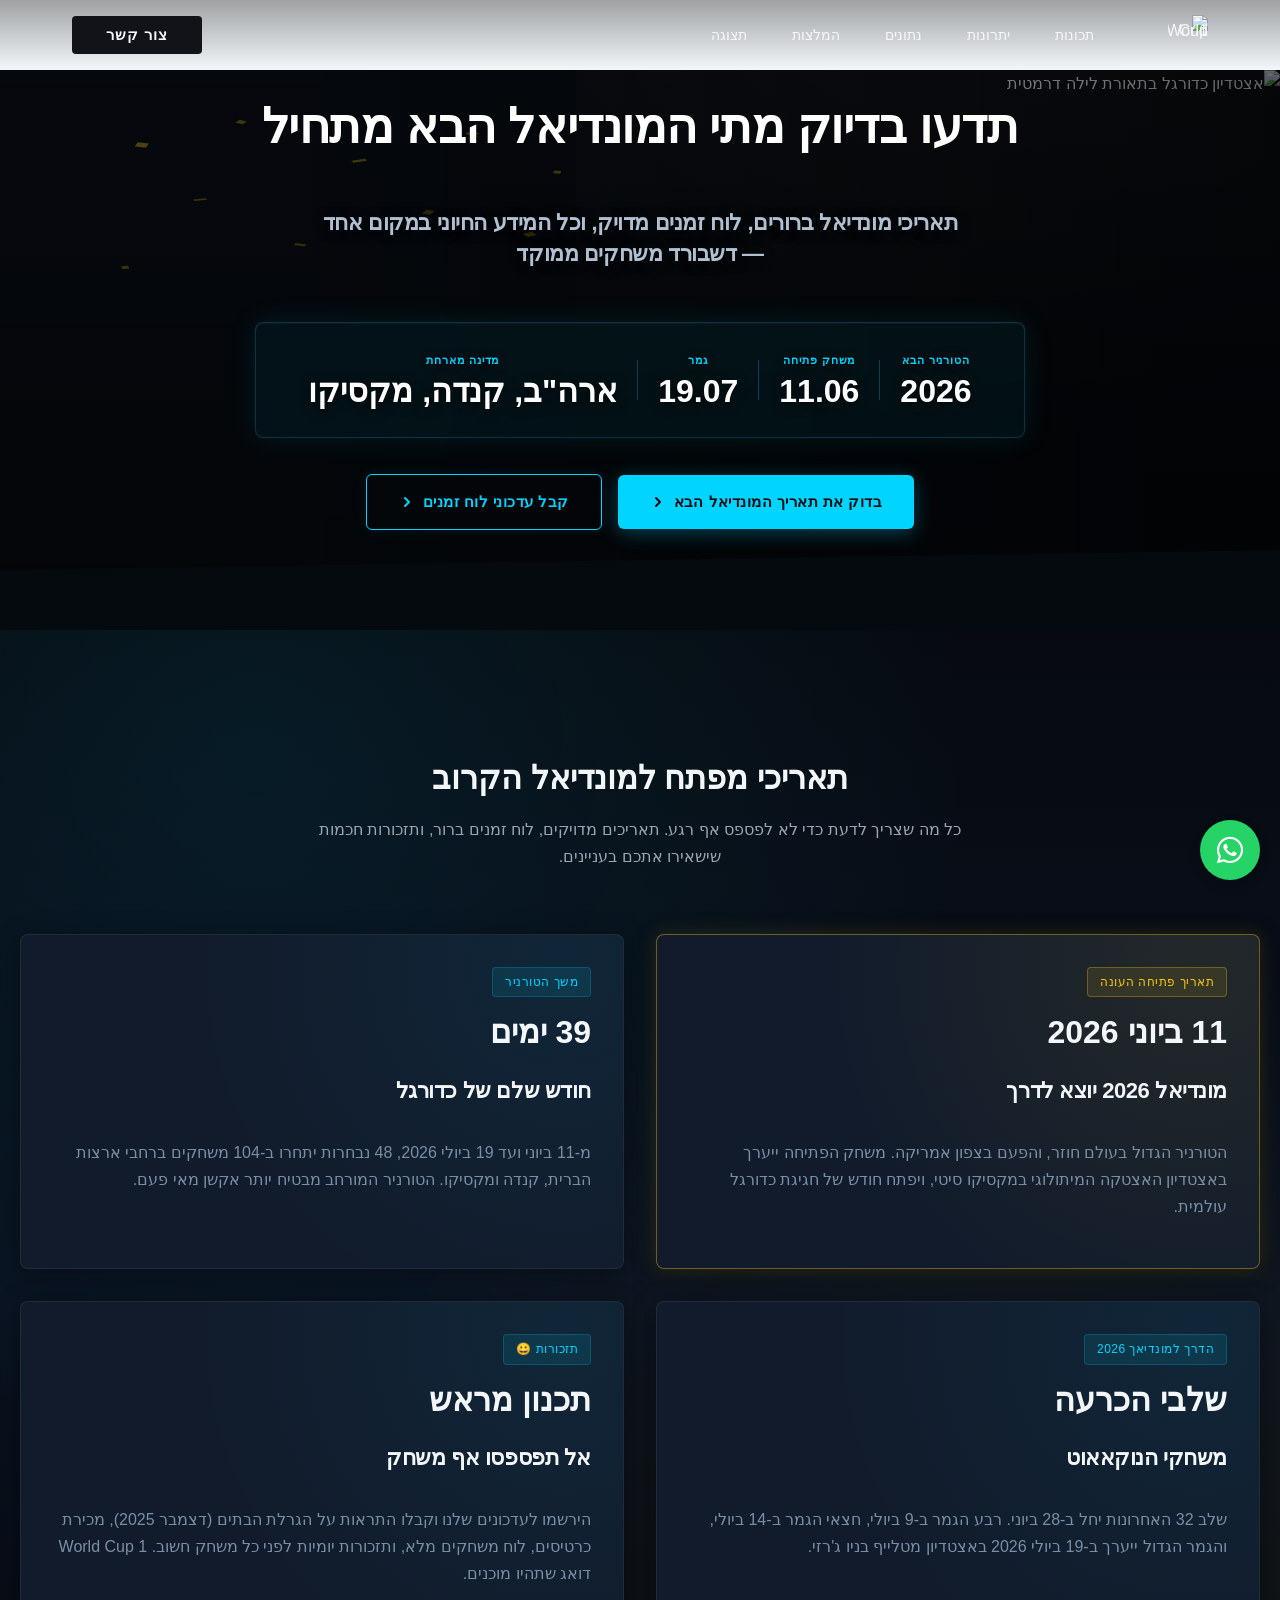
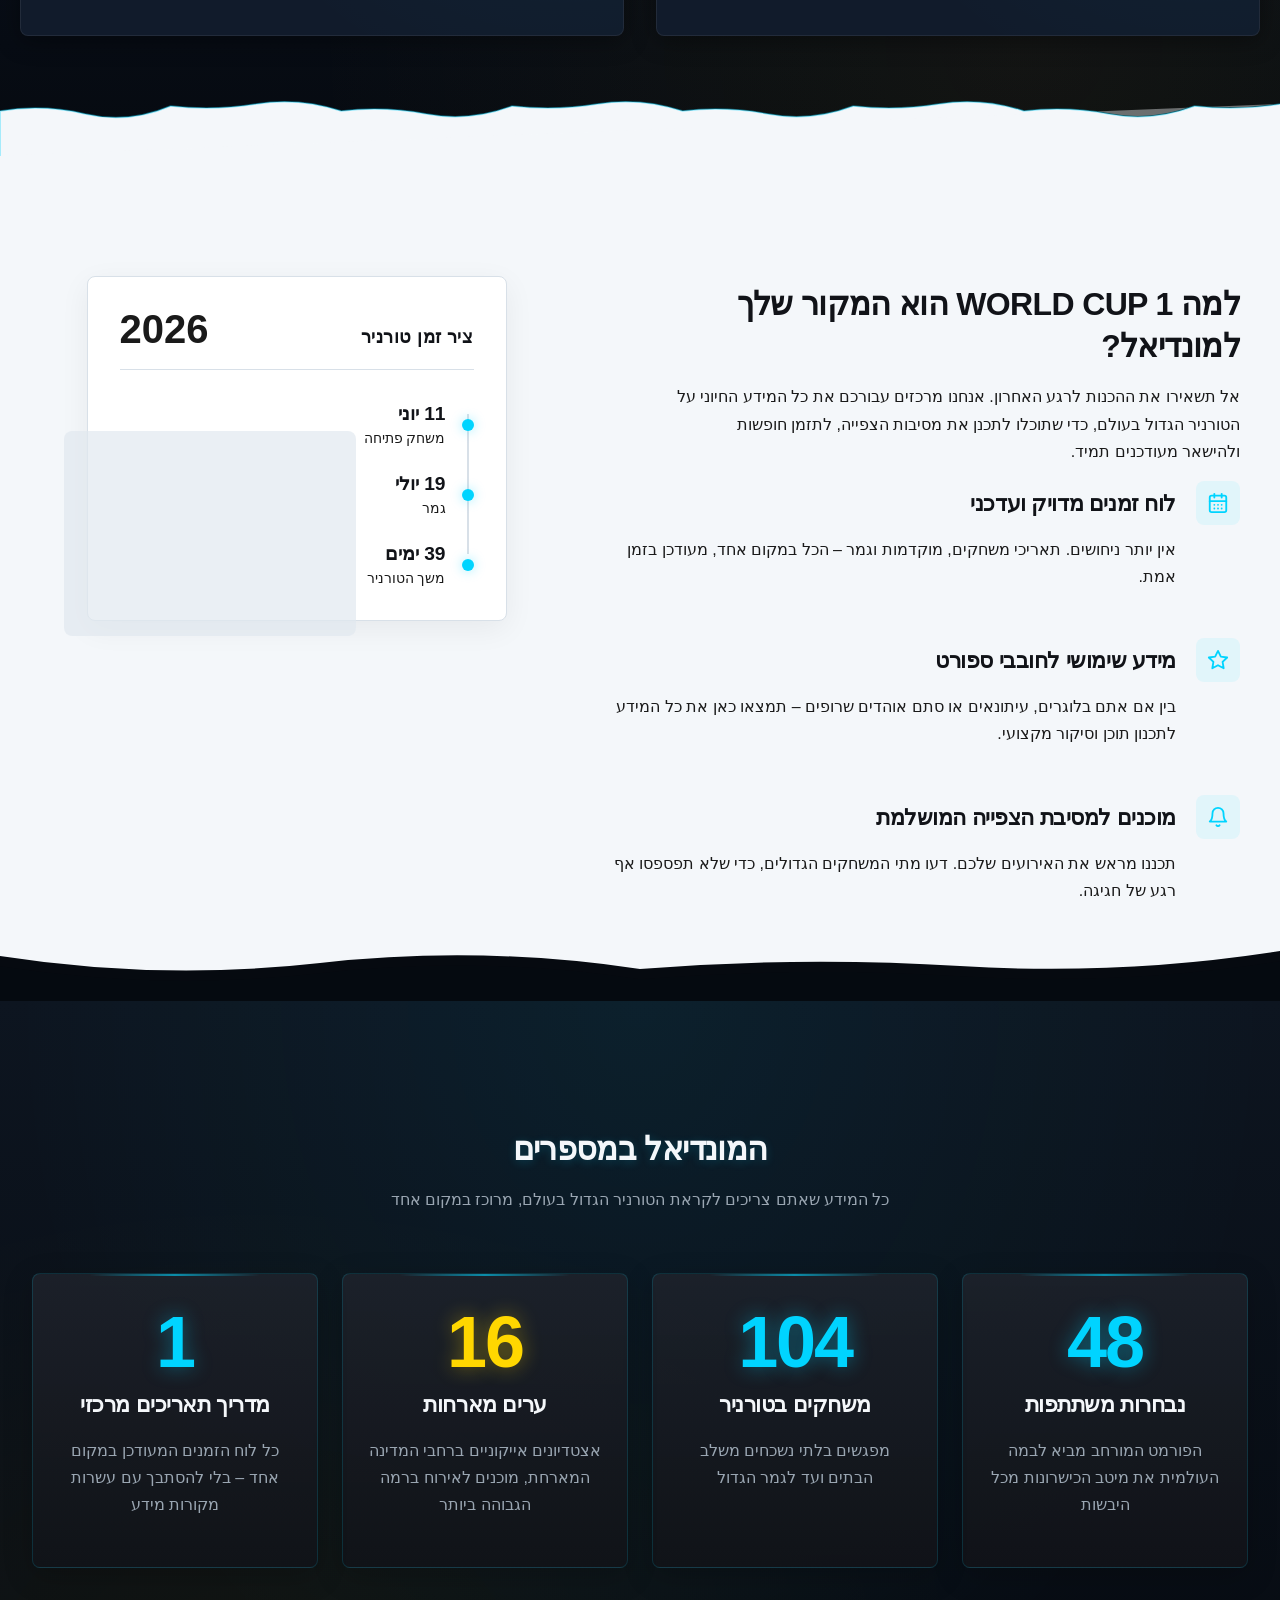
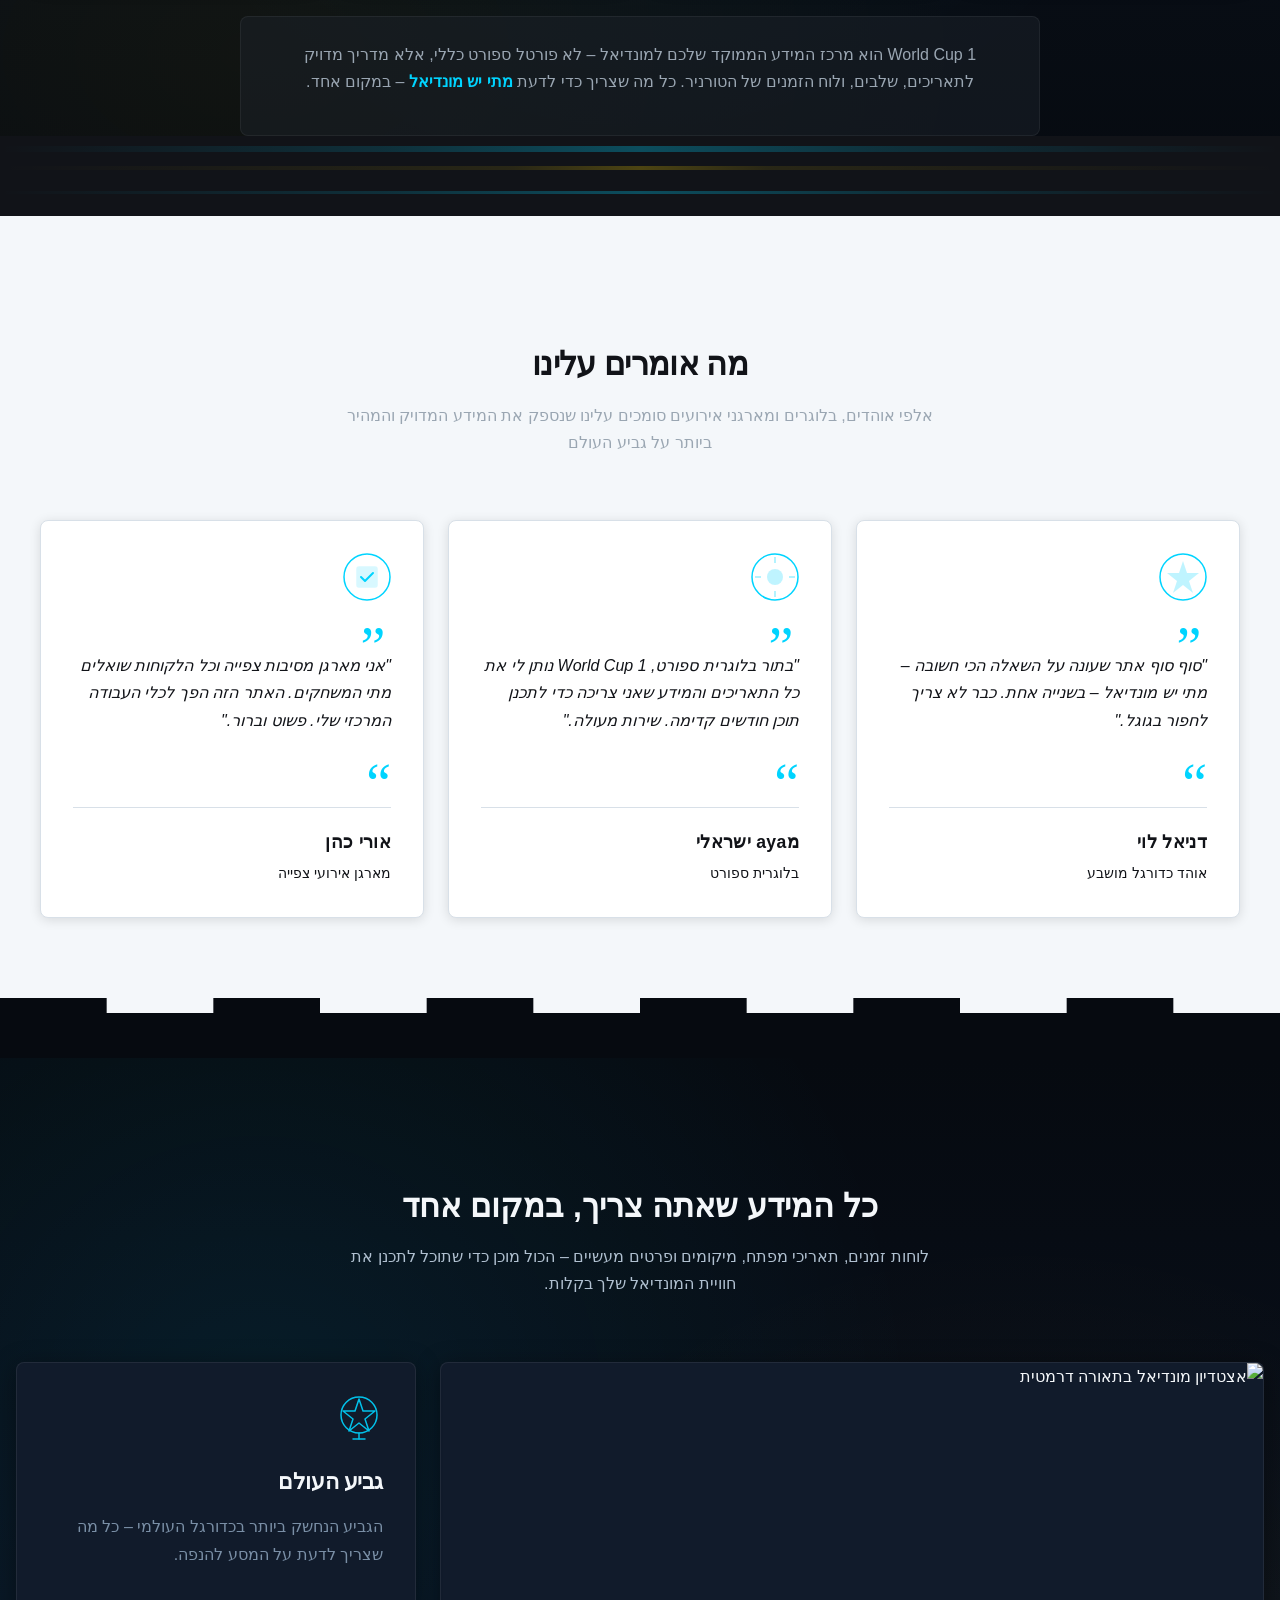
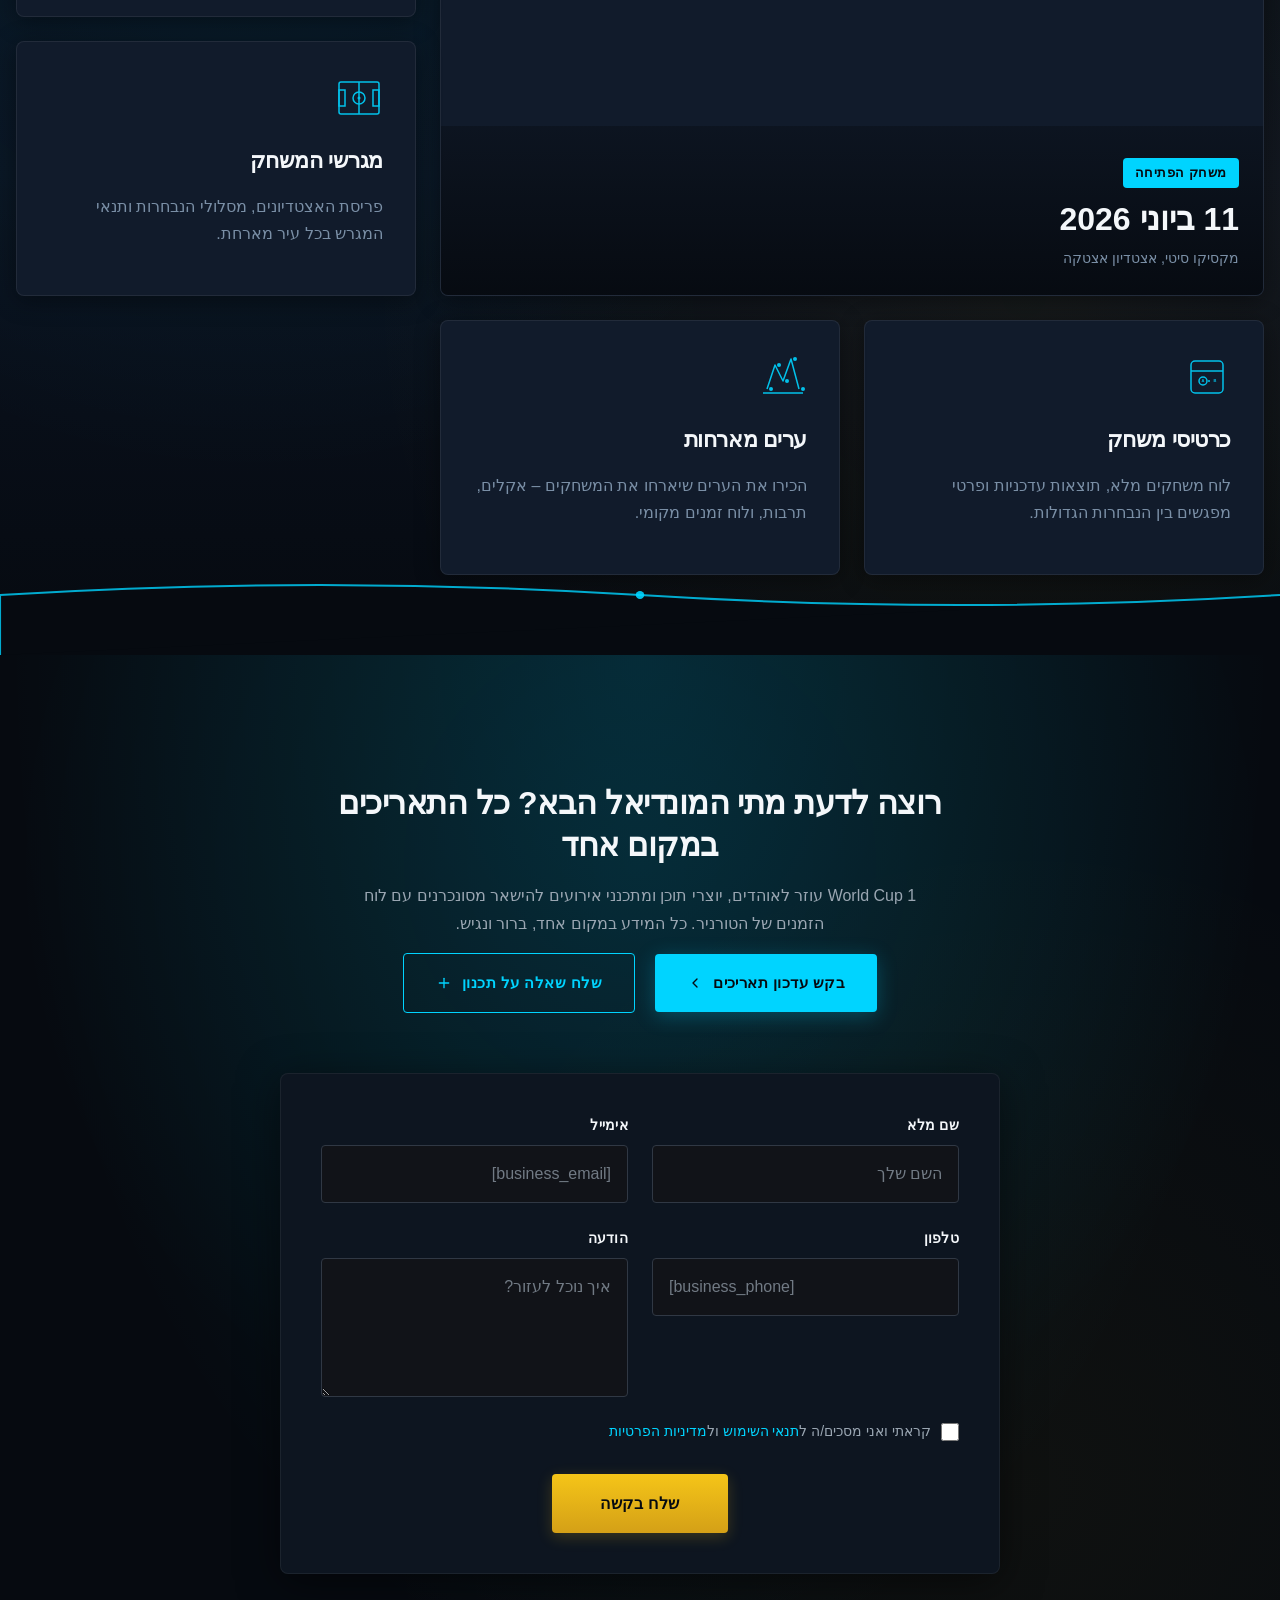
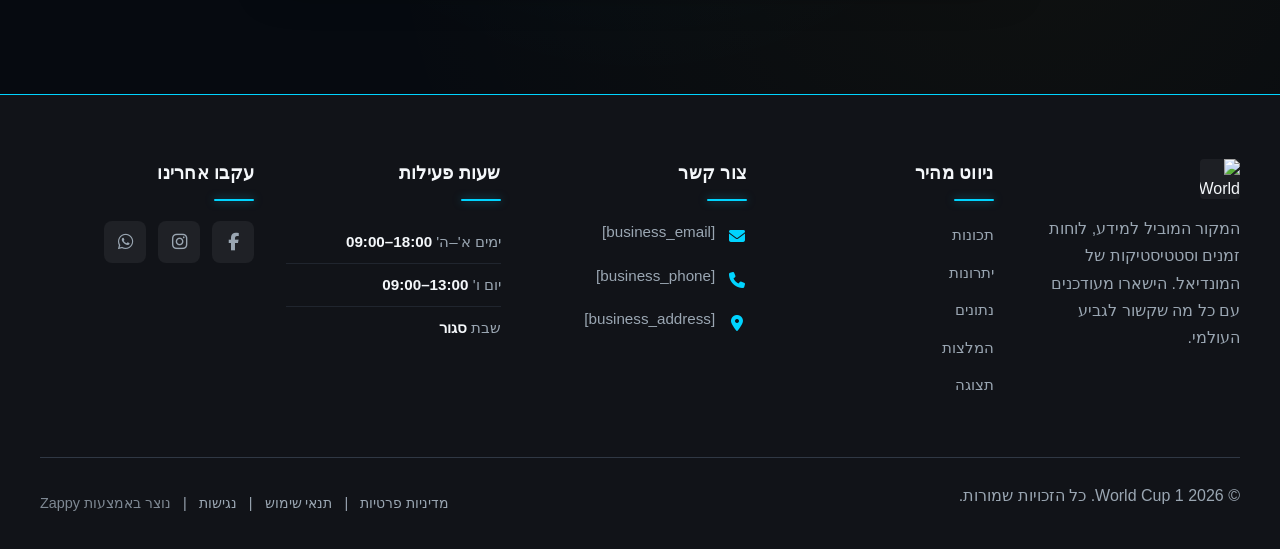
==== commit 8d827c11: "Incremental sync: 1 page(s) — text_edit" ====
--- a/public/index.html
+++ b/public/index.html
@@ -1 +1 @@
-<!doctype html><html dir="rtl" lang="he"><head><meta charset="UTF-8"><meta content="width=device-width,initial-scale=1" name="viewport"><meta content="index, follow" name="robots"><title>גלו מתי המונדיאל הבא מתחיל — World Cup 1</title><meta content="כל המידע על גביע העולם בכדורגל במקום אחד: לוח זמנים מלא, תאריכי משחקים וחדשות חמות. היכנסו עכשיו ותכננו את ימי השידור שלכם בלי לפספס אף בעיטה!" name="description"><meta content="world cup 1 16, all sports information, לוח זמנים מונדיאל, תאריכי גביע העולם, חדשות כדורגל" name="keywords"><link href="/assets/favicon.ico" rel="icon" type="image/x-icon"><link href="/assets/favicon-16x16.png" rel="icon" type="image/png" sizes="16x16"><link href="/assets/favicon-32x32.png" rel="icon" type="image/png" sizes="32x32"><link href="/assets/favicon-48x48.png" rel="icon" type="image/png" sizes="48x48"><link href="/assets/favicon-192x192.png" rel="icon" type="image/png" sizes="192x192"><link href="/assets/favicon-512x512.png" rel="icon" type="image/png" sizes="512x512"><link href="/assets/apple-touch-icon.png" rel="apple-touch-icon"><script>!function(){"use strict";var t="095b003d-290b-4ac4-b0af-0dc9edc19b34",e="https://api.zappy5.com/api/analytics/track",a=18e5,n=2592e6,o=!0,i=!0,r=!0;var s=function(){var e="zappy_visitor_"+t,a=null;try{if(a=localStorage.getItem(e)){var o=JSON.parse(a),i=Date.now();if(i-o.created<n)return o.lastSeen=i,localStorage.setItem(e,JSON.stringify(o)),o.id}}catch(t){console.warn("Zappy Analytics: LocalStorage not available")}var r="zv_"+Date.now()+"_"+Math.random().toString(36).substr(2,9);try{localStorage.setItem(e,JSON.stringify({id:r,created:Date.now(),lastSeen:Date.now()}))}catch(t){}return r}(),c=function(){var e="zappy_session_"+t,n=null;try{if(n=sessionStorage.getItem(e)){var o=JSON.parse(n),i=Date.now();if(i-o.timestamp<a)return o.timestamp=i,sessionStorage.setItem(e,JSON.stringify(o)),o.id}}catch(t){console.warn("Zappy Analytics: SessionStorage not available")}var r="zs_"+Date.now()+"_"+Math.random().toString(36).substr(2,9);try{sessionStorage.setItem(e,JSON.stringify({id:r,timestamp:Date.now()}))}catch(t){}return r}();function l(a,n){n=n||{};var o={website_id:t,event_type:a,page_path:window.location.pathname,referrer:document.referrer||"direct",visitor_id:s,session_id:c,metadata:n};if(navigator.sendBeacon){var i=new Blob([JSON.stringify(o)],{type:"application/json"});navigator.sendBeacon(e,i)}else fetch(e,{method:"POST",headers:{"Content-Type":"application/json"},body:JSON.stringify(o),keepalive:!0}).catch(function(t){console.warn("Zappy Analytics: Failed to track event",t)})}o&&l("pageview",{title:document.title,url:window.location.href}),i&&document.addEventListener("click",function(t){var e=t.target;if("BUTTON"===e.tagName||e.closest("button")){var a="BUTTON"===e.tagName?e:e.closest("button");l("click",{element:"button",text:a.textContent.trim().substring(0,100),id:a.id||null,class:a.className||null})}else if("A"===e.tagName||e.closest("a")){var n="A"===e.tagName?e:e.closest("a");l("navigation",{element:"link",text:n.textContent.trim().substring(0,100),href:n.href,external:n.hostname!==window.location.hostname})}},!0),r&&document.addEventListener("submit",function(t){var e=t.target;l("form_submit",{form_id:e.id||null,form_name:e.name||null,form_action:e.action||null,form_method:e.method||"GET"})},!0);var d=Date.now();window.addEventListener("beforeunload",function(){l("page_unload",{time_on_page:Math.floor((Date.now()-d)/1e3),page_path:window.location.pathname})}),window.zappyAnalytics={track:l,getVisitorId:function(){return s},getSessionId:function(){return c}}}()</script><meta content="גלו מתי המונדיאל הבא מתחיל — World Cup 1" property="og:title"><meta content="כל המידע על גביע העולם בכדורגל במקום אחד: לוח זמנים מלא, תאריכי משחקים וחדשות חמות. היכנסו עכשיו ותכננו את ימי השידור שלכם בלי לפספס אף בעיטה!" property="og:description"><meta content="summary_large_image" name="twitter:card"><meta content="גלו מתי המונדיאל הבא מתחיל — World Cup 1" name="twitter:title"><meta content="כל המידע על גביע העולם בכדורגל במקום אחד: לוח זמנים מלא, תאריכי משחקים וחדשות חמות. היכנסו עכשיו ותכננו את ימי השידור שלכם בלי לפספס אף בעיטה!" name="twitter:description"><script type="application/ld+json">{"@context":"https://schema.org","@graph":[{"@type":"Organization","@id":"https://world-cup-1.zappy5.app#organization","name":"World Cup 1","url":"https://world-cup-1.zappy5.app","description":"A sports information website focused on the FIFA World Cup, providing schedules, dates, and related information for football fans who want to know when the next World Cup takes place."},{"@type":"WebSite","@id":"https://world-cup-1.zappy5.app#website","url":"https://world-cup-1.zappy5.app","name":"World Cup 1","publisher":{"@id":"https://world-cup-1.zappy5.app#organization"}},{"@type":"ContactPage","@id":"https://world-cup-1.zappy5.app#contactpage","url":"https://world-cup-1.zappy5.app","name":"גלו מתי המונדיאל הבא מתחיל — World Cup 1","mainEntity":{"@id":"https://world-cup-1.zappy5.app#organization"},"potentialAction":{"@type":"CommunicateAction","target":{"@type":"EntryPoint","urlTemplate":"https://world-cup-1.zappy5.app/api/email/contact-form","actionPlatform":["http/method=POST"],"contentType":"application/json"},"instrument":[{"@type":"PropertyValue","name":"name","propertyID":"text","valueRequired":true,"description":"השם שלך"},{"@type":"PropertyValue","name":"email","propertyID":"email","valueRequired":true,"description":"[business_email]"},{"@type":"PropertyValue","name":"phone","propertyID":"tel","valueRequired":true,"description":"[business_phone]"},{"@type":"PropertyValue","name":"message","propertyID":"textarea","valueRequired":true,"description":"איך נוכל לעזור?"},{"@type":"PropertyValue","name":"privacy_consent","propertyID":"checkbox","valueRequired":true}]}}]}</script><meta content="website" property="og:type"><meta content="he_IL" property="og:locale"><style>.skip-link{position:absolute;top:0;left:0;transform:translateY(-200%);padding:12px 18px;background:var(--bg-dark,#1a1a1a);color:var(--text-light,#fff);font-weight:600;border-radius:0 0 8px 0;z-index:10000}.skip-link:focus{transform:none;outline:2px solid var(--ring,#fff);outline-offset:2px}:focus-visible{outline:2px solid var(--ring,currentColor);outline-offset:3px}</style><link href="/assets/favicon.ico" rel="icon" type="image/x-icon"><link href="/assets/favicon-16x16.png" rel="icon" type="image/png" sizes="16x16"><link href="/assets/favicon-32x32.png" rel="icon" type="image/png" sizes="32x32"><link href="/assets/favicon-48x48.png" rel="icon" type="image/png" sizes="48x48"><link href="/assets/favicon-192x192.png" rel="icon" type="image/png" sizes="192x192"><link href="/assets/favicon-512x512.png" rel="icon" type="image/png" sizes="512x512"><link href="/assets/apple-touch-icon.png" rel="apple-touch-icon"><link href="https://cdn.jsdelivr.net/npm/vanilla-cookieconsent@3/dist/cookieconsent.css" rel="stylesheet"><style id="zappy-critical-above-fold-css">html{box-sizing:border-box;-webkit-text-size-adjust:100%}*,::after,::before{box-sizing:inherit}body{margin:0;min-width:320px;overflow-x:clip}img,svg,video{max-width:100%;height:auto}main{display:block}.container{width:min(100% - 32px,1200px);margin-inline:auto}.navbar,header .navbar,header[role=banner],nav.navbar{position:relative;z-index:1000;width:100%}.nav-container,.navbar .container{display:flex;align-items:center;justify-content:space-between;min-height:64px}.logo,.logo-link img{display:block;width:35px;height:35px;object-fit:contain}#navMenu,.nav-menu{list-style:none}.fa,.fa-brands,.fa-regular,.fa-solid,.fab,.far,.fas{display:inline-block;min-width:1em;text-align:center}html:not(#zappy-noop) .navbar:has(.nav-ecommerce-icons)>.phone-header-btn,html:not(#zappy-noop)[data-zappy-site-type=ecommerce] .phone-header-btn{display:none!important;visibility:hidden!important;width:0!important;height:0!important;pointer-events:none!important}.hero-section,.index-hero-section,section[class*=hero]{position:relative;overflow:hidden;min-height:560px}.hero-bg-image,.hero-bg-wrapper,section[class*=hero] [class*=hero-bg]{position:absolute;inset:0;width:100%;height:100%}.hero-bg-image img,.hero-bg-wrapper img,section[class*=hero] [data-hero-bg],section[class*=hero] img[data-hero-background=true]{width:100%!important;height:100%!important;object-fit:cover!important;display:block}.hero-content,section[class*=hero] .container{position:relative;z-index:2}@media(max-width:768px){:root{--header-height:72px;--total-header-height:72px;--zappy-mobile-menu-top:72px}html[data-zappy-site-type=ecommerce] body{padding-top:var(--total-header-height,72px)}html[data-zappy-site-type=ecommerce] body>.navbar:not(.zappy-catalog-menu),html[data-zappy-site-type=ecommerce] body>nav.navbar{position:fixed!important;top:0;left:0;right:0;z-index:100000;width:100%;margin-bottom:0}.zappy-catalog-menu{position:fixed;top:var(--header-height,72px);left:0;right:0;z-index:99999}.nav-container,.navbar .container{min-height:60px}#navMenu,.nav-menu{max-width:100vw;overflow-x:hidden}.hero-section,.index-hero-section,section[class*=hero]{min-height:100svh}.hero-bg-image,.hero-bg-wrapper,.hero-scrim{min-height:100svh}}</style><link href="/styles.css" rel="preload" as="style"><link href="/styles.css" rel="stylesheet" media="print" onload='this.media="all"'><noscript><link href="/styles.css" rel="stylesheet"></noscript><script>window.ZAPPY_WEBSITE_ID="095b003d-290b-4ac4-b0af-0dc9edc19b34",window.ZAPPY_API_BASE="https://api.zappy5.com"</script><link href="/assets/site-index-hero-image-1.webp" rel="preload" as="image" fetchpriority="high"><style id="zappy-dropdown-submenu-styles">#navMenu li:has(.sub-menu),.nav-menu li:has(.sub-menu),.navbar li:has(.sub-menu),nav li:has(.sub-menu){position:relative}#navMenu .sub-menu,.nav-menu .sub-menu,.navbar .sub-menu,nav .sub-menu{display:block!important;position:absolute!important;top:100%;left:0;min-width:220px;background:#fff;border-radius:8px;box-shadow:0 8px 25px rgba(0,0,0,.15);padding:8px 0;opacity:0;visibility:hidden;transform:translateY(10px);transition:all .3s ease;z-index:1000;list-style:none;pointer-events:none}#navMenu li:hover>.sub-menu,.nav-menu li:hover>.sub-menu,.navbar li:hover>.sub-menu,nav li:hover>.sub-menu{opacity:1!important;visibility:visible!important;transform:translateY(0)!important;pointer-events:auto!important}.sub-menu li{list-style:none;margin:0;padding:0}.sub-menu a{display:block!important;padding:10px 16px!important;color:var(--text-dark,#333)!important;font-weight:500;text-decoration:none;white-space:nowrap;transition:background-color .2s}.sub-menu .zappy-nav-child>a{padding-left:28px!important;font-size:.9em!important;opacity:.85!important}[dir=rtl] .sub-menu .zappy-nav-child>a,html[lang=ar] .sub-menu .zappy-nav-child>a,html[lang=he] .sub-menu .zappy-nav-child>a{padding-left:10px!important;padding-right:28px!important}.sub-menu .zappy-nav-parent>a{font-weight:600!important}.sub-menu a:hover{background-color:#f5f5f5}[dir=rtl] .nav-menu .sub-menu,[dir=rtl] .navbar .sub-menu,[dir=rtl] nav .sub-menu,html[lang=ar] .nav-menu .sub-menu,html[lang=ar] .navbar .sub-menu,html[lang=ar] nav .sub-menu,html[lang=he] .nav-menu .sub-menu,html[lang=he] .navbar .sub-menu,html[lang=he] nav .sub-menu{left:auto!important;right:0!important}.sub-menu:empty,.sub-menu:not(:has(li)):not(:has(> a)),.sub-menu:not(:has(li:not(.zappy-hidden-menu-item))):not(:has(> a)){display:none!important;opacity:0!important;visibility:hidden!important;pointer-events:none!important}li:has(.menu-group-title):hover>.sub-menu{opacity:1!important;visibility:visible!important;transform:translateY(0)!important;pointer-events:auto!important}#navMenu>li>.menu-group-title,.nav-menu>li>.menu-group-title{display:inline-block;padding:.5rem 1rem;cursor:default;user-select:none}@media (max-width:768px){#navMenu .sub-menu,.nav-menu .sub-menu,.navbar .sub-menu,nav .sub-menu{position:static!important;transform:none!important;box-shadow:none!important;background:0 0!important;max-height:0;overflow:hidden;opacity:0;visibility:hidden;transition:max-height .3s ease,opacity .3s ease;padding:0!important;border-radius:0!important}#navMenu .sub-menu.mobile-expanded,.nav-menu .sub-menu.mobile-expanded,.navbar .sub-menu.mobile-expanded{max-height:none!important;overflow-y:visible!important;opacity:1!important;visibility:visible!important;padding:8px 0 8px 16px!important}[dir=rtl] .sub-menu.mobile-expanded,html[lang=he] .sub-menu.mobile-expanded{padding:8px 16px 8px 0!important}#navMenu li:hover>.sub-menu,.nav-menu li:hover>.sub-menu,.navbar li:hover>.sub-menu,nav li:hover>.sub-menu{opacity:0;visibility:hidden;pointer-events:none}#navMenu li>.sub-menu.mobile-expanded,.nav-menu li>.sub-menu.mobile-expanded,.navbar li>.sub-menu.mobile-expanded,nav li>.sub-menu.mobile-expanded{opacity:1!important;visibility:visible!important;pointer-events:auto!important}#navMenu li:has(.sub-menu),.nav-menu li:has(.sub-menu),.navbar li:has(.sub-menu),nav li:has(.sub-menu){display:flex!important;flex-wrap:wrap!important;align-items:center!important;position:relative!important;min-height:44px!important}#navMenu li:has(.sub-menu)>a,.nav-menu li:has(.sub-menu)>a,.navbar li:has(.sub-menu)>a,nav li:has(.sub-menu)>a{flex:1!important;min-width:0!important}#navMenu li:has(.sub-menu)>.menu-group-title,.nav-menu li:has(.sub-menu)>.menu-group-title,.navbar li:has(.sub-menu)>.menu-group-title,nav li:has(.sub-menu)>.menu-group-title{flex:1!important;min-width:0!important;padding:0!important;line-height:inherit!important}#navMenu li:has(.sub-menu)>.sub-menu,.nav-menu li:has(.sub-menu)>.sub-menu,.navbar li:has(.sub-menu)>.sub-menu,nav li:has(.sub-menu)>.sub-menu{flex-basis:100%!important;width:100%!important}#navMenu li:has(.sub-menu)>a [class*=arrow],#navMenu li:has(.sub-menu)>a [class*=chevron],.nav-menu li:has(.sub-menu)>a .fa-angle-down,.nav-menu li:has(.sub-menu)>a .fa-chevron-down,.nav-menu li:has(.sub-menu)>a [class*=arrow],.nav-menu li:has(.sub-menu)>a [class*=chevron],nav li:has(.sub-menu)>a [class*=arrow],nav li:has(.sub-menu)>a [class*=chevron]{display:none!important;visibility:hidden!important}.mobile-submenu-toggle{display:flex!important;align-items:center!important;justify-content:center!important;width:44px!important;height:auto!important;background:0 0!important;border:none!important;cursor:pointer!important;color:var(--text-light)!important;position:static!important;flex-shrink:0!important;align-self:stretch!important;z-index:2!important;padding:0!important;margin:0!important}.mobile-submenu-toggle::after{content:''!important;width:0!important;height:0!important;border-left:6px solid transparent!important;border-right:6px solid transparent!important;border-top:7px solid currentColor!important;transition:transform .3s ease!important}.mobile-submenu-toggle.expanded::after{transform:rotate(180deg)!important}.sub-menu a{padding:10px 0!important;display:block!important;color:var(--text-light)!important;white-space:normal!important}.sub-menu .zappy-nav-child>a{padding-left:28px!important;font-size:.9em!important;opacity:.85!important}[dir=rtl] .sub-menu .zappy-nav-child>a,html[lang=ar] .sub-menu .zappy-nav-child>a,html[lang=he] .sub-menu .zappy-nav-child>a{padding-left:0!important;padding-right:28px!important}.sub-menu .zappy-nav-parent>a{font-weight:600!important}#navMenu.active,.nav-menu.active{max-width:100vw!important;overflow-x:hidden!important;box-sizing:border-box!important}.navbar .sub-menu li a,.zappy-products-dropdown .sub-menu a,nav.navbar .sub-menu li a{color:var(--text-light)!important}}@media (min-width:769px){.mobile-submenu-toggle{display:none!important}}</style><style id="zappy-widget-visibility">html[dir=rtl] .whatsapp-float{right:20px!important;left:auto!important}html:not([dir]) .whatsapp-float,html[dir=ltr] .whatsapp-float{left:20px!important;right:auto!important}html[dir=rtl] #mic-access-tool-general-button,html[dir=rtl] #mic-init-access-tool #mic-access-tool-general-button,html[dir=rtl] #mic-init-access-tool .mic-access-tool-general-button,html[dir=rtl] ._access-icon,html[dir=rtl] .mic-access-tool-general-button{left:20px!important;right:auto!important}html:not([dir]) #mic-access-tool-general-button,html:not([dir]) #mic-init-access-tool #mic-access-tool-general-button,html:not([dir]) #mic-init-access-tool .mic-access-tool-general-button,html:not([dir]) ._access-icon,html:not([dir]) .mic-access-tool-general-button,html[dir=ltr] #mic-access-tool-general-button,html[dir=ltr] #mic-init-access-tool #mic-access-tool-general-button,html[dir=ltr] #mic-init-access-tool .mic-access-tool-general-button,html[dir=ltr] ._access-icon,html[dir=ltr] .mic-access-tool-general-button{right:20px!important;left:auto!important}@media (max-width:768px){.whatsapp-float{display:flex!important}}@media (min-width:769px){.whatsapp-float{display:flex!important}}@media (max-width:768px){#mic-access-tool-general-button,#mic-init-access-tool #mic-access-tool-general-button,#mic-init-access-tool .mic-access-tool-general-button,._access-icon,.mic-access-tool-general-button{display:flex!important;visibility:visible!important;opacity:1!important;pointer-events:auto!important}#mic-access-tool-box.opened-mic-access-tool,#mic-init-access-tool #mic-access-tool-box.opened-mic-access-tool,.mic-access-tool-box.opened-mic-access-tool{visibility:visible!important;opacity:1!important;pointer-events:auto!important}}@media (min-width:769px){#mic-access-tool-general-button,#mic-init-access-tool #mic-access-tool-general-button,#mic-init-access-tool .mic-access-tool-general-button,._access-icon,.mic-access-tool-general-button{display:flex!important;visibility:visible!important;opacity:1!important;pointer-events:auto!important}#mic-access-tool-box.opened-mic-access-tool,#mic-init-access-tool #mic-access-tool-box.opened-mic-access-tool,.mic-access-tool-box.opened-mic-access-tool{visibility:visible!important;opacity:1!important;pointer-events:auto!important}}</style></head><body><a href="#main" class="skip-link">דלג לתוכן הראשי</a><nav class="navbar" dir="rtl"><button class="mobile-toggle" aria-label="Menu" id="mobileToggle"><svg viewBox="0 0 24 24" fill="none" height="24" width="24" class="hamburger-icon"><path d="M3 12h18M3 6h18M3 18h18" stroke="currentColor" stroke-width="2" stroke-linecap="round"></path></svg> <svg viewBox="0 0 24 24" fill="none" height="24" width="24" class="close-icon" style="display:none"><path d="M18 6L6 18M6 6l12 12" stroke="currentColor" stroke-width="2" stroke-linecap="round"></path></svg></button> <button class="phone-header-btn" aria-label="Call" data-phone="[business_phone]"><svg viewBox="0 0 24 24" fill="currentColor" height="20" width="20"><path d="M22 16.92v3a2 2 0 0 1-2.18 2 19.79 19.79 0 0 1-8.63-3.07 19.5 19.5 0 0 1-6-6 19.79 19.79 0 0 1-3.07-8.67A2 2 0 0 1 4.11 2h3a2 2 0 0 1 2 1.72 12.84 12.84 0 0 0 .7 2.81 2 2 0 0 1-.45 2.11L8.09 9.91a16 16 0 0 0 6 6l1.27-1.27a2 2 0 0 1 2.11-.45 12.84 12.84 0 0 0 2.81.7A2 2 0 0 1 22 16.92z"></path></svg></button><div class="nav-container"><div class="nav-right-group"><div class="nav-brand"><a href="/" class="logo-link"><img alt="World Cup 1" decoding="async" height="35" src="/assets/site-----image-1.webp" width="35" class="logo"></a></div><ul class="nav-menu" id="navMenu"><li><a href="#features">תכונות</a></li><li><a href="#benefits">יתרונות</a></li><li><a href="#stats">נתונים</a></li><li><a href="#testimonials">המלצות</a></li><li><a href="#showcase">תצוגה</a></li><li class="mobile-contact-link nav-cta-mobile-item"><a href="#cta" class="nav-cta-btn">צור קשר</a></li></ul></div><div class="nav-cta-container"><a href="#cta" class="nav-cta-btn">צור קשר</a></div></div></nav><script>window.addEventListener("load",function(){const e=document.querySelector(".navbar, nav, header");if(!e)return void console.log("[Navbar] Navbar element not found");let t=document.getElementById("mobileToggle")||document.querySelector(".mobile-toggle")||document.querySelector(".hamburger")||document.querySelector(".hamburger-menu")||document.querySelector(".menu-toggle")||document.querySelector(".burger-menu")||document.querySelector('[aria-label="Menu"]')||document.querySelector('[aria-label="תפריט"]');const o=document.querySelector(".phone-header-btn"),n=window.getComputedStyle(e);let r=n.backgroundColor;if(console.log("[Navbar] Initial navbar background:",r),"transparent"===r||"rgba(0, 0, 0, 0)"===r||r.startsWith("rgba")&&r.includes(", 0)")){const e=n.backgroundImage;if(e&&"none"!==e)console.log("[Navbar] Navbar has background image/gradient, using dark text"),r="rgb(240, 240, 240)";else{const e=window.getComputedStyle(document.body).backgroundColor;console.log("[Navbar] Navbar transparent, using body background:",e),r=e}}const a=r.match(/\d+/g);if(a&&a.length>=3){const e=(.299*parseInt(a[0])+.587*parseInt(a[1])+.114*parseInt(a[2]))/255;console.log("[Navbar] Mobile button colors preserved from Claude CSS (luminance:",e.toFixed(2)+")");const n=document.createElement("style");n.id="zappy-mobile-nav-fix";document.documentElement.lang;document.documentElement.dir,n.textContent='\n        /* Hide mobile buttons on desktop, show only on mobile */\n        @media (min-width: 769px) {\n          .mobile-toggle,\n          .phone-header-btn {\n            display: none !important;\n          }\n        }\n        \n        /* Show and position mobile buttons correctly on mobile */\n        @media (max-width: 768px) {\n          .navbar,\n          nav.navbar {\n            min-height: 70px !important;\n          }\n\n          .mobile-toggle,\n          .phone-header-btn {\n            position: absolute !important;\n            top: 0 !important;\n            bottom: 0 !important;\n            margin-top: auto !important;\n            margin-bottom: auto !important;\n            transform: none !important;\n            z-index: 1001 !important;\n            display: flex !important;\n            align-items: center !important;\n            justify-content: center !important;\n            width: 36px !important;\n            height: 36px !important;\n            border-radius: 50% !important;\n            border: none !important;\n            cursor: pointer !important;\n            padding: 6px !important;\n            background: none !important;\n            color: var(--nav-text, var(--text-light)) !important;\n            touch-action: manipulation !important;\n            -webkit-tap-highlight-color: transparent !important;\n          }\n\n          html[data-zappy-site-type="ecommerce"] .phone-header-btn,\n          body[data-zappy-site-type="ecommerce"] .phone-header-btn,\n          html[data-zappy-site-type="ecommerce"] header .phone-header-btn,\n          html[data-zappy-site-type="ecommerce"] nav .phone-header-btn {\n            display: none !important;\n            visibility: hidden !important;\n            width: 0 !important;\n            height: 0 !important;\n            min-width: 0 !important;\n            overflow: hidden !important;\n          }\n          \n          /* LTR positioning (default): hamburger LEFT, phone RIGHT */\n          html:not([dir="rtl"]):not([lang="he"]):not([lang="ar"]) .mobile-toggle,\n          html[dir="ltr"] .mobile-toggle {\n            left: 12px !important;\n            right: auto !important;\n          }\n          html:not([dir="rtl"]):not([lang="he"]):not([lang="ar"]) .phone-header-btn,\n          html[dir="ltr"] .phone-header-btn {\n            right: 12px !important;\n            left: auto !important;\n          }\n          \n          /* RTL positioning: hamburger RIGHT, phone LEFT */\n          html[dir="rtl"] .mobile-toggle,\n          html[lang="he"] .mobile-toggle,\n          html[lang="ar"] .mobile-toggle {\n            right: 12px !important;\n            left: auto !important;\n          }\n          html[dir="rtl"] .phone-header-btn,\n          html[lang="he"] .phone-header-btn,\n          html[lang="ar"] .phone-header-btn {\n            left: 12px !important;\n            right: auto !important;\n          }\n          \n          /* CRITICAL: Ensure nav-container has min-height on mobile */\n          /* All children are positioned absolutely/fixed on mobile, so height:auto collapses to 0 */\n          .nav-container {\n            min-height: 70px !important;\n            position: relative !important;\n          }\n          \n          /* Ensure SVG icons are properly sized and inherit color */\n          .mobile-toggle svg,\n          .phone-header-btn svg {\n            width: 24px !important;\n            height: 24px !important;\n            /* Don\'t force display - let JavaScript control hamburger/close toggle */\n          }\n          \n          /* Reset nav-cta-container on mobile - remove desktop box-shadow/padding */\n          /* that creates a visible ghost box when CTA button is hidden */\n          .nav-cta-container {\n            box-shadow: none !important;\n            padding: 0 !important;\n          }\n          \n          /* Hide nav-cta-container entirely on mobile when there\'s no lang-switcher */\n          /* (only the CTA button is inside, and it\'s hidden on mobile) */\n          .nav-cta-container:not(:has(.lang-switcher)) {\n            display: none !important;\n          }\n          \n          /* CRITICAL: Prevent hero image fade gradient from bleeding over headline text */\n          /* The .image-fade-gradient has bottom: -30px (extends below parent) */\n          /* On mobile stacked layout, this overlaps the h1 text below the image */\n          .hero-image-column {\n            overflow: hidden !important;\n          }\n          .image-fade-gradient {\n            bottom: 0 !important;\n          }\n          \n          /* Hide desktop language switcher on mobile - hamburger menu handles it */\n          /* High specificity to override stored CSS */\n          .lang-switcher,\n          .nav-cta-container .lang-switcher,\n          .nav-container .lang-switcher,\n          .navbar .lang-switcher,\n          .navbar .nav-cta-container .lang-switcher {\n            display: none !important;\n          }\n        }\n      ';const r=document.getElementById("zappy-mobile-nav-fix");r&&r.remove(),document.head.appendChild(n),console.log("[Navbar] Critical CSS injected for mobile nav positioning");const i=window.innerWidth<=768;if(t){const e=t.querySelector(".hamburger-icon"),o=t.querySelector(".close-icon");e&&(e.style.setProperty("width","24px","important"),e.style.setProperty("height","24px","important"),e.style.setProperty("display","block","important")),o&&(o.style.setProperty("width","24px","important"),o.style.setProperty("height","24px","important"),o.style.setProperty("display","none","important")),i?(t.style.setProperty("position","absolute","important"),t.style.setProperty("top","0","important"),t.style.setProperty("bottom","0","important"),t.style.setProperty("margin-top","auto","important"),t.style.setProperty("margin-bottom","auto","important"),t.style.setProperty("transform","none","important"),t.style.setProperty("z-index","1001","important"),t.style.removeProperty("left"),t.style.removeProperty("right"),console.log("[Navbar] Mobile toggle positioning applied (mobile viewport)")):(t.style.removeProperty("position"),t.style.removeProperty("top"),t.style.removeProperty("transform"),t.style.removeProperty("z-index"),t.style.removeProperty("left"),t.style.removeProperty("right"),console.log("[Navbar] Desktop viewport - cleared mobile toggle inline positioning"))}if(o){const e=o.querySelector("svg");e&&(e.style.width="24px",e.style.height="24px",e.setAttribute("width","24"),e.setAttribute("height","24")),i?(o.style.setProperty("position","absolute","important"),o.style.setProperty("top","0","important"),o.style.setProperty("bottom","0","important"),o.style.setProperty("margin-top","auto","important"),o.style.setProperty("margin-bottom","auto","important"),o.style.setProperty("transform","none","important"),o.style.setProperty("z-index","1001","important"),o.style.removeProperty("left"),o.style.removeProperty("right"),console.log("[Navbar] Phone button positioning applied (mobile viewport)")):(o.style.removeProperty("position"),o.style.removeProperty("top"),o.style.removeProperty("transform"),o.style.removeProperty("z-index"),o.style.removeProperty("left"),o.style.removeProperty("right"),console.log("[Navbar] Desktop viewport - cleared phone button inline positioning"))}}else console.log("[Navbar] Could not parse background color:",r);t=document.getElementById("mobileToggle")||document.querySelector(".mobile-toggle")||document.querySelector(".hamburger")||document.querySelector(".hamburger-menu")||document.querySelector(".menu-toggle")||document.querySelector(".burger-menu")||document.querySelector('[aria-label="Menu"]')||document.querySelector('[aria-label="תפריט"]');const i=document.getElementById("navMenu")||document.querySelector(".nav-menu")||document.querySelector(".nav-links")||document.querySelector("nav ul:not(.submenu)");if(!t||!i)return void console.log("[Navbar] Mobile toggle or menu not found:",{toggle:!!t,menu:!!i});i.id||(i.id="navMenu"),console.log("[Navbar] Initializing mobile menu...");const l=t.cloneNode(!0);t.parentNode.replaceChild(l,t);var s=0;function p(e){var t=Date.now();t-s<300||(s=t,function(e){e.preventDefault(),e.stopPropagation();const t=l.querySelector(".hamburger-icon"),o=l.querySelector(".close-icon");i.classList.contains("active")?(i.classList.remove("active"),t&&t.style.setProperty("display","block","important"),o&&o.style.setProperty("display","none","important"),document.body.style.overflow="",document.body.classList.remove("menu-open"),console.log("[Navbar] Menu closed")):(i.classList.add("active"),t&&t.style.setProperty("display","none","important"),o&&o.style.setProperty("display","block","important"),document.body.style.overflow="hidden",document.body.classList.add("menu-open"),console.log("[Navbar] Menu opened"))}(e))}l.addEventListener("click",p),l.addEventListener("touchend",p),document.addEventListener("keydown",function(e){if(("Escape"===e.key||"Esc"===e.key)&&i.classList.contains("active")){const e=l.querySelector(".hamburger-icon"),t=l.querySelector(".close-icon");i.classList.remove("active"),e&&e.style.setProperty("display","block","important"),t&&t.style.setProperty("display","none","important"),document.body.style.overflow="",document.body.classList.remove("menu-open"),console.log("[Navbar] Menu closed (Escape)")}}),i.querySelectorAll("a").forEach(function(e){e.addEventListener("click",function(){if("#"===this.getAttribute("href"))return;const e=l.querySelector(".hamburger-icon"),t=l.querySelector(".close-icon");i.classList.remove("active"),e&&e.style.setProperty("display","block","important"),t&&t.style.setProperty("display","none","important"),document.body.style.overflow="",document.body.classList.remove("menu-open"),console.log("[Navbar] Menu closed (link clicked)")})});var m=i.querySelectorAll(".dropdown-toggle");m.forEach(function(e){e.addEventListener("click",function(e){e.preventDefault(),e.stopPropagation();var t=this.closest(".nav-dropdown");t&&(t.parentNode.querySelectorAll(".nav-dropdown.open").forEach(function(e){e!==t&&e.classList.remove("open")}),t.classList.toggle("open"),console.log("[Navbar] Dropdown toggled:",t.classList.contains("open")?"open":"closed"))})}),document.addEventListener("click",function(e){e.target.closest(".nav-dropdown")||document.querySelectorAll(".nav-dropdown.open").forEach(function(e){e.classList.remove("open")})}),console.log("[Navbar] Dropdown handlers initialized for "+m.length+" dropdowns"),o&&o.addEventListener("click",function(){const e=document.querySelectorAll('a[href^="tel:"]'),t=e.length>0?e[0].getAttribute("href").replace("tel:",""):"[business_phone]";window.location.href="tel:"+t,console.log("[Navbar] Phone button clicked")}),console.log("[Navbar] Mobile menu initialized successfully")})</script><main id="main"><section class="index-hero-section" data-band-index="0" data-layout-spec="בית-hero" id="hero" data-hero-type="fullscreen-scrim"><div class="index-hero-section__bg-wrapper"><img alt="אצטדיון כדורגל בתאורת לילה דרמטית" decoding="async" height="1080" src="/assets/site-index-hero-image-1.webp" width="1920" class="index-hero-section__bg-image" data-context="A low-light football stadium at night, floodlights glowing through slight haze, subtle pitch-line perspective leading toward the center, cinematic wide-angle view, dramatic atmosphere, dark navy and charcoal tones with electric cyan highlights" data-hero-bg="true" data-placeholder="index-hero-image-1" fetchpriority="high" loading="eager"></div><div class="index-hero-section__scrim"></div><div class="index-hero-section__rays" aria-hidden="true"><svg viewBox="0 0 800 800" xmlns="http://www.w3.org/2000/svg" preserveAspectRatio="none" aria-hidden="true" data-no-icon-edit="true"><defs><radialGradient cx="50%" cy="0%" id="rayGrad" r="100%"><stop offset="0%" stop-color="#FFFFFF" stop-opacity="0.06"></stop><stop offset="100%" stop-color="#FFFFFF" stop-opacity="0"></stop></radialGradient></defs><path d="M0,0 L800,0 L800,800 L0,800 Z" fill="url(#rayGrad)"></path></svg></div><div class="index-hero-section__confetti" aria-hidden="true"><svg viewBox="0 0 400 600" xmlns="http://www.w3.org/2000/svg" preserveAspectRatio="none" aria-hidden="true" data-no-icon-edit="true"><rect height="8" width="8" x="50" y="80" fill="#F5C518" opacity="0.5" transform="rotate(15 54 84)"></rect><rect height="6" width="6" x="120" y="40" fill="#F5C518" opacity="0.4" transform="rotate(30 123 43)"></rect><rect height="4" width="10" x="200" y="110" fill="#F5C518" opacity="0.45" transform="rotate(-20 205 112)"></rect><rect height="7" width="7" x="280" y="60" fill="#F5C518" opacity="0.35" transform="rotate(45 283.5 63.5)"></rect><rect height="5" width="5" x="340" y="130" fill="#F5C518" opacity="0.5" transform="rotate(10 342.5 132.5)"></rect><rect height="3" width="9" x="90" y="180" fill="#F5C518" opacity="0.4" transform="rotate(-15 94.5 181.5)"></rect><rect height="8" width="6" x="250" y="200" fill="#F5C518" opacity="0.3" transform="rotate(25 253 204)"></rect><rect height="7" width="7" x="320" y="240" fill="#F5C518" opacity="0.4" transform="rotate(-30 323.5 243.5)"></rect><rect height="4" width="8" x="160" y="260" fill="#F5C518" opacity="0.35" transform="rotate(20 164 262)"></rect><rect height="5" width="5" x="40" y="300" fill="#F5C518" opacity="0.4" transform="rotate(-10 42.5 302.5)"></rect></svg></div><div class="index-hero-section__content"><h1 class="index-hero-section__headline">תדעו בדיוק מתי המונדיאל הבא מתחיל</h1><h3 class="index-hero-section__subtitle">תאריכי מונדיאל ברורים, לוח זמנים מדויק, וכל המידע החיוני במקום אחד — דשבורד משחקים ממוקד</h3><div class="index-hero-section__countdown-module"><div class="index-hero-section__countdown-item"><span class="index-hero-section__countdown-label">הטורניר הבא</span> <span class="index-hero-section__countdown-value">2026</span></div><div class="index-hero-section__countdown-separator"></div><div class="index-hero-section__countdown-item"><span class="index-hero-section__countdown-label">משחק פתיחה</span> <span class="index-hero-section__countdown-value">11.06</span></div><div class="index-hero-section__countdown-separator"></div><div class="index-hero-section__countdown-item"><span class="index-hero-section__countdown-label">גמר</span> <span class="index-hero-section__countdown-value">19.07</span></div><div class="index-hero-section__countdown-separator"></div><div class="index-hero-section__countdown-item"><span class="index-hero-section__countdown-label">מדינה מארחת</span> <span class="index-hero-section__countdown-value">ארה"ב, קנדה, מקסיקו</span></div></div><div class="index-hero-section__cta-group"><a href="#next-world-cup" class="index-hero-section__btn index-hero-section__btn--primary"><span>בדוק את תאריך המונדיאל הבא</span> <svg viewBox="0 0 16 16" fill="none" data-element-type="icon" data-icon-type="svg" xmlns="http://www.w3.org/2000/svg" height="16" width="16"><path d="M6 12L10 8L6 4" stroke="currentColor" stroke-width="2" stroke-linecap="round" stroke-linejoin="round"></path></svg> </a><a href="#schedule-updates" class="index-hero-section__btn index-hero-section__btn--secondary"><span>קבל עדכוני לוח זמנים</span> <svg viewBox="0 0 16 16" fill="none" data-element-type="icon" data-icon-type="svg" xmlns="http://www.w3.org/2000/svg" height="16" width="16"><path d="M6 12L10 8L6 4" stroke="currentColor" stroke-width="2" stroke-linecap="round" stroke-linejoin="round"></path></svg></a></div></div><div class="index-hero-section__divider-wrapper"><svg viewBox="0 0 1200 80" xmlns="http://www.w3.org/2000/svg" preserveAspectRatio="none" aria-hidden="true" data-no-icon-edit="true"><defs><linearGradient id="heroDividerGrad" x1="0%" x2="0%" y1="0%" y2="100%"><stop offset="0%" stop-color="#00D4FF" stop-opacity="0"></stop><stop offset="50%" stop-color="#00D4FF" stop-opacity="0.15"></stop><stop offset="100%" stop-color="#060A10" stop-opacity="1"></stop></linearGradient></defs><path d="M0,80 L0,20 L1200,0 L1200,80 Z" fill="#060A10"></path><path d="M0,80 L0,20 L1200,0 L1200,80 Z" fill="#060A10" opacity="0.3"></path></svg></div></section><section class="index-features-section" data-band-index="1" data-layout-spec="בית-features" id="features"><div class="index-features-section__container"><div class="index-features-section__header"><h2 class="index-features-section__title">תאריכי מפתח למונדיאל הקרוב</h2><p class="index-features-section__subtitle">כל מה שצריך לדעת כדי לא לפספס אף רגע. תאריכים מדויקים, לוח זמנים ברור, ותזכורות חכמות שישאירו אתכם בעניינים.</p></div><div class="index-features-section__grid"><article class="index-features-section__card index-features-section__card--highlight" data-grid-item-index="0"><div class="index-features-section__card-meta"><span class="index-features-section__badge">תאריך פתיחה העונה</span></div><div class="index-features-section__card-date">11 ביוני 2026</div><h3 class="index-features-section__card-title">מונדיאל 2026 יוצא לדרך</h3><p class="index-features-section__card-text">הטורניר הגדול בעולם חוזר, והפעם בצפון אמריקה. משחק הפתיחה ייערך באצטדיון האצטקה המיתולוגי במקסיקו סיטי, ויפתח חודש של חגיגת כדורגל עולמית.</p></article><article class="index-features-section__card" data-grid-item-index="1"><div class="index-features-section__card-meta"><span class="index-features-section__badge">משך הטורניר</span></div><div class="index-features-section__card-date">39 ימים</div><h3 class="index-features-section__card-title">חודש שלם של כדורגל</h3><p class="index-features-section__card-text">מ-11 ביוני ועד 19 ביולי 2026, 48 נבחרות יתחרו ב-104 משחקים ברחבי ארצות הברית, קנדה ומקסיקו. הטורניר המורחב מבטיח יותר אקשן מאי פעם.</p></article><article class="index-features-section__card" data-grid-item-index="2"><div class="index-features-section__card-meta"><span class="index-features-section__badge">הדרך למונדיאך 2026</span></div><div class="index-features-section__card-date">שלבי הכרעה</div><h3 class="index-features-section__card-title">משחקי הנוקאאוט</h3><p class="index-features-section__card-text">שלב 32 האחרונות יחל ב-28 ביוני. רבע הגמר ב-9 ביולי, חצאי הגמר ב-14 ביולי, והגמר הגדול ייערך ב-19 ביולי 2026 באצטדיון מטלייף בניו ג'רזי.</p></article><article class="index-features-section__card" data-grid-item-index="3"><div class="index-features-section__card-meta"><span class="index-features-section__badge">תזכורות חכמות</span></div><div class="index-features-section__card-date">תכנון מראש</div><h3 class="index-features-section__card-title">אל תפספסו אף משחק</h3><p class="index-features-section__card-text">הירשמו לעדכונים שלנו וקבלו התראות על הגרלת הבתים (דצמבר 2025), מכירת כרטיסים, לוח משחקים מלא, ותזכורות יומיות לפני כל משחק חשוב. World Cup 1 דואג שתהיו מוכנים.</p></article></div></div><div class="index-features-section__divider-wrapper"><svg viewBox="0 0 1200 80" xmlns="http://www.w3.org/2000/svg" preserveAspectRatio="none" aria-hidden="true" data-no-icon-edit="true"><defs><linearGradient id="index-features-wave-grad" x1="0%" x2="100%" y1="0%" y2="0%"><stop offset="0%" stop-color="var(--bg-dark)"></stop><stop offset="50%" stop-color="#0A1220"></stop><stop offset="100%" stop-color="var(--bg-dark)"></stop></linearGradient></defs><path d="M0,80 L0,35 Q40,28 80,38 T160,30 Q200,35 240,28 T320,35 Q360,30 400,38 T480,30 Q520,35 560,28 T640,35 Q680,30 720,38 T800,30 Q840,35 880,28 T960,35 Q1000,30 1040,38 T1120,30 Q1160,35 1200,28 L1200,80 Z" fill="var(--bg-light)"></path><path d="M0,80 L0,35 Q40,28 80,38 T160,30 Q200,35 240,28 T320,35 Q360,30 400,38 T480,30 Q520,35 560,28 T640,35 Q680,30 720,38 T800,30 Q840,35 880,28 T960,35 Q1000,30 1040,38 T1120,30 Q1160,35 1200,28" fill="var(--bg-light)" opacity="0.4" stroke="var(--accent)" stroke-width="1.5"></path></svg></div></section><section class="index-benefits-section" data-band-index="2" data-layout-spec="בית-benefits" id="benefits"><div class="index-benefits-section-container"><div class="index-benefits-content"><h2 class="index-benefits-heading">למה World Cup 1 הוא המקור שלך למונדיאל?</h2><p class="index-benefits-subtitle" style="color:#1A1A1A !important">אל תשאירו את ההכנות לרגע האחרון. אנחנו מרכזים עבורכם את כל המידע החיוני על הטורניר הגדול בעולם, כדי שתוכלו לתכנן את מסיבות הצפייה, לתזמן חופשות ולהישאר מעודכנים תמיד.</p><ul class="index-benefits-list"><li class="index-benefits-item"><div class="index-benefits-icon-wrapper"><svg viewBox="0 0 24 24" fill="none" data-element-type="icon" data-icon-type="svg" stroke="currentColor" stroke-linecap="round" stroke-linejoin="round" stroke-width="2" class="index-benefits-icon"><rect height="18" width="18" x="3" y="4" rx="2" ry="2"></rect><line x1="16" x2="16" y1="2" y2="6"></line><line x1="8" x2="8" y1="2" y2="6"></line><line x1="3" x2="21" y1="10" y2="10"></line><path d="M8 14h.01"></path><path d="M12 14h.01"></path><path d="M16 14h.01"></path><path d="M8 18h.01"></path><path d="M12 18h.01"></path><path d="M16 18h.01"></path></svg></div><div class="index-benefits-item-content"><h3 class="index-benefits-item-title">לוח זמנים מדויק ועדכני</h3><p class="index-benefits-item-desc" style="color:#1A1A1A !important">אין יותר ניחושים. תאריכי משחקים, מוקדמות וגמר – הכל במקום אחד, מעודכן בזמן אמת.</p></div></li><li class="index-benefits-item"><div class="index-benefits-icon-wrapper"><svg viewBox="0 0 24 24" fill="none" data-element-type="icon" data-icon-type="svg" stroke="currentColor" stroke-linecap="round" stroke-linejoin="round" stroke-width="2" class="index-benefits-icon"><path d="M12 2l3.09 6.26L22 9.27l-5 4.87 1.18 6.88L12 17.77l-6.18 3.25L7 14.14 2 9.27l6.91-1.01L12 2z"></path></svg></div><div class="index-benefits-item-content"><h3 class="index-benefits-item-title">מידע שימושי לחובבי ספורט</h3><p class="index-benefits-item-desc" style="color:#1A1A1A !important">בין אם אתם בלוגרים, עיתונאים או סתם אוהדים שרופים – תמצאו כאן את כל המידע לתכנון תוכן וסיקור מקצועי.</p></div></li><li class="index-benefits-item"><div class="index-benefits-icon-wrapper"><svg viewBox="0 0 24 24" fill="none" data-element-type="icon" data-icon-type="svg" stroke="currentColor" stroke-linecap="round" stroke-linejoin="round" stroke-width="2" class="index-benefits-icon"><path d="M18 8A6 6 0 0 0 6 8c0 7-3 9-3 9h18s-3-2-3-9"></path><path d="M13.73 21a2 2 0 0 1-3.46 0"></path></svg></div><div class="index-benefits-item-content"><h3 class="index-benefits-item-title">מוכנים למסיבת הצפייה המושלמת</h3><p class="index-benefits-item-desc" style="color:#1A1A1A !important">תכננו מראש את האירועים שלכם. דעו מתי המשחקים הגדולים, כדי שלא תפספסו אף רגע של חגיגה.</p></div></li></ul></div><div class="index-benefits-timeline-wrapper"><div class="index-benefits-timeline"><div class="index-benefits-timeline-header"><span class="index-benefits-timeline-label">ציר זמן טורניר</span> <span class="index-benefits-timeline-year" style="color:#1A1A1A !important">2026</span></div><div class="index-benefits-milestones"><div class="index-benefits-milestone"><div class="index-benefits-milestone-dot"></div><div class="index-benefits-milestone-line"></div><div class="index-benefits-milestone-info"><span class="index-benefits-milestone-date">11 יוני</span> <span class="index-benefits-milestone-event" style="color:#1A1A1A !important">משחק פתיחה</span></div></div><div class="index-benefits-milestone"><div class="index-benefits-milestone-dot"></div><div class="index-benefits-milestone-line"></div><div class="index-benefits-milestone-info"><span class="index-benefits-milestone-date">19 יולי</span> <span class="index-benefits-milestone-event" style="color:#1A1A1A !important">גמר</span></div></div><div class="index-benefits-milestone"><div class="index-benefits-milestone-dot"></div><div class="index-benefits-milestone-line"></div><div class="index-benefits-milestone-info"><span class="index-benefits-milestone-date">39 ימים</span> <span class="index-benefits-milestone-event" style="color:#1A1A1A !important">משך הטורניר</span></div></div></div><div class="index-benefits-backplate" aria-hidden="true"></div></div></div></div><div class="index-benefits-divider-wrapper"><svg viewBox="0 0 1200 80" xmlns="http://www.w3.org/2000/svg" preserveAspectRatio="none" aria-hidden="true" data-no-icon-edit="true"><path d="M0,80 L0,35 Q150,60 300,42 T600,48 Q750,35 900,45 T1200,30 L1200,80 Z" fill="#060A10"></path><path d="M0,80 L0,45 Q150,70 300,52 T600,58 Q750,45 900,55 T1200,40 L1200,80 Z" fill="#060A10" opacity="0.15"></path></svg></div></section><section class="index-stats-section" data-band-index="3" data-layout-spec="בית-stats" id="stats"><div class="index-stats-section__container"><header class="index-stats-section__header"><h2 class="index-stats-section__title">המונדיאל במספרים</h2><p class="index-stats-section__subtitle">כל המידע שאתם צריכים לקראת הטורניר הגדול בעולם, מרוכז במקום אחד</p></header><div class="index-stats-section__grid"><article class="index-stats-section__tile"><span class="index-stats-section__tile-number">48</span><h3 class="index-stats-section__tile-label">נבחרות משתתפות</h3><p class="index-stats-section__tile-desc">הפורמט המורחב מביא לבמה העולמית את מיטב הכישרונות מכל היבשות</p></article><article class="index-stats-section__tile"><span class="index-stats-section__tile-number">104</span><h3 class="index-stats-section__tile-label">משחקים בטורניר</h3><p class="index-stats-section__tile-desc">מפגשים בלתי נשכחים משלב הבתים ועד לגמר הגדול</p></article><article class="index-stats-section__tile"><span class="index-stats-section__tile-number">16</span><h3 class="index-stats-section__tile-label">ערים מארחות</h3><p class="index-stats-section__tile-desc">אצטדיונים אייקוניים ברחבי המדינה המארחת, מוכנים לאירוח ברמה הגבוהה ביותר</p></article><article class="index-stats-section__tile"><span class="index-stats-section__tile-number">1</span><h3 class="index-stats-section__tile-label">מדריך תאריכים מרכזי</h3><p class="index-stats-section__tile-desc">כל לוח הזמנים המעודכן במקום אחד – בלי להסתבך עם עשרות מקורות מידע</p></article></div><div class="index-stats-section__info-strip"><p class="index-stats-section__info-text">World Cup 1 הוא מרכז המידע הממוקד שלכם למונדיאל – לא פורטל ספורט כללי, אלא מדריך מדויק לתאריכים, שלבים, ולוח הזמנים של הטורניר. כל מה שצריך כדי לדעת <strong>מתי יש מונדיאל</strong> – במקום אחד.</p></div></div><div class="index-stats-section__divider-wrapper"><svg viewBox="0 0 1200 80" xmlns="http://www.w3.org/2000/svg" preserveAspectRatio="none" aria-hidden="true" data-no-icon-edit="true"><defs><linearGradient id="index-stats-beam-1" x1="0%" x2="100%" y1="0%" y2="0%"><stop offset="0%" stop-color="#00D4FF" stop-opacity="0"></stop><stop offset="30%" stop-color="#00D4FF" stop-opacity="0.15"></stop><stop offset="50%" stop-color="#00D4FF" stop-opacity="0.3"></stop><stop offset="70%" stop-color="#00D4FF" stop-opacity="0.15"></stop><stop offset="100%" stop-color="#00D4FF" stop-opacity="0"></stop></linearGradient><linearGradient id="index-stats-beam-2" x1="0%" x2="100%" y1="0%" y2="0%"><stop offset="0%" stop-color="#FFD700" stop-opacity="0"></stop><stop offset="40%" stop-color="#FFD700" stop-opacity="0.1"></stop><stop offset="50%" stop-color="#FFD700" stop-opacity="0.25"></stop><stop offset="60%" stop-color="#FFD700" stop-opacity="0.1"></stop><stop offset="100%" stop-color="#FFD700" stop-opacity="0"></stop></linearGradient><clipPath id="index-stats-notch"><rect height="80" width="1200" x="0" y="0"></rect><polygon fill="black" points="580,0 620,25 620,80 580,80"></polygon></clipPath></defs><g clip-path="url(#index-stats-notch)"><rect height="80" width="1200" x="0" y="0" fill="var(--bg-dark)"></rect><rect height="6" width="1200" x="0" y="10" fill="url(#index-stats-beam-1)"></rect><rect height="4" width="1200" x="0" y="30" fill="url(#index-stats-beam-2)"></rect><rect height="3" width="1200" x="0" y="55" fill="url(#index-stats-beam-1)"></rect></g></svg></div></section><section class="index-testimonials-section" data-band-index="4" data-layout-spec="בית-testimonials" id="testimonials" dir="rtl"><div class="testimonials-container"><header class="testimonials-header"><h2 class="testimonials-heading">מה אומרים עלינו</h2><p class="testimonials-intro">אלפי אוהדים, בלוגרים ומארגני אירועים סומכים עלינו שנספק את המידע המדויק והמהיר ביותר על גביע העולם</p></header><div class="testimonials-grid"><article class="testimonial-card"><div class="testimonial-marker" aria-hidden="true"><svg viewBox="0 0 48 48" fill="none" data-element-type="icon" data-icon-type="svg" xmlns="http://www.w3.org/2000/svg"><circle cx="24" cy="24" fill="none" r="23" stroke="var(--accent)" stroke-width="1.5"></circle><path d="M24 8 L28 20 L40 20 L30 28 L34 40 L24 32 L14 40 L18 28 L8 20 L20 20 Z" fill="var(--accent)" opacity="0.25"></path></svg></div><blockquote class="testimonial-quote"><p>"סוף סוף אתר שעונה על השאלה הכי חשובה – מתי יש מונדיאל – בשנייה אחת. כבר לא צריך לחפור בגוגל."</p></blockquote><footer class="testimonial-footer"><strong class="testimonial-name">דניאל לוי</strong> <span class="testimonial-role">אוהד כדורגל מושבע</span></footer></article><article class="testimonial-card"><div class="testimonial-marker" aria-hidden="true"><svg viewBox="0 0 48 48" fill="none" data-element-type="icon" data-icon-type="svg" xmlns="http://www.w3.org/2000/svg"><circle cx="24" cy="24" fill="none" r="23" stroke="var(--accent)" stroke-width="1.5"></circle><circle cx="24" cy="24" fill="var(--accent)" r="8" opacity="0.25"></circle><path d="M24 4 L24 10 M24 38 L24 44 M4 24 L10 24 M38 24 L44 24" stroke="var(--accent)" stroke-width="1.5" opacity="0.4"></path></svg></div><blockquote class="testimonial-quote"><p>"בתור בלוגרית ספורט, World Cup 1 נותן לי את כל התאריכים והמידע שאני צריכה כדי לתכנן תוכן חודשים קדימה. שירות מעולה."</p></blockquote><footer class="testimonial-footer"><strong class="testimonial-name">מaya ישראלי</strong> <span class="testimonial-role">בלוגרית ספורט</span></footer></article><article class="testimonial-card"><div class="testimonial-marker" aria-hidden="true"><svg viewBox="0 0 48 48" fill="none" data-element-type="icon" data-icon-type="svg" xmlns="http://www.w3.org/2000/svg"><circle cx="24" cy="24" fill="none" r="23" stroke="var(--accent)" stroke-width="1.5"></circle><rect height="20" width="20" x="14" y="14" fill="var(--accent)" opacity="0.15" rx="2" stroke="var(--accent)" stroke-width="1.5"></rect><path d="M18 24 L22 28 L30 20" stroke="var(--accent)" stroke-width="2" stroke-linecap="round" stroke-linejoin="round"></path></svg></div><blockquote class="testimonial-quote"><p>"אני מארגן מסיבות צפייה וכל הלקוחות שואלים מתי המשחקים. האתר הזה הפך לכלי העבודה המרכזי שלי. פשוט וברור."</p></blockquote><footer class="testimonial-footer"><strong class="testimonial-name">אורי כהן</strong> <span class="testimonial-role">מארגן אירועי צפייה</span></footer></article></div></div><div class="testimonials-divider-wrapper" aria-hidden="true" data-no-icon-edit="true"><svg viewBox="0 0 1200 60" xmlns="http://www.w3.org/2000/svg" preserveAspectRatio="none"><path d="M0,60 L0,0 L100,0 L100,15 L200,15 L200,0 L300,0 L300,15 L400,15 L400,0 L500,0 L500,15 L600,15 L600,0 L700,0 L700,15 L800,15 L800,0 L900,0 L900,15 L1000,15 L1000,0 L1100,0 L1100,15 L1200,15 L1200,60 Z" fill="#060A10"></path></svg></div></section><section class="index-showcase-section" data-band-index="5" data-layout-spec="בית-showcase" id="showcase"><div class="index-showcase-section__container"><header class="index-showcase-section__header"><h2 class="index-showcase-section__title">כל המידע שאתה צריך, במקום אחד</h2><p class="index-showcase-section__subtitle">לוחות זמנים, תאריכי מפתח, מיקומים ופרטים מעשיים – הכול מוכן כדי שתוכל לתכנן את חוויית המונדיאל שלך בקלות.</p></header><div class="index-showcase-section__grid"><article class="index-showcase-section__tile index-showcase-section__tile--featured"><figure class="index-showcase-section__tile-media"><img alt="אצטדיון מונדיאל בתאורה דרמטית" decoding="async" height="400" src="/assets/site-index-showcase-image-1.webp" width="600" data-context="A dramatic low-light wide shot of a packed FIFA World Cup stadium at night, with floodlights casting brilliant cyan beams across the pitch and a glowing giant screen displaying a match schedule, cinematic atmosphere" data-placeholder="index-showcase-image-1" fetchpriority="low" loading="lazy"><div class="index-showcase-section__tile-overlay"><span class="index-showcase-section__tile-badge">משחק הפתיחה</span> <time class="index-showcase-section__tile-date" datetime="2026-06-11">11 ביוני 2026</time> <span class="index-showcase-section__tile-location">מקסיקו סיטי, אצטדיון אצטקה</span></div></figure></article><article class="index-showcase-section__tile index-showcase-section__tile--small"><div class="index-showcase-section__tile-icon"><svg viewBox="0 0 48 48" fill="none" data-element-type="icon" data-icon-type="svg" xmlns="http://www.w3.org/2000/svg" height="48" width="48"><path d="M24 4L28 16H40L30 24L34 36L24 28L14 36L18 24L8 16H20L24 4Z" stroke="currentColor" stroke-width="1.5" stroke-linejoin="round"></path><circle cx="24" cy="20" fill="none" r="18" stroke="currentColor" stroke-width="1.5"></circle><path d="M24 44V38" stroke="currentColor" stroke-width="1.5" stroke-linecap="round"></path><path d="M18 44H30" stroke="currentColor" stroke-width="1.5" stroke-linecap="round"></path></svg></div><h3 class="index-showcase-section__tile-heading">גביע העולם</h3><p class="index-showcase-section__tile-text">הגביע הנחשק ביותר בכדורגל העולמי – כל מה שצריך לדעת על המסע להנפה.</p></article><article class="index-showcase-section__tile index-showcase-section__tile--small"><div class="index-showcase-section__tile-icon"><svg viewBox="0 0 48 48" fill="none" data-element-type="icon" data-icon-type="svg" xmlns="http://www.w3.org/2000/svg" height="48" width="48"><rect height="32" width="40" x="4" y="8" fill="none" stroke="currentColor" stroke-width="1.5" rx="2"></rect><line x1="24" x2="24" y1="8" y2="40" stroke="currentColor" stroke-width="1.5"></line><circle cx="24" cy="24" fill="none" r="6" stroke="currentColor" stroke-width="1.5"></circle><circle cx="24" cy="24" fill="currentColor" r="1.5"></circle><rect height="16" width="6" x="4" y="16" fill="none" stroke="currentColor" stroke-width="1.5"></rect><rect height="16" width="6" x="38" y="16" fill="none" stroke="currentColor" stroke-width="1.5"></rect></svg></div><h3 class="index-showcase-section__tile-heading">מגרשי המשחק</h3><p class="index-showcase-section__tile-text">פריסת האצטדיונים, מסלולי הנבחרות ותנאי המגרש בכל עיר מארחת.</p></article><article class="index-showcase-section__tile index-showcase-section__tile--small"><div class="index-showcase-section__tile-icon"><svg viewBox="0 0 48 48" fill="none" data-element-type="icon" data-icon-type="svg" xmlns="http://www.w3.org/2000/svg" height="48" width="48"><rect height="32" width="32" x="8" y="8" fill="none" stroke="currentColor" stroke-width="1.5" rx="4"></rect><line x1="8" x2="40" y1="18" y2="18" stroke="currentColor" stroke-width="1.5"></line><circle cx="20" cy="28" fill="none" r="4" stroke="currentColor" stroke-width="1.5"></circle><text fill="currentColor" font-size="4" font-weight="bold" text-anchor="middle" x="20" y="29">A</text><text fill="currentColor" font-size="4" font-weight="bold" text-anchor="middle" x="32" y="29">B</text><line x1="25" x2="27" y1="28" y2="28" stroke="currentColor" stroke-width="1.5"></line></svg></div><h3 class="index-showcase-section__tile-heading">כרטיסי משחק</h3><p class="index-showcase-section__tile-text">לוח משחקים מלא, תוצאות עדכניות ופרטי מפגשים בין הנבחרות הגדולות.</p></article><article class="index-showcase-section__tile index-showcase-section__tile--small"><div class="index-showcase-section__tile-icon"><svg viewBox="0 0 48 48" fill="none" data-element-type="icon" data-icon-type="svg" xmlns="http://www.w3.org/2000/svg" height="48" width="48"><path d="M8 36L16 12L24 28L32 6L40 36" fill="none" stroke="currentColor" stroke-width="1.5" stroke-linejoin="round"></path><circle cx="12" cy="36" fill="currentColor" r="2"></circle><circle cx="20" cy="12" fill="currentColor" r="2"></circle><circle cx="28" cy="28" fill="currentColor" r="2"></circle><circle cx="36" cy="6" fill="currentColor" r="2"></circle><circle cx="44" cy="36" fill="currentColor" r="2"></circle><line x1="4" x2="44" y1="40" y2="40" stroke="currentColor" stroke-width="1.5"></line></svg></div><h3 class="index-showcase-section__tile-heading">ערים מארחות</h3><p class="index-showcase-section__tile-text">הכירו את הערים שיארחו את המשחקים – אקלים, תרבות, ולוח זמנים מקומי.</p></article></div></div><div class="index-showcase-section__divider-wrapper"><svg viewBox="0 0 1200 80" xmlns="http://www.w3.org/2000/svg" preserveAspectRatio="none" aria-hidden="true" data-no-icon-edit="true"><defs><linearGradient id="index-showcase-divider-grad" x1="0%" x2="0%" y1="0%" y2="100%"><stop offset="0%" stop-color="var(--accent)" stop-opacity="0.3"></stop><stop offset="100%" stop-color="var(--bg-dark)" stop-opacity="1"></stop></linearGradient></defs><path d="M0,80 L0,20 Q300,0 600,20 T1200,20 L1200,80 Z" fill="#060A10"></path><path d="M0,80 L0,20 Q300,0 600,20 T1200,20" fill="#060A10" opacity="0.8" stroke="var(--accent)" stroke-width="2"></path><circle cx="600" cy="20" fill="var(--accent)" r="4" opacity="0.9"></circle></svg></div></section><section class="index-cta-section" data-band-index="6" data-layout-spec="בית-cta" id="cta" dir="rtl"><div class="index-cta-section__bg-glow" aria-hidden="true"></div><div class="index-cta-section__container"><div class="index-cta-section__content"><h2 class="index-cta-section__heading">רוצה לדעת מתי המונדיאל הבא? כל התאריכים במקום אחד</h2><p class="index-cta-section__subtext">World Cup 1 עוזר לאוהדים, יוצרי תוכן ומתכנני אירועים להישאר מסונכרנים עם לוח הזמנים של הטורניר. כל המידע במקום אחד, ברור ונגיש.</p><div class="index-cta-section__cta-area"><a href="#contact-form" class="index-cta-section__btn index-cta-section__btn--primary"><span>בקש עדכון תאריכים</span> <svg viewBox="0 0 24 24" fill="none" data-element-type="icon" data-icon-type="svg" height="16" width="16" stroke="currentColor" stroke-linecap="round" stroke-linejoin="round" stroke-width="2"><polyline points="15 18 9 12 15 6"></polyline></svg> </a><a href="#contact-form" class="index-cta-section__btn index-cta-section__btn--secondary"><span>שלח שאלה על תכנון</span> <svg viewBox="0 0 24 24" fill="none" data-element-type="icon" data-icon-type="svg" height="16" width="16" stroke="currentColor" stroke-linecap="round" stroke-linejoin="round" stroke-width="2"><line x1="12" x2="12" y1="5" y2="19"></line><line x1="5" x2="19" y1="12" y2="12"></line></svg></a></div><form class="contact-form index-cta-section__form" id="contact-form"><div class="index-cta-section__form-row"><div class="index-cta-section__form-group"><label class="index-cta-section__label" for="cta-name">שם מלא</label> <input class="index-cta-section__input" name="name" required="" type="text" id="cta-name" placeholder="השם שלך"></div><div class="index-cta-section__form-group"><label class="index-cta-section__label" for="cta-email">אימייל</label> <input class="index-cta-section__input" name="email" required="" type="email" id="cta-email" placeholder="[business_email]"></div></div><div class="index-cta-section__form-row"><div class="index-cta-section__form-group"><label class="index-cta-section__label" for="cta-phone">טלפון</label> <input class="index-cta-section__input" name="phone" required="" type="tel" id="cta-phone" placeholder="[business_phone]"></div><div class="index-cta-section__form-group"><label class="index-cta-section__label" for="cta-message">הודעה</label> <textarea class="index-cta-section__input index-cta-section__textarea" id="cta-message" name="message" placeholder="איך נוכל לעזור?" required="" rows="4"></textarea></div></div><div class="privacy-consent"><label class="privacy-consent-label"><input class="privacy-consent-checkbox" name="privacy_consent" required="" type="checkbox"> <span>קראתי ואני מסכים/ה ל<a href="/terms" target="_blank">תנאי השימוש</a> ול<a href="/privacy" target="_blank">מדיניות הפרטיות</a></span></label></div><button class="index-cta-section__submit" type="submit">שלח בקשה</button></form></div></div></section></main><footer class="site-footer" dir="rtl"><div class="footer-container"><div class="footer-grid"><div class="footer-col footer-company-col"><img alt="World Cup 1" decoding="async" height="35" src="/assets/world-cup-1-sports-information-logo.webp" width="35" class="logo"><p class="footer-tagline">המקור המוביל למידע, לוחות זמנים וסטטיסטיקות של המונדיאל. הישארו מעודכנים עם כל מה שקשור לגביע העולמי.</p></div><div class="footer-col footer-links-col"><h4>ניווט מהיר</h4><ul class="footer-links"><li><a href="#features">תכונות</a></li><li><a href="#benefits">יתרונות</a></li><li><a href="#stats">נתונים</a></li><li><a href="#testimonials">המלצות</a></li><li><a href="#showcase">תצוגה</a></li></ul></div><div class="footer-col footer-contact-col"><h4>צור קשר</h4><ul class="footer-contact"><li><span class="contact-icon"><i class="fas fa-envelope"></i></span> <span class="contact-text"><a href="mailto:[business_email]">[business_email]</a></span></li><li><span class="contact-icon"><i class="fas fa-phone"></i></span> <span class="contact-text"><a href="tel:[business_phone]">[business_phone]</a></span></li><li><a href="/"><span class="contact-icon"><i class="fas fa-map-marker-alt"></i></span> <span class="contact-text">[business_address]</span></a></li></ul></div><div class="footer-col footer-hours-col"><h4>שעות פעילות</h4><ul class="footer-hours"><li><a href="/"><span class="hours-day">ימים א'–ה'</span> <span class="hours-time">09:00–18:00</span></a></li><li><a href="/"><span class="hours-day">יום ו'</span> <span class="hours-time">09:00–13:00</span></a></li><li><a href="/"><span class="hours-day">שבת</span> <span class="hours-time">סגור</span></a></li></ul></div><div class="footer-col footer-social-col"><h4>עקבו אחרינו</h4><div class="footer-social"><a href="#" aria-label="Facebook" data-zappy-social-placeholder="true"><i class="fab fa-facebook-f"></i></a> <a href="#" aria-label="Instagram" data-zappy-social-placeholder="true"><i class="fab fa-instagram"></i></a> <a href="#" aria-label="WhatsApp" data-zappy-social-placeholder="true"><i class="fab fa-whatsapp"></i></a></div></div></div><div class="footer-bottom"><div class="footer-copyright"><p>© 2026 World Cup 1. כל הזכויות שמורות.</p></div><div class="footer-legal"><a href="/privacy">מדיניות פרטיות</a> <span class="legal-divider">|</span> <a href="/terms">תנאי שימוש</a> <span class="legal-divider">|</span> <a href="/accessibility">נגישות</a> <span class="legal-divider">|</span> <a href="https://zappy5.com" class="zappy-attribution" target="_blank">נוצר באמצעות Zappy</a></div></div></div></footer><a href="https://wa.me/[whatsapp_handle]" class="whatsapp-float" aria-label="WhatsApp"><i class="fab fa-whatsapp"></i></a><div data-integration="accessibility:toolbar"></div><script src="/script.js"></script><script id="zappy-font-awesome-loader">!function(){if(!window.__zappyFontAwesomeLoader){window.__zappyFontAwesomeLoader=!0;["pointerdown","keydown","touchstart","mouseover"].forEach(function(o){window.addEventListener(o,e,{once:!0,passive:!0})}),"requestIdleCallback"in window?requestIdleCallback(e,{timeout:5e3}):setTimeout(e,3500)}function e(){if(!document.querySelector('link[href*="font-awesome"][href*="all.min.css"]')){var e=document.createElement("link");e.rel="stylesheet",e.href="https://cdnjs.cloudflare.com/ajax/libs/font-awesome/6.4.0/css/all.min.css",e.crossOrigin="anonymous",e.referrerPolicy="no-referrer",document.head.appendChild(e)}}}()</script><script id="zappy-mobile-submenu-script">!function(){function e(){if(window.innerWidth>768)return document.querySelectorAll(".mobile-submenu-toggle").forEach(function(e){e.remove()}),void document.querySelectorAll(".sub-menu.mobile-expanded").forEach(function(e){e.classList.remove("mobile-expanded")});document.querySelectorAll(".nav-menu li:has(.sub-menu), nav li:has(.sub-menu), .navbar li:has(.sub-menu), #navMenu li:has(.sub-menu)").forEach(function(e){if(!e.querySelector(".mobile-submenu-toggle")){var t=e.querySelector(".sub-menu"),n=e.querySelector(":scope > a");if(t&&n){var o=document.createElement("button");o.className="mobile-submenu-toggle",o.setAttribute("aria-label","Toggle submenu"),o.setAttribute("type","button"),n.insertAdjacentElement("afterend",o),o.addEventListener("click",function(e){e.preventDefault(),e.stopPropagation(),document.querySelectorAll(".sub-menu.mobile-expanded").forEach(function(e){if(e!==t){e.classList.remove("mobile-expanded");var n=e.parentElement.querySelector(".mobile-submenu-toggle");n&&n.classList.remove("expanded")}}),t.classList.toggle("mobile-expanded"),o.classList.toggle("expanded")})}}})}var t;"loading"===document.readyState?document.addEventListener("DOMContentLoaded",e):e(),window.addEventListener("resize",function(){clearTimeout(t),t=setTimeout(e,250)});var n=new MutationObserver(function(t){t.forEach(function(t){if("attributes"===t.type){var n=t.target;n.classList&&(n.classList.contains("active")||n.classList.contains("open"))&&setTimeout(e,100)}})});setTimeout(function(){document.querySelectorAll(".mobile-menu, .nav-menu, #navMenu, nav").forEach(function(e){n.observe(e,{attributes:!0,attributeFilter:["class","style"]})})},500)}()</script><script id="zappy-navbar-scroll-effect">!function(){var e=document.querySelector("nav.navbar,.navbar:not(.zappy-catalog-menu)"),t=document.querySelector(".zappy-catalog-menu,#zappy-catalog-menu");if(e){var r="rgba(244,247,250,0.85)",o=getComputedStyle(document.documentElement),a=o.getPropertyValue("--text-dark").trim()||"#1a1a1a",s=(o.getPropertyValue("--text-light").trim(),a);e.style.transition="background 0.3s ease,backdrop-filter 0.3s ease,-webkit-backdrop-filter 0.3s ease,box-shadow 0.3s ease",t&&(t.style.transition="background 0.3s ease,backdrop-filter 0.3s ease,-webkit-backdrop-filter 0.3s ease");var n="a,.navbar-brand,.navbar-brand a,.dropdown-toggle,.mobile-toggle,.phone-header-btn,.mobile-hamburger-btn,.mobile-close-btn,.mobile-submenu-toggle,.nav-link",l=["cart-link","login-link","nav-search-toggle","search-toggle"];window.addEventListener("scroll",f,{passive:!0}),window.addEventListener("resize",f,{passive:!0}),f();var i=document.querySelector('section[class*="hero"],[data-hero-type],main:not(.courses-page-main)>section:first-child'),d=!1;if(i){var p=getComputedStyle(i),c=p.backgroundImage;if(c&&"none"!==c)if(-1!==c.indexOf("url(")){var b=p.backgroundColor.match(/\d+/g);d=!(b&&b.length>=3)||h(parseInt(b[0]),parseInt(b[1]),parseInt(b[2]))<.4}else if(-1!==c.indexOf("gradient")){var y=c.match(/rgba?\(\s*(\d+)\s*,\s*(\d+)\s*,\s*(\d+)/g);if(y&&y.length>0){for(var g=0,m=0;m<y.length;m++){var u=y[m].match(/\d+/g);g+=h(parseInt(u[0]),parseInt(u[1]),parseInt(u[2]))}d=g/y.length<.4}else d=!0}else d=!0;else{var k=p.backgroundColor.match(/\d+/g);k&&k.length>=3&&(d=h(parseInt(k[0]),parseInt(k[1]),parseInt(k[2]))<.4)}}d||(window.removeEventListener("scroll",f),window.removeEventListener("resize",f),e.classList.add("scrolled"),window.innerWidth>768&&(e.style.setProperty("--frosted-text",s),e.style.setProperty("background-image","none","important"),e.style.setProperty("background-color",r,"important"),e.style.backdropFilter="blur(12px)",e.style.webkitBackdropFilter="blur(12px)",e.style.boxShadow="0 2px 16px rgba(0,0,0,0.12)",w(e,s)),t&&(t.classList.add("scrolled"),window.innerWidth>768&&(t.style.setProperty("background",r,"important"),t.style.setProperty("backdrop-filter","blur(12px)","important"),t.style.setProperty("-webkit-backdrop-filter","blur(12px)","important"),w(t,s))),window._zappyNavNoDarkHero=!0)}function w(e,t){for(var r=e.querySelectorAll(n),o=0;o<r.length;o++){var a=!1;(r[o].closest(".sub-menu")||r[o].closest(".dropdown-menu"))&&(a=!0);for(var s=0;s<l.length;s++)if(r[o].classList.contains(l[s])){a=!0;break}a||r[o].style.setProperty("color",t,"important")}}function v(e){for(var t=e.querySelectorAll(n),r=0;r<t.length;r++)t[r].closest(".sub-menu")||t[r].closest(".dropdown-menu")||t[r].style.removeProperty("color")}function f(){if(!window._zappyNavNoDarkHero){if(window.innerWidth<=768)return e.classList.remove("scrolled"),v(e),void(t&&(t.classList.remove("scrolled"),v(t)));(window.scrollY||window.pageYOffset)>60?(e.classList.add("scrolled"),e.style.setProperty("background-color",r,"important"),e.style.setProperty("background-image","none","important"),e.style.setProperty("--frosted-text",s),e.style.backdropFilter="blur(12px)",e.style.webkitBackdropFilter="blur(12px)",e.style.boxShadow="0 2px 16px rgba(0,0,0,0.12)",w(e,s),t&&(t.classList.add("scrolled"),t.style.setProperty("background",r,"important"),t.style.setProperty("backdrop-filter","blur(12px)","important"),t.style.setProperty("-webkit-backdrop-filter","blur(12px)","important"),w(t,s))):(e.classList.remove("scrolled"),e.style.setProperty("background-color","transparent","important"),e.style.removeProperty("background-image"),e.style.removeProperty("--frosted-text"),e.style.backdropFilter="none",e.style.webkitBackdropFilter="none",e.style.boxShadow="none",v(e),t&&(t.classList.remove("scrolled"),t.style.setProperty("background","transparent","important"),t.style.setProperty("backdrop-filter","none","important"),t.style.setProperty("-webkit-backdrop-filter","none","important"),v(t)))}}function h(e,t,r){return t/=255,r/=255,.2126*(e=(e/=255)<=.03928?e/12.92:Math.pow((e+.055)/1.055,2.4))+.7152*(t=t<=.03928?t/12.92:Math.pow((t+.055)/1.055,2.4))+.0722*(r=r<=.03928?r/12.92:Math.pow((r+.055)/1.055,2.4))}}()</script></body></html>+<!doctype html><html dir="rtl" lang="he"><head><meta charset="UTF-8"><meta content="width=device-width,initial-scale=1" name="viewport"><meta content="index, follow" name="robots"><title>גלו מתי המונדיאל הבא מתחיל — World Cup 1</title><meta content="כל המידע על גביע העולם בכדורגל במקום אחד: לוח זמנים מלא, תאריכי משחקים וחדשות חמות. היכנסו עכשיו ותכננו את ימי השידור שלכם בלי לפספס אף בעיטה!" name="description"><meta content="world cup 1 16, all sports information, לוח זמנים מונדיאל, תאריכי גביע העולם, חדשות כדורגל" name="keywords"><link href="/assets/favicon.ico" rel="icon" type="image/x-icon"><link href="/assets/favicon-16x16.png" rel="icon" type="image/png" sizes="16x16"><link href="/assets/favicon-32x32.png" rel="icon" type="image/png" sizes="32x32"><link href="/assets/favicon-48x48.png" rel="icon" type="image/png" sizes="48x48"><link href="/assets/favicon-192x192.png" rel="icon" type="image/png" sizes="192x192"><link href="/assets/favicon-512x512.png" rel="icon" type="image/png" sizes="512x512"><link href="/assets/apple-touch-icon.png" rel="apple-touch-icon"><script>!function(){"use strict";var t="095b003d-290b-4ac4-b0af-0dc9edc19b34",e="https://api.zappy5.com/api/analytics/track",a=18e5,n=2592e6,o=!0,i=!0,r=!0;var s=function(){var e="zappy_visitor_"+t,a=null;try{if(a=localStorage.getItem(e)){var o=JSON.parse(a),i=Date.now();if(i-o.created<n)return o.lastSeen=i,localStorage.setItem(e,JSON.stringify(o)),o.id}}catch(t){console.warn("Zappy Analytics: LocalStorage not available")}var r="zv_"+Date.now()+"_"+Math.random().toString(36).substr(2,9);try{localStorage.setItem(e,JSON.stringify({id:r,created:Date.now(),lastSeen:Date.now()}))}catch(t){}return r}(),c=function(){var e="zappy_session_"+t,n=null;try{if(n=sessionStorage.getItem(e)){var o=JSON.parse(n),i=Date.now();if(i-o.timestamp<a)return o.timestamp=i,sessionStorage.setItem(e,JSON.stringify(o)),o.id}}catch(t){console.warn("Zappy Analytics: SessionStorage not available")}var r="zs_"+Date.now()+"_"+Math.random().toString(36).substr(2,9);try{sessionStorage.setItem(e,JSON.stringify({id:r,timestamp:Date.now()}))}catch(t){}return r}();function l(a,n){n=n||{};var o={website_id:t,event_type:a,page_path:window.location.pathname,referrer:document.referrer||"direct",visitor_id:s,session_id:c,metadata:n};if(navigator.sendBeacon){var i=new Blob([JSON.stringify(o)],{type:"application/json"});navigator.sendBeacon(e,i)}else fetch(e,{method:"POST",headers:{"Content-Type":"application/json"},body:JSON.stringify(o),keepalive:!0}).catch(function(t){console.warn("Zappy Analytics: Failed to track event",t)})}o&&l("pageview",{title:document.title,url:window.location.href}),i&&document.addEventListener("click",function(t){var e=t.target;if("BUTTON"===e.tagName||e.closest("button")){var a="BUTTON"===e.tagName?e:e.closest("button");l("click",{element:"button",text:a.textContent.trim().substring(0,100),id:a.id||null,class:a.className||null})}else if("A"===e.tagName||e.closest("a")){var n="A"===e.tagName?e:e.closest("a");l("navigation",{element:"link",text:n.textContent.trim().substring(0,100),href:n.href,external:n.hostname!==window.location.hostname})}},!0),r&&document.addEventListener("submit",function(t){var e=t.target;l("form_submit",{form_id:e.id||null,form_name:e.name||null,form_action:e.action||null,form_method:e.method||"GET"})},!0);var d=Date.now();window.addEventListener("beforeunload",function(){l("page_unload",{time_on_page:Math.floor((Date.now()-d)/1e3),page_path:window.location.pathname})}),window.zappyAnalytics={track:l,getVisitorId:function(){return s},getSessionId:function(){return c}}}()</script><meta content="גלו מתי המונדיאל הבא מתחיל — World Cup 1" property="og:title"><meta content="כל המידע על גביע העולם בכדורגל במקום אחד: לוח זמנים מלא, תאריכי משחקים וחדשות חמות. היכנסו עכשיו ותכננו את ימי השידור שלכם בלי לפספס אף בעיטה!" property="og:description"><meta content="summary_large_image" name="twitter:card"><meta content="גלו מתי המונדיאל הבא מתחיל — World Cup 1" name="twitter:title"><meta content="כל המידע על גביע העולם בכדורגל במקום אחד: לוח זמנים מלא, תאריכי משחקים וחדשות חמות. היכנסו עכשיו ותכננו את ימי השידור שלכם בלי לפספס אף בעיטה!" name="twitter:description"><script type="application/ld+json">{"@context":"https://schema.org","@graph":[{"@type":"Organization","@id":"https://world-cup-1.zappy5.app#organization","name":"World Cup 1","url":"https://world-cup-1.zappy5.app","description":"A sports information website focused on the FIFA World Cup, providing schedules, dates, and related information for football fans who want to know when the next World Cup takes place."},{"@type":"WebSite","@id":"https://world-cup-1.zappy5.app#website","url":"https://world-cup-1.zappy5.app","name":"World Cup 1","publisher":{"@id":"https://world-cup-1.zappy5.app#organization"}},{"@type":"ContactPage","@id":"https://world-cup-1.zappy5.app#contactpage","url":"https://world-cup-1.zappy5.app","name":"גלו מתי המונדיאל הבא מתחיל — World Cup 1","mainEntity":{"@id":"https://world-cup-1.zappy5.app#organization"},"potentialAction":{"@type":"CommunicateAction","target":{"@type":"EntryPoint","urlTemplate":"https://world-cup-1.zappy5.app/api/email/contact-form","actionPlatform":["http/method=POST"],"contentType":"application/json"},"instrument":[{"@type":"PropertyValue","name":"name","propertyID":"text","valueRequired":true,"description":"השם שלך"},{"@type":"PropertyValue","name":"email","propertyID":"email","valueRequired":true,"description":"[business_email]"},{"@type":"PropertyValue","name":"phone","propertyID":"tel","valueRequired":true,"description":"[business_phone]"},{"@type":"PropertyValue","name":"message","propertyID":"textarea","valueRequired":true,"description":"איך נוכל לעזור?"},{"@type":"PropertyValue","name":"privacy_consent","propertyID":"checkbox","valueRequired":true}]}}]}</script><meta content="website" property="og:type"><meta content="he_IL" property="og:locale"><style>.skip-link{position:absolute;top:0;left:0;transform:translateY(-200%);padding:12px 18px;background:var(--bg-dark,#1a1a1a);color:var(--text-light,#fff);font-weight:600;border-radius:0 0 8px 0;z-index:10000}.skip-link:focus{transform:none;outline:2px solid var(--ring,#fff);outline-offset:2px}:focus-visible{outline:2px solid var(--ring,currentColor);outline-offset:3px}</style><link href="/assets/favicon.ico" rel="icon" type="image/x-icon"><link href="/assets/favicon-16x16.png" rel="icon" type="image/png" sizes="16x16"><link href="/assets/favicon-32x32.png" rel="icon" type="image/png" sizes="32x32"><link href="/assets/favicon-48x48.png" rel="icon" type="image/png" sizes="48x48"><link href="/assets/favicon-192x192.png" rel="icon" type="image/png" sizes="192x192"><link href="/assets/favicon-512x512.png" rel="icon" type="image/png" sizes="512x512"><link href="/assets/apple-touch-icon.png" rel="apple-touch-icon"><link href="https://cdn.jsdelivr.net/npm/vanilla-cookieconsent@3/dist/cookieconsent.css" rel="stylesheet"><style id="zappy-critical-above-fold-css">html{box-sizing:border-box;-webkit-text-size-adjust:100%}*,::after,::before{box-sizing:inherit}body{margin:0;min-width:320px;overflow-x:clip}img,svg,video{max-width:100%;height:auto}main{display:block}.container{width:min(100% - 32px,1200px);margin-inline:auto}.navbar,header .navbar,header[role=banner],nav.navbar{position:relative;z-index:1000;width:100%}.nav-container,.navbar .container{display:flex;align-items:center;justify-content:space-between;min-height:64px}.logo,.logo-link img{display:block;width:35px;height:35px;object-fit:contain}#navMenu,.nav-menu{list-style:none}.fa,.fa-brands,.fa-regular,.fa-solid,.fab,.far,.fas{display:inline-block;min-width:1em;text-align:center}html:not(#zappy-noop) .navbar:has(.nav-ecommerce-icons)>.phone-header-btn,html:not(#zappy-noop)[data-zappy-site-type=ecommerce] .phone-header-btn{display:none!important;visibility:hidden!important;width:0!important;height:0!important;pointer-events:none!important}.hero-section,.index-hero-section,section[class*=hero]{position:relative;overflow:hidden;min-height:560px}.hero-bg-image,.hero-bg-wrapper,section[class*=hero] [class*=hero-bg]{position:absolute;inset:0;width:100%;height:100%}.hero-bg-image img,.hero-bg-wrapper img,section[class*=hero] [data-hero-bg],section[class*=hero] img[data-hero-background=true]{width:100%!important;height:100%!important;object-fit:cover!important;display:block}.hero-content,section[class*=hero] .container{position:relative;z-index:2}@media(max-width:768px){:root{--header-height:72px;--total-header-height:72px;--zappy-mobile-menu-top:72px}html[data-zappy-site-type=ecommerce] body{padding-top:var(--total-header-height,72px)}html[data-zappy-site-type=ecommerce] body>.navbar:not(.zappy-catalog-menu),html[data-zappy-site-type=ecommerce] body>nav.navbar{position:fixed!important;top:0;left:0;right:0;z-index:100000;width:100%;margin-bottom:0}.zappy-catalog-menu{position:fixed;top:var(--header-height,72px);left:0;right:0;z-index:99999}.nav-container,.navbar .container{min-height:60px}#navMenu,.nav-menu{max-width:100vw;overflow-x:hidden}.hero-section,.index-hero-section,section[class*=hero]{min-height:100svh}.hero-bg-image,.hero-bg-wrapper,.hero-scrim{min-height:100svh}}</style><link href="/styles.css" rel="preload" as="style"><link href="/styles.css" rel="stylesheet" media="print" onload='this.media="all"'><noscript><link href="/styles.css" rel="stylesheet"></noscript><script>window.ZAPPY_WEBSITE_ID="095b003d-290b-4ac4-b0af-0dc9edc19b34",window.ZAPPY_API_BASE="https://api.zappy5.com"</script><link href="/assets/site-index-hero-image-1.webp" rel="preload" as="image" fetchpriority="high"><style id="zappy-dropdown-submenu-styles">#navMenu li:has(.sub-menu),.nav-menu li:has(.sub-menu),.navbar li:has(.sub-menu),nav li:has(.sub-menu){position:relative}#navMenu .sub-menu,.nav-menu .sub-menu,.navbar .sub-menu,nav .sub-menu{display:block!important;position:absolute!important;top:100%;left:0;min-width:220px;background:#fff;border-radius:8px;box-shadow:0 8px 25px rgba(0,0,0,.15);padding:8px 0;opacity:0;visibility:hidden;transform:translateY(10px);transition:all .3s ease;z-index:1000;list-style:none;pointer-events:none}#navMenu li:hover>.sub-menu,.nav-menu li:hover>.sub-menu,.navbar li:hover>.sub-menu,nav li:hover>.sub-menu{opacity:1!important;visibility:visible!important;transform:translateY(0)!important;pointer-events:auto!important}.sub-menu li{list-style:none;margin:0;padding:0}.sub-menu a{display:block!important;padding:10px 16px!important;color:var(--text-dark,#333)!important;font-weight:500;text-decoration:none;white-space:nowrap;transition:background-color .2s}.sub-menu .zappy-nav-child>a{padding-left:28px!important;font-size:.9em!important;opacity:.85!important}[dir=rtl] .sub-menu .zappy-nav-child>a,html[lang=ar] .sub-menu .zappy-nav-child>a,html[lang=he] .sub-menu .zappy-nav-child>a{padding-left:10px!important;padding-right:28px!important}.sub-menu .zappy-nav-parent>a{font-weight:600!important}.sub-menu a:hover{background-color:#f5f5f5}[dir=rtl] .nav-menu .sub-menu,[dir=rtl] .navbar .sub-menu,[dir=rtl] nav .sub-menu,html[lang=ar] .nav-menu .sub-menu,html[lang=ar] .navbar .sub-menu,html[lang=ar] nav .sub-menu,html[lang=he] .nav-menu .sub-menu,html[lang=he] .navbar .sub-menu,html[lang=he] nav .sub-menu{left:auto!important;right:0!important}.sub-menu:empty,.sub-menu:not(:has(li)):not(:has(> a)),.sub-menu:not(:has(li:not(.zappy-hidden-menu-item))):not(:has(> a)){display:none!important;opacity:0!important;visibility:hidden!important;pointer-events:none!important}li:has(.menu-group-title):hover>.sub-menu{opacity:1!important;visibility:visible!important;transform:translateY(0)!important;pointer-events:auto!important}#navMenu>li>.menu-group-title,.nav-menu>li>.menu-group-title{display:inline-block;padding:.5rem 1rem;cursor:default;user-select:none}@media (max-width:768px){#navMenu .sub-menu,.nav-menu .sub-menu,.navbar .sub-menu,nav .sub-menu{position:static!important;transform:none!important;box-shadow:none!important;background:0 0!important;max-height:0;overflow:hidden;opacity:0;visibility:hidden;transition:max-height .3s ease,opacity .3s ease;padding:0!important;border-radius:0!important}#navMenu .sub-menu.mobile-expanded,.nav-menu .sub-menu.mobile-expanded,.navbar .sub-menu.mobile-expanded{max-height:none!important;overflow-y:visible!important;opacity:1!important;visibility:visible!important;padding:8px 0 8px 16px!important}[dir=rtl] .sub-menu.mobile-expanded,html[lang=he] .sub-menu.mobile-expanded{padding:8px 16px 8px 0!important}#navMenu li:hover>.sub-menu,.nav-menu li:hover>.sub-menu,.navbar li:hover>.sub-menu,nav li:hover>.sub-menu{opacity:0;visibility:hidden;pointer-events:none}#navMenu li>.sub-menu.mobile-expanded,.nav-menu li>.sub-menu.mobile-expanded,.navbar li>.sub-menu.mobile-expanded,nav li>.sub-menu.mobile-expanded{opacity:1!important;visibility:visible!important;pointer-events:auto!important}#navMenu li:has(.sub-menu),.nav-menu li:has(.sub-menu),.navbar li:has(.sub-menu),nav li:has(.sub-menu){display:flex!important;flex-wrap:wrap!important;align-items:center!important;position:relative!important;min-height:44px!important}#navMenu li:has(.sub-menu)>a,.nav-menu li:has(.sub-menu)>a,.navbar li:has(.sub-menu)>a,nav li:has(.sub-menu)>a{flex:1!important;min-width:0!important}#navMenu li:has(.sub-menu)>.menu-group-title,.nav-menu li:has(.sub-menu)>.menu-group-title,.navbar li:has(.sub-menu)>.menu-group-title,nav li:has(.sub-menu)>.menu-group-title{flex:1!important;min-width:0!important;padding:0!important;line-height:inherit!important}#navMenu li:has(.sub-menu)>.sub-menu,.nav-menu li:has(.sub-menu)>.sub-menu,.navbar li:has(.sub-menu)>.sub-menu,nav li:has(.sub-menu)>.sub-menu{flex-basis:100%!important;width:100%!important}#navMenu li:has(.sub-menu)>a [class*=arrow],#navMenu li:has(.sub-menu)>a [class*=chevron],.nav-menu li:has(.sub-menu)>a .fa-angle-down,.nav-menu li:has(.sub-menu)>a .fa-chevron-down,.nav-menu li:has(.sub-menu)>a [class*=arrow],.nav-menu li:has(.sub-menu)>a [class*=chevron],nav li:has(.sub-menu)>a [class*=arrow],nav li:has(.sub-menu)>a [class*=chevron]{display:none!important;visibility:hidden!important}.mobile-submenu-toggle{display:flex!important;align-items:center!important;justify-content:center!important;width:44px!important;height:auto!important;background:0 0!important;border:none!important;cursor:pointer!important;color:var(--text-light)!important;position:static!important;flex-shrink:0!important;align-self:stretch!important;z-index:2!important;padding:0!important;margin:0!important}.mobile-submenu-toggle::after{content:''!important;width:0!important;height:0!important;border-left:6px solid transparent!important;border-right:6px solid transparent!important;border-top:7px solid currentColor!important;transition:transform .3s ease!important}.mobile-submenu-toggle.expanded::after{transform:rotate(180deg)!important}.sub-menu a{padding:10px 0!important;display:block!important;color:var(--text-light)!important;white-space:normal!important}.sub-menu .zappy-nav-child>a{padding-left:28px!important;font-size:.9em!important;opacity:.85!important}[dir=rtl] .sub-menu .zappy-nav-child>a,html[lang=ar] .sub-menu .zappy-nav-child>a,html[lang=he] .sub-menu .zappy-nav-child>a{padding-left:0!important;padding-right:28px!important}.sub-menu .zappy-nav-parent>a{font-weight:600!important}#navMenu.active,.nav-menu.active{max-width:100vw!important;overflow-x:hidden!important;box-sizing:border-box!important}.navbar .sub-menu li a,.zappy-products-dropdown .sub-menu a,nav.navbar .sub-menu li a{color:var(--text-light)!important}}@media (min-width:769px){.mobile-submenu-toggle{display:none!important}}</style><style id="zappy-widget-visibility">html[dir=rtl] .whatsapp-float{right:20px!important;left:auto!important}html:not([dir]) .whatsapp-float,html[dir=ltr] .whatsapp-float{left:20px!important;right:auto!important}html[dir=rtl] #mic-access-tool-general-button,html[dir=rtl] #mic-init-access-tool #mic-access-tool-general-button,html[dir=rtl] #mic-init-access-tool .mic-access-tool-general-button,html[dir=rtl] ._access-icon,html[dir=rtl] .mic-access-tool-general-button{left:20px!important;right:auto!important}html:not([dir]) #mic-access-tool-general-button,html:not([dir]) #mic-init-access-tool #mic-access-tool-general-button,html:not([dir]) #mic-init-access-tool .mic-access-tool-general-button,html:not([dir]) ._access-icon,html:not([dir]) .mic-access-tool-general-button,html[dir=ltr] #mic-access-tool-general-button,html[dir=ltr] #mic-init-access-tool #mic-access-tool-general-button,html[dir=ltr] #mic-init-access-tool .mic-access-tool-general-button,html[dir=ltr] ._access-icon,html[dir=ltr] .mic-access-tool-general-button{right:20px!important;left:auto!important}@media (max-width:768px){.whatsapp-float{display:flex!important}}@media (min-width:769px){.whatsapp-float{display:flex!important}}@media (max-width:768px){#mic-access-tool-general-button,#mic-init-access-tool #mic-access-tool-general-button,#mic-init-access-tool .mic-access-tool-general-button,._access-icon,.mic-access-tool-general-button{display:flex!important;visibility:visible!important;opacity:1!important;pointer-events:auto!important}#mic-access-tool-box.opened-mic-access-tool,#mic-init-access-tool #mic-access-tool-box.opened-mic-access-tool,.mic-access-tool-box.opened-mic-access-tool{visibility:visible!important;opacity:1!important;pointer-events:auto!important}}@media (min-width:769px){#mic-access-tool-general-button,#mic-init-access-tool #mic-access-tool-general-button,#mic-init-access-tool .mic-access-tool-general-button,._access-icon,.mic-access-tool-general-button{display:flex!important;visibility:visible!important;opacity:1!important;pointer-events:auto!important}#mic-access-tool-box.opened-mic-access-tool,#mic-init-access-tool #mic-access-tool-box.opened-mic-access-tool,.mic-access-tool-box.opened-mic-access-tool{visibility:visible!important;opacity:1!important;pointer-events:auto!important}}</style></head><body><a href="#main" class="skip-link">דלג לתוכן הראשי</a><nav class="navbar" dir="rtl"><button class="mobile-toggle" aria-label="Menu" id="mobileToggle"><svg viewBox="0 0 24 24" fill="none" height="24" width="24" class="hamburger-icon"><path d="M3 12h18M3 6h18M3 18h18" stroke="currentColor" stroke-width="2" stroke-linecap="round"></path></svg> <svg viewBox="0 0 24 24" fill="none" height="24" width="24" class="close-icon" style="display:none"><path d="M18 6L6 18M6 6l12 12" stroke="currentColor" stroke-width="2" stroke-linecap="round"></path></svg></button> <button class="phone-header-btn" aria-label="Call" data-phone="[business_phone]"><svg viewBox="0 0 24 24" fill="currentColor" height="20" width="20"><path d="M22 16.92v3a2 2 0 0 1-2.18 2 19.79 19.79 0 0 1-8.63-3.07 19.5 19.5 0 0 1-6-6 19.79 19.79 0 0 1-3.07-8.67A2 2 0 0 1 4.11 2h3a2 2 0 0 1 2 1.72 12.84 12.84 0 0 0 .7 2.81 2 2 0 0 1-.45 2.11L8.09 9.91a16 16 0 0 0 6 6l1.27-1.27a2 2 0 0 1 2.11-.45 12.84 12.84 0 0 0 2.81.7A2 2 0 0 1 22 16.92z"></path></svg></button><div class="nav-container"><div class="nav-right-group"><div class="nav-brand"><a href="/" class="logo-link"><img alt="World Cup 1" decoding="async" height="35" src="/assets/site-----image-1.webp" width="35" class="logo"></a></div><ul class="nav-menu" id="navMenu"><li><a href="#features">תכונות</a></li><li><a href="#benefits">יתרונות</a></li><li><a href="#stats">נתונים</a></li><li><a href="#testimonials">המלצות</a></li><li><a href="#showcase">תצוגה</a></li><li class="mobile-contact-link nav-cta-mobile-item"><a href="#cta" class="nav-cta-btn">צור קשר</a></li></ul></div><div class="nav-cta-container"><a href="#cta" class="nav-cta-btn">צור קשר</a></div></div></nav><script>window.addEventListener("load",function(){const e=document.querySelector(".navbar, nav, header");if(!e)return void console.log("[Navbar] Navbar element not found");let t=document.getElementById("mobileToggle")||document.querySelector(".mobile-toggle")||document.querySelector(".hamburger")||document.querySelector(".hamburger-menu")||document.querySelector(".menu-toggle")||document.querySelector(".burger-menu")||document.querySelector('[aria-label="Menu"]')||document.querySelector('[aria-label="תפריט"]');const o=document.querySelector(".phone-header-btn"),n=window.getComputedStyle(e);let r=n.backgroundColor;if(console.log("[Navbar] Initial navbar background:",r),"transparent"===r||"rgba(0, 0, 0, 0)"===r||r.startsWith("rgba")&&r.includes(", 0)")){const e=n.backgroundImage;if(e&&"none"!==e)console.log("[Navbar] Navbar has background image/gradient, using dark text"),r="rgb(240, 240, 240)";else{const e=window.getComputedStyle(document.body).backgroundColor;console.log("[Navbar] Navbar transparent, using body background:",e),r=e}}const a=r.match(/\d+/g);if(a&&a.length>=3){const e=(.299*parseInt(a[0])+.587*parseInt(a[1])+.114*parseInt(a[2]))/255;console.log("[Navbar] Mobile button colors preserved from Claude CSS (luminance:",e.toFixed(2)+")");const n=document.createElement("style");n.id="zappy-mobile-nav-fix";document.documentElement.lang;document.documentElement.dir,n.textContent='\n        /* Hide mobile buttons on desktop, show only on mobile */\n        @media (min-width: 769px) {\n          .mobile-toggle,\n          .phone-header-btn {\n            display: none !important;\n          }\n        }\n        \n        /* Show and position mobile buttons correctly on mobile */\n        @media (max-width: 768px) {\n          .navbar,\n          nav.navbar {\n            min-height: 70px !important;\n          }\n\n          .mobile-toggle,\n          .phone-header-btn {\n            position: absolute !important;\n            top: 0 !important;\n            bottom: 0 !important;\n            margin-top: auto !important;\n            margin-bottom: auto !important;\n            transform: none !important;\n            z-index: 1001 !important;\n            display: flex !important;\n            align-items: center !important;\n            justify-content: center !important;\n            width: 36px !important;\n            height: 36px !important;\n            border-radius: 50% !important;\n            border: none !important;\n            cursor: pointer !important;\n            padding: 6px !important;\n            background: none !important;\n            color: var(--nav-text, var(--text-light)) !important;\n            touch-action: manipulation !important;\n            -webkit-tap-highlight-color: transparent !important;\n          }\n\n          html[data-zappy-site-type="ecommerce"] .phone-header-btn,\n          body[data-zappy-site-type="ecommerce"] .phone-header-btn,\n          html[data-zappy-site-type="ecommerce"] header .phone-header-btn,\n          html[data-zappy-site-type="ecommerce"] nav .phone-header-btn {\n            display: none !important;\n            visibility: hidden !important;\n            width: 0 !important;\n            height: 0 !important;\n            min-width: 0 !important;\n            overflow: hidden !important;\n          }\n          \n          /* LTR positioning (default): hamburger LEFT, phone RIGHT */\n          html:not([dir="rtl"]):not([lang="he"]):not([lang="ar"]) .mobile-toggle,\n          html[dir="ltr"] .mobile-toggle {\n            left: 12px !important;\n            right: auto !important;\n          }\n          html:not([dir="rtl"]):not([lang="he"]):not([lang="ar"]) .phone-header-btn,\n          html[dir="ltr"] .phone-header-btn {\n            right: 12px !important;\n            left: auto !important;\n          }\n          \n          /* RTL positioning: hamburger RIGHT, phone LEFT */\n          html[dir="rtl"] .mobile-toggle,\n          html[lang="he"] .mobile-toggle,\n          html[lang="ar"] .mobile-toggle {\n            right: 12px !important;\n            left: auto !important;\n          }\n          html[dir="rtl"] .phone-header-btn,\n          html[lang="he"] .phone-header-btn,\n          html[lang="ar"] .phone-header-btn {\n            left: 12px !important;\n            right: auto !important;\n          }\n          \n          /* CRITICAL: Ensure nav-container has min-height on mobile */\n          /* All children are positioned absolutely/fixed on mobile, so height:auto collapses to 0 */\n          .nav-container {\n            min-height: 70px !important;\n            position: relative !important;\n          }\n          \n          /* Ensure SVG icons are properly sized and inherit color */\n          .mobile-toggle svg,\n          .phone-header-btn svg {\n            width: 24px !important;\n            height: 24px !important;\n            /* Don\'t force display - let JavaScript control hamburger/close toggle */\n          }\n          \n          /* Reset nav-cta-container on mobile - remove desktop box-shadow/padding */\n          /* that creates a visible ghost box when CTA button is hidden */\n          .nav-cta-container {\n            box-shadow: none !important;\n            padding: 0 !important;\n          }\n          \n          /* Hide nav-cta-container entirely on mobile when there\'s no lang-switcher */\n          /* (only the CTA button is inside, and it\'s hidden on mobile) */\n          .nav-cta-container:not(:has(.lang-switcher)) {\n            display: none !important;\n          }\n          \n          /* CRITICAL: Prevent hero image fade gradient from bleeding over headline text */\n          /* The .image-fade-gradient has bottom: -30px (extends below parent) */\n          /* On mobile stacked layout, this overlaps the h1 text below the image */\n          .hero-image-column {\n            overflow: hidden !important;\n          }\n          .image-fade-gradient {\n            bottom: 0 !important;\n          }\n          \n          /* Hide desktop language switcher on mobile - hamburger menu handles it */\n          /* High specificity to override stored CSS */\n          .lang-switcher,\n          .nav-cta-container .lang-switcher,\n          .nav-container .lang-switcher,\n          .navbar .lang-switcher,\n          .navbar .nav-cta-container .lang-switcher {\n            display: none !important;\n          }\n        }\n      ';const r=document.getElementById("zappy-mobile-nav-fix");r&&r.remove(),document.head.appendChild(n),console.log("[Navbar] Critical CSS injected for mobile nav positioning");const i=window.innerWidth<=768;if(t){const e=t.querySelector(".hamburger-icon"),o=t.querySelector(".close-icon");e&&(e.style.setProperty("width","24px","important"),e.style.setProperty("height","24px","important"),e.style.setProperty("display","block","important")),o&&(o.style.setProperty("width","24px","important"),o.style.setProperty("height","24px","important"),o.style.setProperty("display","none","important")),i?(t.style.setProperty("position","absolute","important"),t.style.setProperty("top","0","important"),t.style.setProperty("bottom","0","important"),t.style.setProperty("margin-top","auto","important"),t.style.setProperty("margin-bottom","auto","important"),t.style.setProperty("transform","none","important"),t.style.setProperty("z-index","1001","important"),t.style.removeProperty("left"),t.style.removeProperty("right"),console.log("[Navbar] Mobile toggle positioning applied (mobile viewport)")):(t.style.removeProperty("position"),t.style.removeProperty("top"),t.style.removeProperty("transform"),t.style.removeProperty("z-index"),t.style.removeProperty("left"),t.style.removeProperty("right"),console.log("[Navbar] Desktop viewport - cleared mobile toggle inline positioning"))}if(o){const e=o.querySelector("svg");e&&(e.style.width="24px",e.style.height="24px",e.setAttribute("width","24"),e.setAttribute("height","24")),i?(o.style.setProperty("position","absolute","important"),o.style.setProperty("top","0","important"),o.style.setProperty("bottom","0","important"),o.style.setProperty("margin-top","auto","important"),o.style.setProperty("margin-bottom","auto","important"),o.style.setProperty("transform","none","important"),o.style.setProperty("z-index","1001","important"),o.style.removeProperty("left"),o.style.removeProperty("right"),console.log("[Navbar] Phone button positioning applied (mobile viewport)")):(o.style.removeProperty("position"),o.style.removeProperty("top"),o.style.removeProperty("transform"),o.style.removeProperty("z-index"),o.style.removeProperty("left"),o.style.removeProperty("right"),console.log("[Navbar] Desktop viewport - cleared phone button inline positioning"))}}else console.log("[Navbar] Could not parse background color:",r);t=document.getElementById("mobileToggle")||document.querySelector(".mobile-toggle")||document.querySelector(".hamburger")||document.querySelector(".hamburger-menu")||document.querySelector(".menu-toggle")||document.querySelector(".burger-menu")||document.querySelector('[aria-label="Menu"]')||document.querySelector('[aria-label="תפריט"]');const i=document.getElementById("navMenu")||document.querySelector(".nav-menu")||document.querySelector(".nav-links")||document.querySelector("nav ul:not(.submenu)");if(!t||!i)return void console.log("[Navbar] Mobile toggle or menu not found:",{toggle:!!t,menu:!!i});i.id||(i.id="navMenu"),console.log("[Navbar] Initializing mobile menu...");const l=t.cloneNode(!0);t.parentNode.replaceChild(l,t);var s=0;function p(e){var t=Date.now();t-s<300||(s=t,function(e){e.preventDefault(),e.stopPropagation();const t=l.querySelector(".hamburger-icon"),o=l.querySelector(".close-icon");i.classList.contains("active")?(i.classList.remove("active"),t&&t.style.setProperty("display","block","important"),o&&o.style.setProperty("display","none","important"),document.body.style.overflow="",document.body.classList.remove("menu-open"),console.log("[Navbar] Menu closed")):(i.classList.add("active"),t&&t.style.setProperty("display","none","important"),o&&o.style.setProperty("display","block","important"),document.body.style.overflow="hidden",document.body.classList.add("menu-open"),console.log("[Navbar] Menu opened"))}(e))}l.addEventListener("click",p),l.addEventListener("touchend",p),document.addEventListener("keydown",function(e){if(("Escape"===e.key||"Esc"===e.key)&&i.classList.contains("active")){const e=l.querySelector(".hamburger-icon"),t=l.querySelector(".close-icon");i.classList.remove("active"),e&&e.style.setProperty("display","block","important"),t&&t.style.setProperty("display","none","important"),document.body.style.overflow="",document.body.classList.remove("menu-open"),console.log("[Navbar] Menu closed (Escape)")}}),i.querySelectorAll("a").forEach(function(e){e.addEventListener("click",function(){if("#"===this.getAttribute("href"))return;const e=l.querySelector(".hamburger-icon"),t=l.querySelector(".close-icon");i.classList.remove("active"),e&&e.style.setProperty("display","block","important"),t&&t.style.setProperty("display","none","important"),document.body.style.overflow="",document.body.classList.remove("menu-open"),console.log("[Navbar] Menu closed (link clicked)")})});var m=i.querySelectorAll(".dropdown-toggle");m.forEach(function(e){e.addEventListener("click",function(e){e.preventDefault(),e.stopPropagation();var t=this.closest(".nav-dropdown");t&&(t.parentNode.querySelectorAll(".nav-dropdown.open").forEach(function(e){e!==t&&e.classList.remove("open")}),t.classList.toggle("open"),console.log("[Navbar] Dropdown toggled:",t.classList.contains("open")?"open":"closed"))})}),document.addEventListener("click",function(e){e.target.closest(".nav-dropdown")||document.querySelectorAll(".nav-dropdown.open").forEach(function(e){e.classList.remove("open")})}),console.log("[Navbar] Dropdown handlers initialized for "+m.length+" dropdowns"),o&&o.addEventListener("click",function(){const e=document.querySelectorAll('a[href^="tel:"]'),t=e.length>0?e[0].getAttribute("href").replace("tel:",""):"[business_phone]";window.location.href="tel:"+t,console.log("[Navbar] Phone button clicked")}),console.log("[Navbar] Mobile menu initialized successfully")})</script><main id="main"><section class="index-hero-section" data-band-index="0" data-layout-spec="בית-hero" id="hero" data-hero-type="fullscreen-scrim"><div class="index-hero-section__bg-wrapper"><img alt="אצטדיון כדורגל בתאורת לילה דרמטית" decoding="async" height="1080" src="/assets/site-index-hero-image-1.webp" width="1920" class="index-hero-section__bg-image" data-context="A low-light football stadium at night, floodlights glowing through slight haze, subtle pitch-line perspective leading toward the center, cinematic wide-angle view, dramatic atmosphere, dark navy and charcoal tones with electric cyan highlights" data-hero-bg="true" data-placeholder="index-hero-image-1" fetchpriority="high" loading="eager"></div><div class="index-hero-section__scrim"></div><div class="index-hero-section__rays" aria-hidden="true"><svg viewBox="0 0 800 800" xmlns="http://www.w3.org/2000/svg" preserveAspectRatio="none" aria-hidden="true" data-no-icon-edit="true"><defs><radialGradient cx="50%" cy="0%" id="rayGrad" r="100%"><stop offset="0%" stop-color="#FFFFFF" stop-opacity="0.06"></stop><stop offset="100%" stop-color="#FFFFFF" stop-opacity="0"></stop></radialGradient></defs><path d="M0,0 L800,0 L800,800 L0,800 Z" fill="url(#rayGrad)"></path></svg></div><div class="index-hero-section__confetti" aria-hidden="true"><svg viewBox="0 0 400 600" xmlns="http://www.w3.org/2000/svg" preserveAspectRatio="none" aria-hidden="true" data-no-icon-edit="true"><rect height="8" width="8" x="50" y="80" fill="#F5C518" opacity="0.5" transform="rotate(15 54 84)"></rect><rect height="6" width="6" x="120" y="40" fill="#F5C518" opacity="0.4" transform="rotate(30 123 43)"></rect><rect height="4" width="10" x="200" y="110" fill="#F5C518" opacity="0.45" transform="rotate(-20 205 112)"></rect><rect height="7" width="7" x="280" y="60" fill="#F5C518" opacity="0.35" transform="rotate(45 283.5 63.5)"></rect><rect height="5" width="5" x="340" y="130" fill="#F5C518" opacity="0.5" transform="rotate(10 342.5 132.5)"></rect><rect height="3" width="9" x="90" y="180" fill="#F5C518" opacity="0.4" transform="rotate(-15 94.5 181.5)"></rect><rect height="8" width="6" x="250" y="200" fill="#F5C518" opacity="0.3" transform="rotate(25 253 204)"></rect><rect height="7" width="7" x="320" y="240" fill="#F5C518" opacity="0.4" transform="rotate(-30 323.5 243.5)"></rect><rect height="4" width="8" x="160" y="260" fill="#F5C518" opacity="0.35" transform="rotate(20 164 262)"></rect><rect height="5" width="5" x="40" y="300" fill="#F5C518" opacity="0.4" transform="rotate(-10 42.5 302.5)"></rect></svg></div><div class="index-hero-section__content"><h1 class="index-hero-section__headline">תדעו בדיוק מתי המונדיאל הבא מתחיל</h1><h3 class="index-hero-section__subtitle">תאריכי מונדיאל ברורים, לוח זמנים מדויק, וכל המידע החיוני במקום אחד — דשבורד משחקים ממוקד</h3><div class="index-hero-section__countdown-module"><div class="index-hero-section__countdown-item"><span class="index-hero-section__countdown-label">הטורניר הבא</span> <span class="index-hero-section__countdown-value">2026</span></div><div class="index-hero-section__countdown-separator"></div><div class="index-hero-section__countdown-item"><span class="index-hero-section__countdown-label">משחק פתיחה</span> <span class="index-hero-section__countdown-value">11.06</span></div><div class="index-hero-section__countdown-separator"></div><div class="index-hero-section__countdown-item"><span class="index-hero-section__countdown-label">גמר</span> <span class="index-hero-section__countdown-value">19.07</span></div><div class="index-hero-section__countdown-separator"></div><div class="index-hero-section__countdown-item"><span class="index-hero-section__countdown-label">מדינה מארחת</span> <span class="index-hero-section__countdown-value">ארה"ב, קנדה, מקסיקו</span></div></div><div class="index-hero-section__cta-group"><a href="#next-world-cup" class="index-hero-section__btn index-hero-section__btn--primary"><span>בדוק את תאריך המונדיאל הבא</span> <svg viewBox="0 0 16 16" fill="none" data-element-type="icon" data-icon-type="svg" xmlns="http://www.w3.org/2000/svg" height="16" width="16"><path d="M6 12L10 8L6 4" stroke="currentColor" stroke-width="2" stroke-linecap="round" stroke-linejoin="round"></path></svg> </a><a href="#schedule-updates" class="index-hero-section__btn index-hero-section__btn--secondary"><span>קבל עדכוני לוח זמנים</span> <svg viewBox="0 0 16 16" fill="none" data-element-type="icon" data-icon-type="svg" xmlns="http://www.w3.org/2000/svg" height="16" width="16"><path d="M6 12L10 8L6 4" stroke="currentColor" stroke-width="2" stroke-linecap="round" stroke-linejoin="round"></path></svg></a></div></div><div class="index-hero-section__divider-wrapper"><svg viewBox="0 0 1200 80" xmlns="http://www.w3.org/2000/svg" preserveAspectRatio="none" aria-hidden="true" data-no-icon-edit="true"><defs><linearGradient id="heroDividerGrad" x1="0%" x2="0%" y1="0%" y2="100%"><stop offset="0%" stop-color="#00D4FF" stop-opacity="0"></stop><stop offset="50%" stop-color="#00D4FF" stop-opacity="0.15"></stop><stop offset="100%" stop-color="#060A10" stop-opacity="1"></stop></linearGradient></defs><path d="M0,80 L0,20 L1200,0 L1200,80 Z" fill="#060A10"></path><path d="M0,80 L0,20 L1200,0 L1200,80 Z" fill="#060A10" opacity="0.3"></path></svg></div></section><section class="index-features-section" data-band-index="1" data-layout-spec="בית-features" id="features"><div class="index-features-section__container"><div class="index-features-section__header"><h2 class="index-features-section__title">תאריכי מפתח למונדיאל הקרוב</h2><p class="index-features-section__subtitle">כל מה שצריך לדעת כדי לא לפספס אף רגע. תאריכים מדויקים, לוח זמנים ברור, ותזכורות חכמות שישאירו אתכם בעניינים.</p></div><div class="index-features-section__grid"><article class="index-features-section__card index-features-section__card--highlight" data-grid-item-index="0"><div class="index-features-section__card-meta"><span class="index-features-section__badge">תאריך פתיחה העונה</span></div><div class="index-features-section__card-date">11 ביוני 2026</div><h3 class="index-features-section__card-title">מונדיאל 2026 יוצא לדרך</h3><p class="index-features-section__card-text">הטורניר הגדול בעולם חוזר, והפעם בצפון אמריקה. משחק הפתיחה ייערך באצטדיון האצטקה המיתולוגי במקסיקו סיטי, ויפתח חודש של חגיגת כדורגל עולמית.</p></article><article class="index-features-section__card" data-grid-item-index="1"><div class="index-features-section__card-meta"><span class="index-features-section__badge">משך הטורניר</span></div><div class="index-features-section__card-date">39 ימים</div><h3 class="index-features-section__card-title">חודש שלם של כדורגל</h3><p class="index-features-section__card-text">מ-11 ביוני ועד 19 ביולי 2026, 48 נבחרות יתחרו ב-104 משחקים ברחבי ארצות הברית, קנדה ומקסיקו. הטורניר המורחב מבטיח יותר אקשן מאי פעם.</p></article><article class="index-features-section__card" data-grid-item-index="2"><div class="index-features-section__card-meta"><span class="index-features-section__badge">הדרך למונדיאך 2026</span></div><div class="index-features-section__card-date">שלבי הכרעה</div><h3 class="index-features-section__card-title">משחקי הנוקאאוט</h3><p class="index-features-section__card-text">שלב 32 האחרונות יחל ב-28 ביוני. רבע הגמר ב-9 ביולי, חצאי הגמר ב-14 ביולי, והגמר הגדול ייערך ב-19 ביולי 2026 באצטדיון מטלייף בניו ג'רזי.</p></article><article class="index-features-section__card" data-grid-item-index="3"><div class="index-features-section__card-meta"><span class="index-features-section__badge">תזכורות 😀</span></div><div class="index-features-section__card-date">תכנון מראש</div><h3 class="index-features-section__card-title">אל תפספסו אף משחק</h3><p class="index-features-section__card-text">הירשמו לעדכונים שלנו וקבלו התראות על הגרלת הבתים (דצמבר 2025), מכירת כרטיסים, לוח משחקים מלא, ותזכורות יומיות לפני כל משחק חשוב. World Cup 1 דואג שתהיו מוכנים.</p></article></div></div><div class="index-features-section__divider-wrapper"><svg viewBox="0 0 1200 80" xmlns="http://www.w3.org/2000/svg" preserveAspectRatio="none" aria-hidden="true" data-no-icon-edit="true"><defs><linearGradient id="index-features-wave-grad" x1="0%" x2="100%" y1="0%" y2="0%"><stop offset="0%" stop-color="var(--bg-dark)"></stop><stop offset="50%" stop-color="#0A1220"></stop><stop offset="100%" stop-color="var(--bg-dark)"></stop></linearGradient></defs><path d="M0,80 L0,35 Q40,28 80,38 T160,30 Q200,35 240,28 T320,35 Q360,30 400,38 T480,30 Q520,35 560,28 T640,35 Q680,30 720,38 T800,30 Q840,35 880,28 T960,35 Q1000,30 1040,38 T1120,30 Q1160,35 1200,28 L1200,80 Z" fill="var(--bg-light)"></path><path d="M0,80 L0,35 Q40,28 80,38 T160,30 Q200,35 240,28 T320,35 Q360,30 400,38 T480,30 Q520,35 560,28 T640,35 Q680,30 720,38 T800,30 Q840,35 880,28 T960,35 Q1000,30 1040,38 T1120,30 Q1160,35 1200,28" fill="var(--bg-light)" opacity="0.4" stroke="var(--accent)" stroke-width="1.5"></path></svg></div></section><section class="index-benefits-section" data-band-index="2" data-layout-spec="בית-benefits" id="benefits"><div class="index-benefits-section-container"><div class="index-benefits-content"><h2 class="index-benefits-heading">למה World Cup 1 הוא המקור שלך למונדיאל?</h2><p class="index-benefits-subtitle" style="color:#1A1A1A !important">אל תשאירו את ההכנות לרגע האחרון. אנחנו מרכזים עבורכם את כל המידע החיוני על הטורניר הגדול בעולם, כדי שתוכלו לתכנן את מסיבות הצפייה, לתזמן חופשות ולהישאר מעודכנים תמיד.</p><ul class="index-benefits-list"><li class="index-benefits-item"><div class="index-benefits-icon-wrapper"><svg viewBox="0 0 24 24" fill="none" data-element-type="icon" data-icon-type="svg" stroke="currentColor" stroke-linecap="round" stroke-linejoin="round" stroke-width="2" class="index-benefits-icon"><rect height="18" width="18" x="3" y="4" rx="2" ry="2"></rect><line x1="16" x2="16" y1="2" y2="6"></line><line x1="8" x2="8" y1="2" y2="6"></line><line x1="3" x2="21" y1="10" y2="10"></line><path d="M8 14h.01"></path><path d="M12 14h.01"></path><path d="M16 14h.01"></path><path d="M8 18h.01"></path><path d="M12 18h.01"></path><path d="M16 18h.01"></path></svg></div><div class="index-benefits-item-content"><h3 class="index-benefits-item-title">לוח זמנים מדויק ועדכני</h3><p class="index-benefits-item-desc" style="color:#1A1A1A !important">אין יותר ניחושים. תאריכי משחקים, מוקדמות וגמר – הכל במקום אחד, מעודכן בזמן אמת.</p></div></li><li class="index-benefits-item"><div class="index-benefits-icon-wrapper"><svg viewBox="0 0 24 24" fill="none" data-element-type="icon" data-icon-type="svg" stroke="currentColor" stroke-linecap="round" stroke-linejoin="round" stroke-width="2" class="index-benefits-icon"><path d="M12 2l3.09 6.26L22 9.27l-5 4.87 1.18 6.88L12 17.77l-6.18 3.25L7 14.14 2 9.27l6.91-1.01L12 2z"></path></svg></div><div class="index-benefits-item-content"><h3 class="index-benefits-item-title">מידע שימושי לחובבי ספורט</h3><p class="index-benefits-item-desc" style="color:#1A1A1A !important">בין אם אתם בלוגרים, עיתונאים או סתם אוהדים שרופים – תמצאו כאן את כל המידע לתכנון תוכן וסיקור מקצועי.</p></div></li><li class="index-benefits-item"><div class="index-benefits-icon-wrapper"><svg viewBox="0 0 24 24" fill="none" data-element-type="icon" data-icon-type="svg" stroke="currentColor" stroke-linecap="round" stroke-linejoin="round" stroke-width="2" class="index-benefits-icon"><path d="M18 8A6 6 0 0 0 6 8c0 7-3 9-3 9h18s-3-2-3-9"></path><path d="M13.73 21a2 2 0 0 1-3.46 0"></path></svg></div><div class="index-benefits-item-content"><h3 class="index-benefits-item-title">מוכנים למסיבת הצפייה המושלמת</h3><p class="index-benefits-item-desc" style="color:#1A1A1A !important">תכננו מראש את האירועים שלכם. דעו מתי המשחקים הגדולים, כדי שלא תפספסו אף רגע של חגיגה.</p></div></li></ul></div><div class="index-benefits-timeline-wrapper"><div class="index-benefits-timeline"><div class="index-benefits-timeline-header"><span class="index-benefits-timeline-label">ציר זמן טורניר</span> <span class="index-benefits-timeline-year" style="color:#1A1A1A !important">2026</span></div><div class="index-benefits-milestones"><div class="index-benefits-milestone"><div class="index-benefits-milestone-dot"></div><div class="index-benefits-milestone-line"></div><div class="index-benefits-milestone-info"><span class="index-benefits-milestone-date">11 יוני</span> <span class="index-benefits-milestone-event" style="color:#1A1A1A !important">משחק פתיחה</span></div></div><div class="index-benefits-milestone"><div class="index-benefits-milestone-dot"></div><div class="index-benefits-milestone-line"></div><div class="index-benefits-milestone-info"><span class="index-benefits-milestone-date">19 יולי</span> <span class="index-benefits-milestone-event" style="color:#1A1A1A !important">גמר</span></div></div><div class="index-benefits-milestone"><div class="index-benefits-milestone-dot"></div><div class="index-benefits-milestone-line"></div><div class="index-benefits-milestone-info"><span class="index-benefits-milestone-date">39 ימים</span> <span class="index-benefits-milestone-event" style="color:#1A1A1A !important">משך הטורניר</span></div></div></div><div class="index-benefits-backplate" aria-hidden="true"></div></div></div></div><div class="index-benefits-divider-wrapper"><svg viewBox="0 0 1200 80" xmlns="http://www.w3.org/2000/svg" preserveAspectRatio="none" aria-hidden="true" data-no-icon-edit="true"><path d="M0,80 L0,35 Q150,60 300,42 T600,48 Q750,35 900,45 T1200,30 L1200,80 Z" fill="#060A10"></path><path d="M0,80 L0,45 Q150,70 300,52 T600,58 Q750,45 900,55 T1200,40 L1200,80 Z" fill="#060A10" opacity="0.15"></path></svg></div></section><section class="index-stats-section" data-band-index="3" data-layout-spec="בית-stats" id="stats"><div class="index-stats-section__container"><header class="index-stats-section__header"><h2 class="index-stats-section__title">המונדיאל במספרים</h2><p class="index-stats-section__subtitle">כל המידע שאתם צריכים לקראת הטורניר הגדול בעולם, מרוכז במקום אחד</p></header><div class="index-stats-section__grid"><article class="index-stats-section__tile"><span class="index-stats-section__tile-number">48</span><h3 class="index-stats-section__tile-label">נבחרות משתתפות</h3><p class="index-stats-section__tile-desc">הפורמט המורחב מביא לבמה העולמית את מיטב הכישרונות מכל היבשות</p></article><article class="index-stats-section__tile"><span class="index-stats-section__tile-number">104</span><h3 class="index-stats-section__tile-label">משחקים בטורניר</h3><p class="index-stats-section__tile-desc">מפגשים בלתי נשכחים משלב הבתים ועד לגמר הגדול</p></article><article class="index-stats-section__tile"><span class="index-stats-section__tile-number">16</span><h3 class="index-stats-section__tile-label">ערים מארחות</h3><p class="index-stats-section__tile-desc">אצטדיונים אייקוניים ברחבי המדינה המארחת, מוכנים לאירוח ברמה הגבוהה ביותר</p></article><article class="index-stats-section__tile"><span class="index-stats-section__tile-number">1</span><h3 class="index-stats-section__tile-label">מדריך תאריכים מרכזי</h3><p class="index-stats-section__tile-desc">כל לוח הזמנים המעודכן במקום אחד – בלי להסתבך עם עשרות מקורות מידע</p></article></div><div class="index-stats-section__info-strip"><p class="index-stats-section__info-text">World Cup 1 הוא מרכז המידע הממוקד שלכם למונדיאל – לא פורטל ספורט כללי, אלא מדריך מדויק לתאריכים, שלבים, ולוח הזמנים של הטורניר. כל מה שצריך כדי לדעת <strong>מתי יש מונדיאל</strong> – במקום אחד.</p></div></div><div class="index-stats-section__divider-wrapper"><svg viewBox="0 0 1200 80" xmlns="http://www.w3.org/2000/svg" preserveAspectRatio="none" aria-hidden="true" data-no-icon-edit="true"><defs><linearGradient id="index-stats-beam-1" x1="0%" x2="100%" y1="0%" y2="0%"><stop offset="0%" stop-color="#00D4FF" stop-opacity="0"></stop><stop offset="30%" stop-color="#00D4FF" stop-opacity="0.15"></stop><stop offset="50%" stop-color="#00D4FF" stop-opacity="0.3"></stop><stop offset="70%" stop-color="#00D4FF" stop-opacity="0.15"></stop><stop offset="100%" stop-color="#00D4FF" stop-opacity="0"></stop></linearGradient><linearGradient id="index-stats-beam-2" x1="0%" x2="100%" y1="0%" y2="0%"><stop offset="0%" stop-color="#FFD700" stop-opacity="0"></stop><stop offset="40%" stop-color="#FFD700" stop-opacity="0.1"></stop><stop offset="50%" stop-color="#FFD700" stop-opacity="0.25"></stop><stop offset="60%" stop-color="#FFD700" stop-opacity="0.1"></stop><stop offset="100%" stop-color="#FFD700" stop-opacity="0"></stop></linearGradient><clipPath id="index-stats-notch"><rect height="80" width="1200" x="0" y="0"></rect><polygon fill="black" points="580,0 620,25 620,80 580,80"></polygon></clipPath></defs><g clip-path="url(#index-stats-notch)"><rect height="80" width="1200" x="0" y="0" fill="var(--bg-dark)"></rect><rect height="6" width="1200" x="0" y="10" fill="url(#index-stats-beam-1)"></rect><rect height="4" width="1200" x="0" y="30" fill="url(#index-stats-beam-2)"></rect><rect height="3" width="1200" x="0" y="55" fill="url(#index-stats-beam-1)"></rect></g></svg></div></section><section class="index-testimonials-section" data-band-index="4" data-layout-spec="בית-testimonials" id="testimonials" dir="rtl"><div class="testimonials-container"><header class="testimonials-header"><h2 class="testimonials-heading">מה אומרים עלינו</h2><p class="testimonials-intro">אלפי אוהדים, בלוגרים ומארגני אירועים סומכים עלינו שנספק את המידע המדויק והמהיר ביותר על גביע העולם</p></header><div class="testimonials-grid"><article class="testimonial-card"><div class="testimonial-marker" aria-hidden="true"><svg viewBox="0 0 48 48" fill="none" data-element-type="icon" data-icon-type="svg" xmlns="http://www.w3.org/2000/svg"><circle cx="24" cy="24" fill="none" r="23" stroke="var(--accent)" stroke-width="1.5"></circle><path d="M24 8 L28 20 L40 20 L30 28 L34 40 L24 32 L14 40 L18 28 L8 20 L20 20 Z" fill="var(--accent)" opacity="0.25"></path></svg></div><blockquote class="testimonial-quote"><p>"סוף סוף אתר שעונה על השאלה הכי חשובה – מתי יש מונדיאל – בשנייה אחת. כבר לא צריך לחפור בגוגל."</p></blockquote><footer class="testimonial-footer"><strong class="testimonial-name">דניאל לוי</strong> <span class="testimonial-role">אוהד כדורגל מושבע</span></footer></article><article class="testimonial-card"><div class="testimonial-marker" aria-hidden="true"><svg viewBox="0 0 48 48" fill="none" data-element-type="icon" data-icon-type="svg" xmlns="http://www.w3.org/2000/svg"><circle cx="24" cy="24" fill="none" r="23" stroke="var(--accent)" stroke-width="1.5"></circle><circle cx="24" cy="24" fill="var(--accent)" r="8" opacity="0.25"></circle><path d="M24 4 L24 10 M24 38 L24 44 M4 24 L10 24 M38 24 L44 24" stroke="var(--accent)" stroke-width="1.5" opacity="0.4"></path></svg></div><blockquote class="testimonial-quote"><p>"בתור בלוגרית ספורט, World Cup 1 נותן לי את כל התאריכים והמידע שאני צריכה כדי לתכנן תוכן חודשים קדימה. שירות מעולה."</p></blockquote><footer class="testimonial-footer"><strong class="testimonial-name">מaya ישראלי</strong> <span class="testimonial-role">בלוגרית ספורט</span></footer></article><article class="testimonial-card"><div class="testimonial-marker" aria-hidden="true"><svg viewBox="0 0 48 48" fill="none" data-element-type="icon" data-icon-type="svg" xmlns="http://www.w3.org/2000/svg"><circle cx="24" cy="24" fill="none" r="23" stroke="var(--accent)" stroke-width="1.5"></circle><rect height="20" width="20" x="14" y="14" fill="var(--accent)" opacity="0.15" rx="2" stroke="var(--accent)" stroke-width="1.5"></rect><path d="M18 24 L22 28 L30 20" stroke="var(--accent)" stroke-width="2" stroke-linecap="round" stroke-linejoin="round"></path></svg></div><blockquote class="testimonial-quote"><p>"אני מארגן מסיבות צפייה וכל הלקוחות שואלים מתי המשחקים. האתר הזה הפך לכלי העבודה המרכזי שלי. פשוט וברור."</p></blockquote><footer class="testimonial-footer"><strong class="testimonial-name">אורי כהן</strong> <span class="testimonial-role">מארגן אירועי צפייה</span></footer></article></div></div><div class="testimonials-divider-wrapper" aria-hidden="true" data-no-icon-edit="true"><svg viewBox="0 0 1200 60" xmlns="http://www.w3.org/2000/svg" preserveAspectRatio="none"><path d="M0,60 L0,0 L100,0 L100,15 L200,15 L200,0 L300,0 L300,15 L400,15 L400,0 L500,0 L500,15 L600,15 L600,0 L700,0 L700,15 L800,15 L800,0 L900,0 L900,15 L1000,15 L1000,0 L1100,0 L1100,15 L1200,15 L1200,60 Z" fill="#060A10"></path></svg></div></section><section class="index-showcase-section" data-band-index="5" data-layout-spec="בית-showcase" id="showcase"><div class="index-showcase-section__container"><header class="index-showcase-section__header"><h2 class="index-showcase-section__title">כל המידע שאתה צריך, במקום אחד</h2><p class="index-showcase-section__subtitle">לוחות זמנים, תאריכי מפתח, מיקומים ופרטים מעשיים – הכול מוכן כדי שתוכל לתכנן את חוויית המונדיאל שלך בקלות.</p></header><div class="index-showcase-section__grid"><article class="index-showcase-section__tile index-showcase-section__tile--featured"><figure class="index-showcase-section__tile-media"><img alt="אצטדיון מונדיאל בתאורה דרמטית" decoding="async" height="400" src="/assets/site-index-showcase-image-1.webp" width="600" data-context="A dramatic low-light wide shot of a packed FIFA World Cup stadium at night, with floodlights casting brilliant cyan beams across the pitch and a glowing giant screen displaying a match schedule, cinematic atmosphere" data-placeholder="index-showcase-image-1" fetchpriority="low" loading="lazy"><div class="index-showcase-section__tile-overlay"><span class="index-showcase-section__tile-badge">משחק הפתיחה</span> <time class="index-showcase-section__tile-date" datetime="2026-06-11">11 ביוני 2026</time> <span class="index-showcase-section__tile-location">מקסיקו סיטי, אצטדיון אצטקה</span></div></figure></article><article class="index-showcase-section__tile index-showcase-section__tile--small"><div class="index-showcase-section__tile-icon"><svg viewBox="0 0 48 48" fill="none" data-element-type="icon" data-icon-type="svg" xmlns="http://www.w3.org/2000/svg" height="48" width="48"><path d="M24 4L28 16H40L30 24L34 36L24 28L14 36L18 24L8 16H20L24 4Z" stroke="currentColor" stroke-width="1.5" stroke-linejoin="round"></path><circle cx="24" cy="20" fill="none" r="18" stroke="currentColor" stroke-width="1.5"></circle><path d="M24 44V38" stroke="currentColor" stroke-width="1.5" stroke-linecap="round"></path><path d="M18 44H30" stroke="currentColor" stroke-width="1.5" stroke-linecap="round"></path></svg></div><h3 class="index-showcase-section__tile-heading">גביע העולם</h3><p class="index-showcase-section__tile-text">הגביע הנחשק ביותר בכדורגל העולמי – כל מה שצריך לדעת על המסע להנפה.</p></article><article class="index-showcase-section__tile index-showcase-section__tile--small"><div class="index-showcase-section__tile-icon"><svg viewBox="0 0 48 48" fill="none" data-element-type="icon" data-icon-type="svg" xmlns="http://www.w3.org/2000/svg" height="48" width="48"><rect height="32" width="40" x="4" y="8" fill="none" stroke="currentColor" stroke-width="1.5" rx="2"></rect><line x1="24" x2="24" y1="8" y2="40" stroke="currentColor" stroke-width="1.5"></line><circle cx="24" cy="24" fill="none" r="6" stroke="currentColor" stroke-width="1.5"></circle><circle cx="24" cy="24" fill="currentColor" r="1.5"></circle><rect height="16" width="6" x="4" y="16" fill="none" stroke="currentColor" stroke-width="1.5"></rect><rect height="16" width="6" x="38" y="16" fill="none" stroke="currentColor" stroke-width="1.5"></rect></svg></div><h3 class="index-showcase-section__tile-heading">מגרשי המשחק</h3><p class="index-showcase-section__tile-text">פריסת האצטדיונים, מסלולי הנבחרות ותנאי המגרש בכל עיר מארחת.</p></article><article class="index-showcase-section__tile index-showcase-section__tile--small"><div class="index-showcase-section__tile-icon"><svg viewBox="0 0 48 48" fill="none" data-element-type="icon" data-icon-type="svg" xmlns="http://www.w3.org/2000/svg" height="48" width="48"><rect height="32" width="32" x="8" y="8" fill="none" stroke="currentColor" stroke-width="1.5" rx="4"></rect><line x1="8" x2="40" y1="18" y2="18" stroke="currentColor" stroke-width="1.5"></line><circle cx="20" cy="28" fill="none" r="4" stroke="currentColor" stroke-width="1.5"></circle><text fill="currentColor" font-size="4" font-weight="bold" text-anchor="middle" x="20" y="29">A</text><text fill="currentColor" font-size="4" font-weight="bold" text-anchor="middle" x="32" y="29">B</text><line x1="25" x2="27" y1="28" y2="28" stroke="currentColor" stroke-width="1.5"></line></svg></div><h3 class="index-showcase-section__tile-heading">כרטיסי משחק</h3><p class="index-showcase-section__tile-text">לוח משחקים מלא, תוצאות עדכניות ופרטי מפגשים בין הנבחרות הגדולות.</p></article><article class="index-showcase-section__tile index-showcase-section__tile--small"><div class="index-showcase-section__tile-icon"><svg viewBox="0 0 48 48" fill="none" data-element-type="icon" data-icon-type="svg" xmlns="http://www.w3.org/2000/svg" height="48" width="48"><path d="M8 36L16 12L24 28L32 6L40 36" fill="none" stroke="currentColor" stroke-width="1.5" stroke-linejoin="round"></path><circle cx="12" cy="36" fill="currentColor" r="2"></circle><circle cx="20" cy="12" fill="currentColor" r="2"></circle><circle cx="28" cy="28" fill="currentColor" r="2"></circle><circle cx="36" cy="6" fill="currentColor" r="2"></circle><circle cx="44" cy="36" fill="currentColor" r="2"></circle><line x1="4" x2="44" y1="40" y2="40" stroke="currentColor" stroke-width="1.5"></line></svg></div><h3 class="index-showcase-section__tile-heading">ערים מארחות</h3><p class="index-showcase-section__tile-text">הכירו את הערים שיארחו את המשחקים – אקלים, תרבות, ולוח זמנים מקומי.</p></article></div></div><div class="index-showcase-section__divider-wrapper"><svg viewBox="0 0 1200 80" xmlns="http://www.w3.org/2000/svg" preserveAspectRatio="none" aria-hidden="true" data-no-icon-edit="true"><defs><linearGradient id="index-showcase-divider-grad" x1="0%" x2="0%" y1="0%" y2="100%"><stop offset="0%" stop-color="var(--accent)" stop-opacity="0.3"></stop><stop offset="100%" stop-color="var(--bg-dark)" stop-opacity="1"></stop></linearGradient></defs><path d="M0,80 L0,20 Q300,0 600,20 T1200,20 L1200,80 Z" fill="#060A10"></path><path d="M0,80 L0,20 Q300,0 600,20 T1200,20" fill="#060A10" opacity="0.8" stroke="var(--accent)" stroke-width="2"></path><circle cx="600" cy="20" fill="var(--accent)" r="4" opacity="0.9"></circle></svg></div></section><section class="index-cta-section" data-band-index="6" data-layout-spec="בית-cta" id="cta" dir="rtl"><div class="index-cta-section__bg-glow" aria-hidden="true"></div><div class="index-cta-section__container"><div class="index-cta-section__content"><h2 class="index-cta-section__heading">רוצה לדעת מתי המונדיאל הבא? כל התאריכים במקום אחד</h2><p class="index-cta-section__subtext">World Cup 1 עוזר לאוהדים, יוצרי תוכן ומתכנני אירועים להישאר מסונכרנים עם לוח הזמנים של הטורניר. כל המידע במקום אחד, ברור ונגיש.</p><div class="index-cta-section__cta-area"><a href="#contact-form" class="index-cta-section__btn index-cta-section__btn--primary"><span>בקש עדכון תאריכים</span> <svg viewBox="0 0 24 24" fill="none" data-element-type="icon" data-icon-type="svg" height="16" width="16" stroke="currentColor" stroke-linecap="round" stroke-linejoin="round" stroke-width="2"><polyline points="15 18 9 12 15 6"></polyline></svg> </a><a href="#contact-form" class="index-cta-section__btn index-cta-section__btn--secondary"><span>שלח שאלה על תכנון</span> <svg viewBox="0 0 24 24" fill="none" data-element-type="icon" data-icon-type="svg" height="16" width="16" stroke="currentColor" stroke-linecap="round" stroke-linejoin="round" stroke-width="2"><line x1="12" x2="12" y1="5" y2="19"></line><line x1="5" x2="19" y1="12" y2="12"></line></svg></a></div><form class="contact-form index-cta-section__form" id="contact-form"><div class="index-cta-section__form-row"><div class="index-cta-section__form-group"><label class="index-cta-section__label" for="cta-name">שם מלא</label> <input class="index-cta-section__input" name="name" required="" type="text" id="cta-name" placeholder="השם שלך"></div><div class="index-cta-section__form-group"><label class="index-cta-section__label" for="cta-email">אימייל</label> <input class="index-cta-section__input" name="email" required="" type="email" id="cta-email" placeholder="[business_email]"></div></div><div class="index-cta-section__form-row"><div class="index-cta-section__form-group"><label class="index-cta-section__label" for="cta-phone">טלפון</label> <input class="index-cta-section__input" name="phone" required="" type="tel" id="cta-phone" placeholder="[business_phone]"></div><div class="index-cta-section__form-group"><label class="index-cta-section__label" for="cta-message">הודעה</label> <textarea class="index-cta-section__input index-cta-section__textarea" id="cta-message" name="message" placeholder="איך נוכל לעזור?" required="" rows="4"></textarea></div></div><div class="privacy-consent"><label class="privacy-consent-label"><input class="privacy-consent-checkbox" name="privacy_consent" required="" type="checkbox"> <span>קראתי ואני מסכים/ה ל<a href="/terms" target="_blank">תנאי השימוש</a> ול<a href="/privacy" target="_blank">מדיניות הפרטיות</a></span></label></div><button class="index-cta-section__submit" type="submit">שלח בקשה</button></form></div></div></section></main><footer class="site-footer" dir="rtl"><div class="footer-container"><div class="footer-grid"><div class="footer-col footer-company-col"><img alt="World Cup 1" decoding="async" height="35" src="/assets/world-cup-1-sports-information-logo.webp" width="35" class="logo"><p class="footer-tagline">המקור המוביל למידע, לוחות זמנים וסטטיסטיקות של המונדיאל. הישארו מעודכנים עם כל מה שקשור לגביע העולמי.</p></div><div class="footer-col footer-links-col"><h4>ניווט מהיר</h4><ul class="footer-links"><li><a href="#features">תכונות</a></li><li><a href="#benefits">יתרונות</a></li><li><a href="#stats">נתונים</a></li><li><a href="#testimonials">המלצות</a></li><li><a href="#showcase">תצוגה</a></li></ul></div><div class="footer-col footer-contact-col"><h4>צור קשר</h4><ul class="footer-contact"><li><span class="contact-icon"><i class="fas fa-envelope"></i></span> <span class="contact-text"><a href="mailto:[business_email]">[business_email]</a></span></li><li><span class="contact-icon"><i class="fas fa-phone"></i></span> <span class="contact-text"><a href="tel:[business_phone]">[business_phone]</a></span></li><li><a href="/"><span class="contact-icon"><i class="fas fa-map-marker-alt"></i></span> <span class="contact-text">[business_address]</span></a></li></ul></div><div class="footer-col footer-hours-col"><h4>שעות פעילות</h4><ul class="footer-hours"><li><a href="/"><span class="hours-day">ימים א'–ה'</span> <span class="hours-time">09:00–18:00</span></a></li><li><a href="/"><span class="hours-day">יום ו'</span> <span class="hours-time">09:00–13:00</span></a></li><li><a href="/"><span class="hours-day">שבת</span> <span class="hours-time">סגור</span></a></li></ul></div><div class="footer-col footer-social-col"><h4>עקבו אחרינו</h4><div class="footer-social"><a href="#" aria-label="Facebook" data-zappy-social-placeholder="true"><i class="fab fa-facebook-f"></i></a> <a href="#" aria-label="Instagram" data-zappy-social-placeholder="true"><i class="fab fa-instagram"></i></a> <a href="#" aria-label="WhatsApp" data-zappy-social-placeholder="true"><i class="fab fa-whatsapp"></i></a></div></div></div><div class="footer-bottom"><div class="footer-copyright"><p>© 2026 World Cup 1. כל הזכויות שמורות.</p></div><div class="footer-legal"><a href="/privacy">מדיניות פרטיות</a> <span class="legal-divider">|</span> <a href="/terms">תנאי שימוש</a> <span class="legal-divider">|</span> <a href="/accessibility">נגישות</a> <span class="legal-divider">|</span> <a href="https://zappy5.com" class="zappy-attribution" target="_blank">נוצר באמצעות Zappy</a></div></div></div></footer><a href="https://wa.me/[whatsapp_handle]" class="whatsapp-float" aria-label="WhatsApp"><i class="fab fa-whatsapp"></i></a><div data-integration="accessibility:toolbar"></div><script src="/script.js"></script><script id="zappy-font-awesome-loader">!function(){if(!window.__zappyFontAwesomeLoader){window.__zappyFontAwesomeLoader=!0;["pointerdown","keydown","touchstart","mouseover"].forEach(function(o){window.addEventListener(o,e,{once:!0,passive:!0})}),"requestIdleCallback"in window?requestIdleCallback(e,{timeout:5e3}):setTimeout(e,3500)}function e(){if(!document.querySelector('link[href*="font-awesome"][href*="all.min.css"]')){var e=document.createElement("link");e.rel="stylesheet",e.href="https://cdnjs.cloudflare.com/ajax/libs/font-awesome/6.4.0/css/all.min.css",e.crossOrigin="anonymous",e.referrerPolicy="no-referrer",document.head.appendChild(e)}}}()</script><script id="zappy-mobile-submenu-script">!function(){function e(){if(window.innerWidth>768)return document.querySelectorAll(".mobile-submenu-toggle").forEach(function(e){e.remove()}),void document.querySelectorAll(".sub-menu.mobile-expanded").forEach(function(e){e.classList.remove("mobile-expanded")});document.querySelectorAll(".nav-menu li:has(.sub-menu), nav li:has(.sub-menu), .navbar li:has(.sub-menu), #navMenu li:has(.sub-menu)").forEach(function(e){if(!e.querySelector(".mobile-submenu-toggle")){var t=e.querySelector(".sub-menu"),n=e.querySelector(":scope > a");if(t&&n){var o=document.createElement("button");o.className="mobile-submenu-toggle",o.setAttribute("aria-label","Toggle submenu"),o.setAttribute("type","button"),n.insertAdjacentElement("afterend",o),o.addEventListener("click",function(e){e.preventDefault(),e.stopPropagation(),document.querySelectorAll(".sub-menu.mobile-expanded").forEach(function(e){if(e!==t){e.classList.remove("mobile-expanded");var n=e.parentElement.querySelector(".mobile-submenu-toggle");n&&n.classList.remove("expanded")}}),t.classList.toggle("mobile-expanded"),o.classList.toggle("expanded")})}}})}var t;"loading"===document.readyState?document.addEventListener("DOMContentLoaded",e):e(),window.addEventListener("resize",function(){clearTimeout(t),t=setTimeout(e,250)});var n=new MutationObserver(function(t){t.forEach(function(t){if("attributes"===t.type){var n=t.target;n.classList&&(n.classList.contains("active")||n.classList.contains("open"))&&setTimeout(e,100)}})});setTimeout(function(){document.querySelectorAll(".mobile-menu, .nav-menu, #navMenu, nav").forEach(function(e){n.observe(e,{attributes:!0,attributeFilter:["class","style"]})})},500)}()</script><script id="zappy-navbar-scroll-effect">!function(){var e=document.querySelector("nav.navbar,.navbar:not(.zappy-catalog-menu)"),t=document.querySelector(".zappy-catalog-menu,#zappy-catalog-menu");if(e){var r="rgba(244,247,250,0.85)",o=getComputedStyle(document.documentElement),a=o.getPropertyValue("--text-dark").trim()||"#1a1a1a",s=(o.getPropertyValue("--text-light").trim(),a);e.style.transition="background 0.3s ease,backdrop-filter 0.3s ease,-webkit-backdrop-filter 0.3s ease,box-shadow 0.3s ease",t&&(t.style.transition="background 0.3s ease,backdrop-filter 0.3s ease,-webkit-backdrop-filter 0.3s ease");var n="a,.navbar-brand,.navbar-brand a,.dropdown-toggle,.mobile-toggle,.phone-header-btn,.mobile-hamburger-btn,.mobile-close-btn,.mobile-submenu-toggle,.nav-link",l=["cart-link","login-link","nav-search-toggle","search-toggle"];window.addEventListener("scroll",f,{passive:!0}),window.addEventListener("resize",f,{passive:!0}),f();var i=document.querySelector('section[class*="hero"],[data-hero-type],main:not(.courses-page-main)>section:first-child'),d=!1;if(i){var p=getComputedStyle(i),c=p.backgroundImage;if(c&&"none"!==c)if(-1!==c.indexOf("url(")){var b=p.backgroundColor.match(/\d+/g);d=!(b&&b.length>=3)||h(parseInt(b[0]),parseInt(b[1]),parseInt(b[2]))<.4}else if(-1!==c.indexOf("gradient")){var y=c.match(/rgba?\(\s*(\d+)\s*,\s*(\d+)\s*,\s*(\d+)/g);if(y&&y.length>0){for(var g=0,m=0;m<y.length;m++){var u=y[m].match(/\d+/g);g+=h(parseInt(u[0]),parseInt(u[1]),parseInt(u[2]))}d=g/y.length<.4}else d=!0}else d=!0;else{var k=p.backgroundColor.match(/\d+/g);k&&k.length>=3&&(d=h(parseInt(k[0]),parseInt(k[1]),parseInt(k[2]))<.4)}}d||(window.removeEventListener("scroll",f),window.removeEventListener("resize",f),e.classList.add("scrolled"),window.innerWidth>768&&(e.style.setProperty("--frosted-text",s),e.style.setProperty("background-image","none","important"),e.style.setProperty("background-color",r,"important"),e.style.backdropFilter="blur(12px)",e.style.webkitBackdropFilter="blur(12px)",e.style.boxShadow="0 2px 16px rgba(0,0,0,0.12)",w(e,s)),t&&(t.classList.add("scrolled"),window.innerWidth>768&&(t.style.setProperty("background",r,"important"),t.style.setProperty("backdrop-filter","blur(12px)","important"),t.style.setProperty("-webkit-backdrop-filter","blur(12px)","important"),w(t,s))),window._zappyNavNoDarkHero=!0)}function w(e,t){for(var r=e.querySelectorAll(n),o=0;o<r.length;o++){var a=!1;(r[o].closest(".sub-menu")||r[o].closest(".dropdown-menu"))&&(a=!0);for(var s=0;s<l.length;s++)if(r[o].classList.contains(l[s])){a=!0;break}a||r[o].style.setProperty("color",t,"important")}}function v(e){for(var t=e.querySelectorAll(n),r=0;r<t.length;r++)t[r].closest(".sub-menu")||t[r].closest(".dropdown-menu")||t[r].style.removeProperty("color")}function f(){if(!window._zappyNavNoDarkHero){if(window.innerWidth<=768)return e.classList.remove("scrolled"),v(e),void(t&&(t.classList.remove("scrolled"),v(t)));(window.scrollY||window.pageYOffset)>60?(e.classList.add("scrolled"),e.style.setProperty("background-color",r,"important"),e.style.setProperty("background-image","none","important"),e.style.setProperty("--frosted-text",s),e.style.backdropFilter="blur(12px)",e.style.webkitBackdropFilter="blur(12px)",e.style.boxShadow="0 2px 16px rgba(0,0,0,0.12)",w(e,s),t&&(t.classList.add("scrolled"),t.style.setProperty("background",r,"important"),t.style.setProperty("backdrop-filter","blur(12px)","important"),t.style.setProperty("-webkit-backdrop-filter","blur(12px)","important"),w(t,s))):(e.classList.remove("scrolled"),e.style.setProperty("background-color","transparent","important"),e.style.removeProperty("background-image"),e.style.removeProperty("--frosted-text"),e.style.backdropFilter="none",e.style.webkitBackdropFilter="none",e.style.boxShadow="none",v(e),t&&(t.classList.remove("scrolled"),t.style.setProperty("background","transparent","important"),t.style.setProperty("backdrop-filter","none","important"),t.style.setProperty("-webkit-backdrop-filter","none","important"),v(t)))}}function h(e,t,r){return t/=255,r/=255,.2126*(e=(e/=255)<=.03928?e/12.92:Math.pow((e+.055)/1.055,2.4))+.7152*(t=t<=.03928?t/12.92:Math.pow((t+.055)/1.055,2.4))+.0722*(r=r<=.03928?r/12.92:Math.pow((r+.055)/1.055,2.4))}}()</script></body></html>
